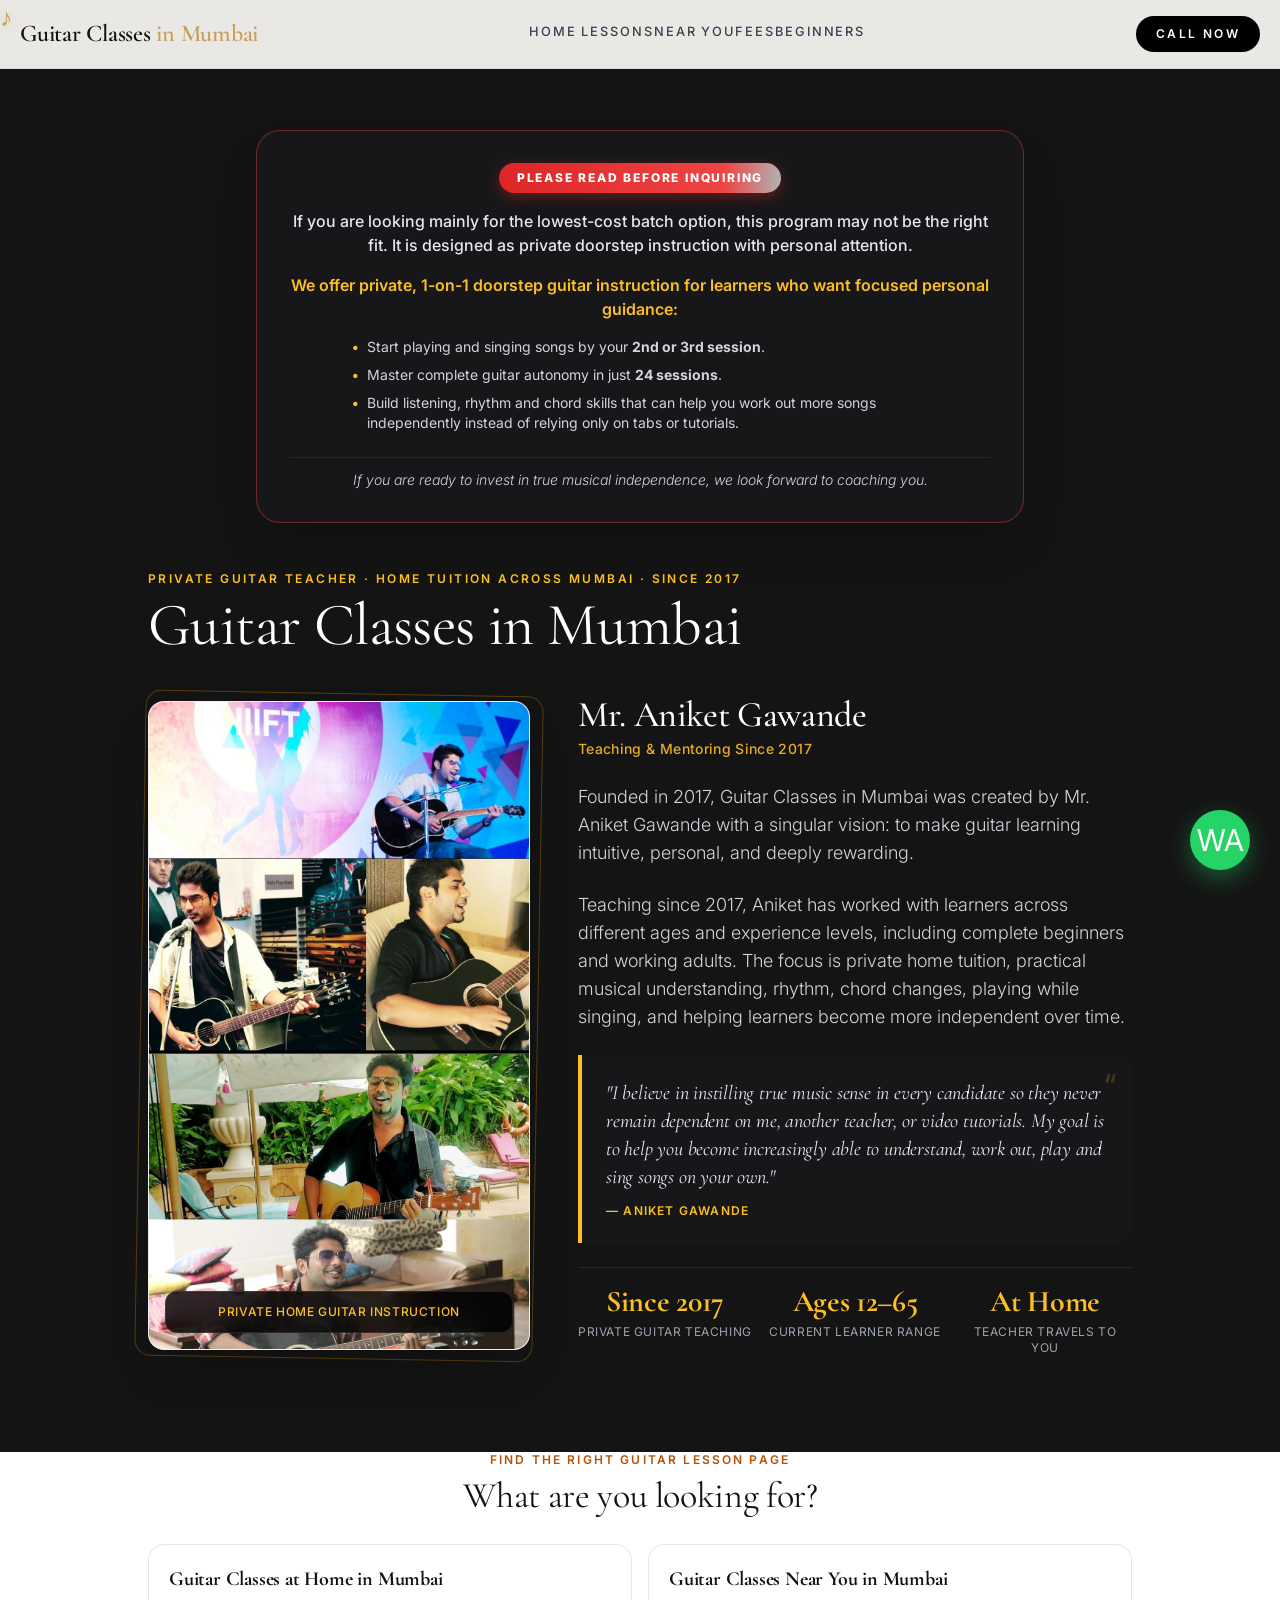
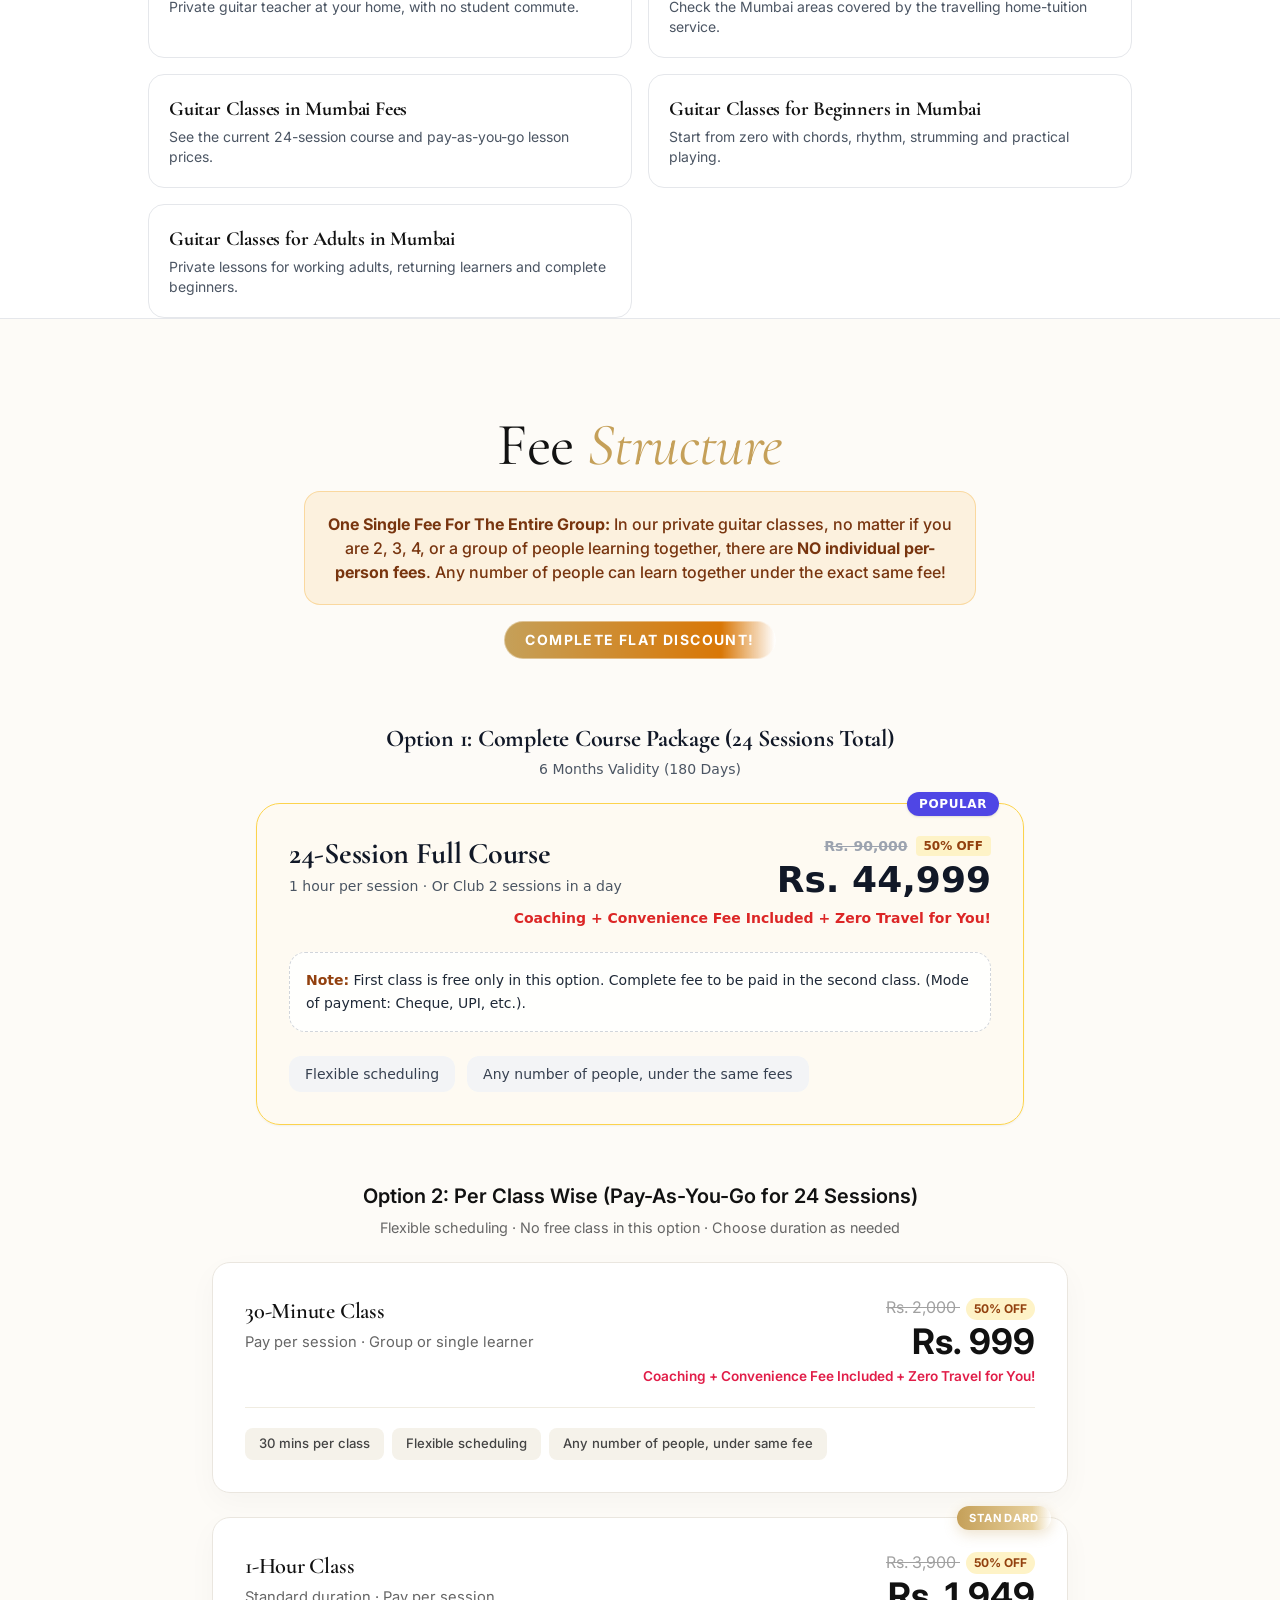
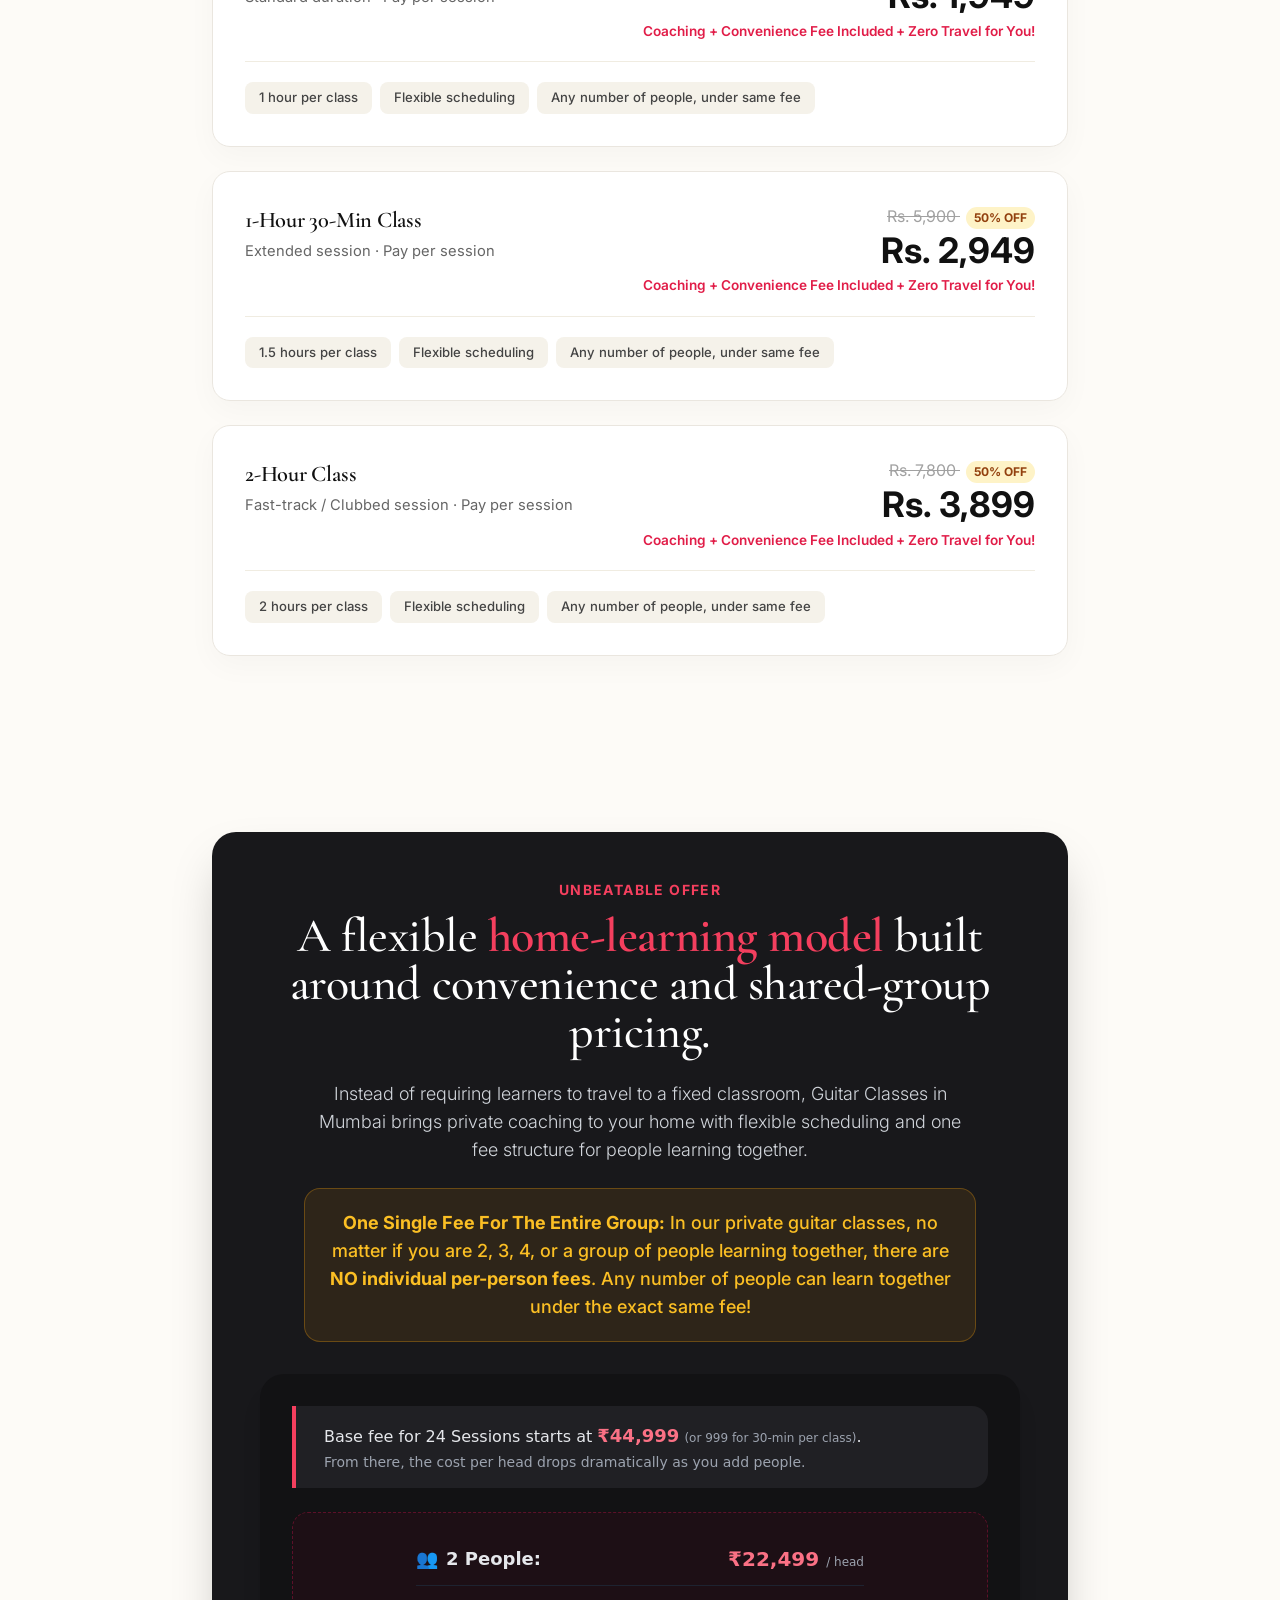
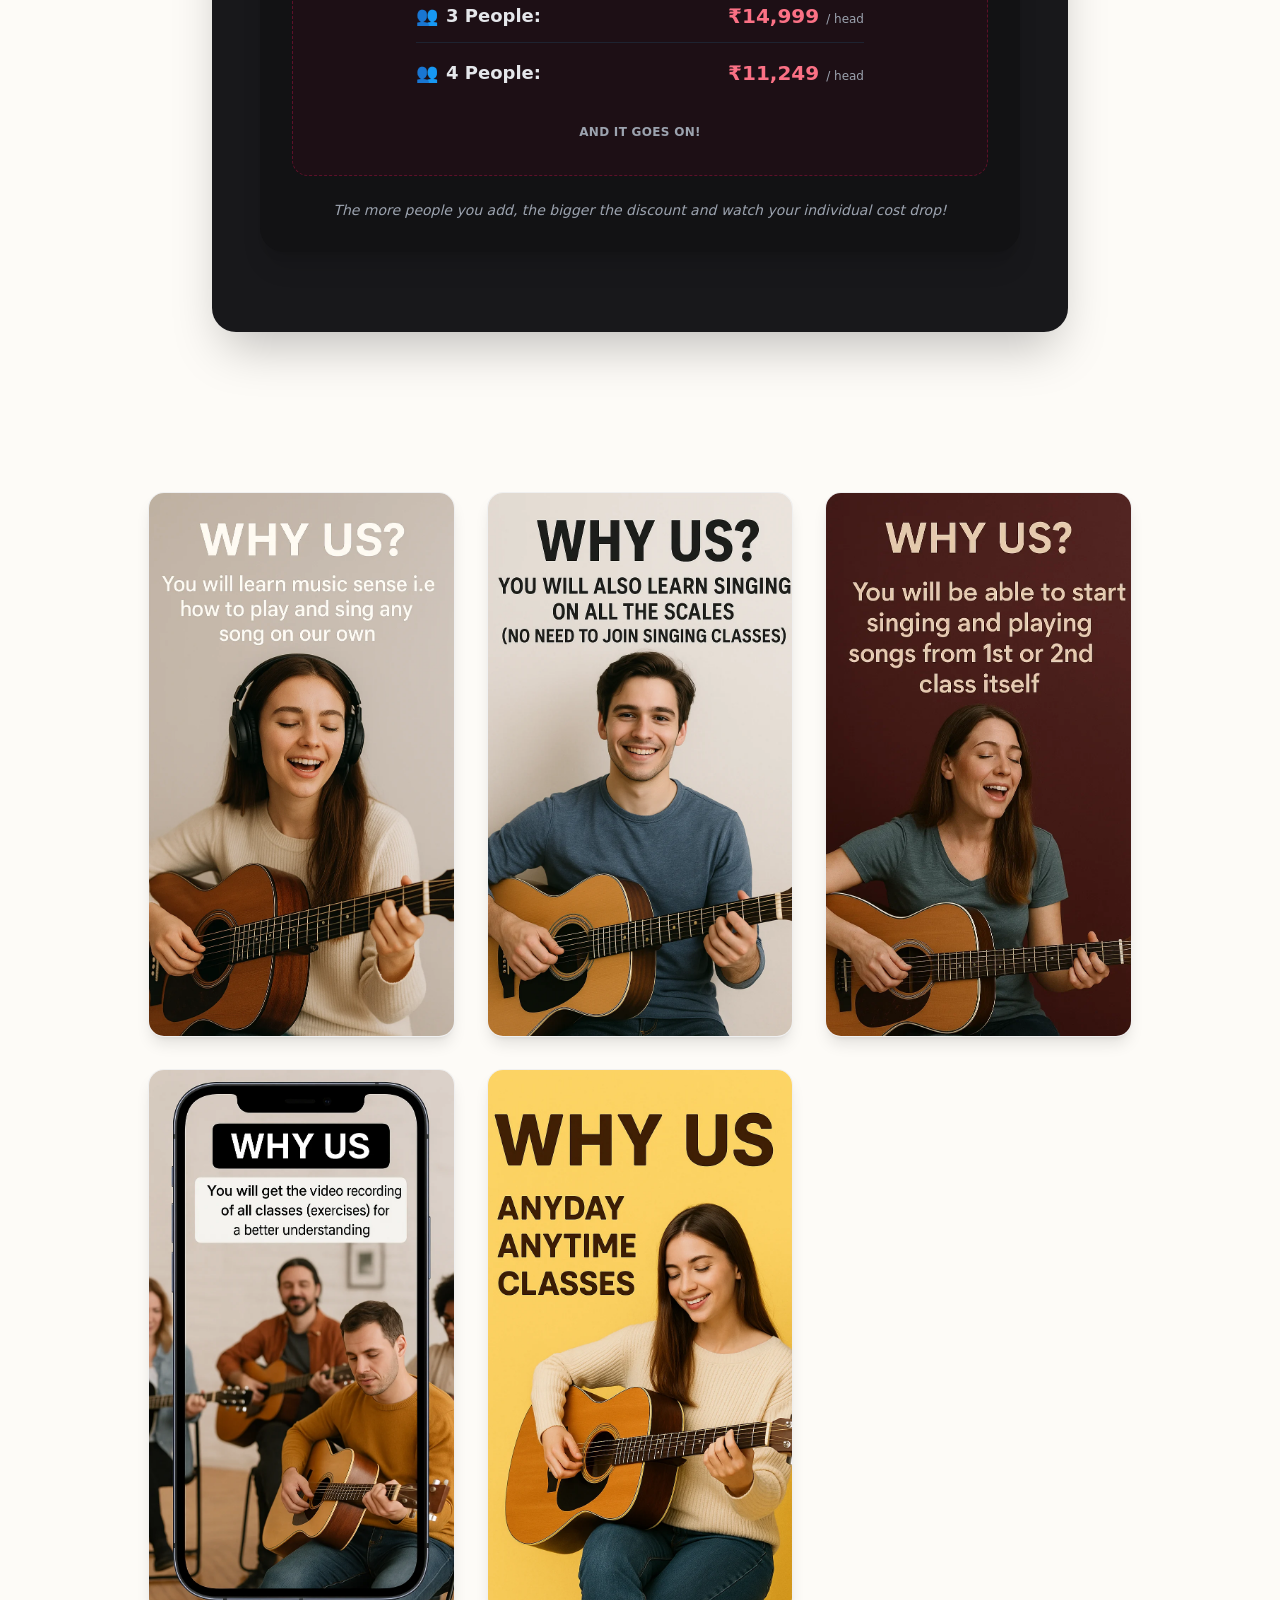
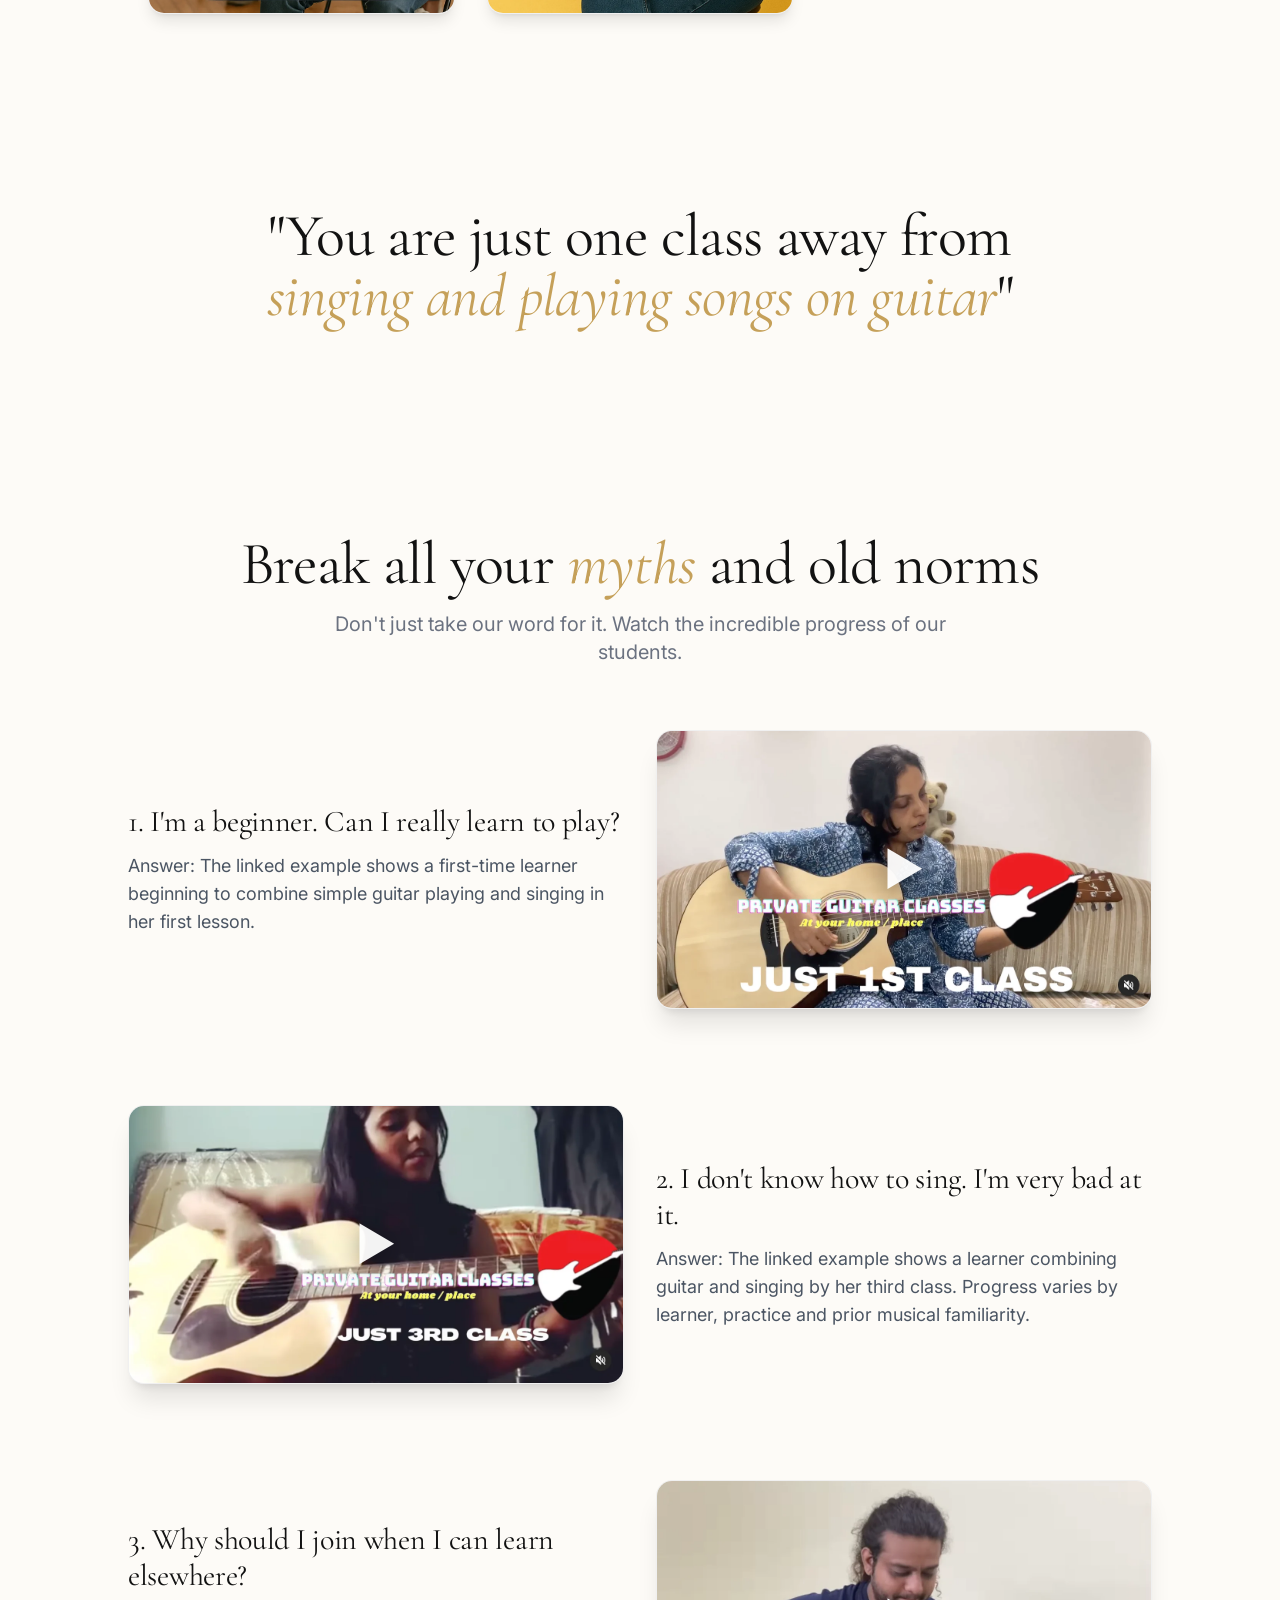
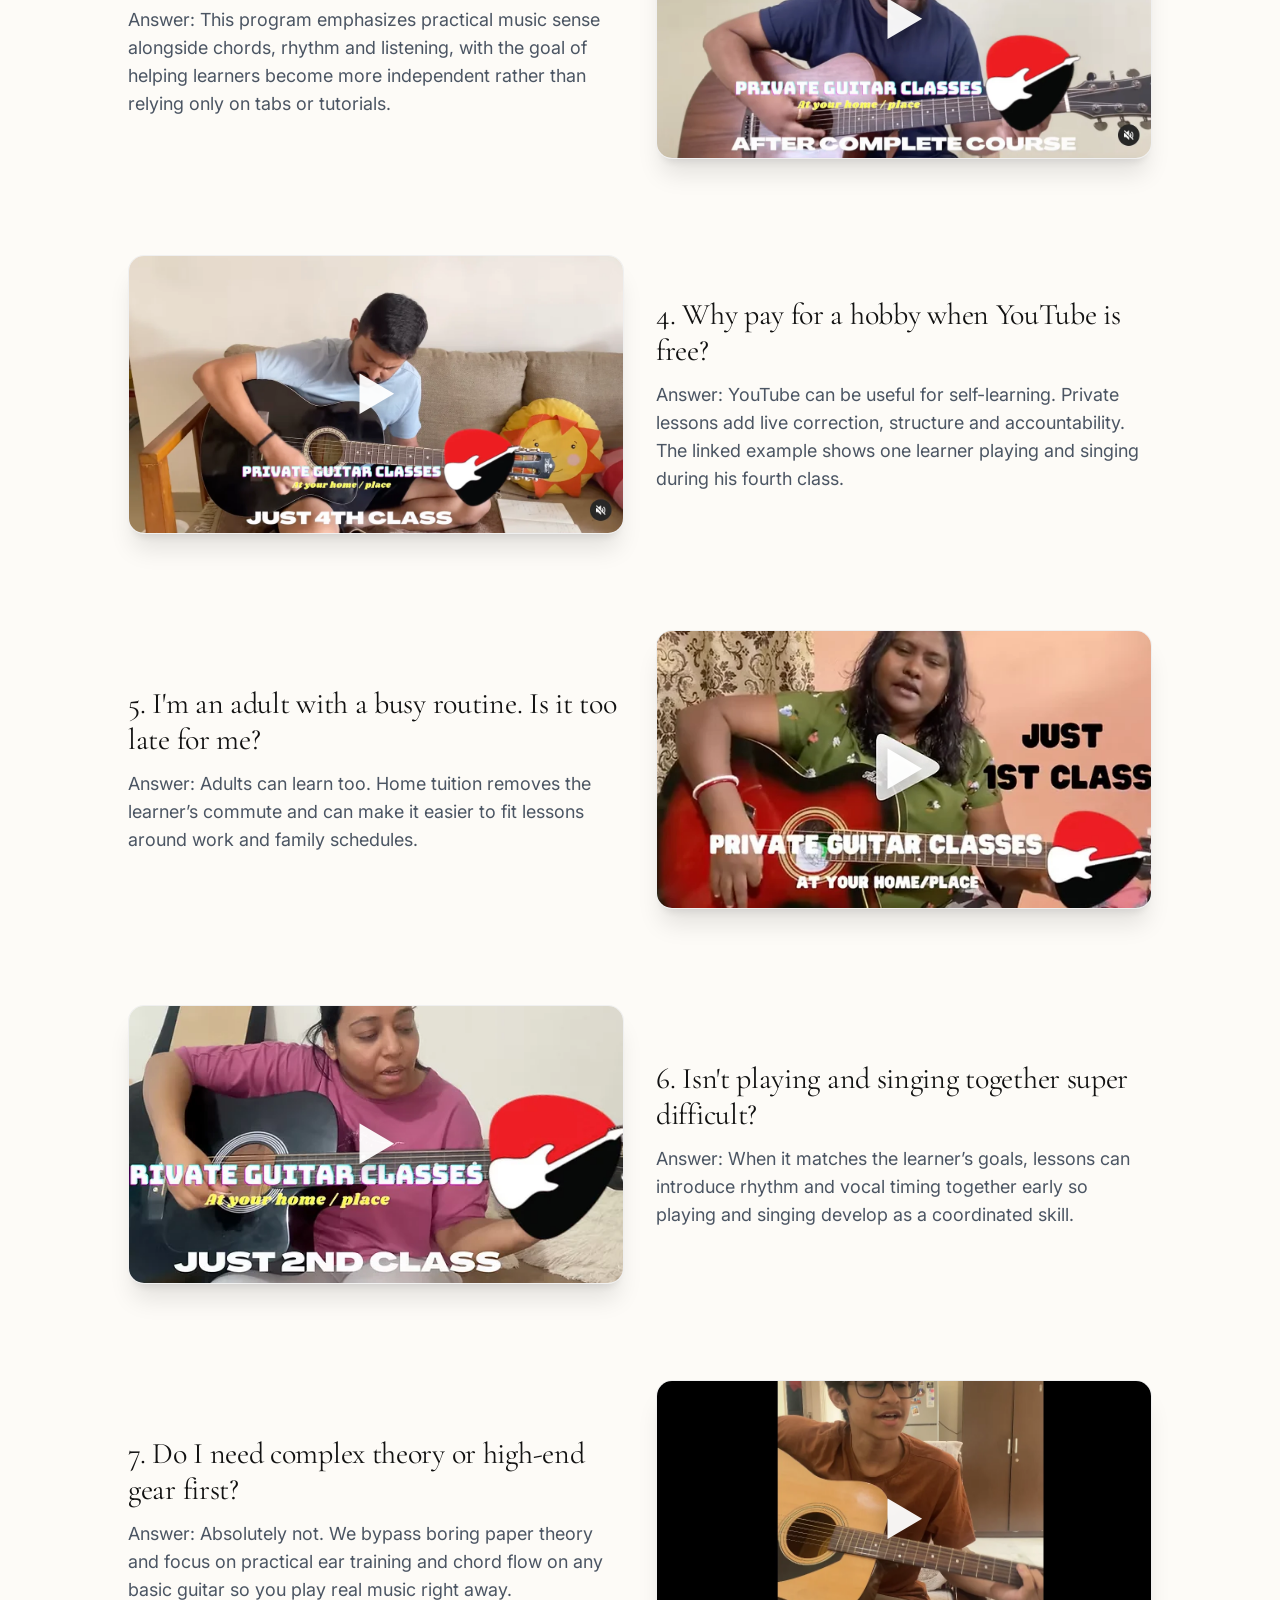
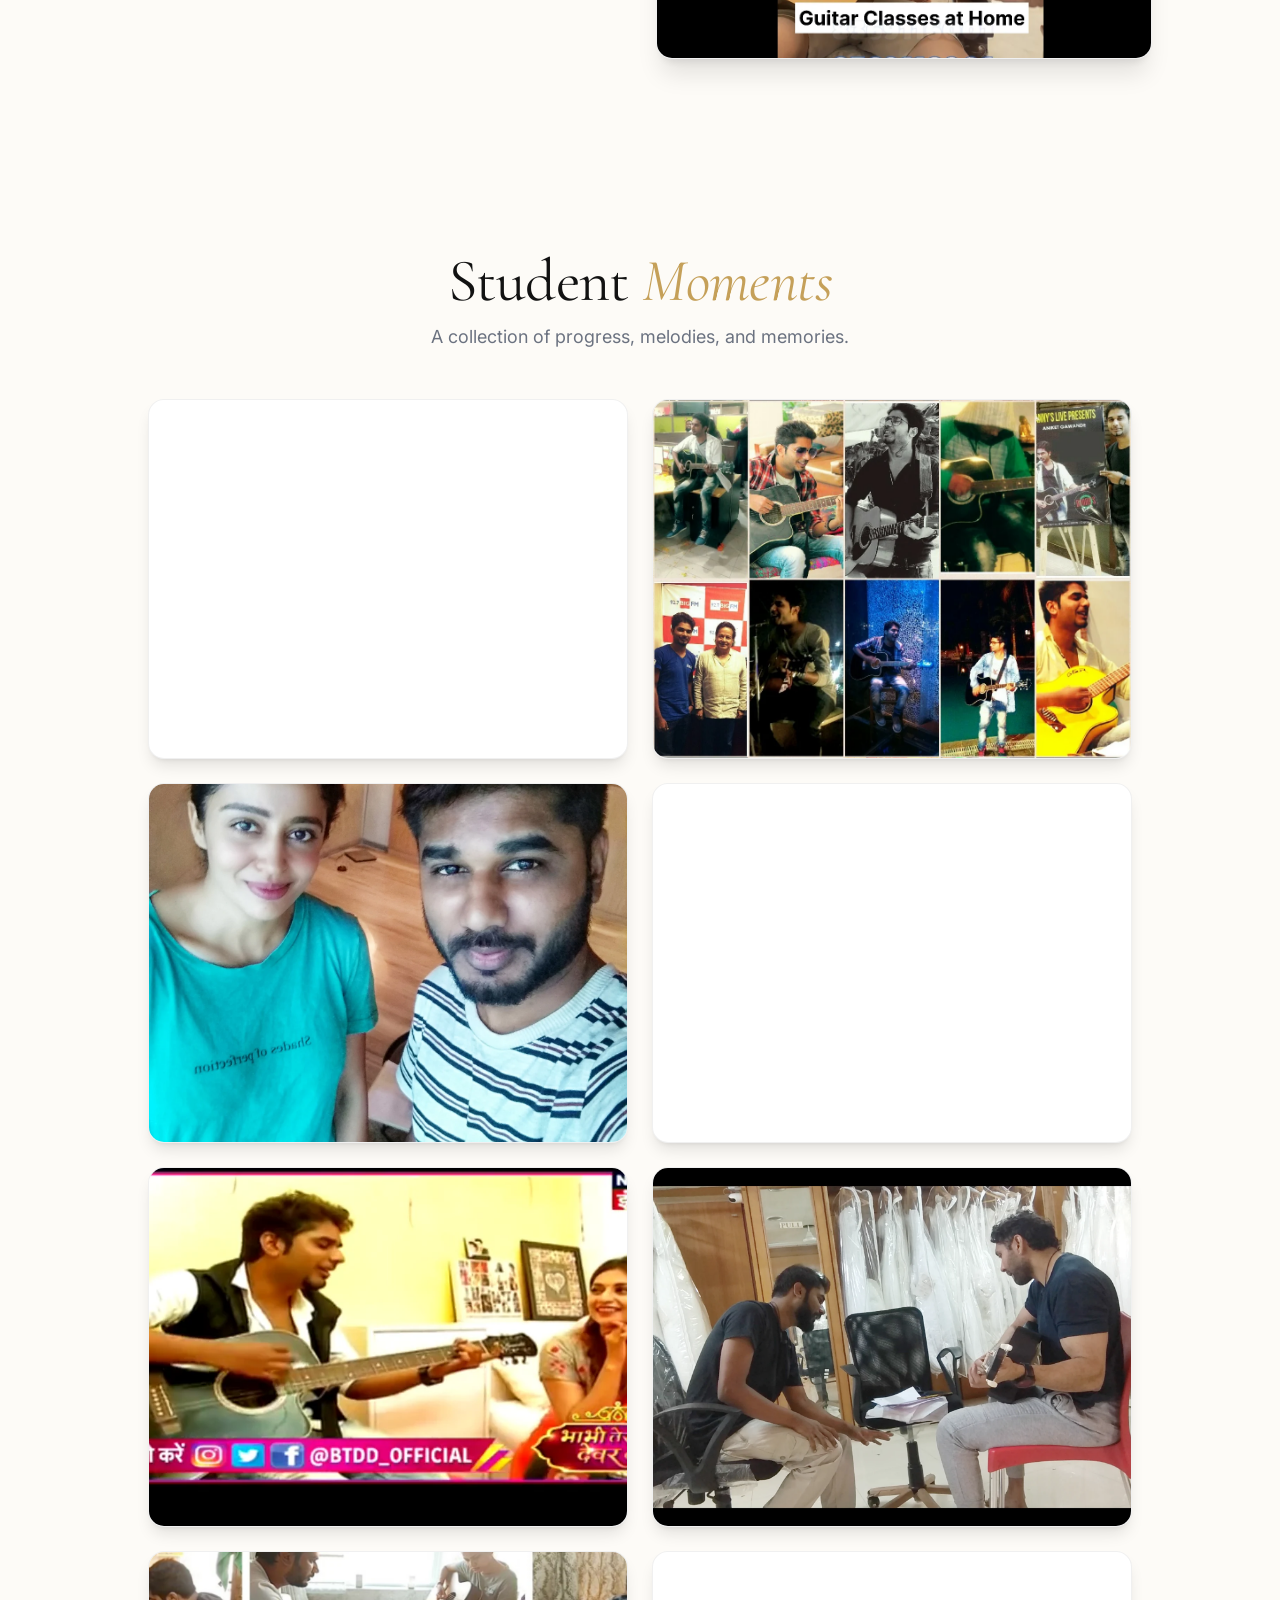
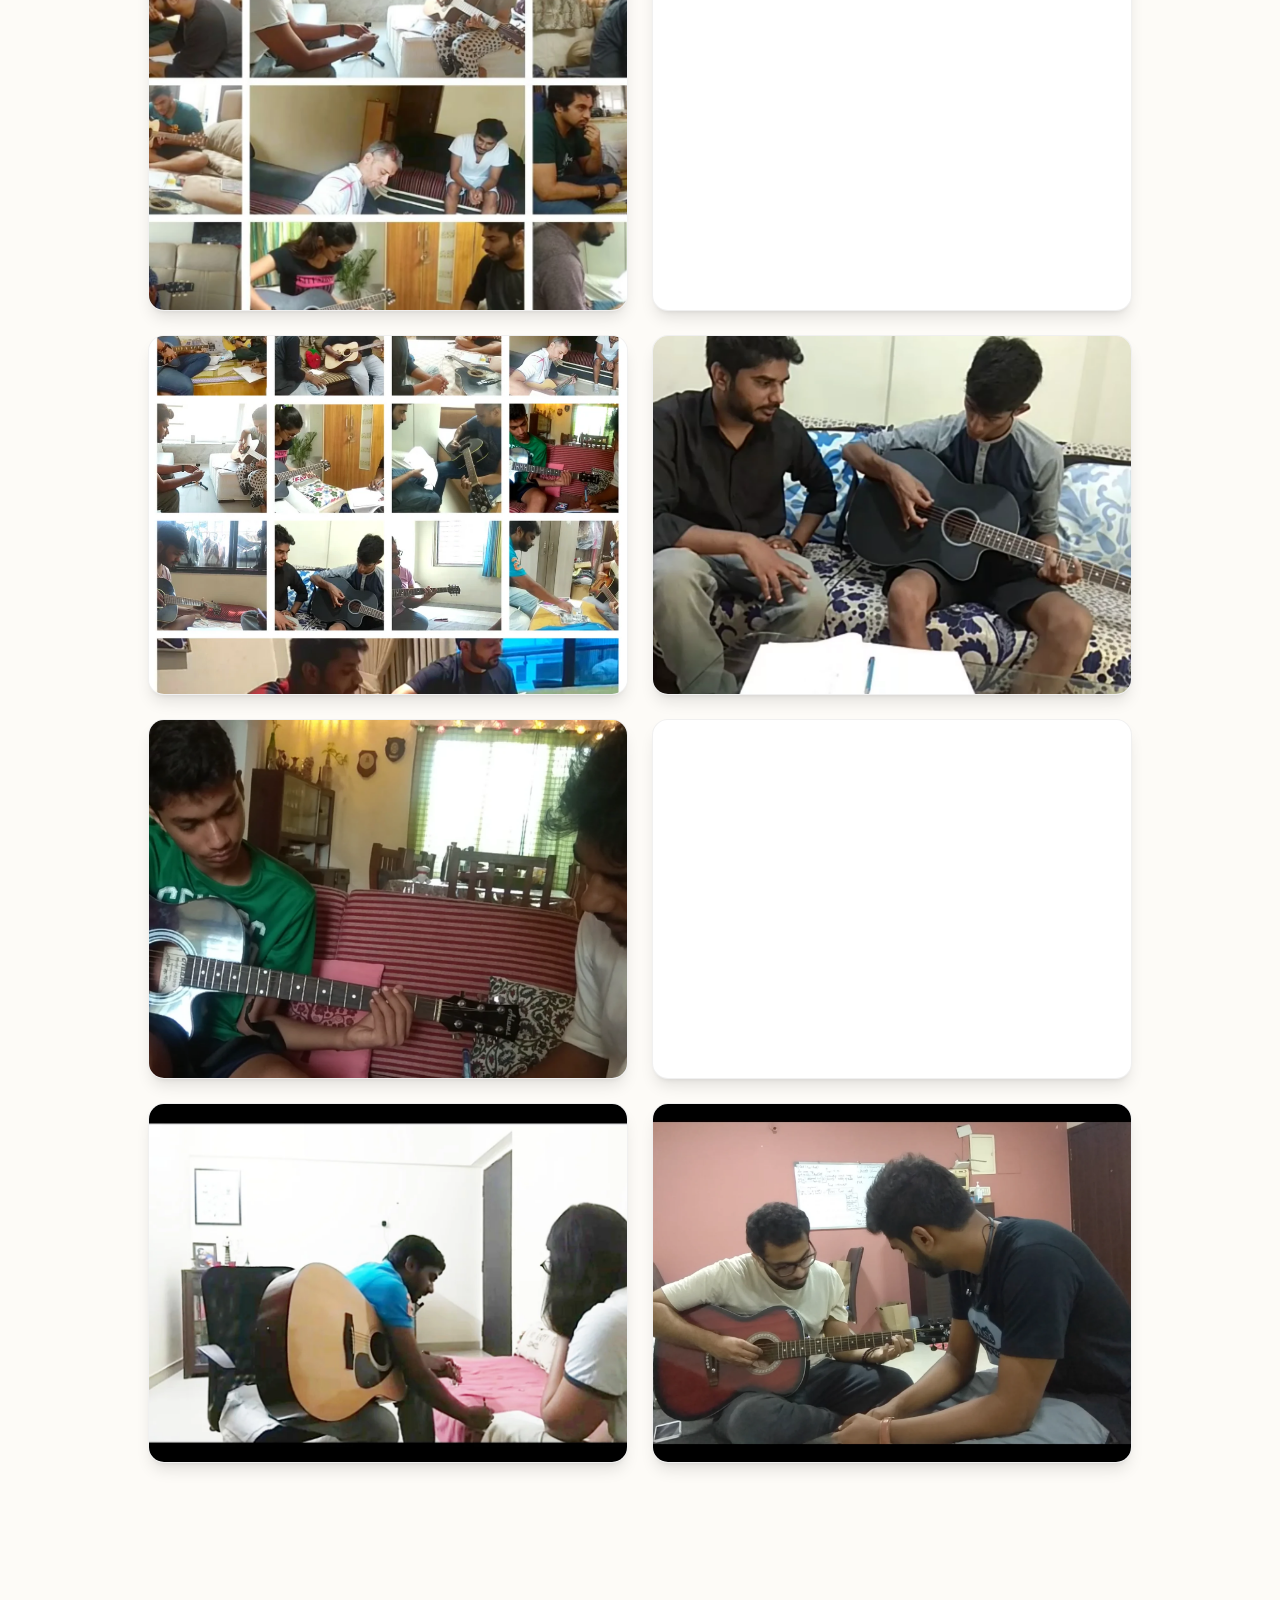
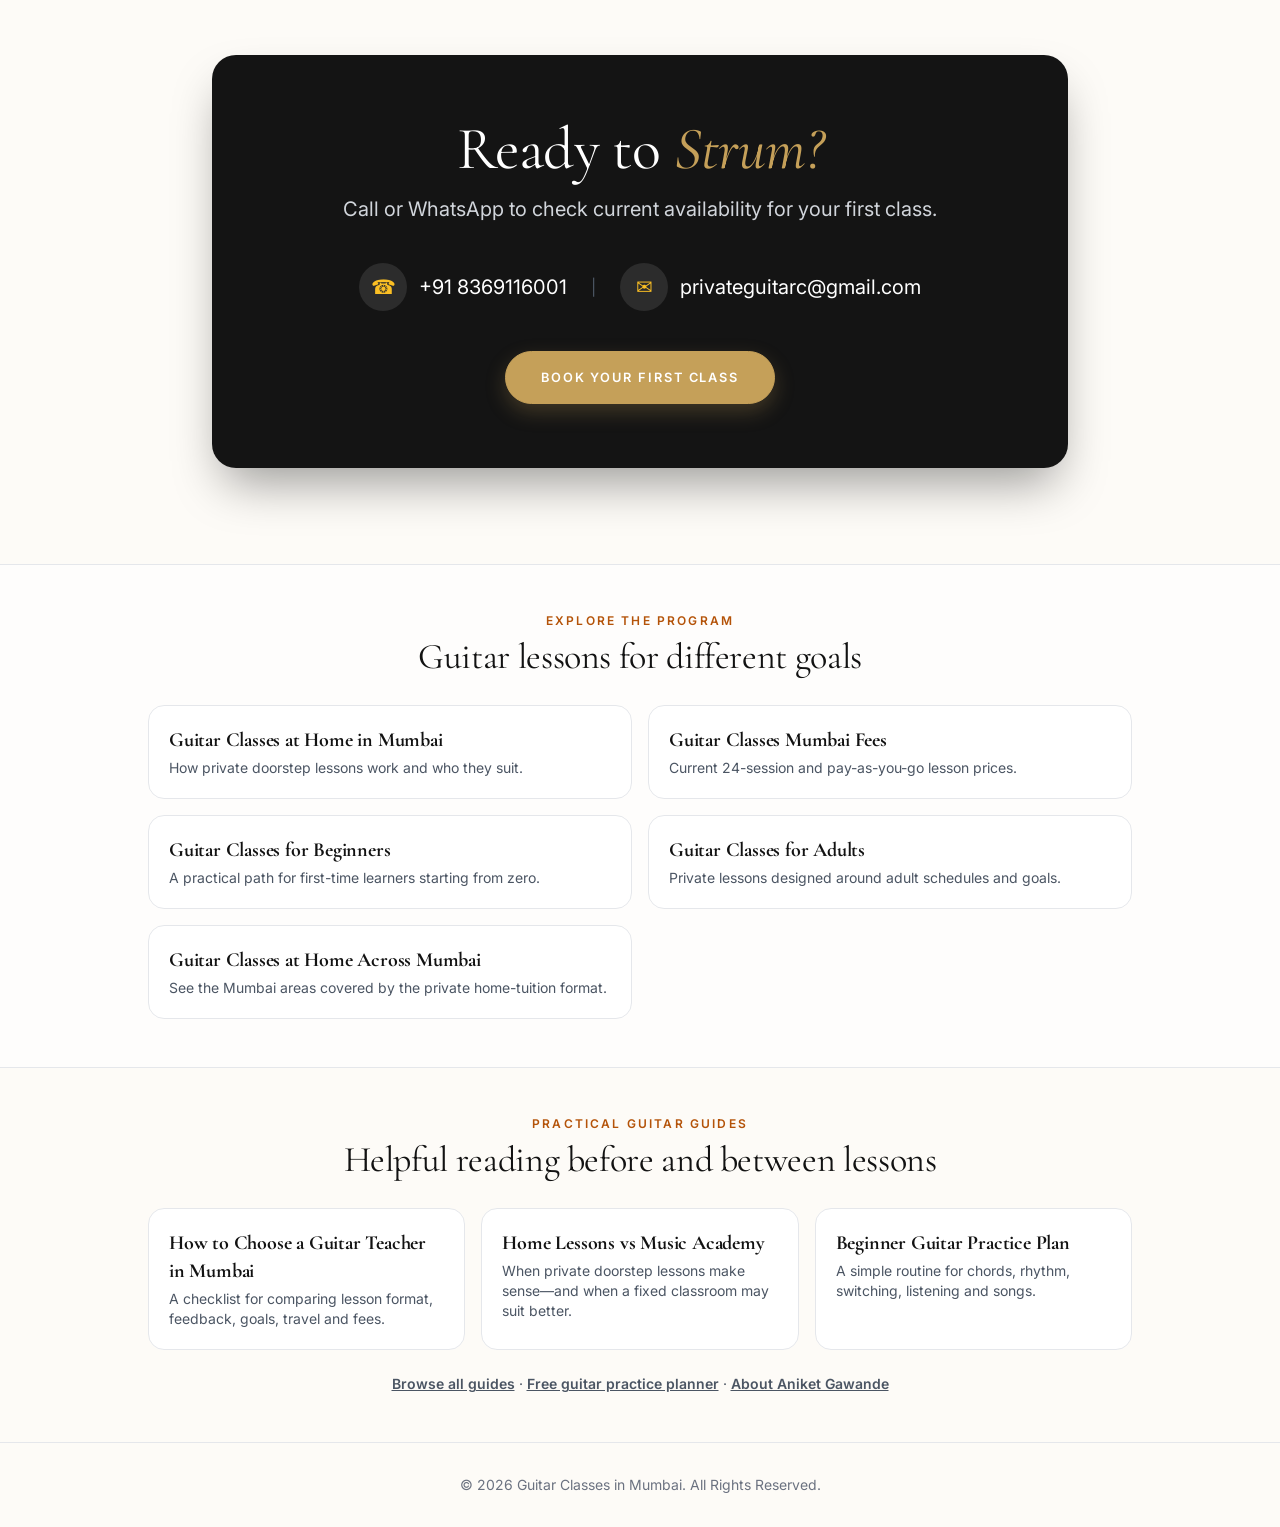
==== index.html @ 64201a8e "SEO: strengthen internal authority to dedicated intent pages" ====
<!DOCTYPE html>
<html lang="en-IN">
<head>
    <meta charset="UTF-8">
    <meta name="viewport" content="width=device-width, initial-scale=1.0">
    
    <!-- Google Search Console Verification Tag -->
    <meta name="google-site-verification" content="YiFyJRCt1GnRHowxXNoNgzXFm8po6mnhCAFvVwfO8pI" />
    <meta name="google-site-verification" content="HcNgmx8LwGrW89bLODOLmGR5g_bjlMl_B7AHooq0gmo" />

    <!-- SEO Meta Tags -->
    <title>Guitar Classes in Mumbai | Private Guitar Teacher Since 2017</title>
    <meta name="description" content="Guitar classes in Mumbai with Aniket Gawande, teaching since 2017. Private 1-on-1 or shared lessons at your home for beginners and adults.">
    <meta name="robots" content="index, follow, max-image-preview:large, max-snippet:-1, max-video-preview:-1">
    <meta name="author" content="Aniket Gawande">
    <link rel="canonical" href="https://guitar-classes-in-mumbai.vercel.app/">
    <link rel="alternate" hreflang="en-IN" href="https://guitar-classes-in-mumbai.vercel.app/">

    <!-- Open Graph / Social Media Preview Tags -->
    <meta property="og:title" content="Guitar Classes in Mumbai | Private Guitar Teacher Since 2017">
    <meta property="og:description" content="Private guitar classes across Mumbai with Aniket Gawande, teaching since 2017. Lessons take place at the learner’s home.">
    <meta property="og:type" content="website">
    <meta property="og:site_name" content="Guitar Classes in Mumbai">
    <meta property="og:url" content="https://guitar-classes-in-mumbai.vercel.app/">
    <meta property="og:image" content="https://guitar-classes-in-mumbai.vercel.app/AG.png">
    <meta property="og:image:alt" content="Aniket Gawande, guitar instructor in Mumbai">
    <meta name="twitter:card" content="summary_large_image">
    <meta name="twitter:title" content="Guitar Classes in Mumbai | Private Guitar Teacher Since 2017">
    <meta name="twitter:description" content="Private guitar classes across Mumbai with Aniket Gawande, teaching since 2017. Lessons take place at the learner’s home.">
    <meta name="twitter:image" content="https://guitar-classes-in-mumbai.vercel.app/AG.png">

    <!-- Structured Data -->
    <script type="application/ld+json">
    {
      "@context": "https://schema.org",
      "@graph": [
        {
          "@type": "EducationalOrganization",
          "@id": "https://guitar-classes-in-mumbai.vercel.app/#organization",
          "name": "Guitar Classes in Mumbai",
          "url": "https://guitar-classes-in-mumbai.vercel.app/",
          "foundingDate": "2017",
          "description": "Private guitar lessons and home tuition across Mumbai.",
          "image": "https://guitar-classes-in-mumbai.vercel.app/AG.png",
          "telephone": "+918369116001",
          "email": "privateguitarc@gmail.com",
          "founder": { "@id": "https://guitar-classes-in-mumbai.vercel.app/#aniket-gawande" },
          "areaServed": { "@type": "City", "name": "Mumbai" },
          "knowsAbout": ["Guitar lessons", "Acoustic guitar", "Electric guitar", "Music theory", "Home tuition"],
          "priceRange": "₹₹",
          "sameAs": [
            "https://www.exportersindia.com/guitar-classes-mumbai-mumbai/"
          ]
        },
        {
          "@type": "Person",
          "@id": "https://guitar-classes-in-mumbai.vercel.app/#aniket-gawande",
          "name": "Aniket Gawande",
          "url": "https://guitar-classes-in-mumbai.vercel.app/about-aniket-gawande-guitar-instructor-mumbai/",
          "jobTitle": "Guitar Instructor",
          "worksFor": { "@id": "https://guitar-classes-in-mumbai.vercel.app/#organization" }
        },
        {
          "@type": "Service",
          "@id": "https://guitar-classes-in-mumbai.vercel.app/#private-guitar-lessons",
          "name": "Private Guitar Classes in Mumbai",
          "serviceType": "Private guitar teacher and home guitar tuition",
          "provider": { "@id": "https://guitar-classes-in-mumbai.vercel.app/#organization" },
          "areaServed": { "@type": "City", "name": "Mumbai" },
          "url": "https://guitar-classes-in-mumbai.vercel.app/"
        }
      ]
    }
    </script>

    <!-- External Assets & Stylesheets -->
    <link rel="stylesheet" href="/tailwind.min.css">
    <link rel="preconnect" href="https://fonts.googleapis.com">
    <link rel="preconnect" href="https://fonts.gstatic.com" crossorigin>
    <link href="https://fonts.googleapis.com/css2?family=Cormorant+Garamond:ital,wght@0,400;0,500;0,600;0,700;1,400;1,600&family=Inter:wght@300;400;500;600;700&display=swap" rel="stylesheet">

    <style>
        :root {
            --bg-cream: #FDFBF7;
            --bg-card: #FFFFFF;
            --text-dark: #121212;
            --text-muted: #555555;
            --accent-gold: #C5A059;
            --accent-gold-light: #E6CF9B;
        }

        html {
            scroll-behavior: smooth;
        }

        @media (max-width: 767px) {
            main section, section[id] { content-visibility: auto; contain-intrinsic-size: 700px; }
        }

        body {
            font-family: 'Inter', sans-serif;
            background-color: var(--bg-cream);
            color: var(--text-dark);
            font-weight: 400;
            overflow-x: hidden;
            position: relative;
        }

        h1, h2, h3, h4, .font-serif {
            font-family: 'Cormorant Garamond', serif !important;
            letter-spacing: -0.01em;
        }

        /* Floating Background Symbols */
        .bg-symbols {
            position: fixed;
            top: 0;
            left: 0;
            width: 100%;
            height: 100%;
            z-index: 0;
            pointer-events: none;
            overflow: hidden;
        }
        .bg-symbol {
            position: absolute;
            color: var(--accent-gold);
            user-select: none;
        }

        @keyframes drift1 { 0% { transform: translate(0, 0) rotate(0deg); } 50% { transform: translate(40px, 30px) rotate(180deg); } 100% { transform: translate(0, 0) rotate(360deg); } }
        @keyframes drift2 { 0% { transform: translate(0, 0) rotate(0deg); } 50% { transform: translate(-30px, 50px) rotate(-180deg); } 100% { transform: translate(0, 0) rotate(-360deg); } }
        @keyframes drift3 { 0% { transform: translate(0, 0) rotate(0deg); } 50% { transform: translate(25px, -40px) rotate(90deg); } 100% { transform: translate(0, 0) rotate(180deg); } }
        @keyframes drift4 { 0% { transform: translate(0, 0) rotate(0deg); } 50% { transform: translate(-45px, -20px) rotate(-90deg); } 100% { transform: translate(0, 0) rotate(-180deg); } }

        .cursor-note {
            position: fixed;
            pointer-events: none;
            z-index: 9999;
            font-size: 24px;
            color: var(--accent-gold);
            text-shadow: 0 0 10px rgba(197, 160, 89, 0.5);
            transition: transform 0.1s ease-out;
            user-select: none;
        }

        .nav-glass {
            background: rgba(253, 251, 247, 0.92);
            backdrop-filter: blur(16px);
            -webkit-backdrop-filter: blur(16px);
            border-bottom: 1px solid rgba(0,0,0,0.06);
        }

        .nav-link {
            position: relative;
            padding-bottom: 4px;
            color: #374151;
            transition: color 0.3s ease;
            font-size: 0.8rem;
            letter-spacing: 0.15em;
        }
        .nav-link::after {
            content: '';
            position: absolute;
            width: 0;
            height: 1.5px;
            bottom: 0;
            left: 0;
            background-color: var(--accent-gold);
            transition: width 0.3s ease;
        }
        .nav-link:hover {
            color: var(--accent-gold);
        }
        .nav-link:hover::after {
            width: 100%;
        }

        .btn-gold {
            background-color: var(--accent-gold);
            color: #ffffff;
            font-size: 0.8rem;
            font-weight: 600;
            letter-spacing: 0.15em;
            text-transform: uppercase;
            padding: 1rem 2.2rem;
            border-radius: 9999px;
            transition: all 0.3s cubic-bezier(0.4, 0, 0.2, 1);
            border: 1px solid var(--accent-gold);
            display: inline-block;
            box-shadow: 0 8px 20px rgba(197, 160, 89, 0.25);
        }
        .btn-gold:hover {
            background-color: transparent;
            color: var(--accent-gold);
            box-shadow: 0 12px 28px rgba(197, 160, 89, 0.35);
        }

        /* Responsive Uniform Media Cards */
        .media-card {
            overflow: hidden;
            position: relative;
            background: #ffffff;
            border: 1px solid rgba(0,0,0,0.06);
        }
        .media-card img, .media-card video {
            width: 100%;
            height: 100%;
            object-fit: cover;
            transition: transform 0.7s cubic-bezier(0.22, 1, 0.36, 1);
        }
        .media-card:hover img, .media-card:hover video {
            transform: scale(1.03);
        }

        .play-icon {
            position: absolute;
            top: 50%;
            left: 50%;
            transform: translate(-50%, -50%);
            font-size: 2.8rem;
            color: rgba(255,255,255,0.95);
            filter: drop-shadow(0 4px 12px rgba(0,0,0,0.4));
            transition: all 0.3s ease;
            pointer-events: none;
        }
        .media-card:hover .play-icon {
            transform: translate(-50%, -50%) scale(1.1);
            color: var(--accent-gold);
        }

        /* Pricing Block */
        .plan-block { padding-top: 24px; margin-top: 24px; }
        .section-label { font-size: 1.25rem; font-weight: 600; color: #111; text-align: center; margin-bottom: 6px; }
        .validity-note { text-align: center; font-size: 0.9rem; color: #666; margin-bottom: 24px; }
        
        .big-plan-card { 
            background: #ffffff; 
            border: 1px solid #EAE6DF; 
            border-radius: 18px; 
            padding: 24px; 
            position: relative; 
            box-shadow: 0 10px 30px rgba(0,0,0,0.03); 
            transition: all 0.3s ease; 
        }
        @media (min-width: 640px) {
            .big-plan-card { padding: 32px; }
        }
        .big-plan-card:hover { 
            transform: translateY(-3px); 
            box-shadow: 0 20px 45px rgba(0,0,0,0.07); 
            border-color: var(--accent-gold); 
        }

        .bpc-top { display: flex; flex-direction: column; gap: 16px; }
        @media (min-width: 640px) {
            .bpc-top { flex-direction: row; justify-content: space-between; align-items: flex-start; }
        }
        .bpc-name { font-size: 1.4rem; font-weight: 600; color: #111; margin-bottom: 4px; }
        .bpc-classes { font-size: 0.92rem; color: #666; line-height: 1.5; }
        .bpc-right { text-align: left; }
        @media (min-width: 640px) {
            .bpc-right { text-align: right; }
        }
        .bpc-original { font-size: 1rem; color: #a1a1a1; text-decoration: line-through; margin-bottom: 2px; }
        .bpc-discount-badge { display: inline-block; background: #fef3c7; color: #92400e; font-size: 0.75rem; font-weight: 700; padding: 2px 8px; border-radius: 20px; margin-left: 6px; vertical-align: middle; }
        .bpc-price { font-size: 2.2rem; font-weight: 700; color: #111; line-height: 1.1; }
        .bpc-convenience-note { font-size: 0.85rem; color: #E11D48; font-weight: 600; margin-top: 6px; }
        .bpc-divider { border: none; border-top: 1px solid #f0ECE1; margin: 20px 0; }
        .bpc-bottom { display: flex; flex-wrap: wrap; gap: 8px; align-items: center; }
        .bpc-tag { font-size: 0.82rem; color: #444; background: #F5F2EA; border-radius: 8px; padding: 6px 14px; font-weight: 500; }

        @keyframes shine { 0% { background-position: -200% center; } 100% { background-position: 200% center; } }
        
        @keyframes pulse-glow {
            0%, 100% { 
                transform: scale(1); 
                box-shadow: 0 4px 14px rgba(197, 160, 89, 0.35); 
            }
            50% { 
                transform: scale(1.05); 
                box-shadow: 0 8px 22px rgba(197, 160, 89, 0.65); 
            }
        }

        .flat-discount-badge {
            display: inline-block;
            color: #ffffff;
            font-weight: 700;
            text-transform: uppercase;
            letter-spacing: 0.1em;
            padding: 8px 20px;
            border-radius: 9999px;
            background: linear-gradient(90deg, #C5A059 0%, #D97706 40%, #ffffffaa 50%, #D97706 60%, #C5A059 100%);
            background-size: 200% auto;
            animation: shine 2.5s linear infinite, pulse-glow 2s ease-in-out infinite;
            border: 1px solid rgba(255, 255, 255, 0.4);
        }

        .disclaimer-badge { 
            display: inline-block; 
            font-size: 0.75rem; 
            font-weight: 800; 
            letter-spacing: 0.15em; 
            padding: 6px 18px; 
            border-radius: 20px; 
            text-transform: uppercase; 
            color: #fff; 
            background: linear-gradient(90deg, #DC2626 0%, #EF4444 40%, #ffffffaa 50%, #EF4444 60%, #DC2626 100%); 
            background-size: 200% auto; 
            animation: shine 3s linear infinite; 
            box-shadow: 0 4px 14px rgba(220, 38, 38, 0.4);
        }

        .popular-badge { 
            position: absolute; 
            top: -12px; 
            right: 16px; 
            font-size: 0.7rem; 
            font-weight: 700; 
            letter-spacing: 0.1em; 
            padding: 4px 12px; 
            border-radius: 20px; 
            text-transform: uppercase; 
            color: #fff; 
            background: linear-gradient(90deg, #534AB7 0%, #8172F8 40%, #ffffffaa 50%, #8172F8 60%, #534AB7 100%); 
            background-size: 200% auto; 
            animation: shine 3s linear infinite; 
            box-shadow: 0 4px 12px rgba(83, 74, 183, 0.3);
        }
        .standard-badge { 
            position: absolute; 
            top: -12px; 
            right: 16px; 
            font-size: 0.7rem; 
            font-weight: 700; 
            letter-spacing: 0.1em; 
            padding: 4px 12px; 
            border-radius: 20px; 
            text-transform: uppercase; 
            color: #fff; 
            background: linear-gradient(90deg, #C5A059 0%, #E6CF9B 40%, #ffffffaa 50%, #E6CF9B 60%, #C5A059 100%); 
            background-size: 200% auto; 
            animation: shine 3s linear infinite; 
            box-shadow: 0 4px 14px rgba(197, 160, 89, 0.3);
        }

        .wa-float { 
            position: fixed; 
            bottom: 24px; 
            right: 20px; 
            background-color: #25D366; 
            color: white; 
            width: 52px; 
            height: 52px; 
            border-radius: 50%; 
            display: flex; 
            align-items: center; 
            justify-content: center; 
            font-size: 26px; 
            z-index: 999; 
            box-shadow: 0 8px 24px rgba(37, 211, 102, 0.4); 
            transition: transform 0.3s ease; 
        }
        @media (min-width: 768px) {
            .wa-float { width: 60px; height: 60px; font-size: 30px; bottom: 30px; right: 30px; }
        }
        .wa-float:hover { transform: scale(1.1); }
        
        section { scroll-margin-top: 80px; }
        .first-section { padding-top: 100px; }
        @media (min-width: 768px) {
            .first-section { padding-top: 130px; }
        }
        
        .cta-block { 
            background: #141414; 
            color: #FDFBF7; 
            border-radius: 24px; 
            box-shadow: 0 25px 50px -12px rgba(0,0,0,0.4); 
        }

        /* Mobile Drawer Menu */
        #mobile-menu {
            transition: all 0.3s ease-in-out;
            opacity: 0;
            pointer-events: none;
            transform: translateY(-10px);
        }
        #mobile-menu.active {
            opacity: 1;
            pointer-events: auto;
            transform: translateY(0);
        }
    </style>
</head>
<body>

    <div id="bg-symbols" class="bg-symbols"></div>
    <div id="cursor" class="cursor-note">♪</div>

    <a href="https://wa.me/918369116001" target="_blank" class="wa-float" aria-label="Chat on WhatsApp">
        <span aria-hidden="true">WA</span>
    </a>

    <!-- Header Navigation -->
    <nav class="fixed top-0 w-full z-50 nav-glass">
        <div class="container mx-auto px-5 py-4 flex justify-between items-center">
            <a href="#founder" class="text-xl md:text-2xl font-serif font-semibold text-dark tracking-wide">
                Guitar Classes <span style="color: var(--accent-gold);">in Mumbai</span>
            </a>
            
            <!-- Desktop Nav Links -->
            <div class="hidden md:flex items-center space-x-6 font-medium">
                <a href="/home-guitar-classes-mumbai/" class="nav-link">HOME LESSONS</a>
                <a href="/areas-we-serve-mumbai/" class="nav-link">NEAR YOU</a>
                <a href="/guitar-classes-mumbai-fees/" class="nav-link">FEES</a>
                <a href="/guitar-classes-for-beginners-mumbai/" class="nav-link">BEGINNERS</a>
            </div>

            <div class="hidden md:flex items-center">
                <a href="tel:+918369116001" class="text-xs uppercase tracking-[0.2em] font-semibold text-white bg-black px-5 py-2.5 rounded-full hover:bg-gray-800 transition-all">
                    Call Now
                </a>
            </div>

            <!-- Mobile Hamburger Button -->
            <button id="menu-btn" class="md:hidden text-2xl text-dark focus:outline-none p-1" aria-label="Toggle Menu">
                <span aria-hidden="true">☰</span>
            </button>
        </div>

        <!-- Mobile Menu Overlay -->
        <div id="mobile-menu" class="md:hidden absolute top-full left-0 w-full bg-white/95 backdrop-blur-md border-b border-gray-200 py-6 px-6 shadow-xl">
            <div class="flex flex-col space-y-4 text-center font-medium tracking-widest text-sm">
                <a href="/home-guitar-classes-mumbai/" class="py-2 hover:text-amber-600 mobile-nav-item">HOME LESSONS</a>
                <a href="/areas-we-serve-mumbai/" class="py-2 hover:text-amber-600 mobile-nav-item">GUITAR CLASSES NEAR YOU</a>
                <a href="/guitar-classes-mumbai-fees/" class="py-2 hover:text-amber-600 mobile-nav-item">FEES</a>
                <a href="/guitar-classes-for-beginners-mumbai/" class="py-2 hover:text-amber-600 mobile-nav-item">BEGINNERS</a>
                <a href="/guitar-classes-for-adults-mumbai/" class="py-2 hover:text-amber-600 mobile-nav-item">ADULTS</a>
                <a href="tel:+918369116001" class="btn-gold text-center py-3 mt-2">Call Now</a>
            </div>
        </div>
    </nav>

    <div class="content-layer relative z-10">
        
        <!-- 1. FOUNDER & TEACHER SECTION (HERO TOP SECTION) -->
        <section id="founder" class="first-section pb-16 md:pb-24 bg-[#141414] text-white relative overflow-hidden">
            <div class="container mx-auto px-5 max-w-5xl relative z-10">
                
                <!-- TOP DISCLAIMER BANNER -->
                <div class="mb-12 text-center" data-aos="fade-down">
                    <div class="bg-zinc-900/90 border border-red-500/40 p-6 md:p-8 rounded-3xl shadow-2xl max-w-3xl mx-auto">
                        <div class="mb-4">
                            <span class="disclaimer-badge">PLEASE READ BEFORE INQUIRING</span>
                        </div>
                        <p class="text-gray-200 text-sm md:text-base mb-4 font-medium leading-relaxed">
                            If you are looking mainly for the lowest-cost batch option, this program may not be the right fit. It is designed as private doorstep instruction with personal attention.
                        </p>
                        <p class="text-amber-400 text-sm md:text-base font-semibold mb-4">
                            We offer private, 1-on-1 doorstep guitar instruction for learners who want focused personal guidance:
                        </p>
                        <ul class="text-gray-300 text-xs md:text-sm text-left max-w-xl mx-auto space-y-2 mb-6 font-normal">
                            <li class="flex items-start gap-2">
                                <span class="text-amber-400 font-bold">•</span>
                                <span>Start playing and singing songs by your <strong>2nd or 3rd session</strong>.</span>
                            </li>
                            <li class="flex items-start gap-2">
                                <span class="text-amber-400 font-bold">•</span>
                                <span>Master complete guitar autonomy in just <strong>24 sessions</strong>.</span>
                            </li>
                            <li class="flex items-start gap-2">
                                <span class="text-amber-400 font-bold">•</span>
                                <span>Build listening, rhythm and chord skills that can help you work out more songs independently instead of relying only on tabs or tutorials.</span>
                            </li>
                        </ul>
                        <p class="text-gray-300 text-xs md:text-sm italic font-light border-t border-zinc-800 pt-3">
                            If you are ready to invest in true musical independence, we look forward to coaching you.
                        </p>
                    </div>
                </div>

                <div class="text-center md:text-left mb-10">
                    <p class="text-amber-400 uppercase tracking-[0.2em] text-xs font-semibold mb-2">Private Guitar Teacher · Home Tuition Across Mumbai · Since 2017</p>
                    <h1 class="text-4xl md:text-6xl font-serif text-white">Guitar Classes in Mumbai</h1>
                </div>

                <div class="grid grid-cols-1 md:grid-cols-12 gap-8 md:gap-12 items-center">
                    
                    <!-- Photo Container with Exact 1033x1757 Aspect Ratio -->
                    <div class="md:col-span-5" data-aos="fade-right">
                        <div class="relative mx-auto max-w-xs sm:max-w-sm md:max-w-none">
                            <div class="absolute -inset-2 rounded-2xl border border-amber-500/30 transform rotate-1 pointer-events-none"></div>
                            
                            <div class="media-card aspect-[1033/1757] rounded-2xl overflow-hidden bg-zinc-800 relative shadow-2xl">
                                <img src="AG.webp" width="1033" height="1757" alt="Aniket Gawande, private guitar instructor in Mumbai" fetchpriority="high" decoding="async" class="w-full h-full object-cover">
                                
                                <div class="absolute bottom-4 left-4 right-4 bg-black/80 backdrop-blur-md p-3 rounded-xl border border-white/10 text-center">
                                    <p class="text-xs text-amber-400 font-medium uppercase tracking-wider">Private Home Guitar Instruction</p>
                                </div>
                            </div>
                        </div>
                    </div>

                    <!-- Biography & Quote -->
                    <div class="md:col-span-7 space-y-6" data-aos="fade-left">
                        <div>
                            <h2 class="text-3xl md:text-4xl font-serif font-medium text-white mb-1">Mr. Aniket Gawande</h2>
                            <p class="text-amber-400/90 text-sm tracking-wide font-medium">Teaching & Mentoring Since 2017</p>
                        </div>

                        <p class="text-gray-300 text-base md:text-lg leading-relaxed font-light">
                            Founded in 2017, Guitar Classes in Mumbai was created by Mr. Aniket Gawande with a singular vision: to make guitar learning intuitive, personal, and deeply rewarding. 
                        </p>

                        <p class="text-gray-300 text-base md:text-lg leading-relaxed font-light">
                            Teaching since 2017, Aniket has worked with learners across different ages and experience levels, including complete beginners and working adults. The focus is private home tuition, practical musical understanding, rhythm, chord changes, playing while singing, and helping learners become more independent over time.
                        </p>

                        <!-- High-End Quote Box -->
                        <div class="relative bg-zinc-900/90 border-l-4 border-amber-400 p-5 md:p-6 rounded-r-2xl my-6">
                            <span aria-hidden="true" class="text-amber-400/20 text-4xl absolute top-3 right-4">“</span>
                            <p class="font-serif italic text-lg md:text-xl text-gray-200 leading-snug mb-3 relative z-10">
                                "I believe in instilling true music sense in every candidate so they never remain dependent on me, another teacher, or video tutorials. My goal is to help you become increasingly able to understand, work out, play and sing songs on your own."
                            </p>
                            <p class="text-xs uppercase tracking-widest text-amber-400 font-semibold">— Aniket Gawande</p>
                        </div>

                        <!-- Stats Grid -->
                        <div class="grid grid-cols-3 gap-4 pt-4 border-t border-zinc-800 text-center">
                            <div>
                                <p class="text-2xl md:text-3xl font-serif font-bold text-amber-400">Since 2017</p>
                                <p class="text-xs text-gray-400 mt-1 uppercase tracking-wider">Private Guitar Teaching</p>
                            </div>
                            <div>
                                <p class="text-2xl md:text-3xl font-serif font-bold text-amber-400">Ages 12–65</p>
                                <p class="text-xs text-gray-400 mt-1 uppercase tracking-wider">Current Learner Range</p>
                            </div>
                            <div>
                                <p class="text-2xl md:text-3xl font-serif font-bold text-amber-400">At Home</p>
                                <p class="text-xs text-gray-400 mt-1 uppercase tracking-wider">Teacher Travels To You</p>
                            </div>
                        </div>

                    </div>

                </div>
            </div>
        </section>


        <section class="py-10 md:py-14 bg-white border-b border-gray-200" aria-labelledby="find-lesson-heading">
            <div class="container mx-auto px-5 max-w-5xl">
                <div class="text-center mb-7">
                    <p class="text-amber-700 uppercase tracking-[0.18em] text-xs font-semibold mb-2">Find the right guitar lesson page</p>
                    <h2 id="find-lesson-heading" class="text-3xl md:text-4xl font-serif text-dark">What are you looking for?</h2>
                </div>
                <div class="grid grid-cols-1 md:grid-cols-2 gap-4">
                    <a href="/home-guitar-classes-mumbai/" class="bg-[#FDFBF7] border border-gray-200 rounded-2xl p-5 hover:border-amber-400 transition">
                        <h3 class="font-serif text-xl font-bold mb-1">Guitar Classes at Home in Mumbai</h3>
                        <p class="text-sm text-gray-600">Private guitar teacher at your home, with no student commute.</p>
                    </a>
                    <a href="/areas-we-serve-mumbai/" class="bg-[#FDFBF7] border border-gray-200 rounded-2xl p-5 hover:border-amber-400 transition">
                        <h3 class="font-serif text-xl font-bold mb-1">Guitar Classes Near You in Mumbai</h3>
                        <p class="text-sm text-gray-600">Check the Mumbai areas covered by the travelling home-tuition service.</p>
                    </a>
                    <a href="/guitar-classes-mumbai-fees/" class="bg-[#FDFBF7] border border-gray-200 rounded-2xl p-5 hover:border-amber-400 transition">
                        <h3 class="font-serif text-xl font-bold mb-1">Guitar Classes in Mumbai Fees</h3>
                        <p class="text-sm text-gray-600">See the current 24-session course and pay-as-you-go lesson prices.</p>
                    </a>
                    <a href="/guitar-classes-for-beginners-mumbai/" class="bg-[#FDFBF7] border border-gray-200 rounded-2xl p-5 hover:border-amber-400 transition">
                        <h3 class="font-serif text-xl font-bold mb-1">Guitar Classes for Beginners in Mumbai</h3>
                        <p class="text-sm text-gray-600">Start from zero with chords, rhythm, strumming and practical playing.</p>
                    </a>
                    <a href="/guitar-classes-for-adults-mumbai/" class="bg-[#FDFBF7] border border-gray-200 rounded-2xl p-5 hover:border-amber-400 transition md:col-span-2">
                        <h3 class="font-serif text-xl font-bold mb-1">Guitar Classes for Adults in Mumbai</h3>
                        <p class="text-sm text-gray-600">Private lessons for working adults, returning learners and complete beginners.</p>
                    </a>
                </div>
            </div>
        </section>

        <!-- 2. FEE STRUCTURE SECTION -->
        <section id="pricing" class="py-16 md:py-24">
            <div class="text-center mb-12 md:mb-16" data-aos="fade-up">
                <h2 class="text-4xl md:text-6xl font-serif mb-4 text-dark">Fee <span class="italic" style="color: var(--accent-gold);">Structure</span></h2>
                
                <!-- Clear Statement -->
                <div class="bg-amber-500/10 border border-amber-500/30 p-4 md:p-5 rounded-2xl max-w-2xl mx-auto my-4 text-center">
                    <p class="text-amber-900 text-sm md:text-base font-medium leading-relaxed">
                        <strong>One Single Fee For The Entire Group:</strong> In our private guitar classes, no matter if you are 2, 3, 4, or a group of people learning together, there are <strong>NO individual per-person fees</strong>. Any number of people can learn together under the exact same fee!
                    </p>
                </div>

                <!-- Animated Flat Discount Tag -->
                <div class="mt-4">
                    <span class="flat-discount-badge text-xs md:text-sm">
                        Complete Flat Discount!
                    </span>
                </div>
            </div>

            <div class="container mx-auto px-5 max-w-4xl">
              <!-- Option 1: Complete Course Package Component -->
              <div class="max-w-3xl mx-auto my-8 font-sans">
                
                <!-- Header Title & Subtitle -->
                <div class="text-center mb-6">
                  <h3 class="text-xl md:text-2xl font-bold text-gray-900">
                    Option 1: Complete Course Package (24 Sessions Total)
                  </h3>
                  <p class="text-sm text-gray-600 mt-1">
                    6 Months Validity (180 Days)
                  </p>
                </div>

                <!-- Pricing Card -->
                <div class="relative bg-amber-50/40 border border-amber-300 rounded-3xl p-6 md:p-8 shadow-sm">
                  
                  <!-- Popular Badge -->
                  <div class="absolute -top-3 right-6 bg-indigo-600 text-white text-xs font-bold uppercase tracking-wider px-3 py-1 rounded-full shadow">
                    POPULAR
                  </div>

                  <!-- Main Course Title & Price Row -->
                  <div class="flex flex-col md:flex-row md:items-start justify-between gap-4 mb-2">
                    <div>
                      <h4 class="text-2xl md:text-3xl font-serif font-bold text-gray-900">
                        24-Session Full Course
                      </h4>
                      <p class="text-sm text-gray-600 mt-1">
                        1 hour per session · Or Club 2 sessions in a day
                      </p>
                    </div>

                    <div class="text-left md:text-right">
                      <div class="flex items-center md:justify-end gap-2">
                        <span class="line-through text-gray-400 text-sm font-semibold">Rs. 90,000</span>
                        <span class="bg-amber-100 text-amber-800 text-xs font-bold px-2 py-0.5 rounded">50% OFF</span>
                      </div>
                      <div class="text-3xl md:text-4xl font-extrabold text-gray-900 mt-1">
                        Rs. 44,999
                      </div>
                    </div>
                  </div>

                  <!-- Tagline -->
                  <p class="text-xs md:text-sm font-semibold text-red-600 text-left md:text-right mb-6">
                    Coaching + Convenience Fee Included + Zero Travel for You!
                  </p>

                  <!-- Payment Note Section -->
                  <div class="bg-white/80 border border-dashed border-gray-300 rounded-2xl p-4 mb-6">
                    <p class="text-sm text-gray-800 leading-relaxed">
                      <strong class="font-bold text-amber-800">Note:</strong> First class is free only in this option. Complete fee to be paid in the second class. (Mode of payment: Cheque, UPI, etc.).
                    </p>
                  </div>

                  <!-- Feature Tags -->
                  <div class="flex flex-wrap items-center gap-3">
                    <span class="bg-gray-100 text-gray-700 text-xs md:text-sm font-medium px-4 py-2 rounded-xl">
                      Flexible scheduling
                    </span>
                    <span class="bg-gray-100 text-gray-700 text-xs md:text-sm font-medium px-4 py-2 rounded-xl">
                      Any number of people, under the same fees
                    </span>
                  </div>

                </div>
              </div>

                <!-- Option 2 Cards -->
                <div class="plan-block mt-12" data-aos="fade-up">
                    <p class="section-label">Option 2: Per Class Wise (Pay-As-You-Go for 24 Sessions)</p>
                    <p class="validity-note">Flexible scheduling · No free class in this option · Choose duration as needed </p>

                    <div class="flex flex-col gap-6">
                        <!-- Card 1 -->
                        <div class="big-plan-card">
                            <div class="bpc-top">
                                <div class="bpc-left">
                                    <div class="bpc-name font-serif text-2xl">30-Minute Class</div>
                                    <div class="bpc-classes">Pay per session · Group or single learner</div>
                                </div>
                                <div class="bpc-right">
                                    <div class="bpc-original">Rs. 2,000 <span class="bpc-discount-badge">50% OFF</span></div>
                                    <div class="bpc-price">Rs. 999</div>
                                    <div class="bpc-convenience-note">Coaching + Convenience Fee Included + Zero Travel for You!</div>
                                </div>
                            </div>
                            <hr class="bpc-divider">
                            <div class="bpc-bottom">
                                <div class="bpc-tag">30 mins per class</div>
                                <div class="bpc-tag">Flexible scheduling</div>
                                <div class="bpc-tag">Any number of people, under same fee</div>
                            </div>
                        </div>

                        <!-- Card 2 -->
                        <div class="big-plan-card">
                            <div class="standard-badge">Standard</div>
                            <div class="bpc-top">
                                <div class="bpc-left">
                                    <div class="bpc-name font-serif text-2xl">1-Hour Class</div>
                                    <div class="bpc-classes">Standard duration · Pay per session</div>
                                </div>
                                <div class="bpc-right">
                                    <div class="bpc-original">Rs. 3,900 <span class="bpc-discount-badge">50% OFF</span></div>
                                    <div class="bpc-price">Rs. 1,949</div>
                                    <div class="bpc-convenience-note">Coaching + Convenience Fee Included + Zero Travel for You!</div>
                                </div>
                            </div>
                            <hr class="bpc-divider">
                            <div class="bpc-bottom">
                                <div class="bpc-tag">1 hour per class</div>
                                <div class="bpc-tag">Flexible scheduling</div>
                                <div class="bpc-tag">Any number of people, under same fee</div>
                            </div>
                        </div>

                        <!-- Card 3 -->
                        <div class="big-plan-card">
                            <div class="bpc-top">
                                <div class="bpc-left">
                                    <div class="bpc-name font-serif text-2xl">1-Hour 30-Min Class</div>
                                    <div class="bpc-classes">Extended session · Pay per session</div>
                                </div>
                                <div class="bpc-right">
                                    <div class="bpc-original">Rs. 5,900 <span class="bpc-discount-badge">50% OFF</span></div>
                                    <div class="bpc-price">Rs. 2,949</div>
                                    <div class="bpc-convenience-note">Coaching + Convenience Fee Included + Zero Travel for You!</div>
                                </div>
                            </div>
                            <hr class="bpc-divider">
                            <div class="bpc-bottom">
                                <div class="bpc-tag">1.5 hours per class</div>
                                <div class="bpc-tag">Flexible scheduling</div>
                                <div class="bpc-tag">Any number of people, under same fee</div>
                            </div>
                        </div>

                        <!-- Card 4 -->
                        <div class="big-plan-card">
                            <div class="bpc-top">
                                <div class="bpc-left">
                                    <div class="bpc-name font-serif text-2xl">2-Hour Class</div>
                                    <div class="bpc-classes">Fast-track / Clubbed session · Pay per session</div>
                                </div>
                                <div class="bpc-right">
                                    <div class="bpc-original">Rs. 7,800 <span class="bpc-discount-badge">50% OFF</span></div>
                                    <div class="bpc-price">Rs. 3,899</div>
                                    <div class="bpc-convenience-note">Coaching + Convenience Fee Included + Zero Travel for You!</div>
                                </div>
                            </div>
                            <hr class="bpc-divider">
                            <div class="bpc-bottom">
                                <div class="bpc-tag">2 hours per class</div>
                                <div class="bpc-tag">Flexible scheduling</div>
                                <div class="bpc-tag">Any number of people, under same fee</div>
                            </div>
                        </div>
                    </div>
                </div>
            </div>
        </section>

        <!-- UNBEATABLE OFFER SECTION -->
        <section class="py-12 md:py-20">
            <div class="max-w-4xl mx-auto px-5" data-aos="zoom-in">
                <div class="bg-[#18181B] text-white p-6 md:p-12 rounded-3xl shadow-2xl relative overflow-hidden">
                    <p class="text-rose-500 uppercase tracking-widest text-xs md:text-sm font-bold mb-3 text-center">Unbeatable Offer</p>
                    <h2 class="font-serif text-3xl md:text-5xl font-medium leading-tight mb-6 text-center">
                        A flexible <span class="text-rose-500 font-semibold">home-learning model</span> built around convenience and shared-group pricing.
                    </h2>
                    
                    <p class="text-gray-300 text-sm md:text-lg mb-6 text-center max-w-2xl mx-auto font-light leading-relaxed">
                        Instead of requiring learners to travel to a fixed classroom, Guitar Classes in Mumbai brings private coaching to your home with flexible scheduling and one fee structure for people learning together.
                    </p>

                    <div class="bg-amber-500/10 border border-amber-500/30 p-4 md:p-5 rounded-2xl mb-8 text-center max-w-2xl mx-auto">
                        <p class="text-amber-400 font-medium text-base md:text-lg">
                            <strong>One Single Fee For The Entire Group:</strong> In our private guitar classes, no matter if you are 2, 3, 4, or a group of people learning together, there are <strong>NO individual per-person fees</strong>. Any number of people can learn together under the exact same fee!
                        </p>
                    </div>
                    
                    <!-- Group Pricing Breakdown Section -->
                    <div class="max-w-3xl mx-auto my-8 p-6 md:p-8 bg-[#121214] text-white rounded-3xl font-sans shadow-xl">
                      
                      <!-- Top Banner Note -->
                      <div class="flex items-start gap-3 bg-[#202024] border-l-4 border-rose-500 p-4 rounded-r-2xl mb-6">
                        <span class="text-amber-400 text-lg"></span>
                        <div class="text-sm md:text-base leading-snug">
                          <p class="font-normal text-gray-200">
                            Base fee for 24 Sessions starts at <strong class="text-rose-400 font-bold text-lg">₹44,999</strong> <span class="text-xs text-gray-400">(or 999 for 30-min per class)</span>.
                          </p>
                          <p class="text-xs md:text-sm text-gray-400 mt-0.5">
                            From there, the cost per head drops dramatically as you add people.
                          </p>
                        </div>
                      </div>

                      <!-- Pricing Breakdown Box -->
                      <div class="border border-dashed border-rose-900/60 bg-rose-950/20 rounded-2xl p-6 md:p-8 mb-6">
                        <div class="max-w-md mx-auto space-y-4">
                          
                          <!-- 2 People -->
                          <div class="flex items-center justify-between pb-3 border-b border-gray-800/80">
                            <div class="flex items-center gap-2 text-base md:text-lg font-semibold text-gray-200">
                              <span>👥</span>
                              <span>2 People:</span>
                            </div>
                            <div class="text-lg md:text-xl font-bold text-rose-400">
                              ₹22,499 <span class="text-xs font-normal text-gray-400">/ head</span>
                            </div>
                          </div>

                          <!-- 3 People -->
                          <div class="flex items-center justify-between pb-3 border-b border-gray-800/80">
                            <div class="flex items-center gap-2 text-base md:text-lg font-semibold text-gray-200">
                              <span>👥</span>
                              <span>3 People:</span>
                            </div>
                            <div class="text-lg md:text-xl font-bold text-rose-400">
                              ₹14,999 <span class="text-xs font-normal text-gray-400">/ head</span>
                            </div>
                          </div>

                          <!-- 4 People -->
                          <div class="flex items-center justify-between pb-2">
                            <div class="flex items-center gap-2 text-base md:text-lg font-semibold text-gray-200">
                              <span>👥</span>
                              <span>4 People:</span>
                            </div>
                            <div class="text-lg md:text-xl font-bold text-rose-400">
                              ₹11,249 <span class="text-xs font-normal text-gray-400">/ head</span>
                            </div>
                          </div>

                          <!-- Footer note inside box -->
                          <div class="text-center pt-2">
                            <span class="text-xs font-semibold text-gray-400 tracking-wide uppercase">
                              and it goes on!
                            </span>
                          </div>

                        </div>
                      </div>

                      <!-- Bottom Tagline -->
                      <p class="text-center text-xs md:text-sm italic text-gray-400">
                        The more people you add, the bigger the discount and watch your individual cost drop!
                      </p>

                    </div>
                </div>
            </div>
        </section>

        <!-- 4. LARGE MOBILE-FRIENDLY UNIFORM IMAGE SHOWCASE -->
        <section class="py-12 md:py-20">
            <div class="container mx-auto px-5 max-w-5xl">
                <div class="grid grid-cols-1 sm:grid-cols-2 md:grid-cols-3 gap-6 md:gap-8 justify-center">
                    <div class="media-card aspect-[9/16] rounded-2xl shadow-lg overflow-hidden bg-white" data-aos="zoom-in">
                        <img loading="lazy" decoding="async" src="1.webp" width="1024" height="1536" alt="Guitar Student 1" class="w-full h-full object-cover">
                    </div>
                    <div class="media-card aspect-[9/16] rounded-2xl shadow-lg overflow-hidden bg-white" data-aos="zoom-in" data-aos-delay="100">
                        <img loading="lazy" decoding="async" src="2.webp" width="1024" height="1536" alt="Guitar Student 2" class="w-full h-full object-cover">
                    </div>
                    <div class="media-card aspect-[9/16] rounded-2xl shadow-lg overflow-hidden bg-white" data-aos="zoom-in" data-aos-delay="200">
                        <img loading="lazy" decoding="async" src="3.webp" width="1024" height="1536" alt="Guitar Lesson 3" class="w-full h-full object-cover">
                    </div>
                    <div class="media-card aspect-[9/16] rounded-2xl shadow-lg overflow-hidden bg-white" data-aos="zoom-in" data-aos-delay="300">
                        <img loading="lazy" decoding="async" src="4.webp" width="1024" height="1536" alt="Acoustic Guitar 4" class="w-full h-full object-cover">
                    </div>
                    <div class="media-card aspect-[9/16] rounded-2xl shadow-lg overflow-hidden bg-white" data-aos="zoom-in" data-aos-delay="400">
                        <img loading="lazy" decoding="async" src="5.webp" width="1024" height="1536" alt="Playing Guitar 5" class="w-full h-full object-cover">
                    </div>
                </div>
            </div>
        </section>

        <!-- 5. QUOTE SECTION -->
        <section class="py-16 md:py-28 text-center">
            <div class="container mx-auto px-5 max-w-4xl" data-aos="fade-up">
                <h2 class="font-serif text-3xl md:text-6xl leading-tight text-dark">
                    "You are just one class away from <span class="italic" style="color: var(--accent-gold);">singing and playing songs on guitar</span>"
                </h2>
            </div>
        </section>

        <!-- 6. MYTHS & VIDEO SECTION -->
        <section id="myths" class="py-16 md:py-24">
            <div class="container mx-auto px-5">
                <div class="text-center mb-16" data-aos="fade-up">
                    <h2 class="text-3xl md:text-6xl font-serif mb-4 text-dark">Break all your <span class="italic" style="color: var(--accent-gold);">myths</span> and old norms</h2>
                    <p class="text-gray-500 text-base md:text-xl max-w-2xl mx-auto">Don't just take our word for it. Watch the incredible progress of our students.</p>
                </div>

                <div class="space-y-16 md:space-y-24 max-w-5xl mx-auto">
                    <!-- Q1 -->
                    <div class="grid grid-cols-1 md:grid-cols-2 gap-8 items-center">
                        <div data-aos="fade-right">
                            <h3 class="text-2xl md:text-3xl font-serif text-dark mb-3">1. I'm a beginner. Can I really learn to play?</h3>
                            <p class="text-gray-600 text-base md:text-lg leading-relaxed">Answer: The linked example shows a first-time learner beginning to combine simple guitar playing and singing in her first lesson.</p>
                        </div>
                        <div data-aos="fade-left" data-aos-delay="100">
                            <a href="https://www.instagram.com/reel/CnMroKwrSoSymzuk9fL_7yMZ7W_0fahBBDQJUo0/?igsh=eHhhN3NmMXp3ZjNk" target="_blank" class="media-card aspect-video rounded-2xl shadow-xl block relative overflow-hidden group">
                                <img loading="lazy" decoding="async" src="SS1.webp" width="1283" height="724" alt="Watch Video on Instagram" class="w-full h-full object-cover">
                                <div class="play-icon"><span aria-hidden="true">▶</span></div>
                            </a>
                        </div>
                    </div>

                    <!-- Q2 -->
                    <div class="grid grid-cols-1 md:grid-cols-2 gap-8 items-center">
                        <div class="md:order-2" data-aos="fade-left">
                            <h3 class="text-2xl md:text-3xl font-serif text-dark mb-3">2. I don't know how to sing. I'm very bad at it.</h3>
                            <p class="text-gray-600 text-base md:text-lg leading-relaxed">Answer: The linked example shows a learner combining guitar and singing by her third class. Progress varies by learner, practice and prior musical familiarity.</p>
                        </div>
                        <div class="md:order-1" data-aos="fade-right" data-aos-delay="100">
                            <a href="https://www.instagram.com/reel/CmyQTs2NHU3iS-Dx2YMiKGBdgKgvQbSaxLcdi80/?igsh=MXZybzNlaW1icTBxZw==" target="_blank" class="media-card aspect-video rounded-2xl shadow-xl block relative overflow-hidden group">
                                <img loading="lazy" decoding="async" src="SS2.webp" width="1283" height="724" alt="Watch Video on Instagram" class="w-full h-full object-cover">
                                <div class="play-icon"><span aria-hidden="true">▶</span></div>
                            </a>
                        </div>
                    </div>

                    <!-- Q3 -->
                    <div class="grid grid-cols-1 md:grid-cols-2 gap-8 items-center">
                        <div data-aos="fade-right">
                            <h3 class="text-2xl md:text-3xl font-serif text-dark mb-3">3. Why should I join when I can learn elsewhere?</h3>
                            <p class="text-gray-600 text-base md:text-lg leading-relaxed">Answer: This program emphasizes practical music sense alongside chords, rhythm and listening, with the goal of helping learners become more independent rather than relying only on tabs or tutorials.</p>
                        </div>
                        <div data-aos="fade-left" data-aos-delay="100">
                            <a href="https://www.instagram.com/reel/CmyQ2_DPtD9SxKogJpWwbhr6Y9pSsz2efK9vOE0/?igsh=MWF1OHZpdHlpMzRuag==" target="_blank" class="media-card aspect-video rounded-2xl shadow-xl block relative overflow-hidden group">
                                <img loading="lazy" decoding="async" src="SS3.webp" width="1286" height="730" alt="Watch Video on Instagram" class="w-full h-full object-cover">
                                <div class="play-icon"><span aria-hidden="true">▶</span></div>
                            </a>
                        </div>
                    </div>

                    <!-- Q4 -->
                    <div class="grid grid-cols-1 md:grid-cols-2 gap-8 items-center">
                        <div class="md:order-2" data-aos="fade-left">
                            <h3 class="text-2xl md:text-3xl font-serif text-dark mb-3">4. Why pay for a hobby when YouTube is free?</h3>
                            <p class="text-gray-600 text-base md:text-lg leading-relaxed">Answer: YouTube can be useful for self-learning. Private lessons add live correction, structure and accountability. The linked example shows one learner playing and singing during his fourth class.</p>
                        </div>
                        <div class="md:order-1" data-aos="fade-right" data-aos-delay="100">
                            <a href="https://www.instagram.com/reel/CmyNxkxM1tnvJ7oNGHbbW-r6I03Em1Sjjw6fnI0/?igsh=ZG9uMnZtanptYmZv" target="_blank" class="media-card aspect-video rounded-2xl shadow-xl block relative overflow-hidden group">
                                <img loading="lazy" decoding="async" src="SS4.webp" width="1286" height="730" alt="Watch Video on Instagram" class="w-full h-full object-cover">
                                <div class="play-icon"><span aria-hidden="true">▶</span></div>
                            </a>
                        </div>
                    </div>

                    <!-- Q5 -->
                    <div class="grid grid-cols-1 md:grid-cols-2 gap-8 items-center">
                        <div data-aos="fade-right">
                            <h3 class="text-2xl md:text-3xl font-serif text-dark mb-3">5. I'm an adult with a busy routine. Is it too late for me?</h3>
                            <p class="text-gray-600 text-base md:text-lg leading-relaxed">Answer: Adults can learn too. Home tuition removes the learner’s commute and can make it easier to fit lessons around work and family schedules.</p>
                        </div>
                        <div data-aos="fade-left" data-aos-delay="100">
                            <a href="https://www.instagram.com/reel/CpAfMc6On1uBVFr4j0qnJBru3zfcWFCSWaOv040/?igsh=MXBjYjdodWIybTA1YQ==" target="_blank" class="media-card aspect-video rounded-2xl shadow-xl block relative overflow-hidden group">
                                <img loading="lazy" decoding="async" src="SS5.webp" width="600" height="400" alt="Watch Video on Instagram" class="w-full h-full object-cover">
                                <div class="play-icon"><span aria-hidden="true">▶</span></div>
                            </a>
                        </div>
                    </div>

                    <!-- Q6 -->
                    <div class="grid grid-cols-1 md:grid-cols-2 gap-8 items-center">
                        <div class="md:order-2" data-aos="fade-left">
                            <h3 class="text-2xl md:text-3xl font-serif text-dark mb-3">6. Isn't playing and singing together super difficult?</h3>
                            <p class="text-gray-600 text-base md:text-lg leading-relaxed">Answer: When it matches the learner’s goals, lessons can introduce rhythm and vocal timing together early so playing and singing develop as a coordinated skill.</p>
                        </div>
                        <div class="md:order-1" data-aos="fade-right" data-aos-delay="100">
                            <a href="https://www.instagram.com/reel/C8BcmwtIS1Yx9FJ5mSdlS378sbzCAmaeCyoe280/?igsh=MTFzbXF5N3MzajMzZA==" target="_blank" class="media-card aspect-video rounded-2xl shadow-xl block relative overflow-hidden group">
                                <img loading="lazy" decoding="async" src="SS6.webp" width="600" height="400" alt="Watch Video on Instagram" class="w-full h-full object-cover">
                                <div class="play-icon"><span aria-hidden="true">▶</span></div>
                            </a>
                        </div>
                    </div>

                    <!-- Q7 -->
                    <div class="grid grid-cols-1 md:grid-cols-2 gap-8 items-center">
                        <div data-aos="fade-right">
                            <h3 class="text-2xl md:text-3xl font-serif text-dark mb-3">7. Do I need complex theory or high-end gear first?</h3>
                            <p class="text-gray-600 text-base md:text-lg leading-relaxed">Answer: Absolutely not. We bypass boring paper theory and focus on practical ear training and chord flow on any basic guitar so you play real music right away.</p>
                        </div>
                        <div data-aos="fade-left" data-aos-delay="100">
                            <a href="https://www.instagram.com/reel/DWvRN0djDi3M3LlnWhPQ3P6_uEM87kjiQWrbY00/?igsh=MWp5dWVubHhrdXZ4" target="_blank" class="media-card aspect-video rounded-2xl shadow-xl block relative overflow-hidden group">
                                <img loading="lazy" decoding="async" src="SS7.webp" width="1130" height="1079" alt="Watch Video on Instagram" class="w-full h-full object-cover">
                                <div class="play-icon"><span aria-hidden="true">▶</span></div>
                            </a>
                        </div>
                    </div>

                </div>
            </div>
        </section>

        <!-- 7. GALLERY SECTION WITH MOBILE AUTOPLAY VIDEOS -->
        <section id="gallery" class="py-16 md:py-24">
            <div class="container mx-auto px-5 max-w-5xl">
                <div class="text-center mb-12" data-aos="fade-up">
                    <h2 class="text-3xl md:text-6xl font-serif mb-3 text-dark">Student <span class="italic" style="color: var(--accent-gold);">Moments</span></h2>
                    <p class="text-gray-500 text-base md:text-lg">A collection of progress, melodies, and memories.</p>
                </div>
                <div class="grid grid-cols-1 md:grid-cols-2 gap-6">
                    <div class="media-card aspect-[4/3] rounded-2xl shadow-lg overflow-hidden" data-aos="zoom-in">
                        <video muted loop playsinline webkit-playsinline preload="none" class="w-full h-full object-cover">
                            <source src="V1.mp4" type="video/mp4">
                        </video>
                    </div>
                    <div class="media-card aspect-[4/3] rounded-2xl shadow-lg overflow-hidden" data-aos="zoom-in" data-aos-delay="100">
                        <img loading="lazy" decoding="async" src="e.webp" width="1080" height="1608" alt="Gallery Image" class="w-full h-full object-cover">
                    </div>
                    <div class="media-card aspect-[4/3] rounded-2xl shadow-lg overflow-hidden" data-aos="zoom-in" data-aos-delay="200">
                        <img loading="lazy" decoding="async" src="g.webp" width="1944" height="2592" alt="Gallery Image" class="w-full h-full object-cover">
                    </div>
                    <div class="media-card aspect-[4/3] rounded-2xl shadow-lg overflow-hidden" data-aos="zoom-in" data-aos-delay="300">
                        <video muted loop playsinline webkit-playsinline preload="none" class="w-full h-full object-cover">
                            <source src="V2.mp4" type="video/mp4">
                        </video>
                    </div>
                    
                    <div class="media-card aspect-[4/3] rounded-2xl shadow-lg overflow-hidden" data-aos="zoom-in" data-aos-delay="100">
                        <img loading="lazy" decoding="async" src="a.webp" width="1024" height="512" alt="Student Performance 1" class="w-full h-full object-cover">
                    </div>
                    <div class="media-card aspect-[4/3] rounded-2xl shadow-lg overflow-hidden" data-aos="zoom-in" data-aos-delay="200">
                        <img loading="lazy" decoding="async" src="b.webp" width="2880" height="1800" alt="Student Performance 2" class="w-full h-full object-cover">
                    </div>
                    <div class="media-card aspect-[4/3] rounded-2xl shadow-lg overflow-hidden" data-aos="zoom-in" data-aos-delay="300">
                        <img loading="lazy" decoding="async" src="c.webp" width="1920" height="814" alt="Student Performance 3" class="w-full h-full object-cover">
                    </div>
                    <div class="media-card aspect-[4/3] rounded-2xl shadow-lg overflow-hidden" data-aos="zoom-in" data-aos-delay="100">
                        <img loading="lazy" decoding="async" src="f.webp" width="2880" height="1800" alt="Student Performance 4" class="w-full h-full object-cover">
                    </div>
                    <div class="media-card aspect-[4/3] rounded-2xl shadow-lg overflow-hidden" data-aos="zoom-in" data-aos-delay="200">
                        <img loading="lazy" decoding="async" src="h.webp" width="940" height="788" alt="Student Performance 5" class="w-full h-full object-cover">
                    </div>
                    <div class="media-card aspect-[4/3] rounded-2xl shadow-lg overflow-hidden" data-aos="zoom-in" data-aos-delay="300">
                        <img loading="lazy" decoding="async" src="i.webp" width="1920" height="1080" alt="Student Performance 6" class="w-full h-full object-cover">
                    </div>
                    <div class="media-card aspect-[4/3] rounded-2xl shadow-lg overflow-hidden" data-aos="zoom-in" data-aos-delay="100">
                        <img loading="lazy" decoding="async" src="j.webp" width="1920" height="1080" alt="Student Performance 7" class="w-full h-full object-cover">
                    </div>
                    <div class="media-card aspect-[4/3] rounded-2xl shadow-lg overflow-hidden" data-aos="zoom-in" data-aos-delay="300">
                        <img loading="lazy" decoding="async" src="k.webp" width="2880" height="1800" alt="Student Performance 9" class="w-full h-full object-cover">
                    </div>
                    <div class="media-card aspect-[4/3] rounded-2xl shadow-lg overflow-hidden" data-aos="zoom-in" data-aos-delay="100">
                        <img loading="lazy" decoding="async" src="l.webp" width="1080" height="1920" alt="Student Performance 10" class="w-full h-full object-cover">
                    </div>
                    <div class="media-card aspect-[4/3] rounded-2xl shadow-lg overflow-hidden" data-aos="zoom-in" data-aos-delay="200">
                        <img loading="lazy" decoding="async" src="m.webp" width="2880" height="1800" alt="Student Performance 11" class="w-full h-full object-cover">
                    </div>
                </div>
            </div>
        </section>

        <!-- 8. CTA SECTION -->
        <section id="contact" class="py-16 md:py-24">
            <div class="container mx-auto px-5 max-w-4xl">
                <div class="cta-block p-8 md:p-16 text-center" data-aos="zoom-in">
                    <h2 class="text-3xl md:text-6xl font-serif mb-4 text-white">Ready to <span class="italic" style="color: var(--accent-gold);">Strum?</span></h2>
                    <p class="mb-10 text-gray-300 text-base md:text-xl">Call or WhatsApp to check current availability for your first class.</p>
                    
                    <div class="flex flex-col sm:flex-row justify-center items-center gap-6 mb-10">
                        <a href="tel:+918369116001" class="flex items-center gap-3 text-lg md:text-xl hover:text-amber-400 transition-colors text-white">
                            <span class="w-12 h-12 rounded-full flex items-center justify-center bg-white/10">
                                <span aria-hidden="true" class="text-amber-400">☎</span>
                            </span>
                            +91 8369116001
                        </a>
                        <span class="hidden sm:block text-gray-600">|</span>
                        <a href="mailto:privateguitarc@gmail.com" class="flex items-center gap-3 text-lg md:text-xl hover:text-amber-400 transition-colors text-white">
                            <span class="w-12 h-12 rounded-full flex items-center justify-center bg-white/10">
                                <span aria-hidden="true" class="text-amber-400">✉</span>
                            </span>
                            privateguitarc@gmail.com
                        </a>
                    </div>

                    <a href="https://wa.me/918369116001" target="_blank" class="btn-gold inline-block">
                        Book Your First Class
                    </a>
                </div>
            </div>
        </section>

        <section class="py-12 border-t border-gray-200 bg-white/60">
            <div class="container mx-auto px-5 max-w-5xl">
                <div class="text-center mb-7">
                    <p class="text-amber-700 uppercase tracking-[0.18em] text-xs font-semibold mb-2">Explore The Program</p>
                    <h2 class="text-3xl md:text-4xl font-serif text-dark">Guitar lessons for different goals</h2>
                </div>
                <div class="grid grid-cols-1 md:grid-cols-2 gap-4">
                    <a href="/home-guitar-classes-mumbai/" class="bg-white border border-gray-200 rounded-2xl p-5 hover:border-amber-400 transition">
                        <h3 class="font-serif text-xl font-bold mb-1">Guitar Classes at Home in Mumbai</h3>
                        <p class="text-sm text-gray-600">How private doorstep lessons work and who they suit.</p>
                    </a>
                    <a href="/guitar-classes-mumbai-fees/" class="bg-white border border-gray-200 rounded-2xl p-5 hover:border-amber-400 transition">
                        <h3 class="font-serif text-xl font-bold mb-1">Guitar Classes Mumbai Fees</h3>
                        <p class="text-sm text-gray-600">Current 24-session and pay-as-you-go lesson prices.</p>
                    </a>
                    <a href="/guitar-classes-for-beginners-mumbai/" class="bg-white border border-gray-200 rounded-2xl p-5 hover:border-amber-400 transition">
                        <h3 class="font-serif text-xl font-bold mb-1">Guitar Classes for Beginners</h3>
                        <p class="text-sm text-gray-600">A practical path for first-time learners starting from zero.</p>
                    </a>
                    <a href="/guitar-classes-for-adults-mumbai/" class="bg-white border border-gray-200 rounded-2xl p-5 hover:border-amber-400 transition">
                        <h3 class="font-serif text-xl font-bold mb-1">Guitar Classes for Adults</h3>
                        <p class="text-sm text-gray-600">Private lessons designed around adult schedules and goals.</p>
                    </a>
                    <a href="/areas-we-serve-mumbai/" class="bg-white border border-gray-200 rounded-2xl p-5 hover:border-amber-400 transition">
                        <h3 class="font-serif text-xl font-bold mb-1">Guitar Classes at Home Across Mumbai</h3>
                        <p class="text-sm text-gray-600">See the Mumbai areas covered by the private home-tuition format.</p>
                    </a>
                </div>
            </div>
        </section>

        <section class="py-12 border-t border-gray-200">
            <div class="container mx-auto px-5 max-w-5xl">
                <div class="text-center mb-7">
                    <p class="text-amber-700 uppercase tracking-[0.18em] text-xs font-semibold mb-2">Practical Guitar Guides</p>
                    <h2 class="text-3xl md:text-4xl font-serif text-dark">Helpful reading before and between lessons</h2>
                </div>
                <div class="grid grid-cols-1 md:grid-cols-3 gap-4">
                    <a href="/guides/how-to-choose-guitar-teacher-mumbai/" class="bg-white border border-gray-200 rounded-2xl p-5 hover:border-amber-400 transition">
                        <h3 class="font-serif text-xl font-bold mb-1">How to Choose a Guitar Teacher in Mumbai</h3>
                        <p class="text-sm text-gray-600">A checklist for comparing lesson format, feedback, goals, travel and fees.</p>
                    </a>
                    <a href="/guides/home-guitar-lessons-vs-music-academy-mumbai/" class="bg-white border border-gray-200 rounded-2xl p-5 hover:border-amber-400 transition">
                        <h3 class="font-serif text-xl font-bold mb-1">Home Lessons vs Music Academy</h3>
                        <p class="text-sm text-gray-600">When private doorstep lessons make sense—and when a fixed classroom may suit better.</p>
                    </a>
                    <a href="/guides/beginner-guitar-practice-plan/" class="bg-white border border-gray-200 rounded-2xl p-5 hover:border-amber-400 transition">
                        <h3 class="font-serif text-xl font-bold mb-1">Beginner Guitar Practice Plan</h3>
                        <p class="text-sm text-gray-600">A simple routine for chords, rhythm, switching, listening and songs.</p>
                    </a>
                </div>
                <p class="text-center mt-6 text-sm text-gray-600"><a href="/guides/" class="font-semibold underline">Browse all guides</a> · <a href="/tools/guitar-practice-planner/" class="font-semibold underline">Free guitar practice planner</a> · <a href="/about-aniket-gawande-guitar-instructor-mumbai/" class="font-semibold underline">About Aniket Gawande</a></p>
            </div>
        </section>

        <footer class="py-8 border-t border-gray-200">
            <div class="container mx-auto px-5 text-center text-gray-500 text-sm">
                <p>&copy; 2026 Guitar Classes in Mumbai. All Rights Reserved.</p>
            </div>
        </footer>
    </div>

    <script>
        // Mobile Menu Toggle
        const menuBtn = document.getElementById('menu-btn');
        const mobileMenu = document.getElementById('mobile-menu');
        const mobileNavItems = document.querySelectorAll('.mobile-nav-item');

        menuBtn.addEventListener('click', () => {
            mobileMenu.classList.toggle('active');
        });

        mobileNavItems.forEach(item => {
            item.addEventListener('click', () => {
                mobileMenu.classList.remove('active');
            });
        });

        // Load and play gallery videos only when they are close to the viewport.
        document.addEventListener('DOMContentLoaded', () => {
            const videos = document.querySelectorAll('video');
            const videoObserver = new IntersectionObserver((entries) => {
                entries.forEach(({ isIntersecting, target }) => {
                    const video = target;
                    if (isIntersecting) {
                        video.preload = 'metadata';
                        video.muted = true;
                        video.play().catch(() => {});
                    } else {
                        video.pause();
                    }
                });
            }, { rootMargin: '250px 0px' });

            videos.forEach(video => videoObserver.observe(video));
        });

        // Floating Background Symbols
        const bgSymbols = document.getElementById('bg-symbols');
        const symbols = ['♪', '♫', '♩', '♬', '♭', '♮'];
        const symbolCount = window.innerWidth < 768 ? 10 : 24;
        const animations = ['drift1 25s ease-in-out infinite', 'drift2 30s ease-in-out infinite', 'drift3 20s ease-in-out infinite', 'drift4 35s ease-in-out infinite'];

        for(let i = 0; i < symbolCount; i++) {
            const s = document.createElement('div');
            s.classList.add('bg-symbol');
            s.style.left = Math.random() * 100 + 'vw';
            s.style.top = Math.random() * 100 + 'vh';
            s.style.fontSize = (Math.random() * 40 + 20) + 'px';
            s.style.opacity = Math.random() * 0.08 + 0.05; 
            s.style.animation = animations[Math.floor(Math.random() * animations.length)];
            s.innerText = symbols[Math.floor(Math.random() * symbols.length)];
            bgSymbols.appendChild(s);
        }

        // Keep desktop cursor effects, but skip them on touch/coarse-pointer devices.
        if (window.matchMedia('(pointer: fine)').matches) {
            const cursor = document.getElementById('cursor');
            let mouseX = 0, mouseY = 0;
            let cursorX = 0, cursorY = 0;

            document.addEventListener('mousemove', (e) => {
                mouseX = e.clientX;
                mouseY = e.clientY;
            });

            function animateCursor() {
                cursorX += (mouseX - cursorX) * 0.2;
                cursorY += (mouseY - cursorY) * 0.2;
                cursor.style.left = cursorX + 'px';
                cursor.style.top = cursorY + 'px';
                requestAnimationFrame(animateCursor);
            }
            animateCursor();

            const notes = ['♪', '♫', '♩', '♬'];
            document.addEventListener('click', (e) => {
                for(let i = 0; i < 3; i++) {
                    const burst = document.createElement('div');
                    burst.classList.add('cursor-note');
                    burst.style.left = e.clientX + 'px';
                    burst.style.top = e.clientY + 'px';
                    burst.style.opacity = '1';
                    burst.innerText = notes[Math.floor(Math.random() * notes.length)];
                    document.body.appendChild(burst);

                    const angle = Math.random() * Math.PI * 2;
                    const distance = 40 + Math.random() * 30;
                    const tx = Math.cos(angle) * distance;
                    const ty = Math.sin(angle) * distance;

                    burst.animate([
                        { transform: 'translate(0, 0) scale(1)', opacity: 1 },
                        { transform: `translate(${tx}px, ${ty}px) scale(0)`, opacity: 0 }
                    ], {
                        duration: 600,
                        easing: 'ease-out'
                    }).onfinish = () => burst.remove();
                }
            });
        }
    </script>
</body>
</html>
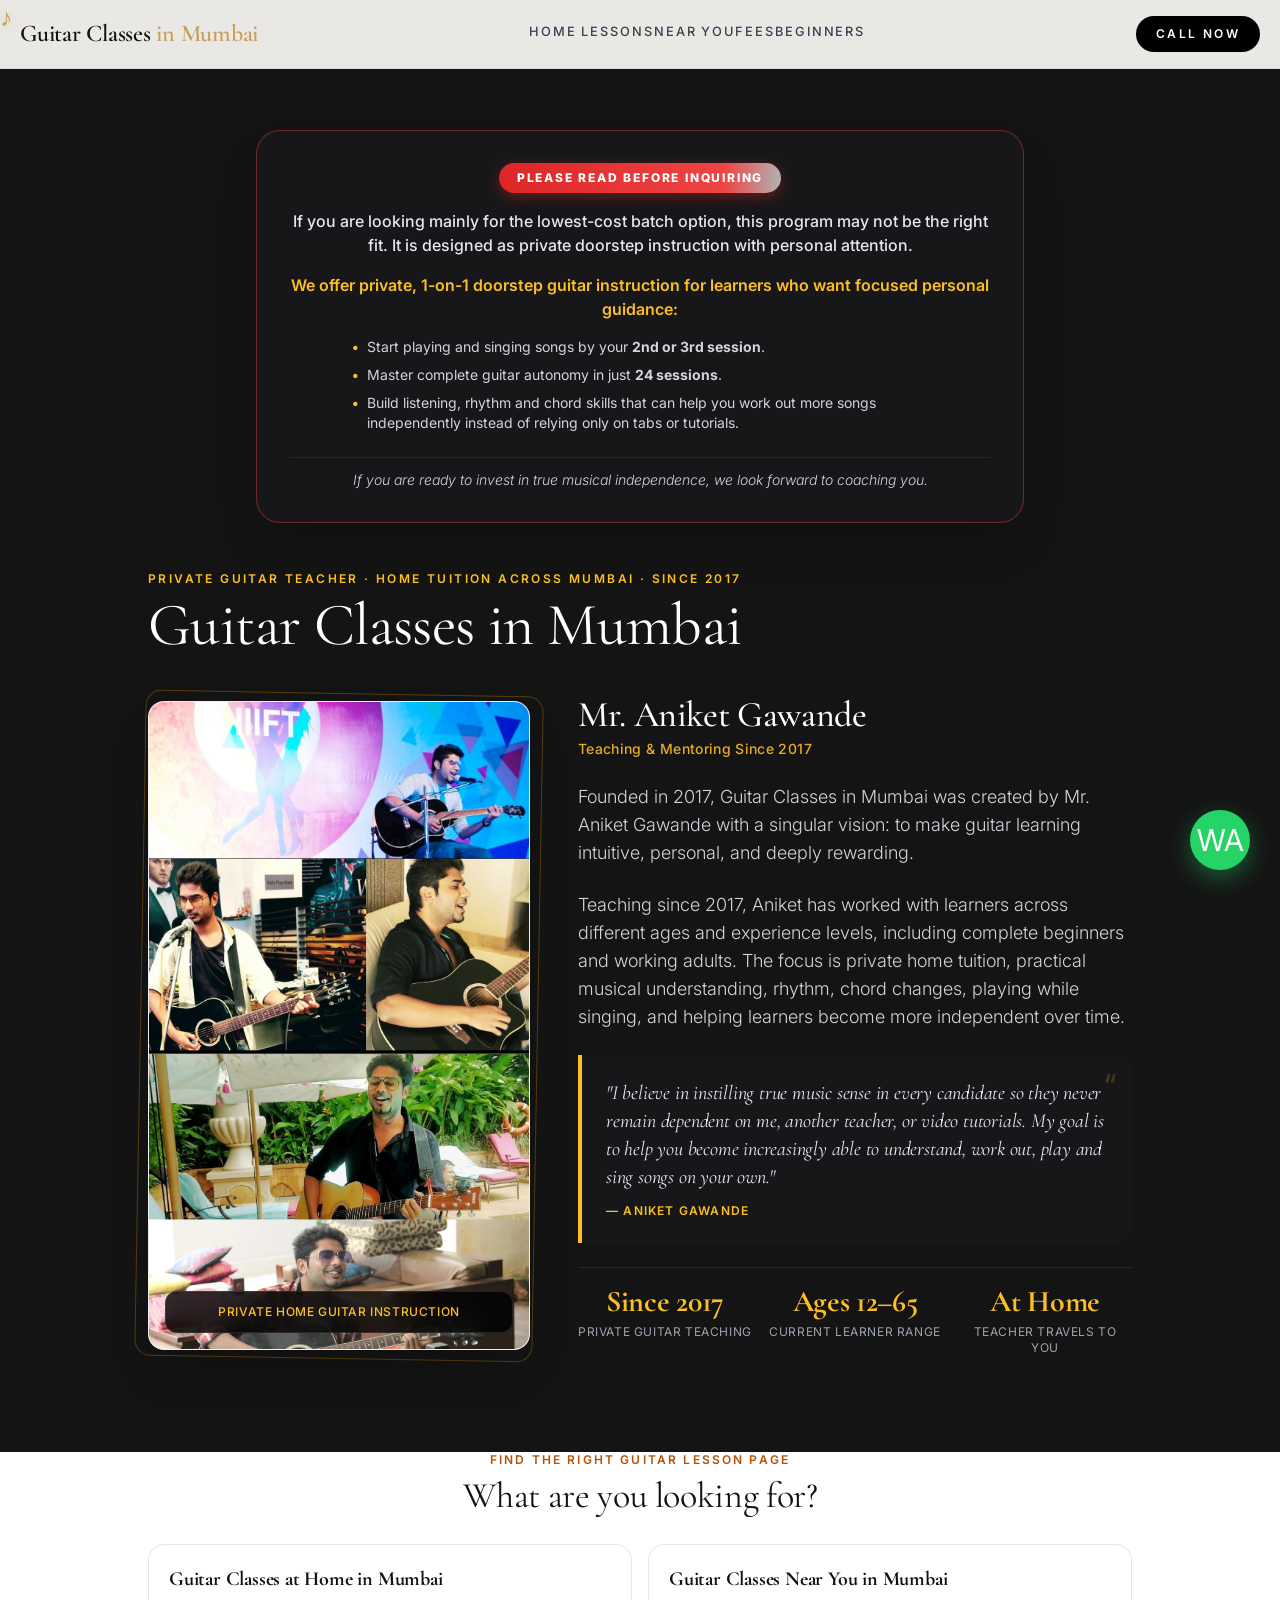
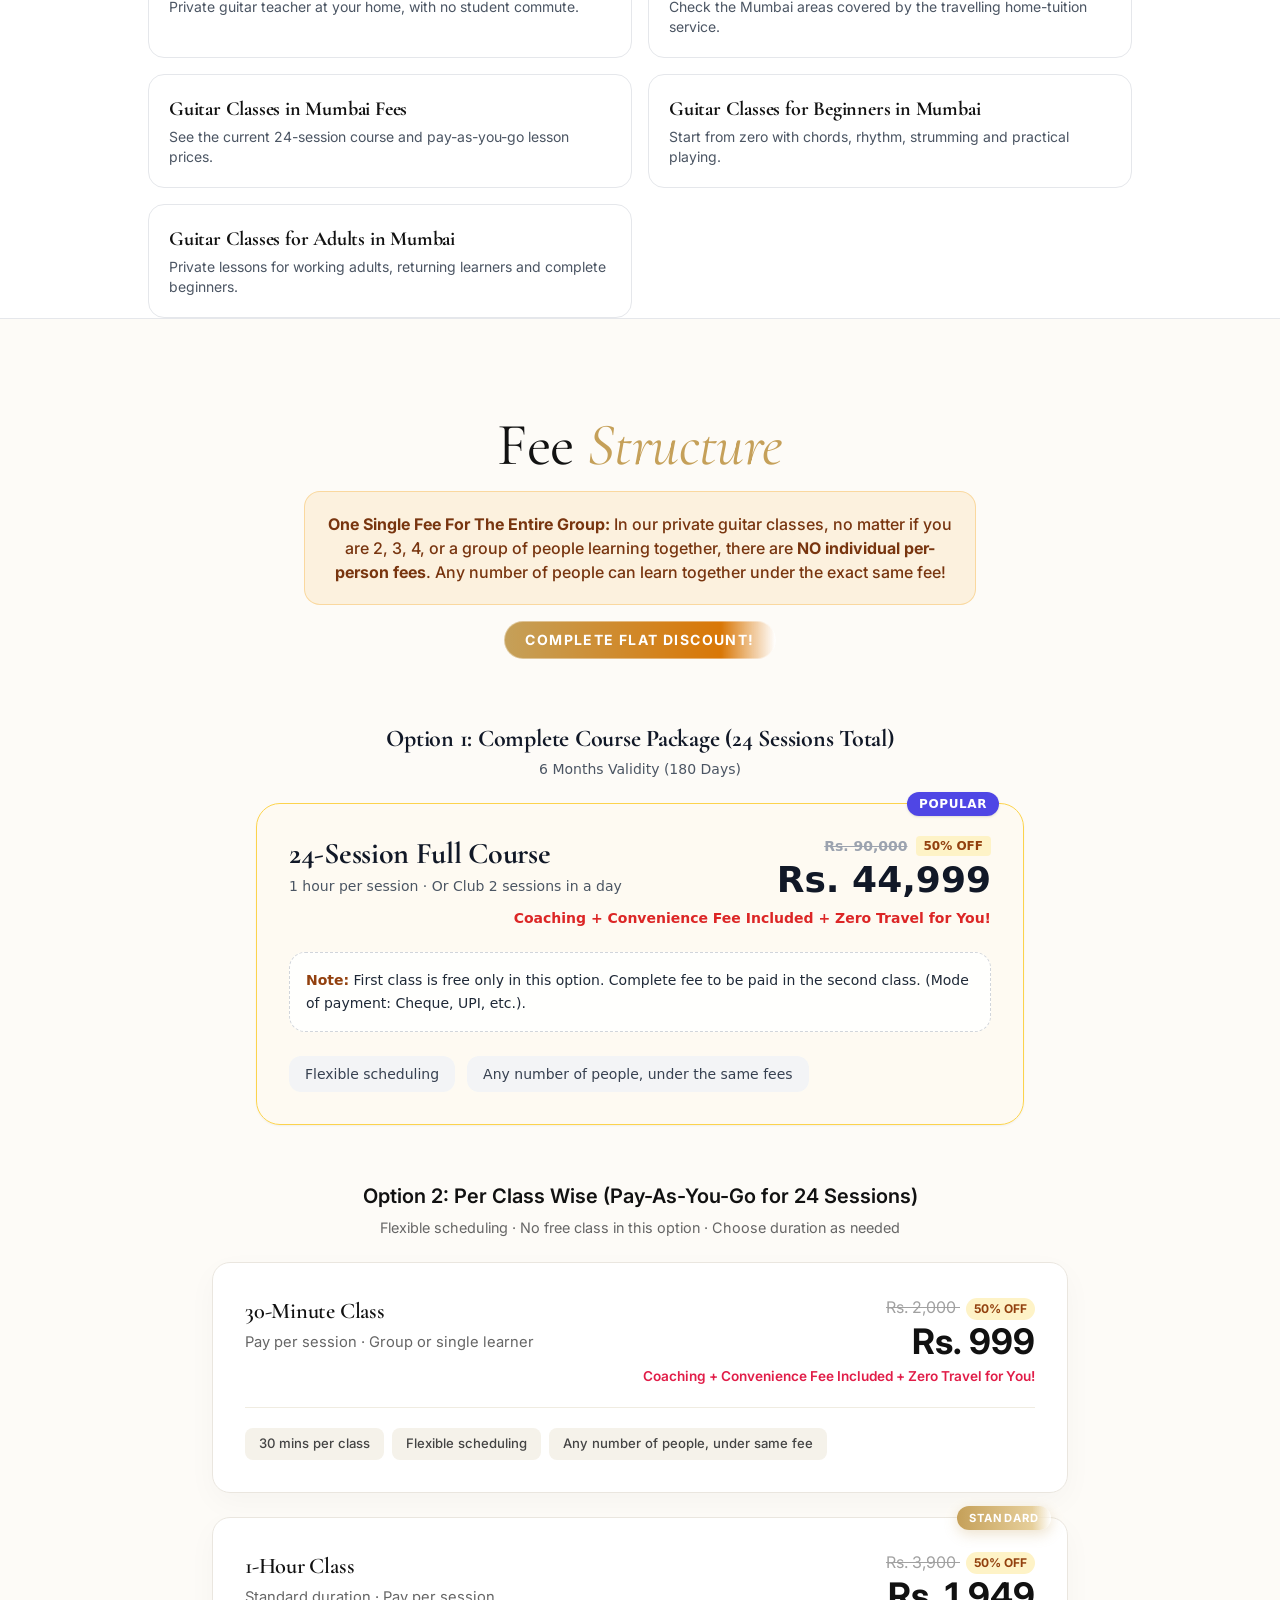
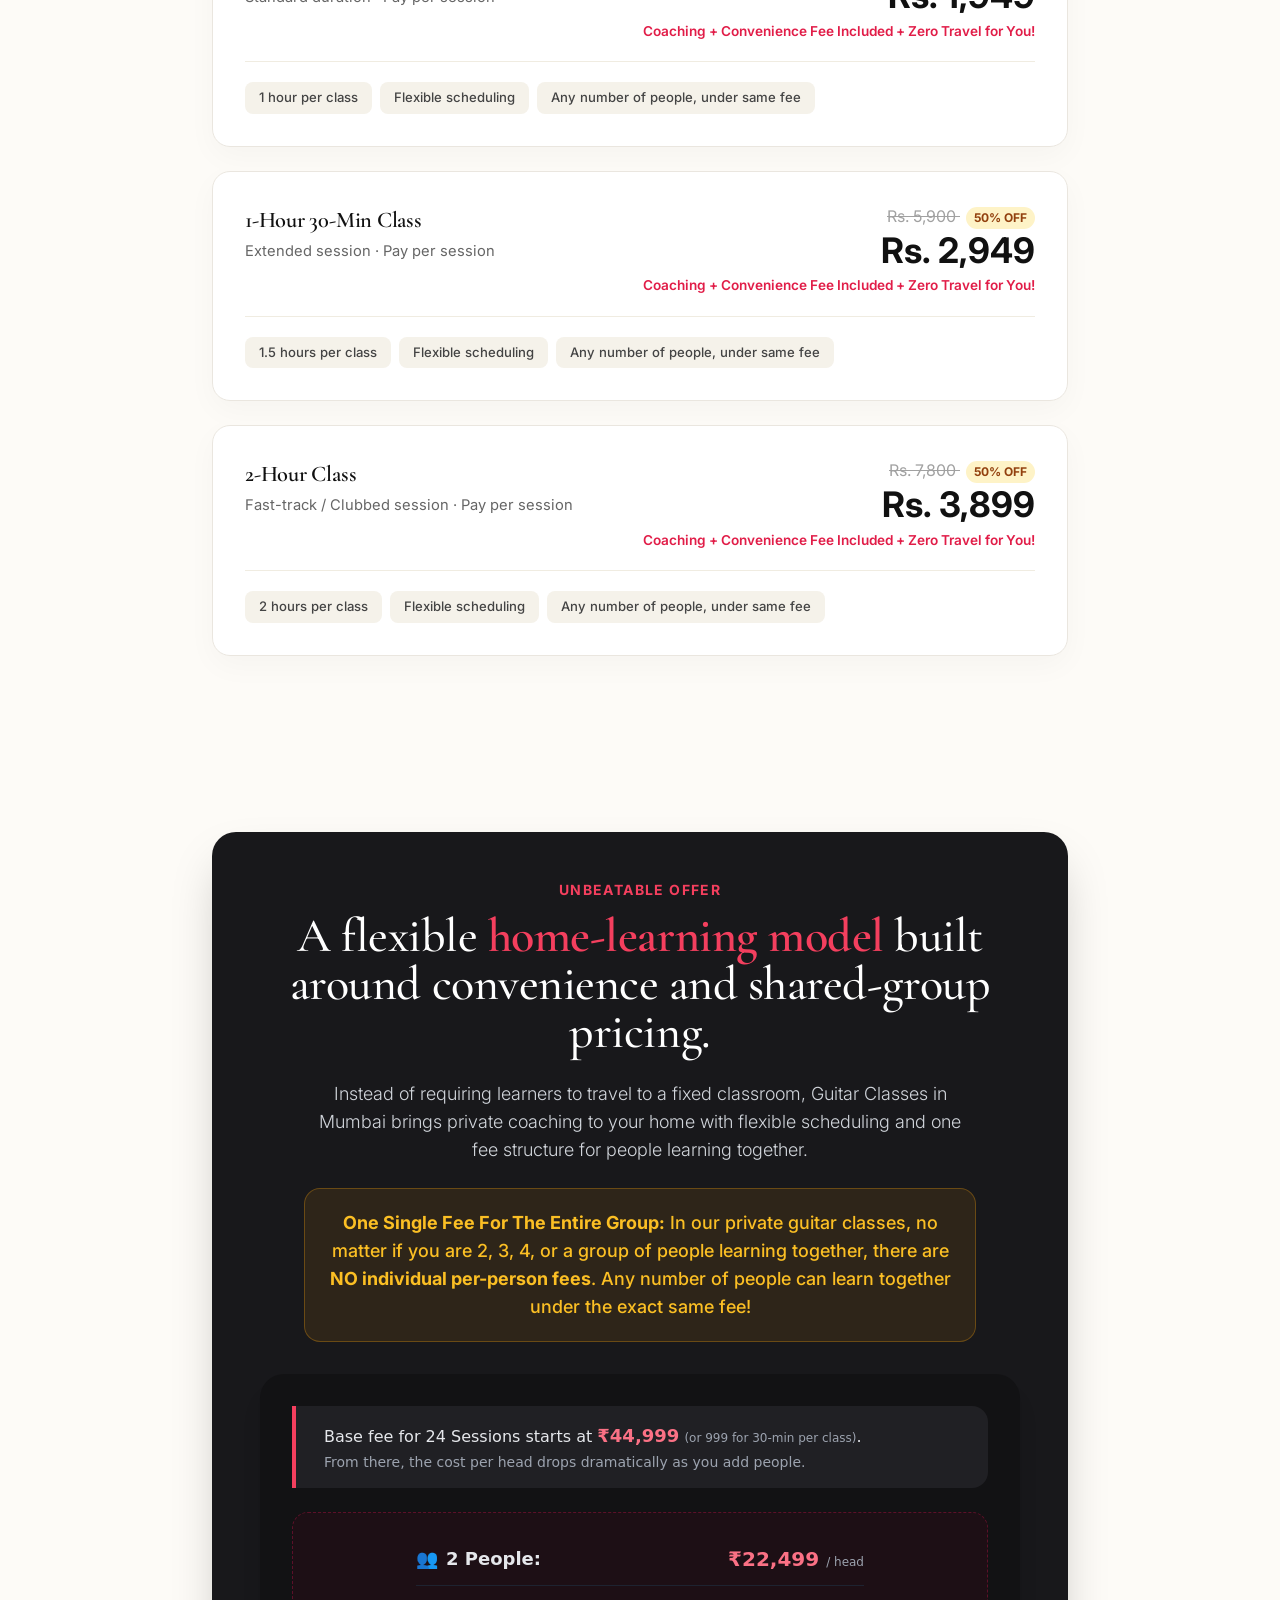
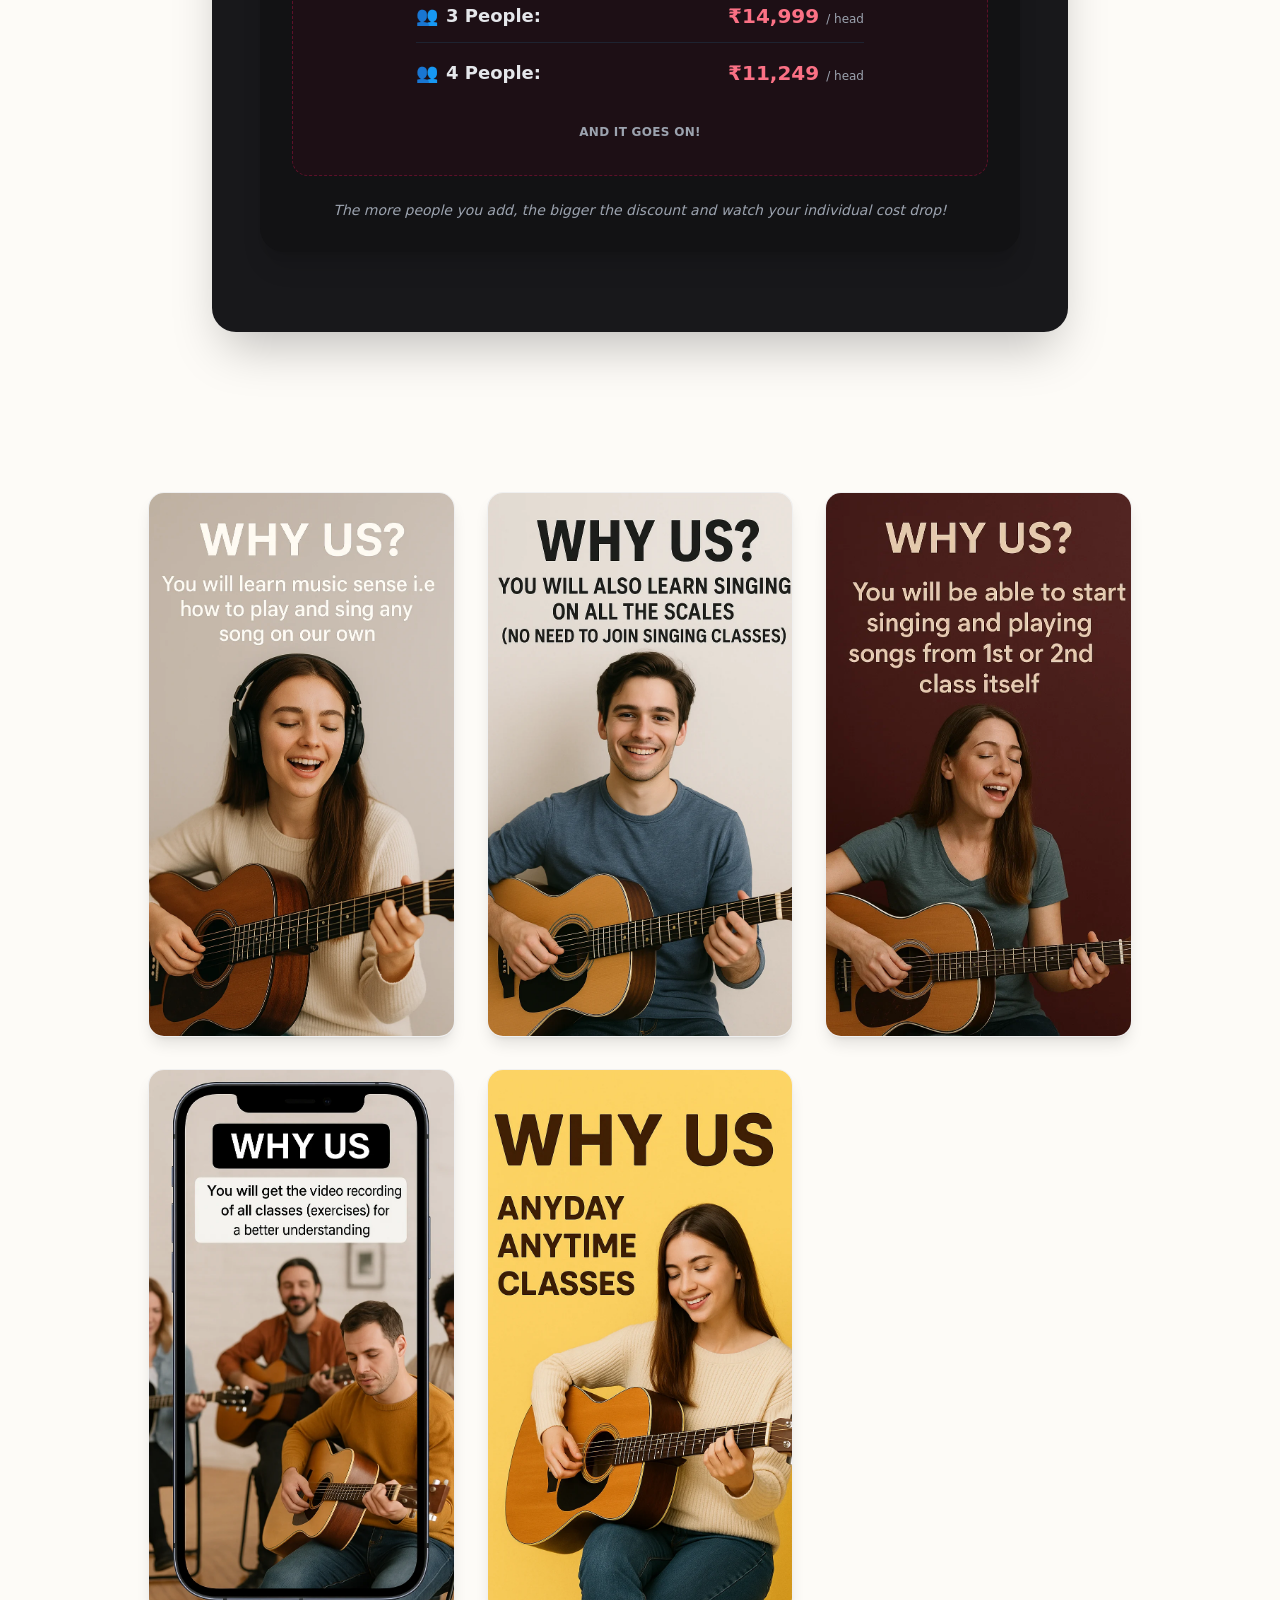
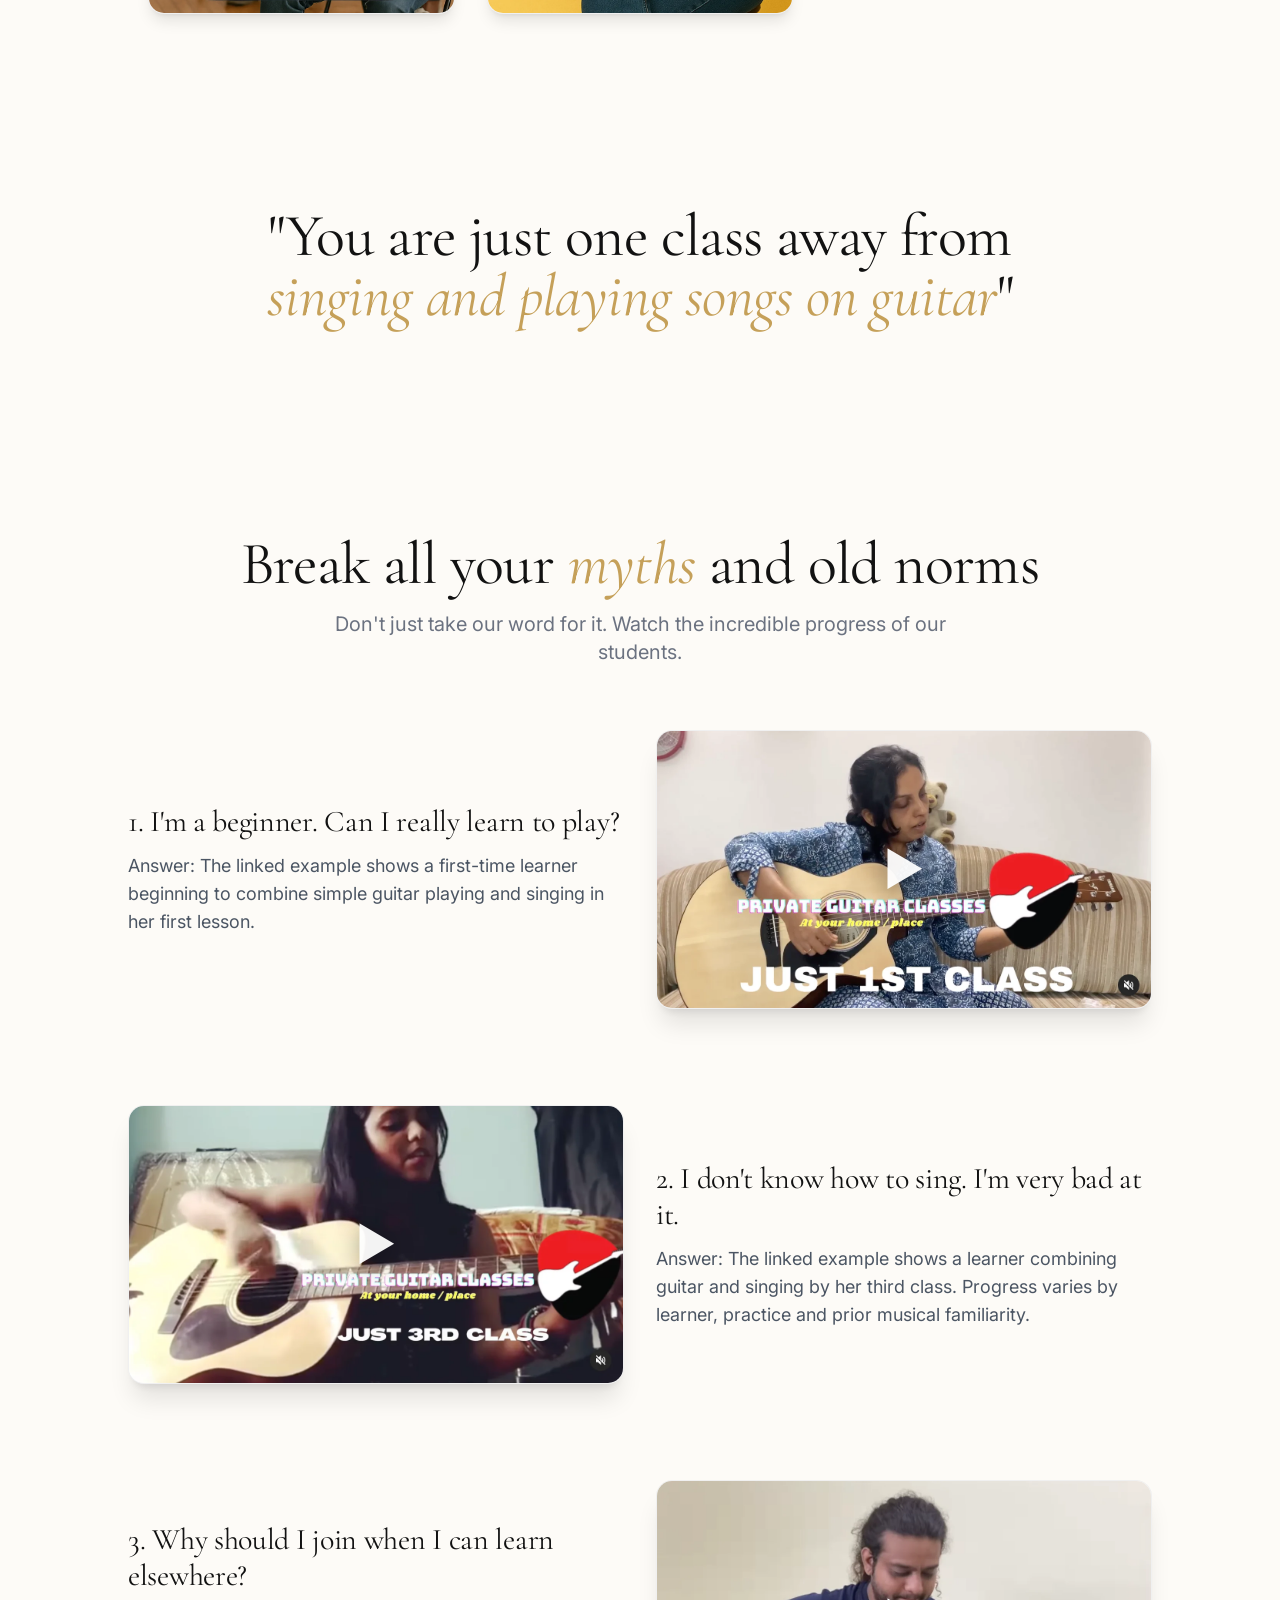
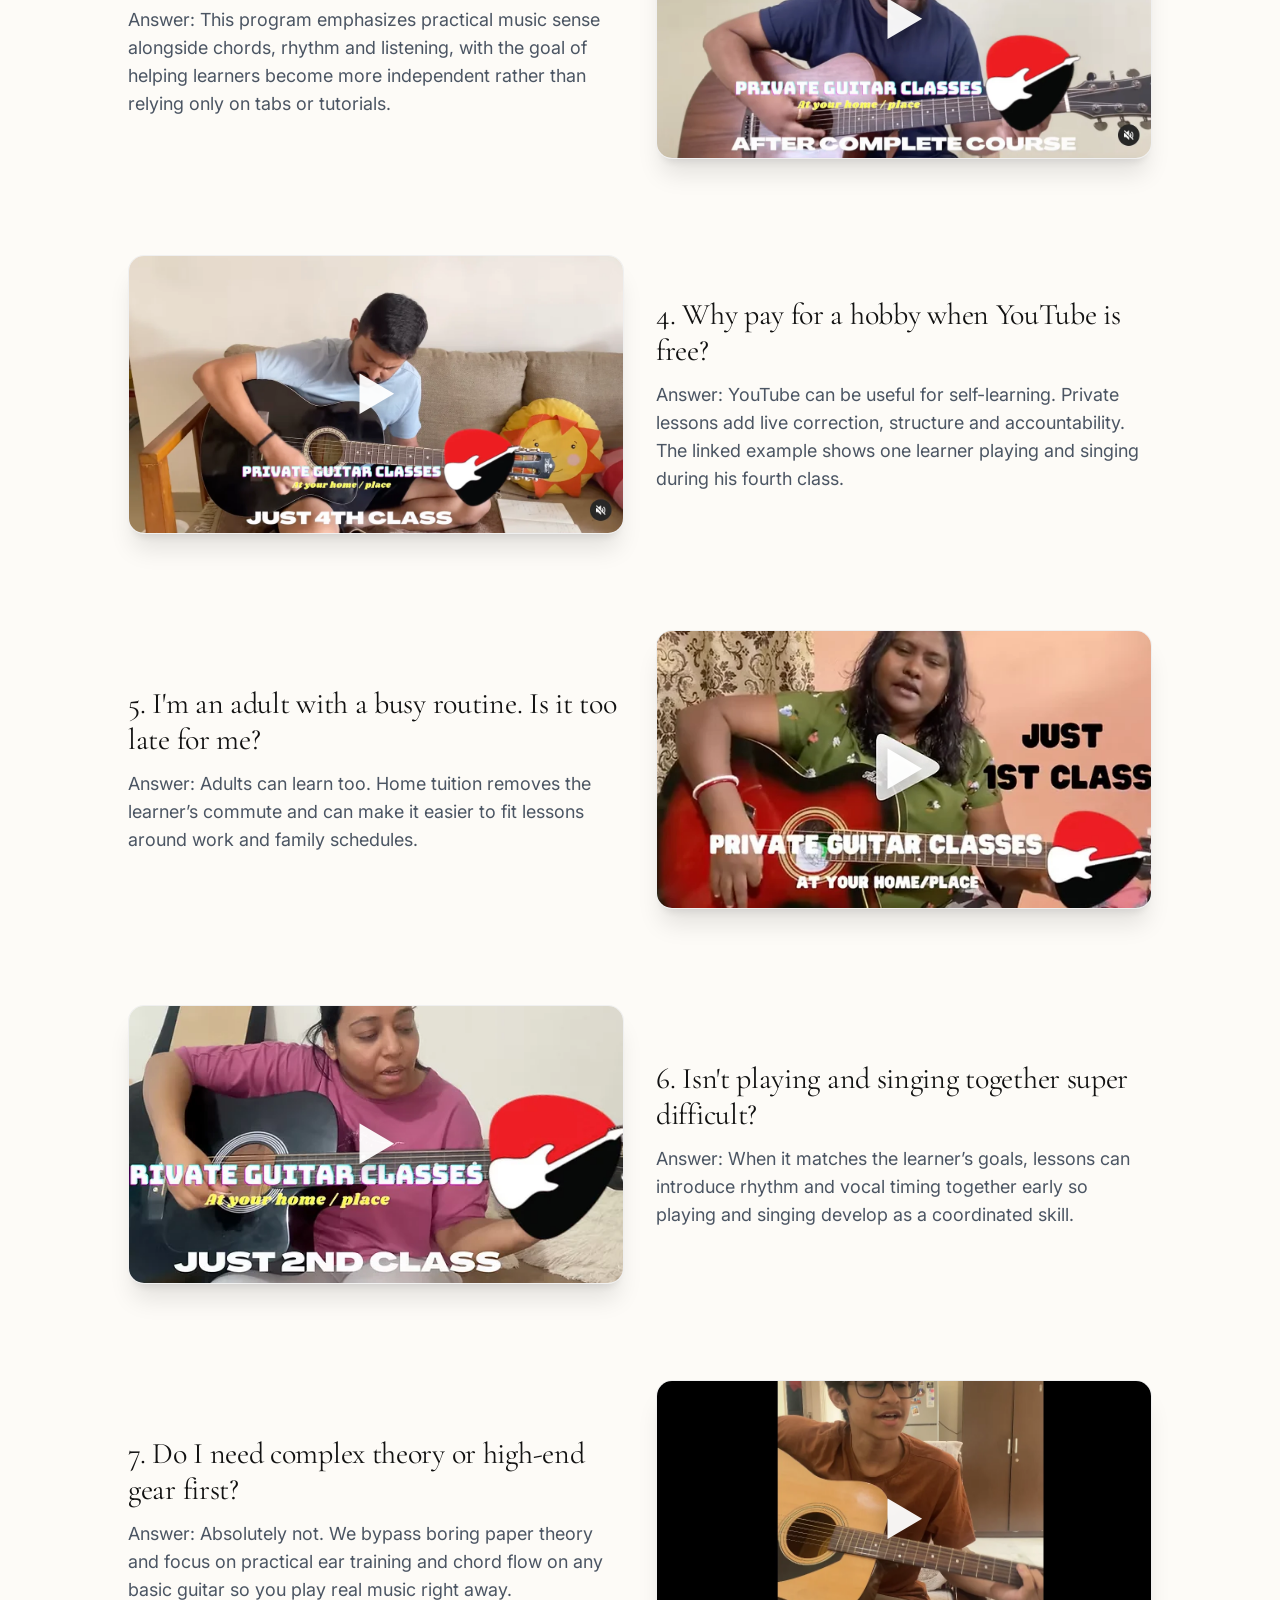
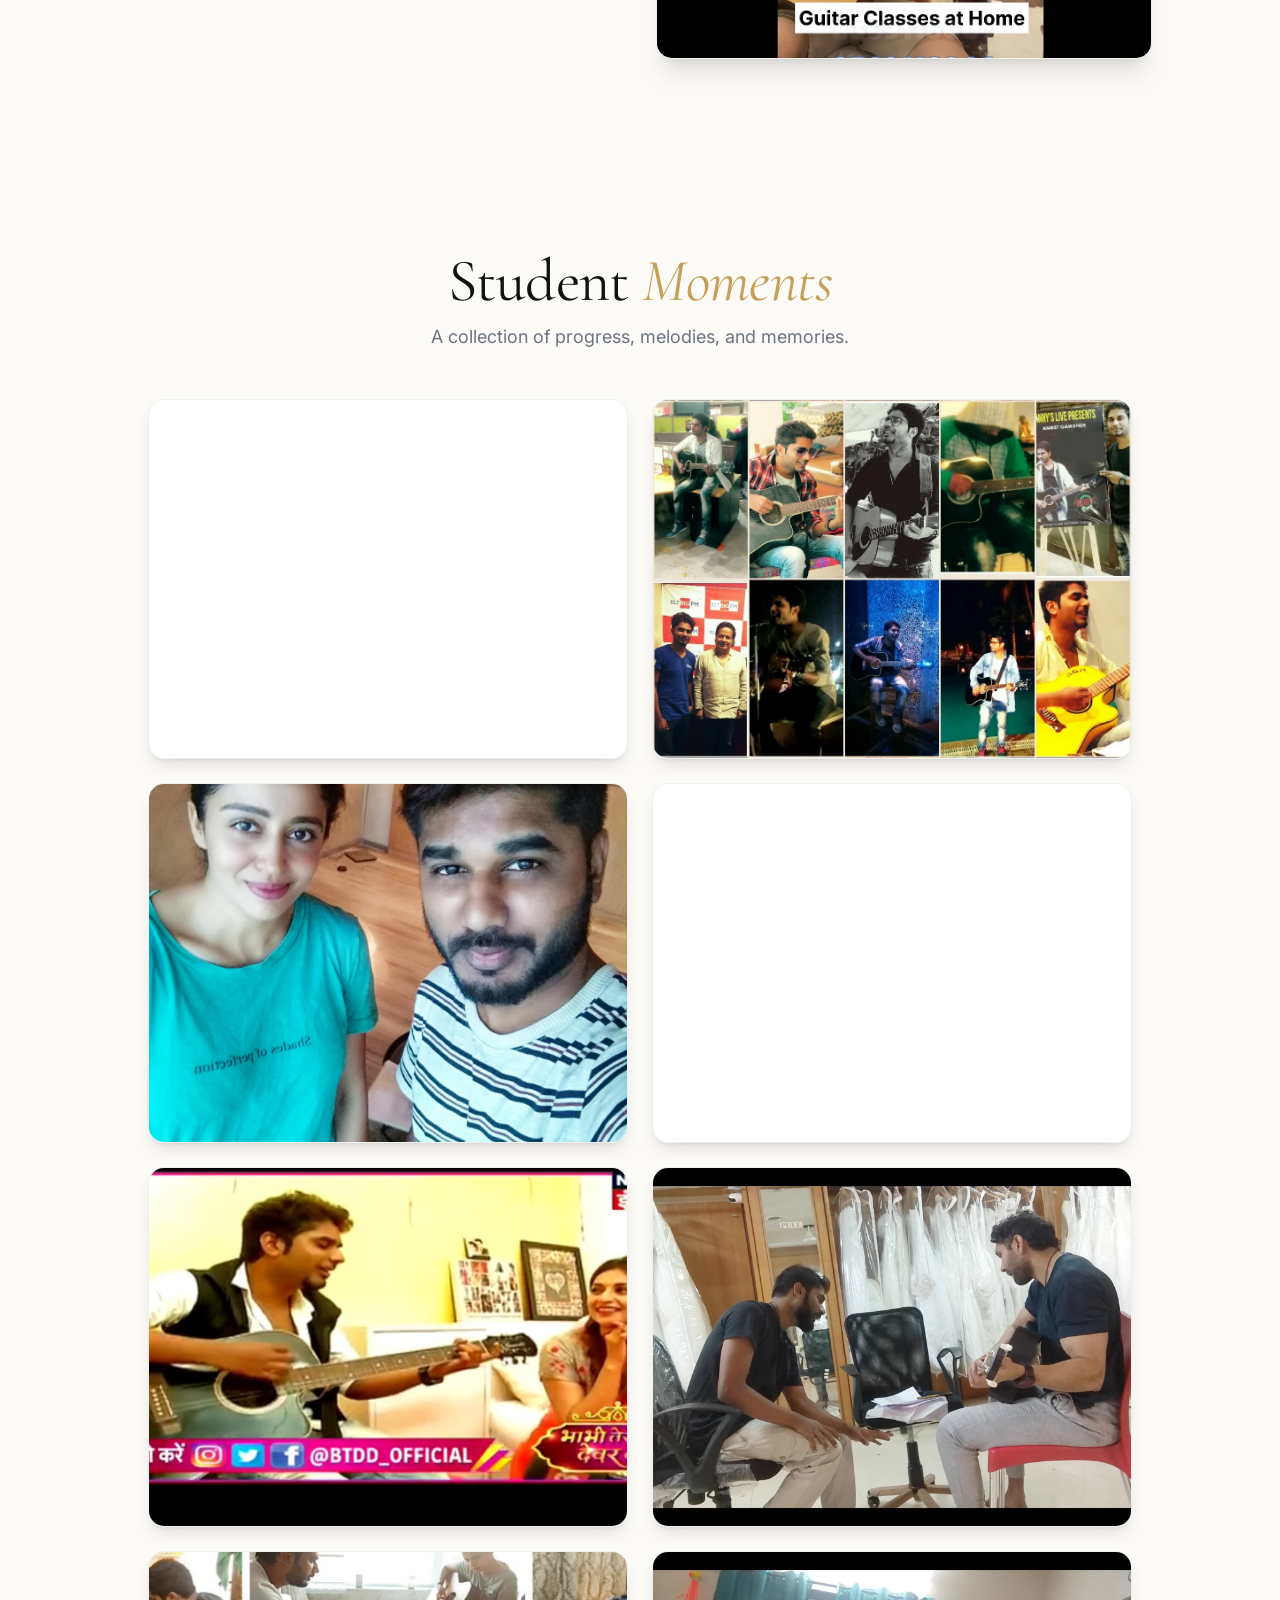
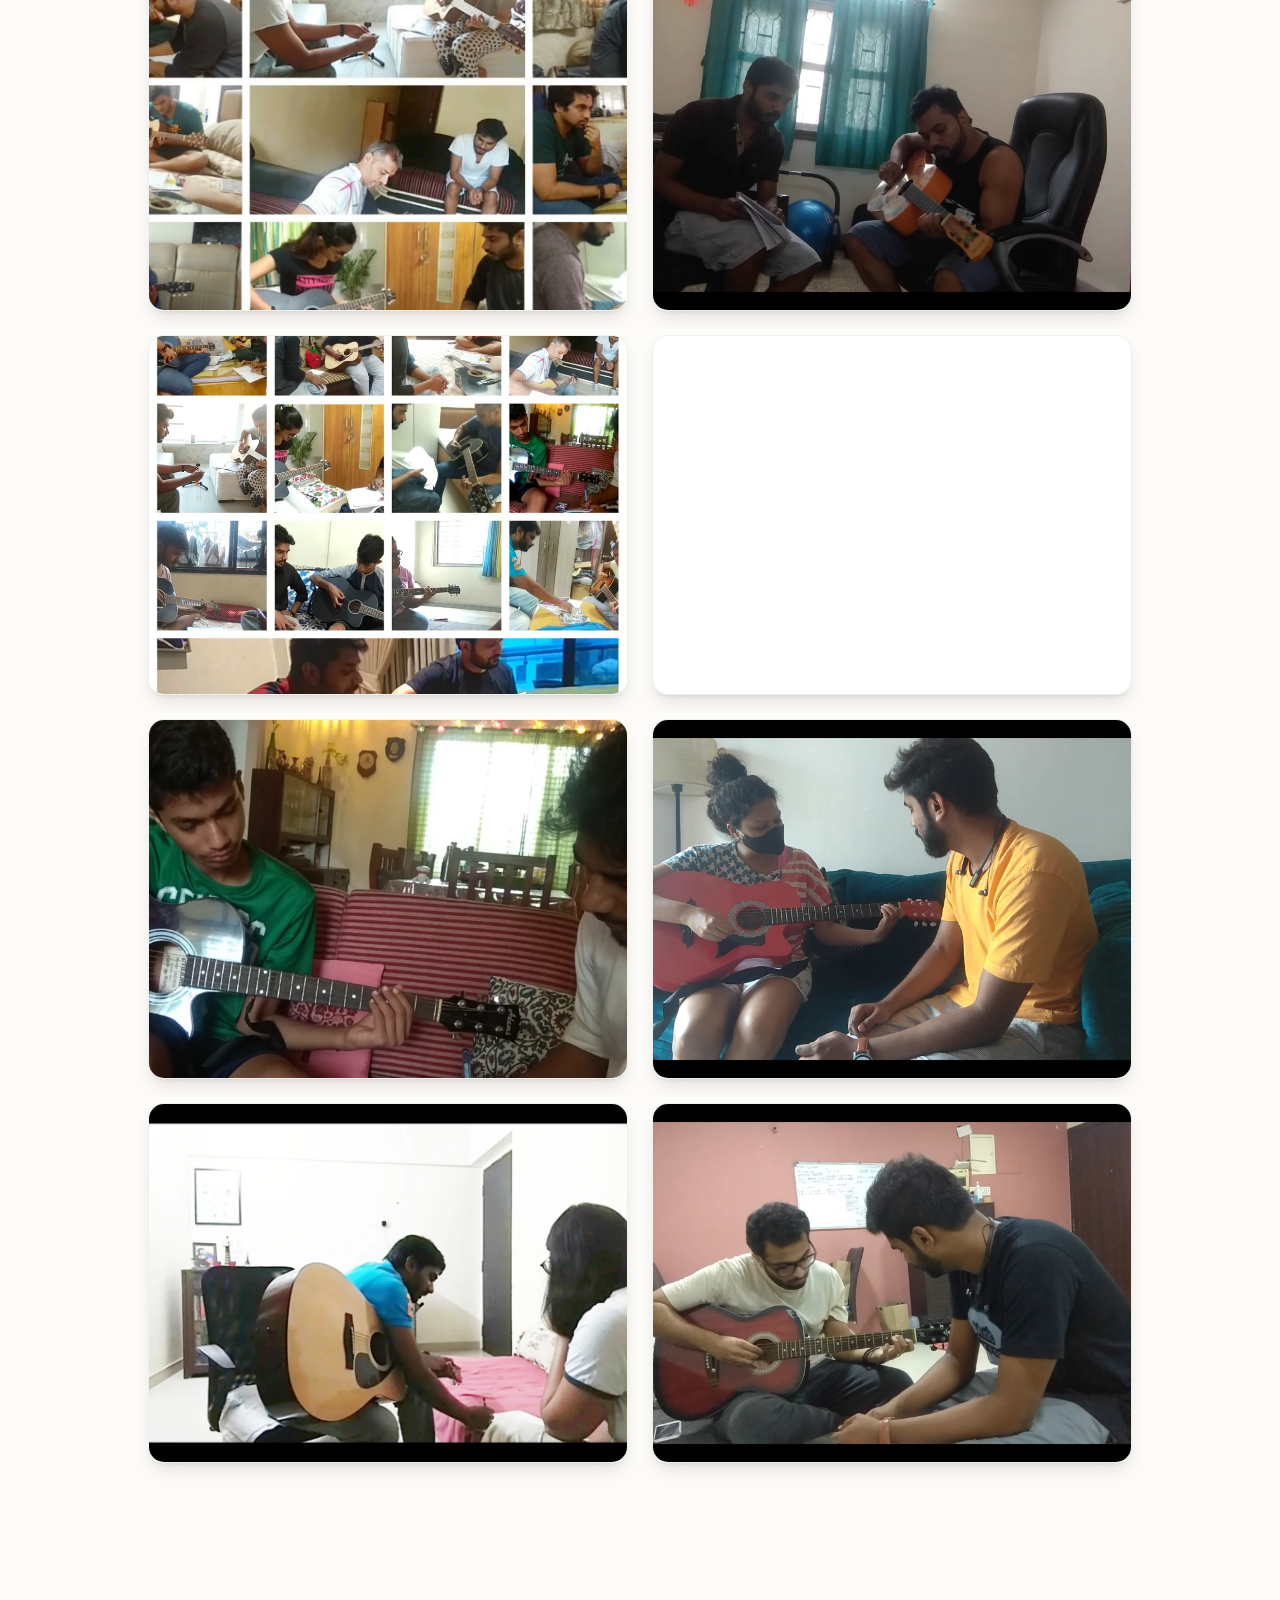
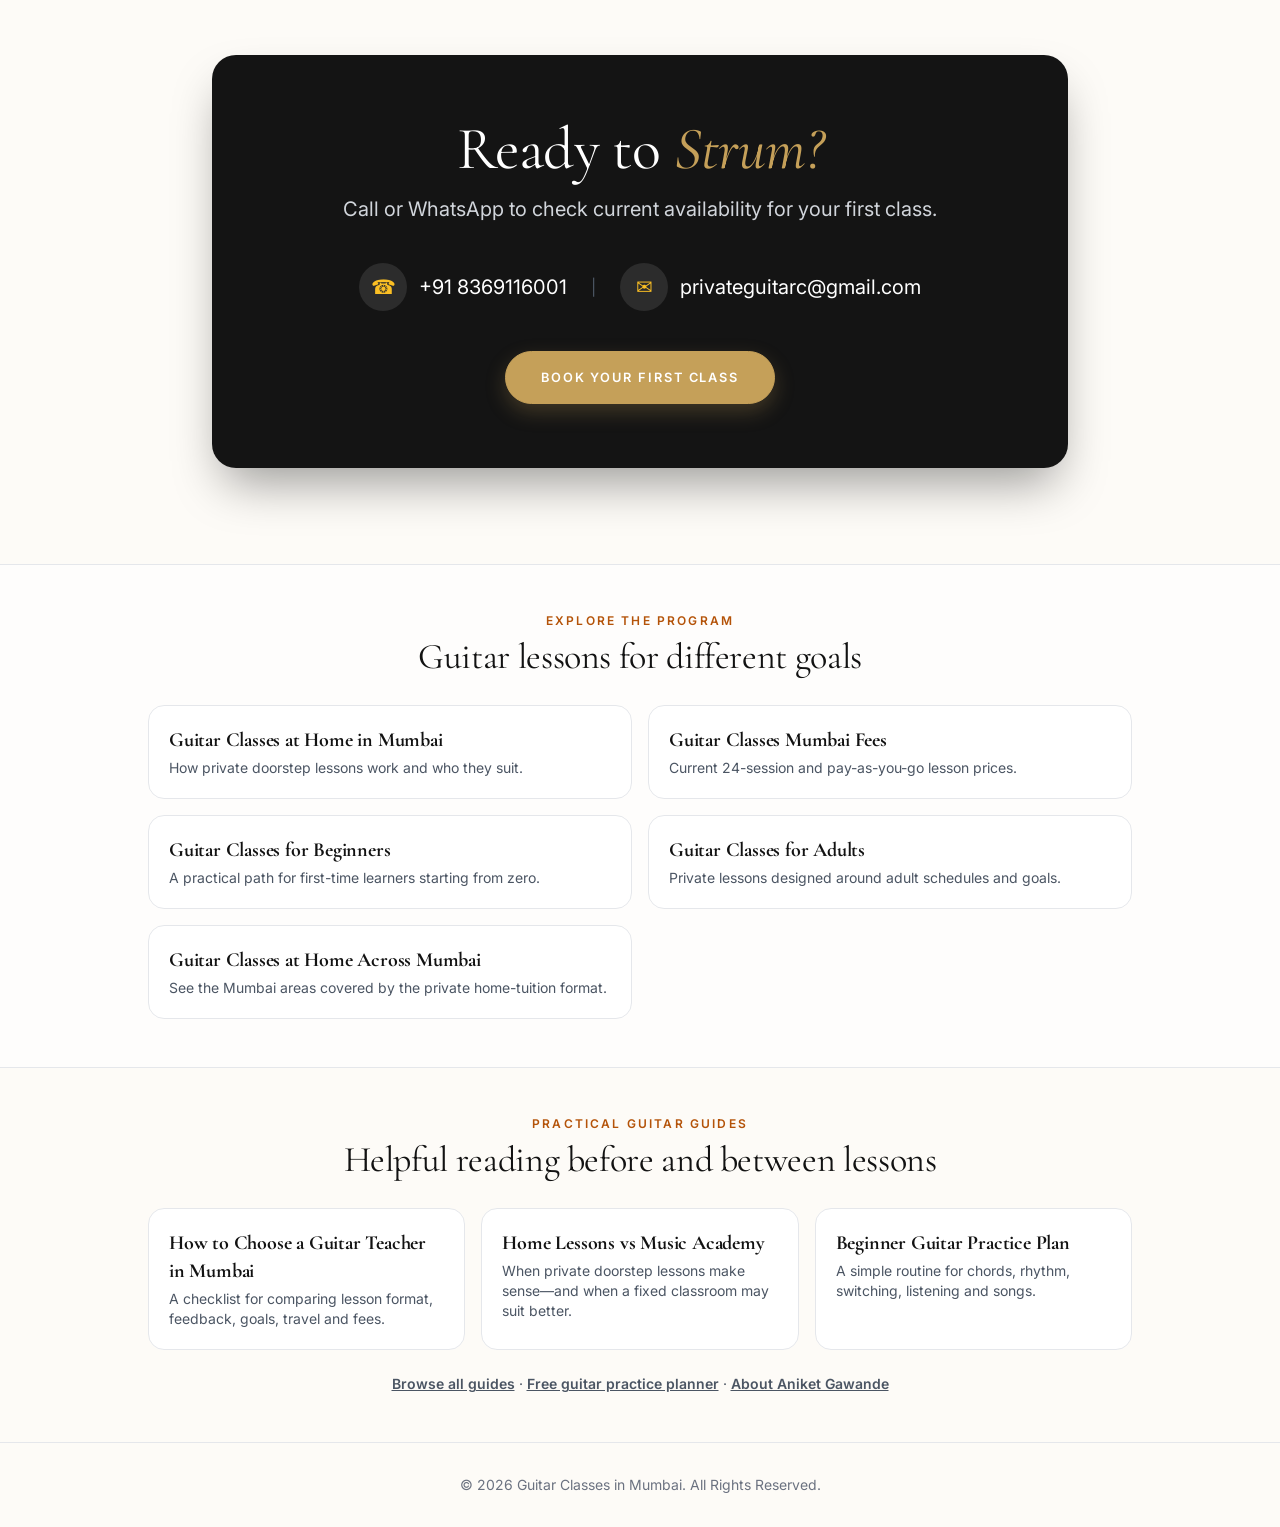
==== commit 397f2c9c: "SEO: add WebSite naming signals and favicon" ====
--- a/index.html
+++ b/index.html
@@ -15,6 +15,8 @@
     <meta name="author" content="Aniket Gawande">
     <link rel="canonical" href="https://guitar-classes-in-mumbai.vercel.app/">
     <link rel="alternate" hreflang="en-IN" href="https://guitar-classes-in-mumbai.vercel.app/">
+    <link rel="icon" href="/favicon.svg" type="image/svg+xml" sizes="any">
+    <meta name="theme-color" content="#111114">
 
     <!-- Open Graph / Social Media Preview Tags -->
     <meta property="og:title" content="Guitar Classes in Mumbai | Private Guitar Teacher Since 2017">
@@ -34,6 +36,14 @@
     {
       "@context": "https://schema.org",
       "@graph": [
+        {
+          "@type": "WebSite",
+          "@id": "https://guitar-classes-in-mumbai.vercel.app/#website",
+          "url": "https://guitar-classes-in-mumbai.vercel.app/",
+          "name": "Guitar Classes in Mumbai",
+          "alternateName": "Private Guitar Classes",
+          "inLanguage": "en-IN"
+        },
         {
           "@type": "EducationalOrganization",
           "@id": "https://guitar-classes-in-mumbai.vercel.app/#organization",
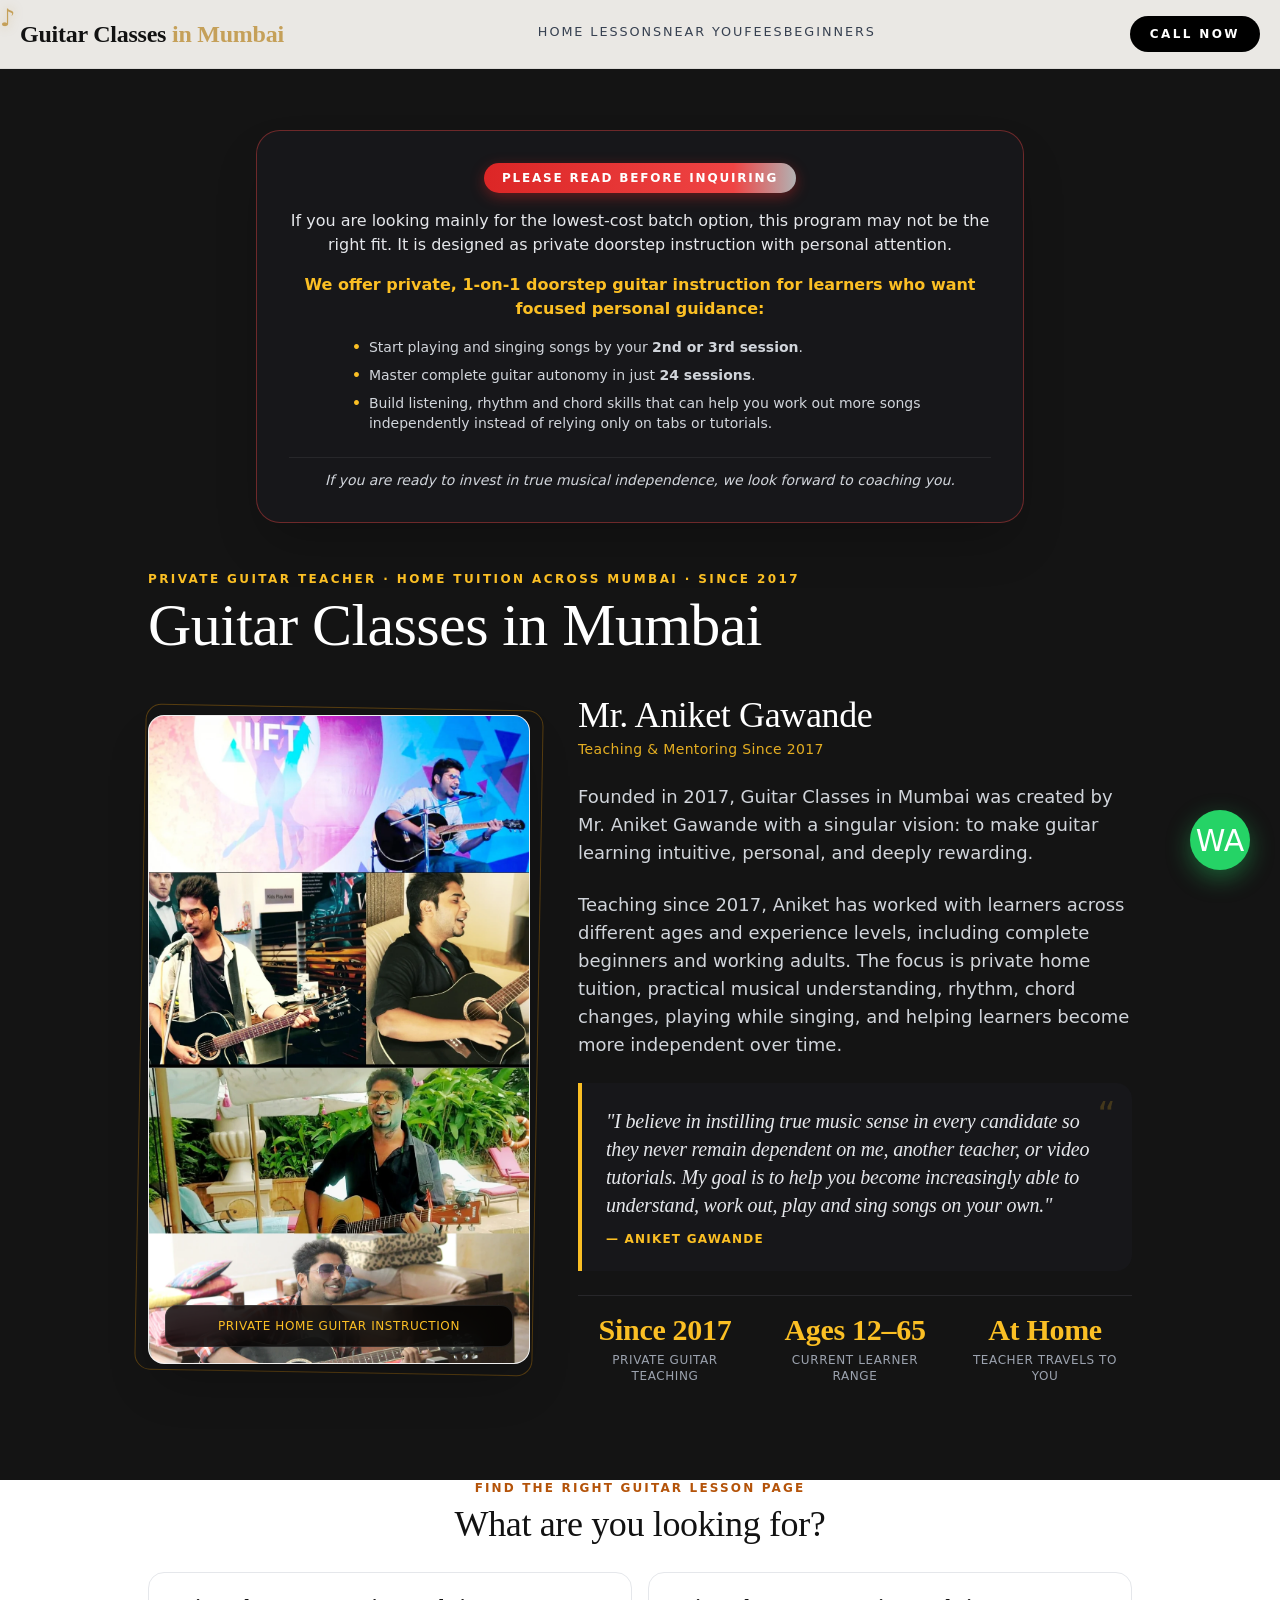
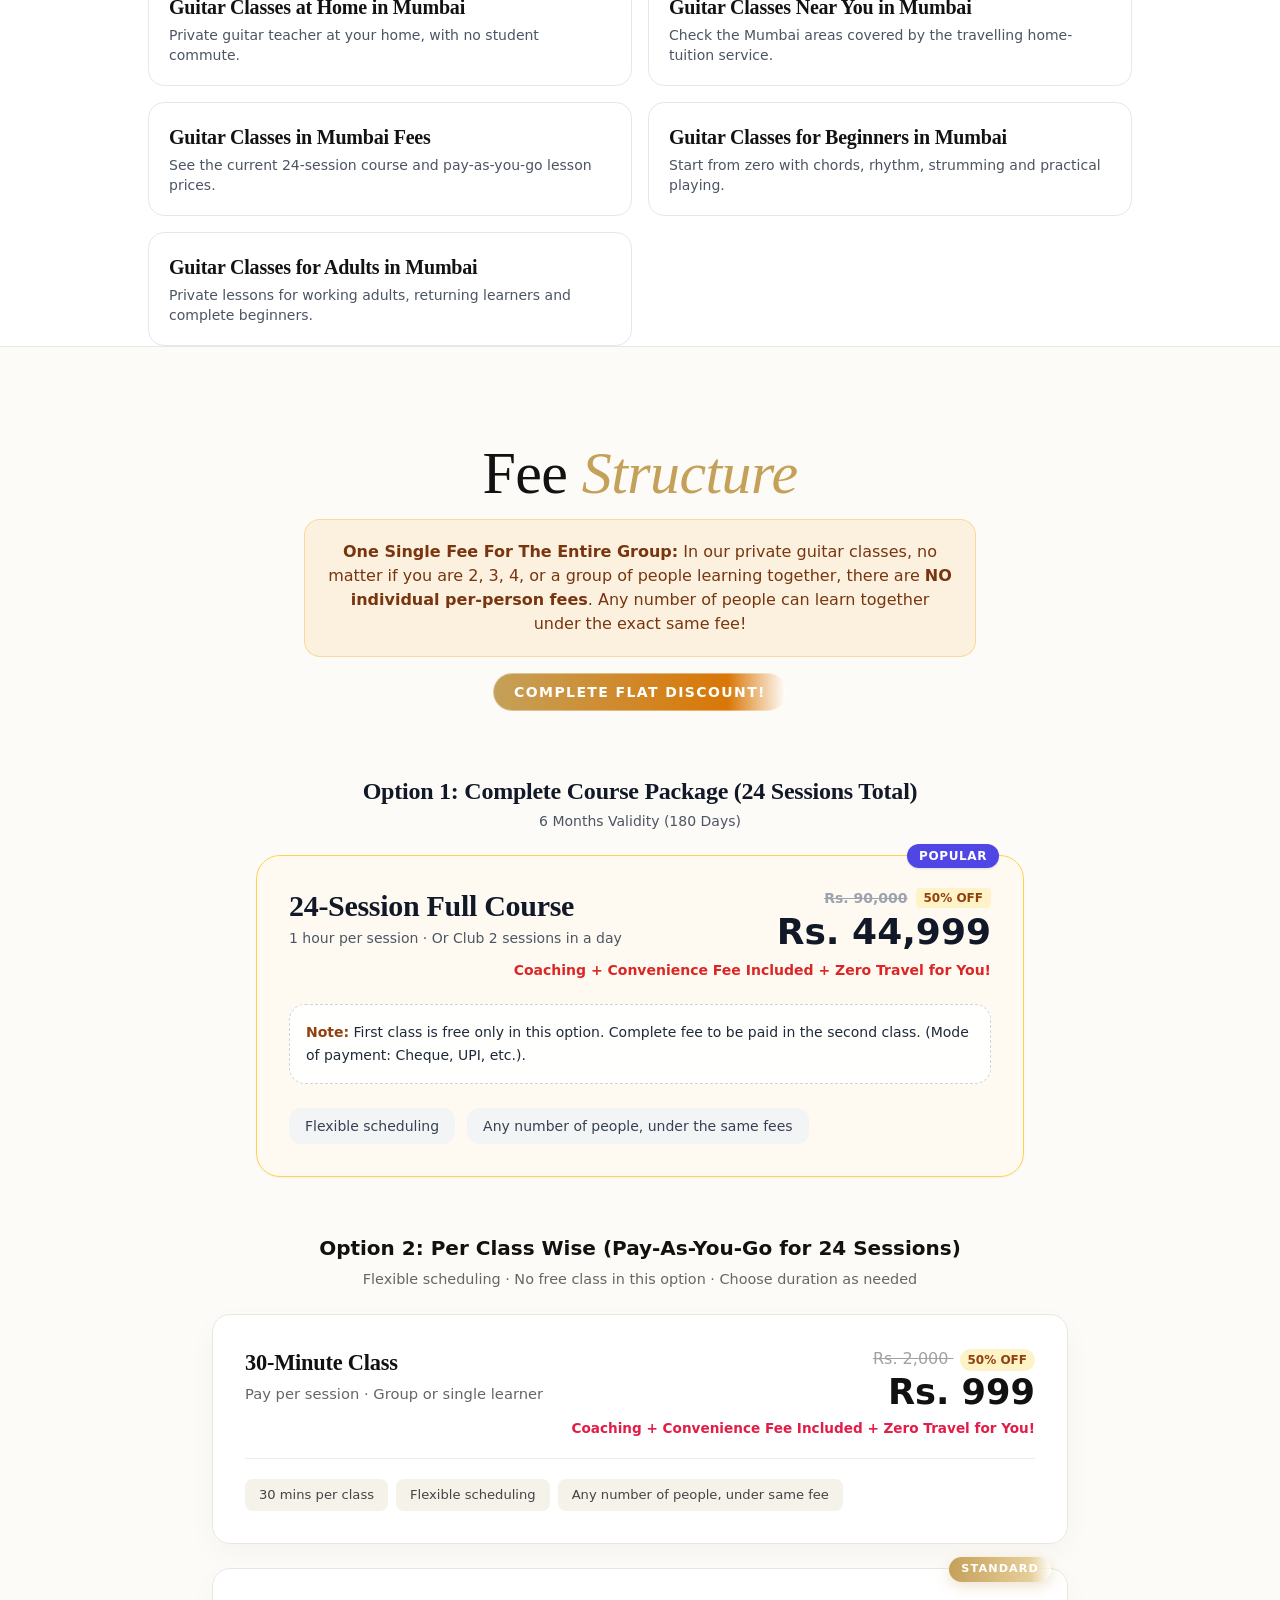
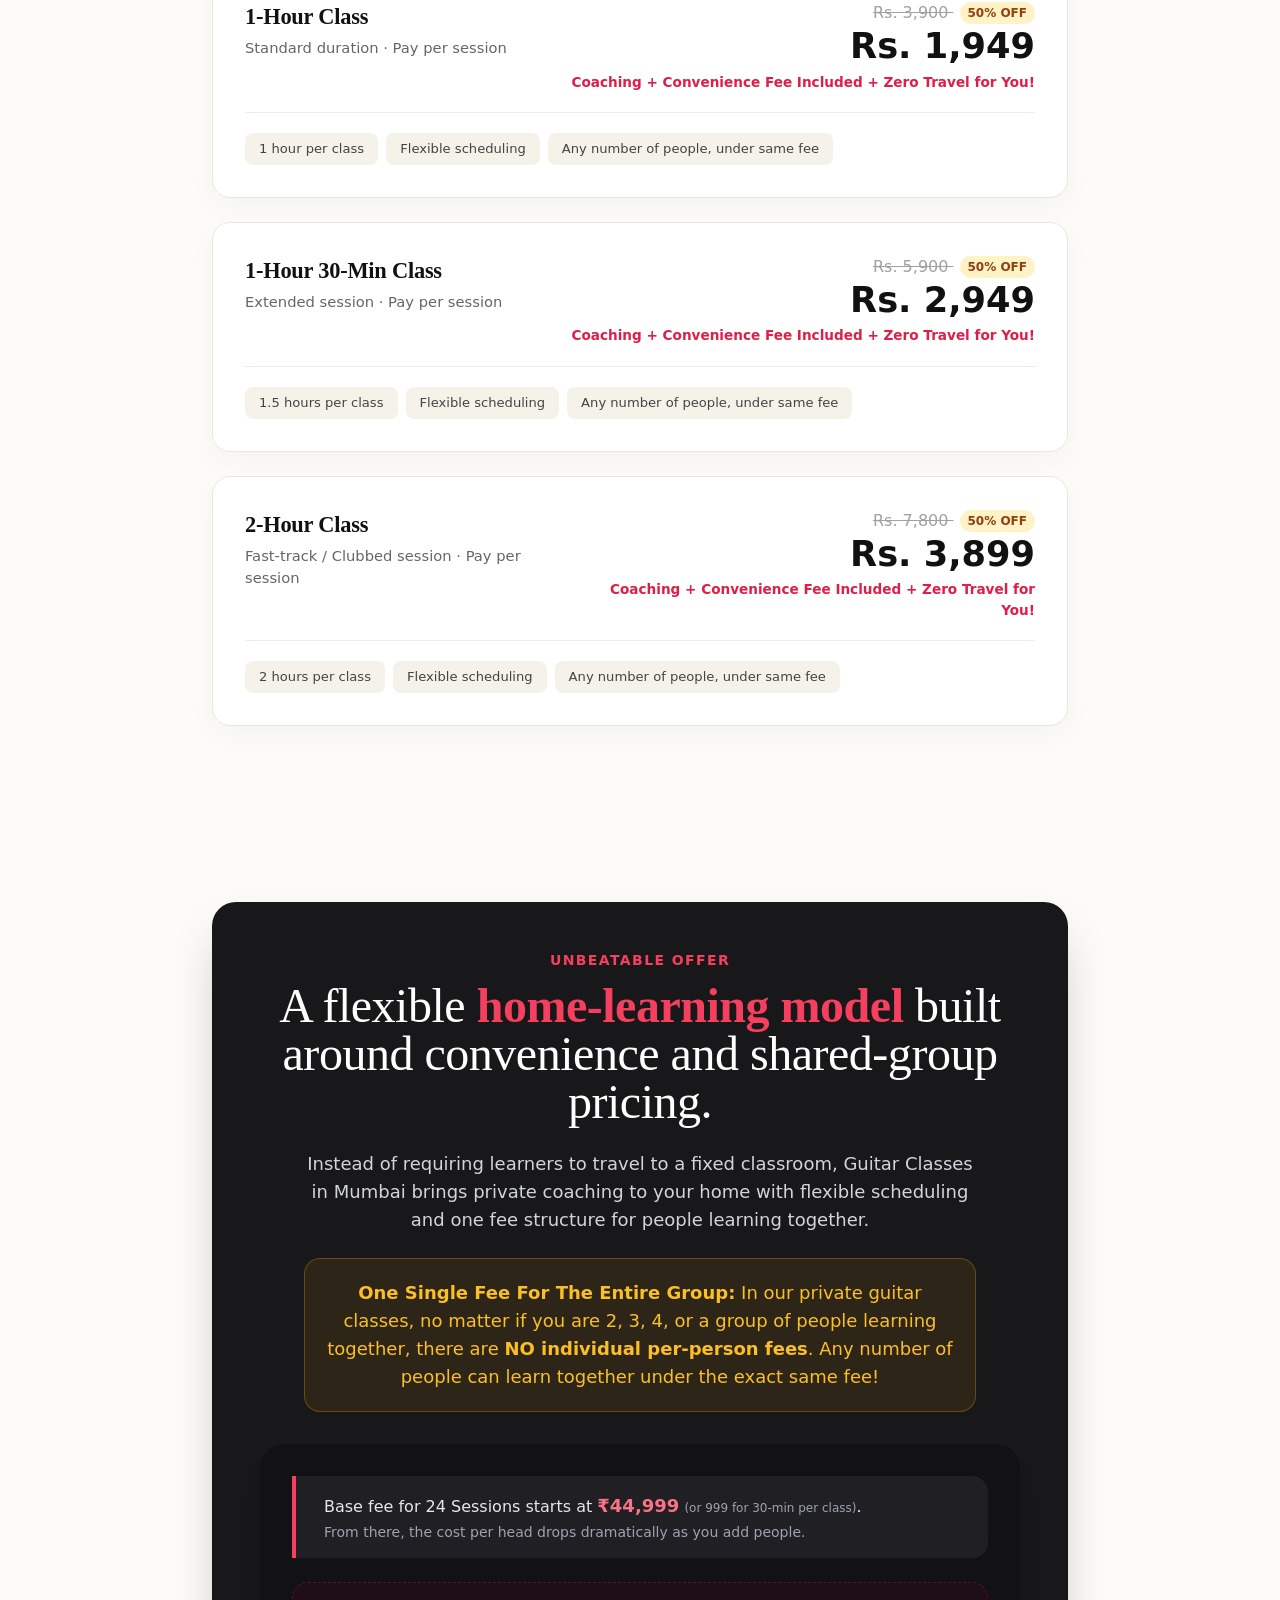
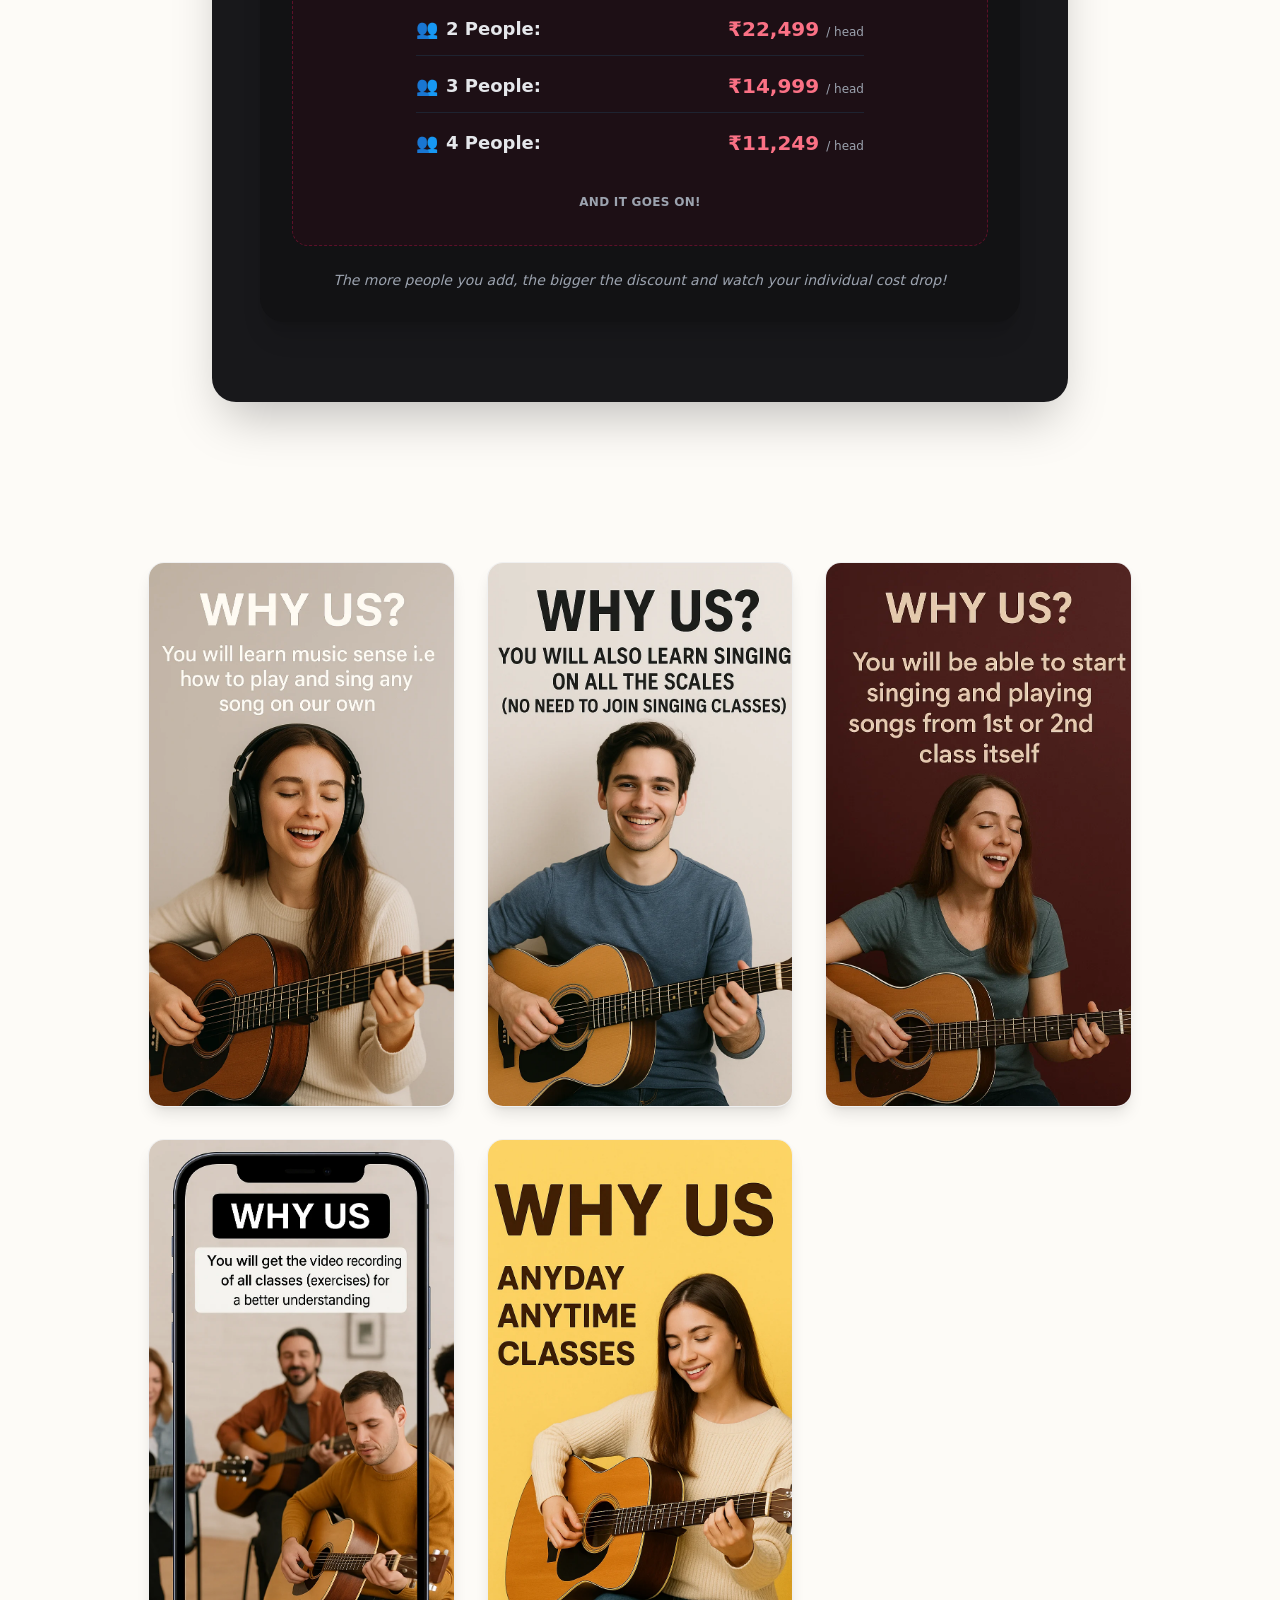
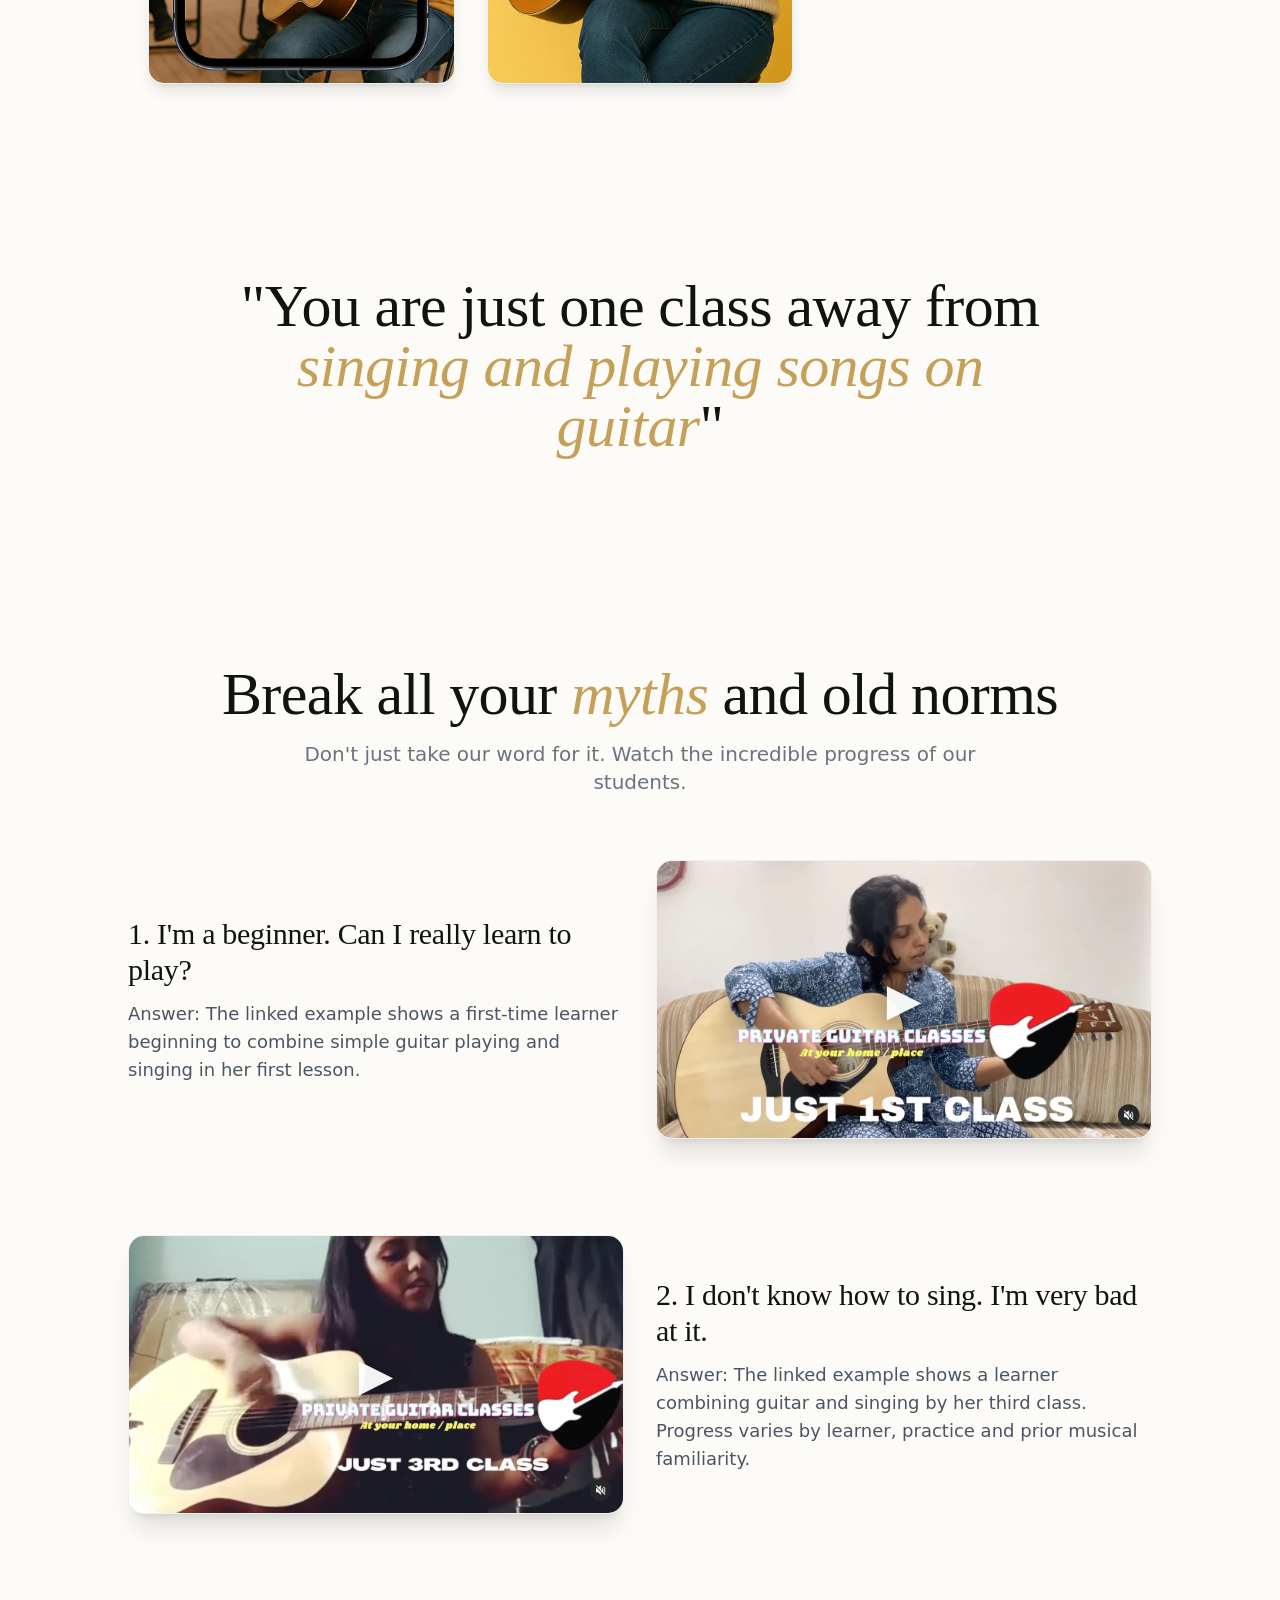
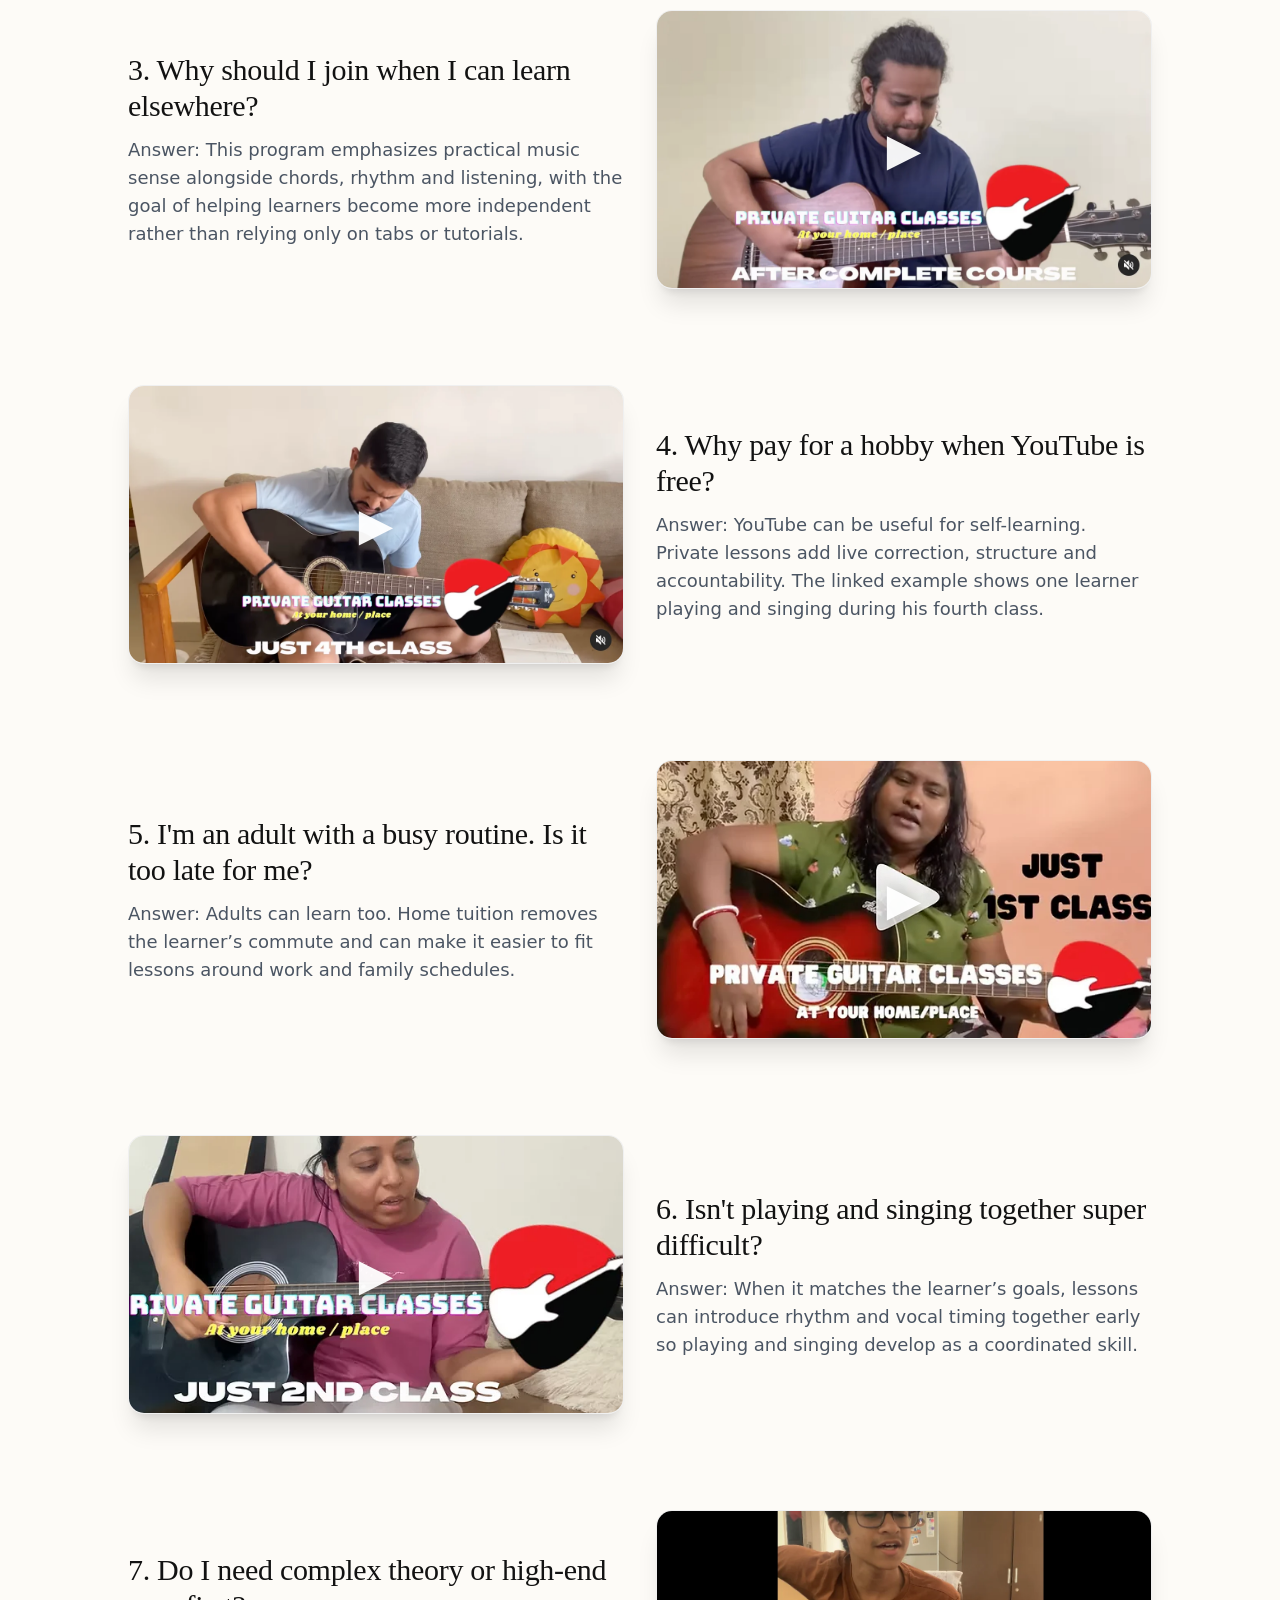
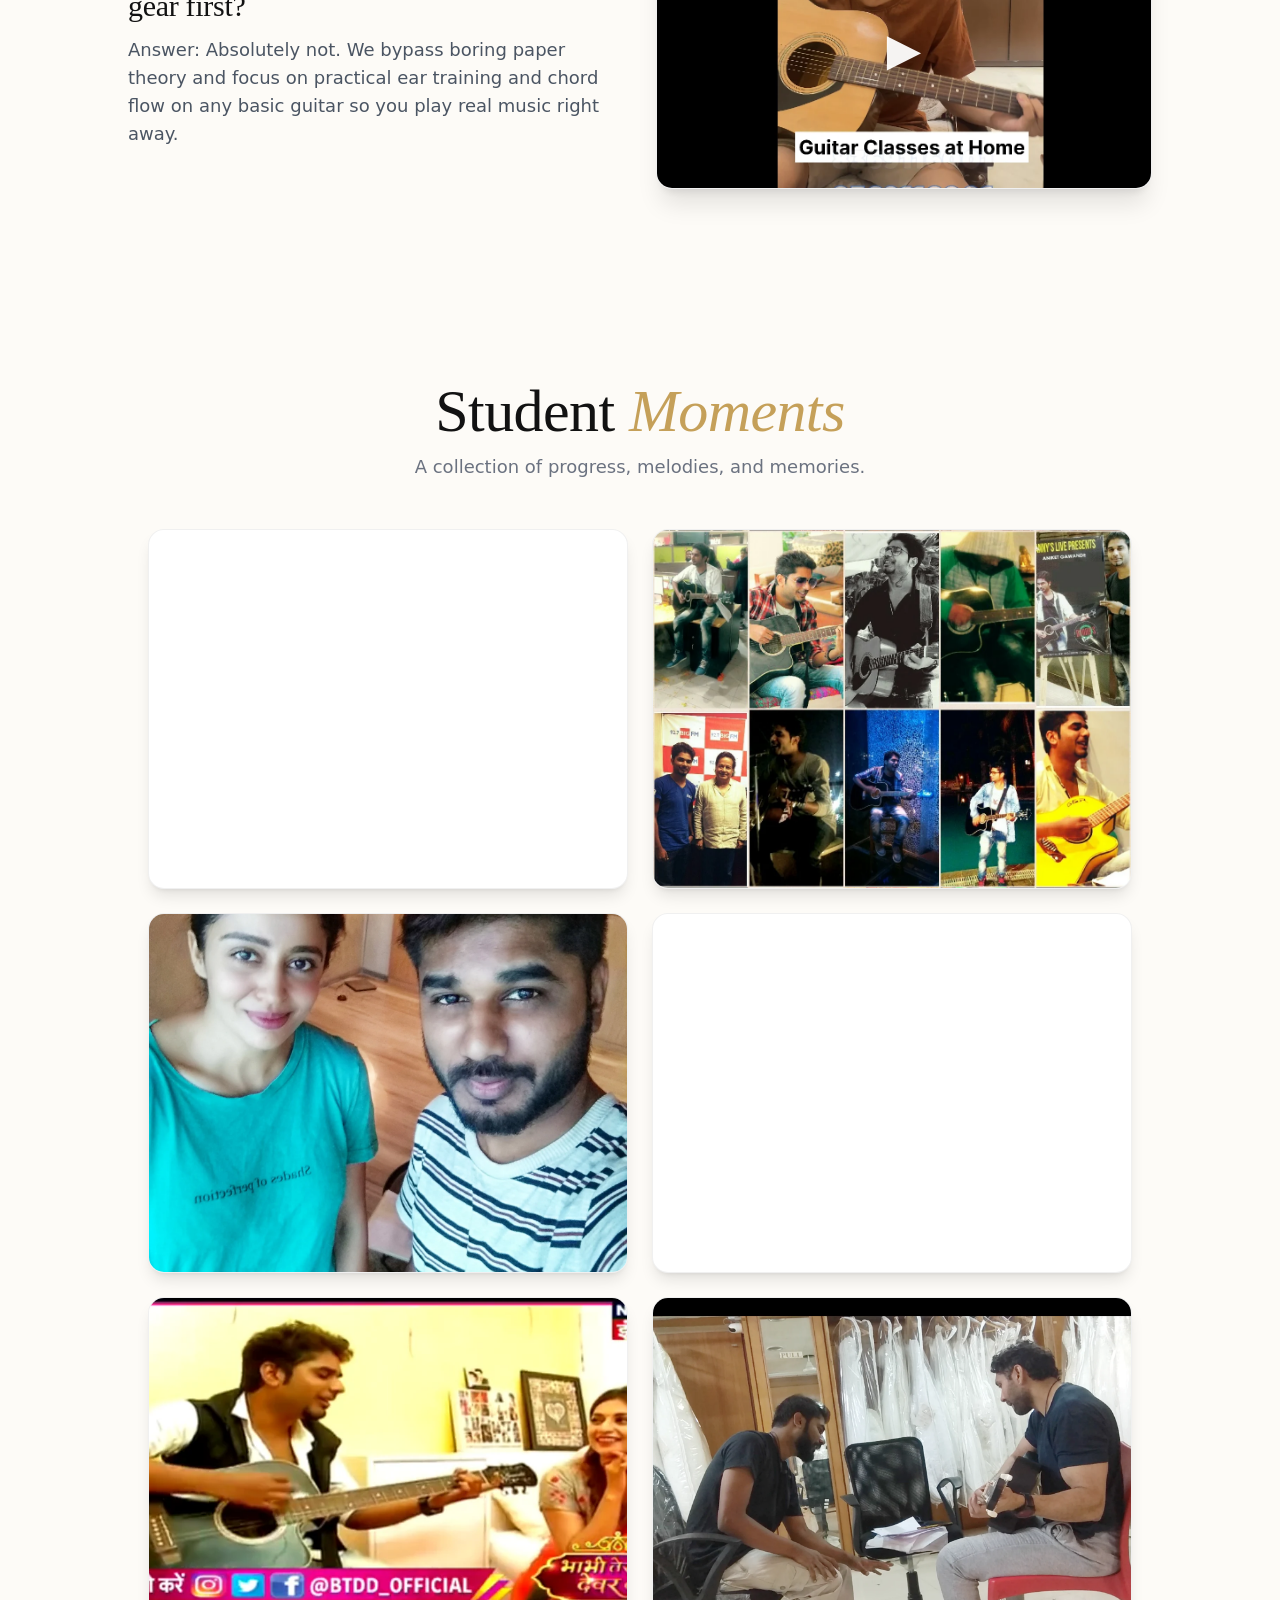
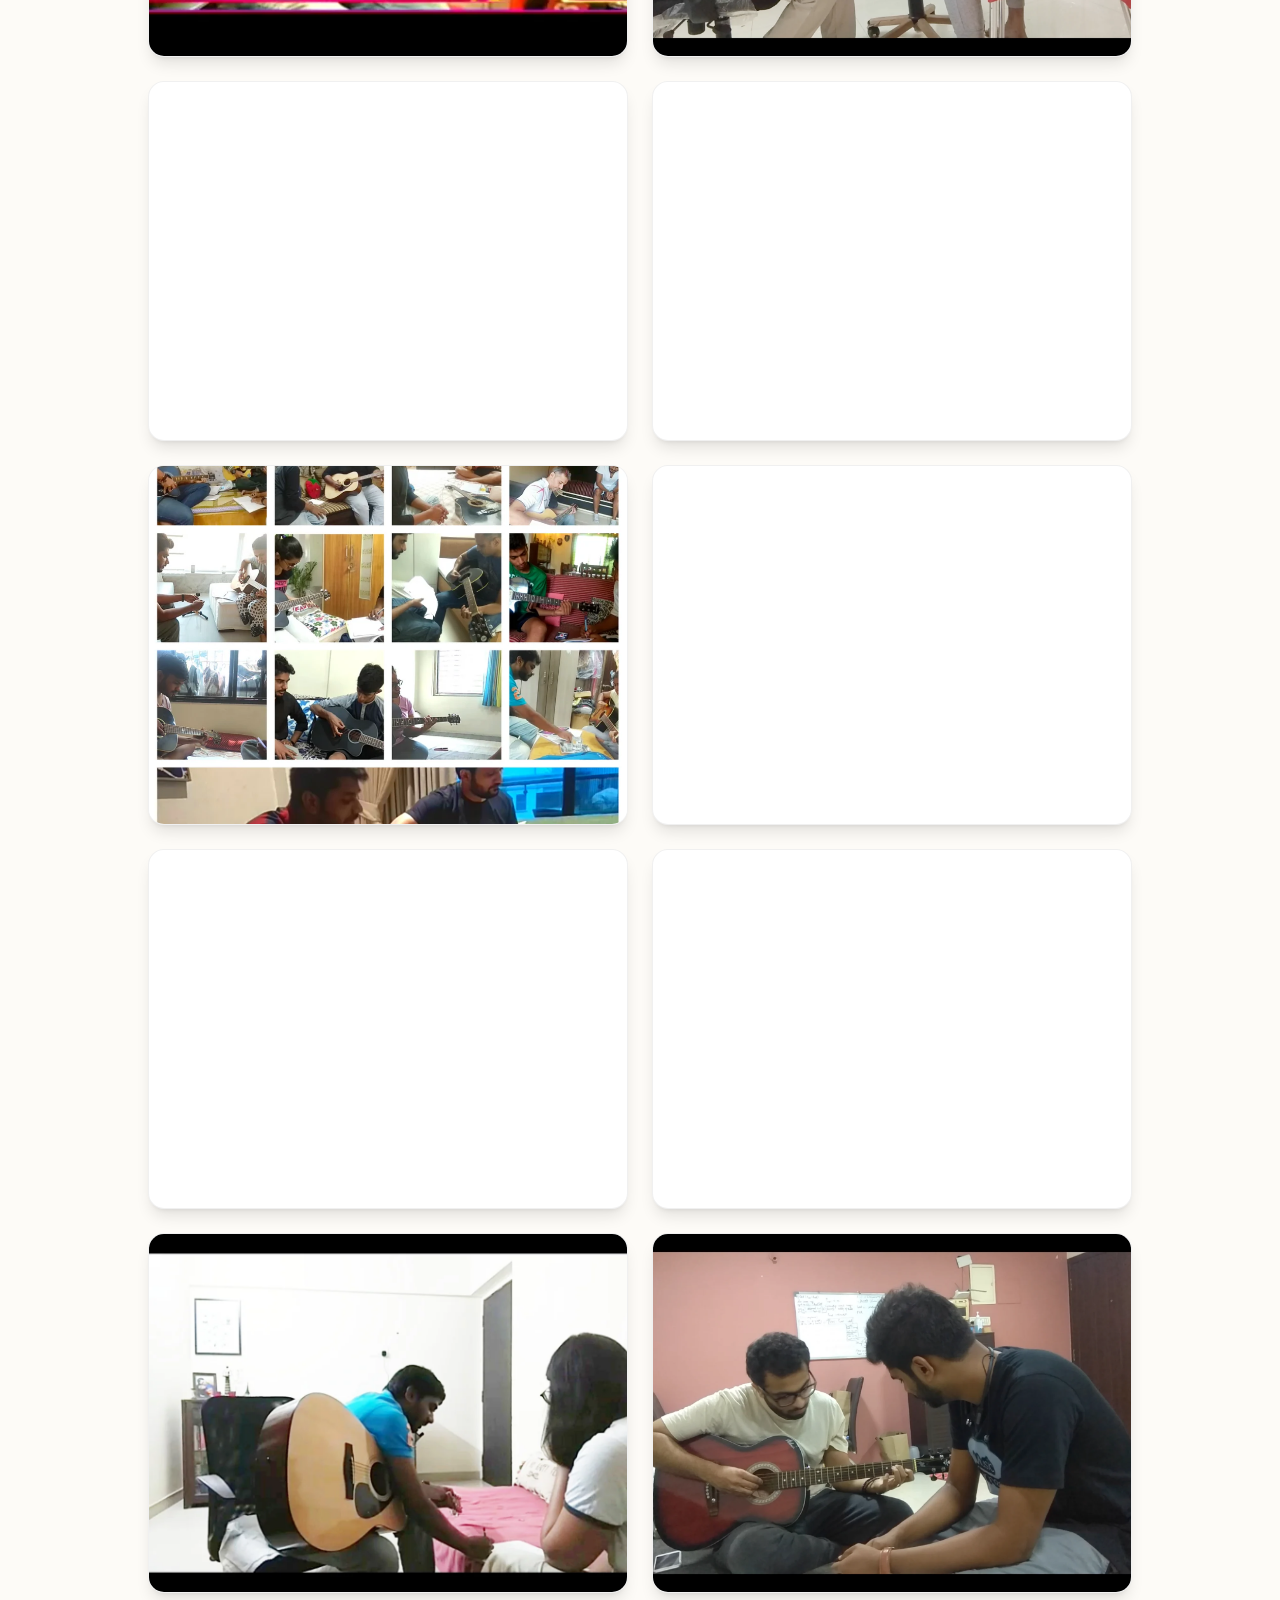
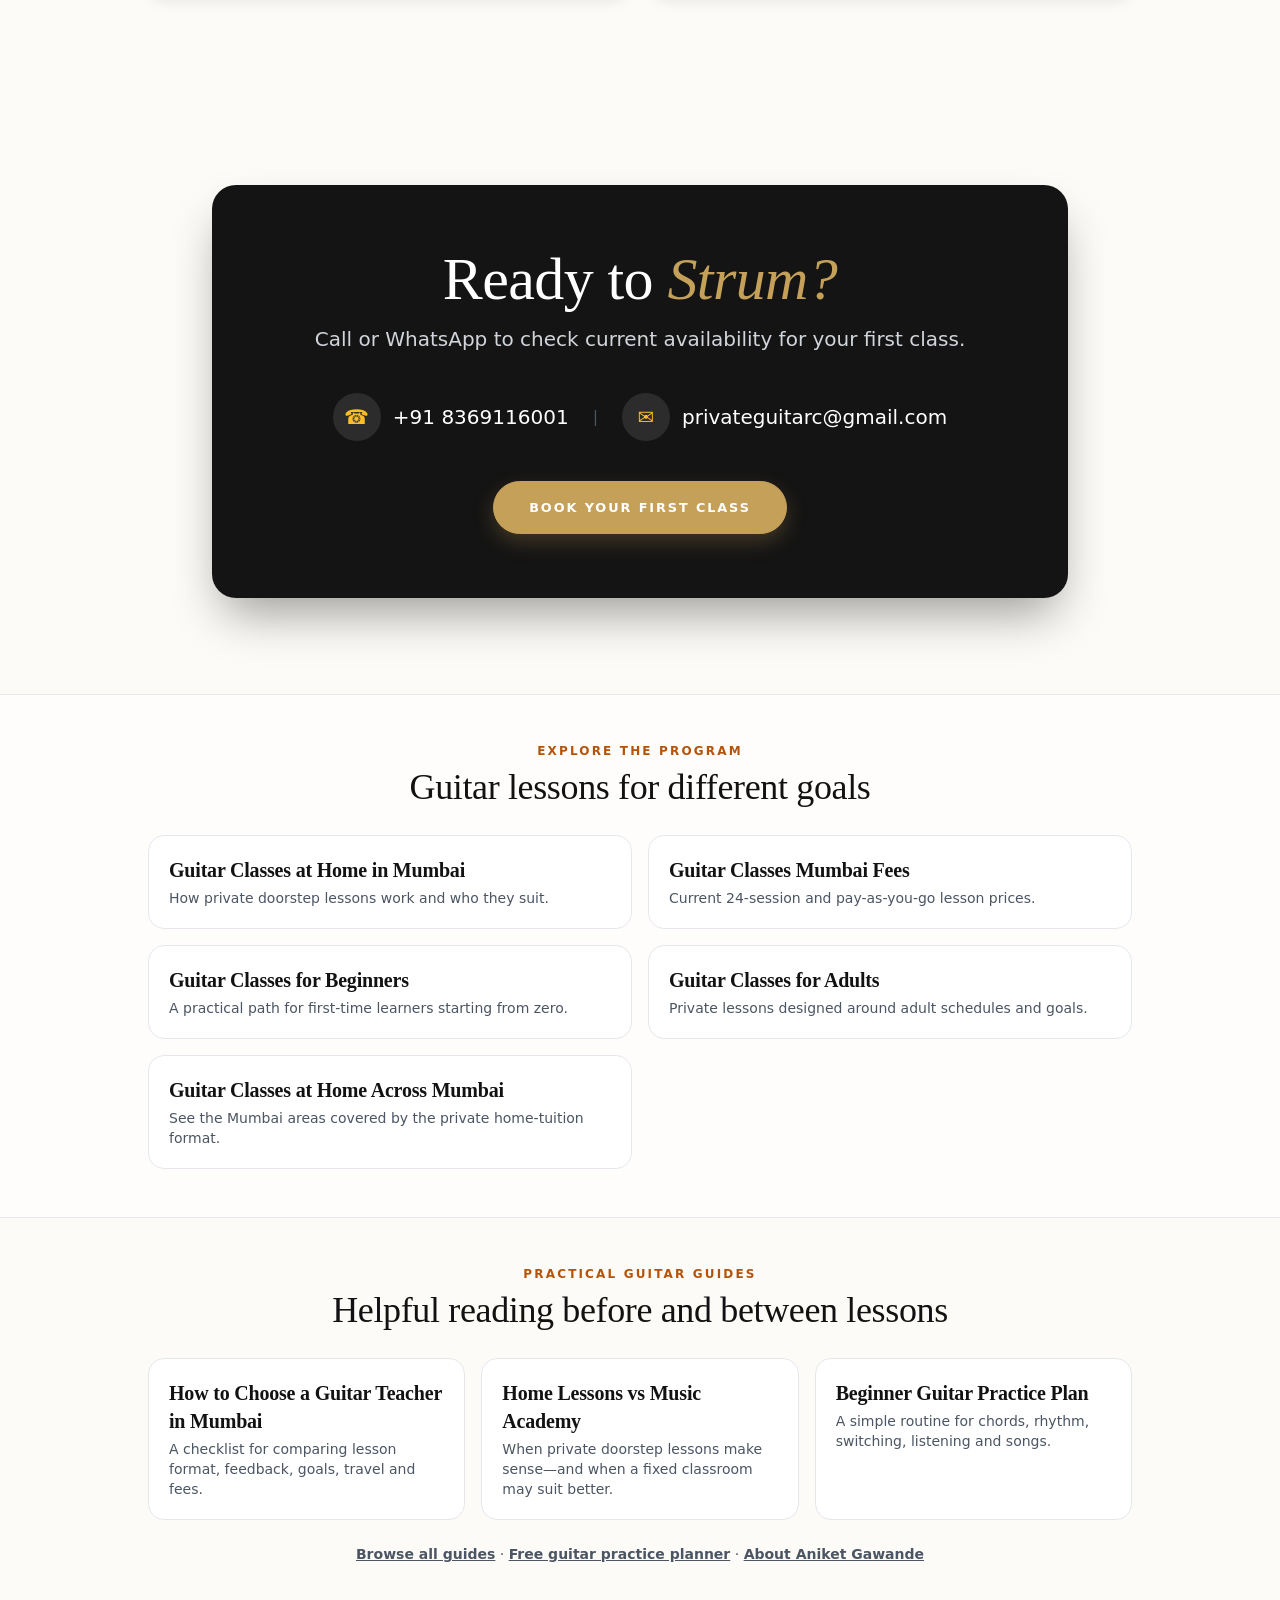
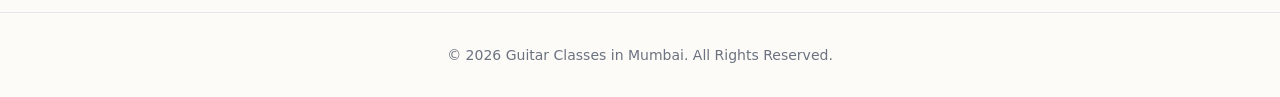
==== commit 34ab6b1a: "SEO: reduce homepage mobile network and animation cost" ====
--- a/index.html
+++ b/index.html
@@ -85,9 +85,7 @@
 
     <!-- External Assets & Stylesheets -->
     <link rel="stylesheet" href="/tailwind.min.css">
-    <link rel="preconnect" href="https://fonts.googleapis.com">
-    <link rel="preconnect" href="https://fonts.gstatic.com" crossorigin>
-    <link href="https://fonts.googleapis.com/css2?family=Cormorant+Garamond:ital,wght@0,400;0,500;0,600;0,700;1,400;1,600&family=Inter:wght@300;400;500;600;700&display=swap" rel="stylesheet">
+    <link rel="preload" as="image" href="/AG.webp" type="image/webp" fetchpriority="high">
 
     <style>
         :root {
@@ -105,10 +103,11 @@
 
         @media (max-width: 767px) {
             main section, section[id] { content-visibility: auto; contain-intrinsic-size: 700px; }
+            .cursor-note { display: none; }
         }
 
         body {
-            font-family: 'Inter', sans-serif;
+            font-family: system-ui,-apple-system,BlinkMacSystemFont,'Segoe UI',sans-serif;
             background-color: var(--bg-cream);
             color: var(--text-dark);
             font-weight: 400;
@@ -117,7 +116,7 @@
         }
 
         h1, h2, h3, h4, .font-serif {
-            font-family: 'Cormorant Garamond', serif !important;
+            font-family: Georgia,'Times New Roman',serif !important;
             letter-spacing: -0.01em;
         }
 
@@ -1180,6 +1179,18 @@
         // Load and play gallery videos only when they are close to the viewport.
         document.addEventListener('DOMContentLoaded', () => {
             const videos = document.querySelectorAll('video');
+            const isMobile = window.matchMedia('(max-width: 767px)').matches;
+            const reduceMotion = window.matchMedia('(prefers-reduced-motion: reduce)').matches;
+
+            if (isMobile || reduceMotion) {
+                videos.forEach(video => {
+                    video.preload = 'none';
+                    video.controls = true;
+                    video.pause();
+                });
+                return;
+            }
+
             const videoObserver = new IntersectionObserver((entries) => {
                 entries.forEach(({ isIntersecting, target }) => {
                     const video = target;
@@ -1199,7 +1210,7 @@
         // Floating Background Symbols
         const bgSymbols = document.getElementById('bg-symbols');
         const symbols = ['♪', '♫', '♩', '♬', '♭', '♮'];
-        const symbolCount = window.innerWidth < 768 ? 10 : 24;
+        const symbolCount = window.innerWidth < 768 ? 0 : 18;
         const animations = ['drift1 25s ease-in-out infinite', 'drift2 30s ease-in-out infinite', 'drift3 20s ease-in-out infinite', 'drift4 35s ease-in-out infinite'];
 
         for(let i = 0; i < symbolCount; i++) {
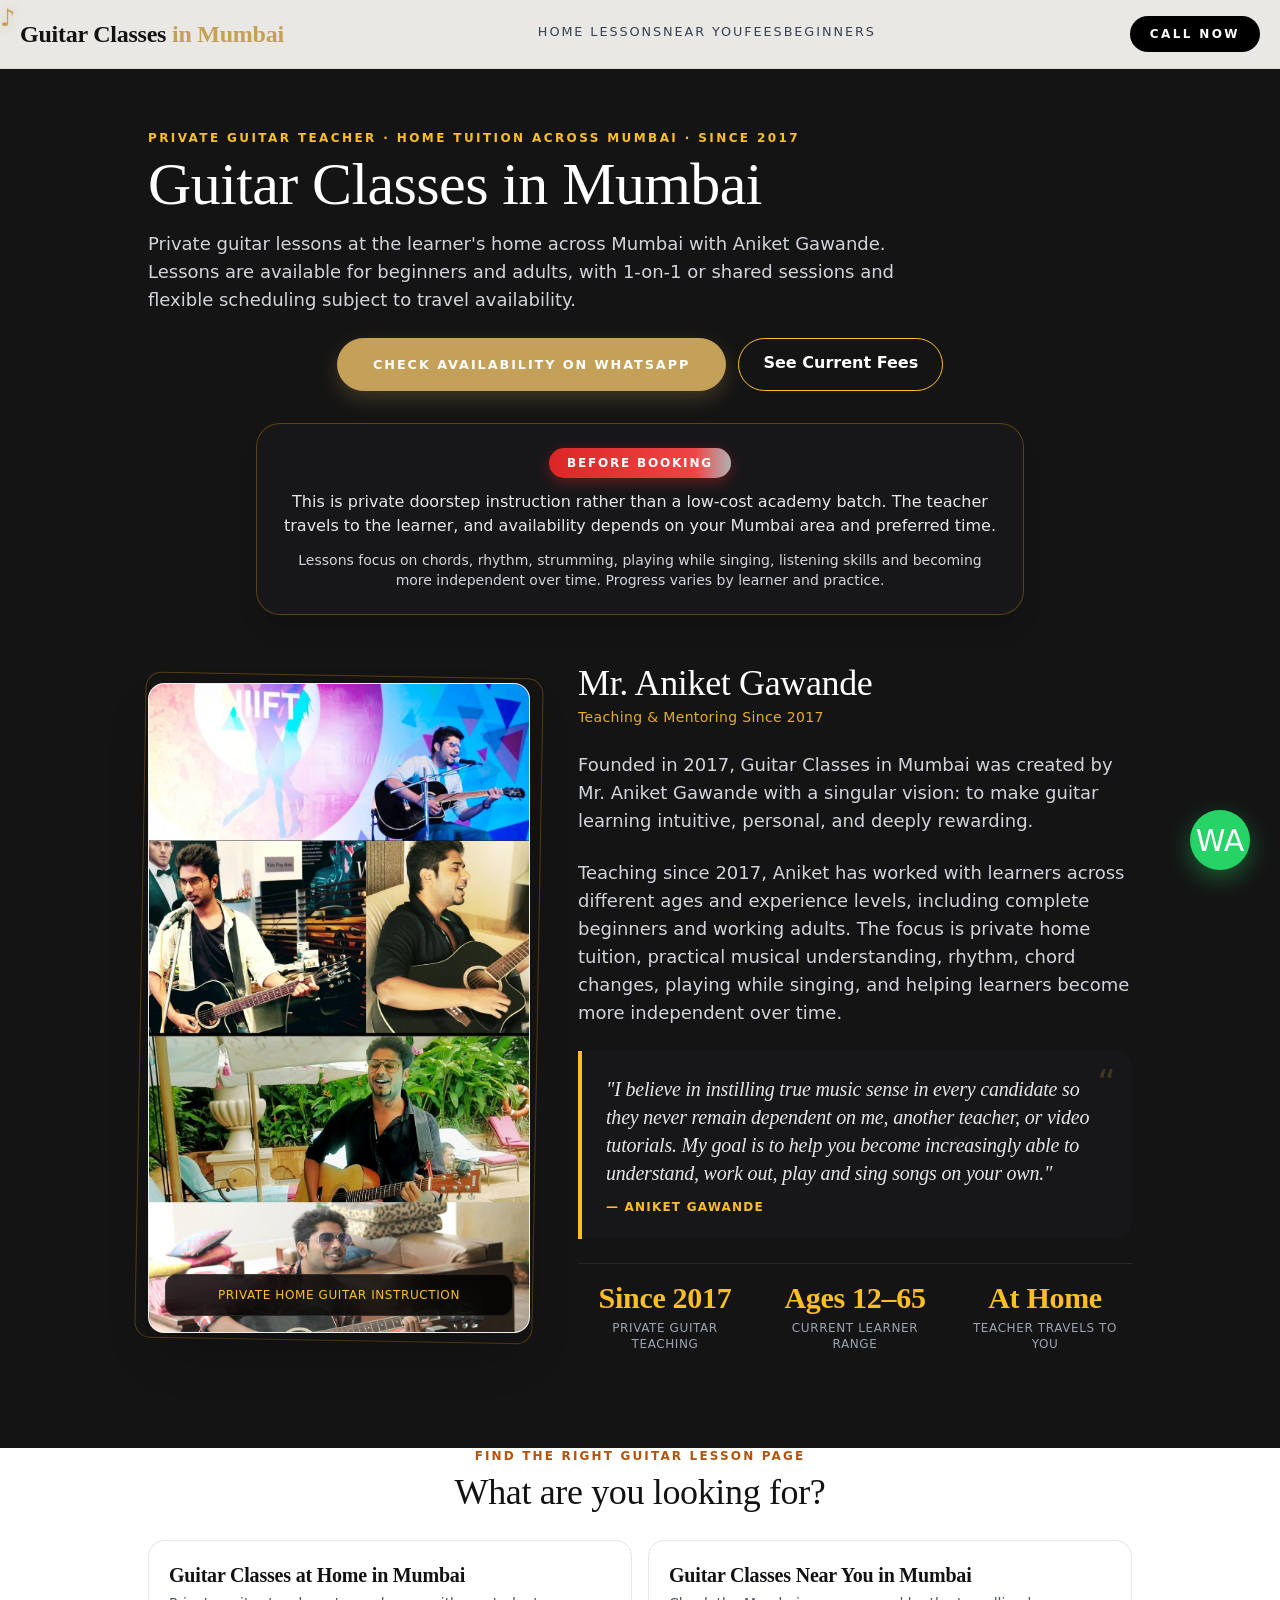
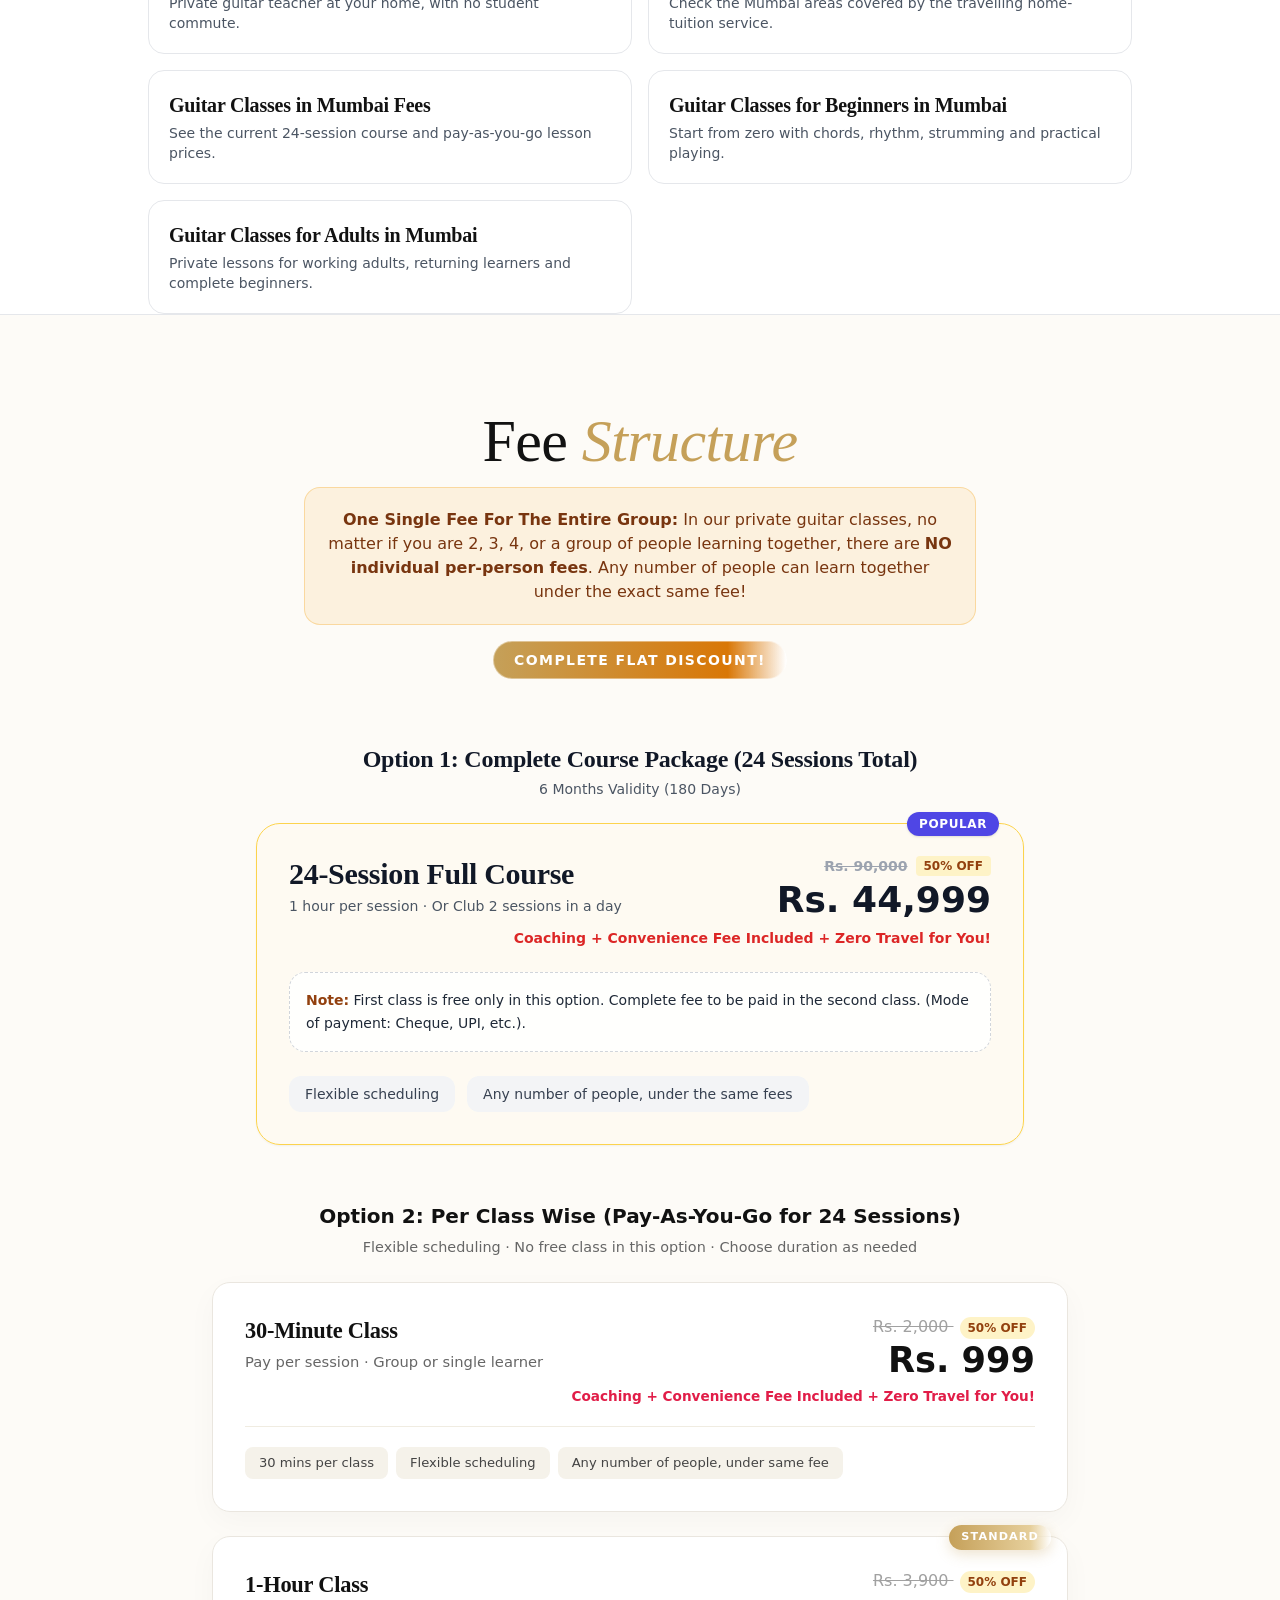
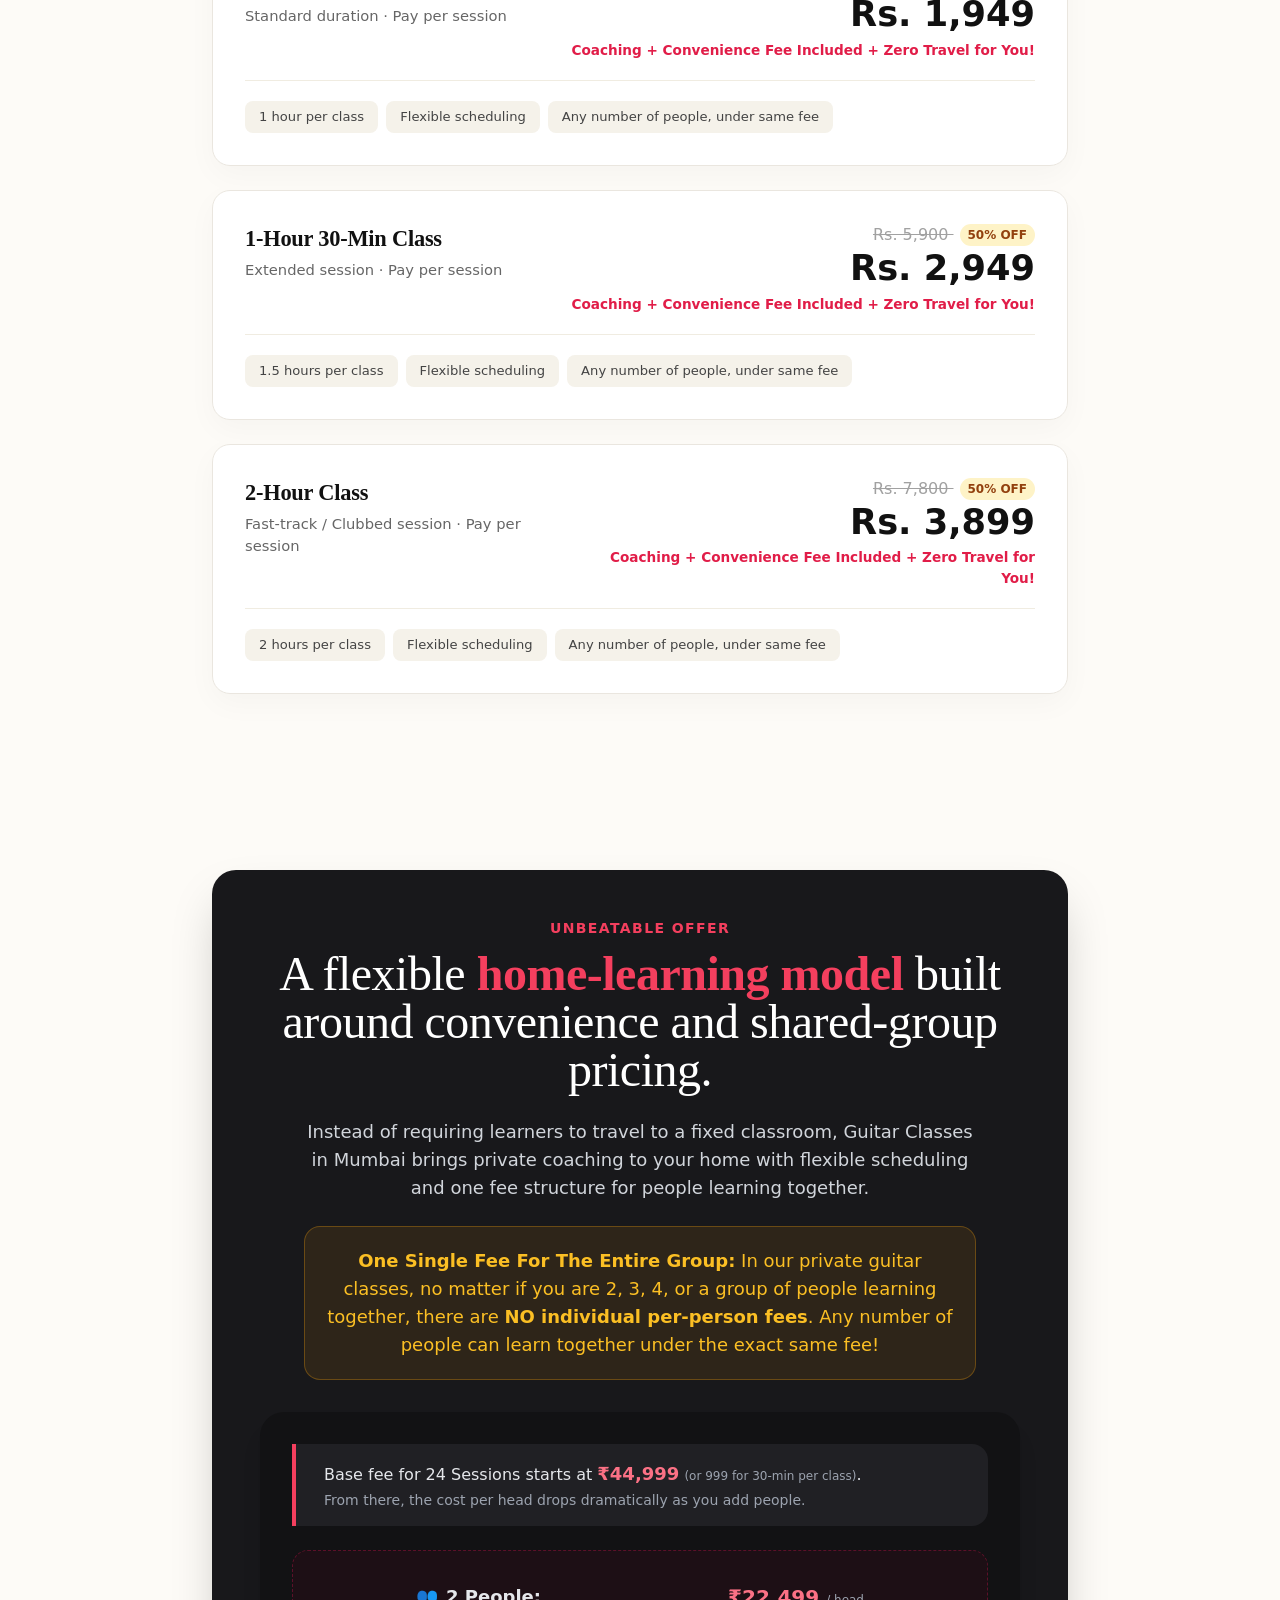
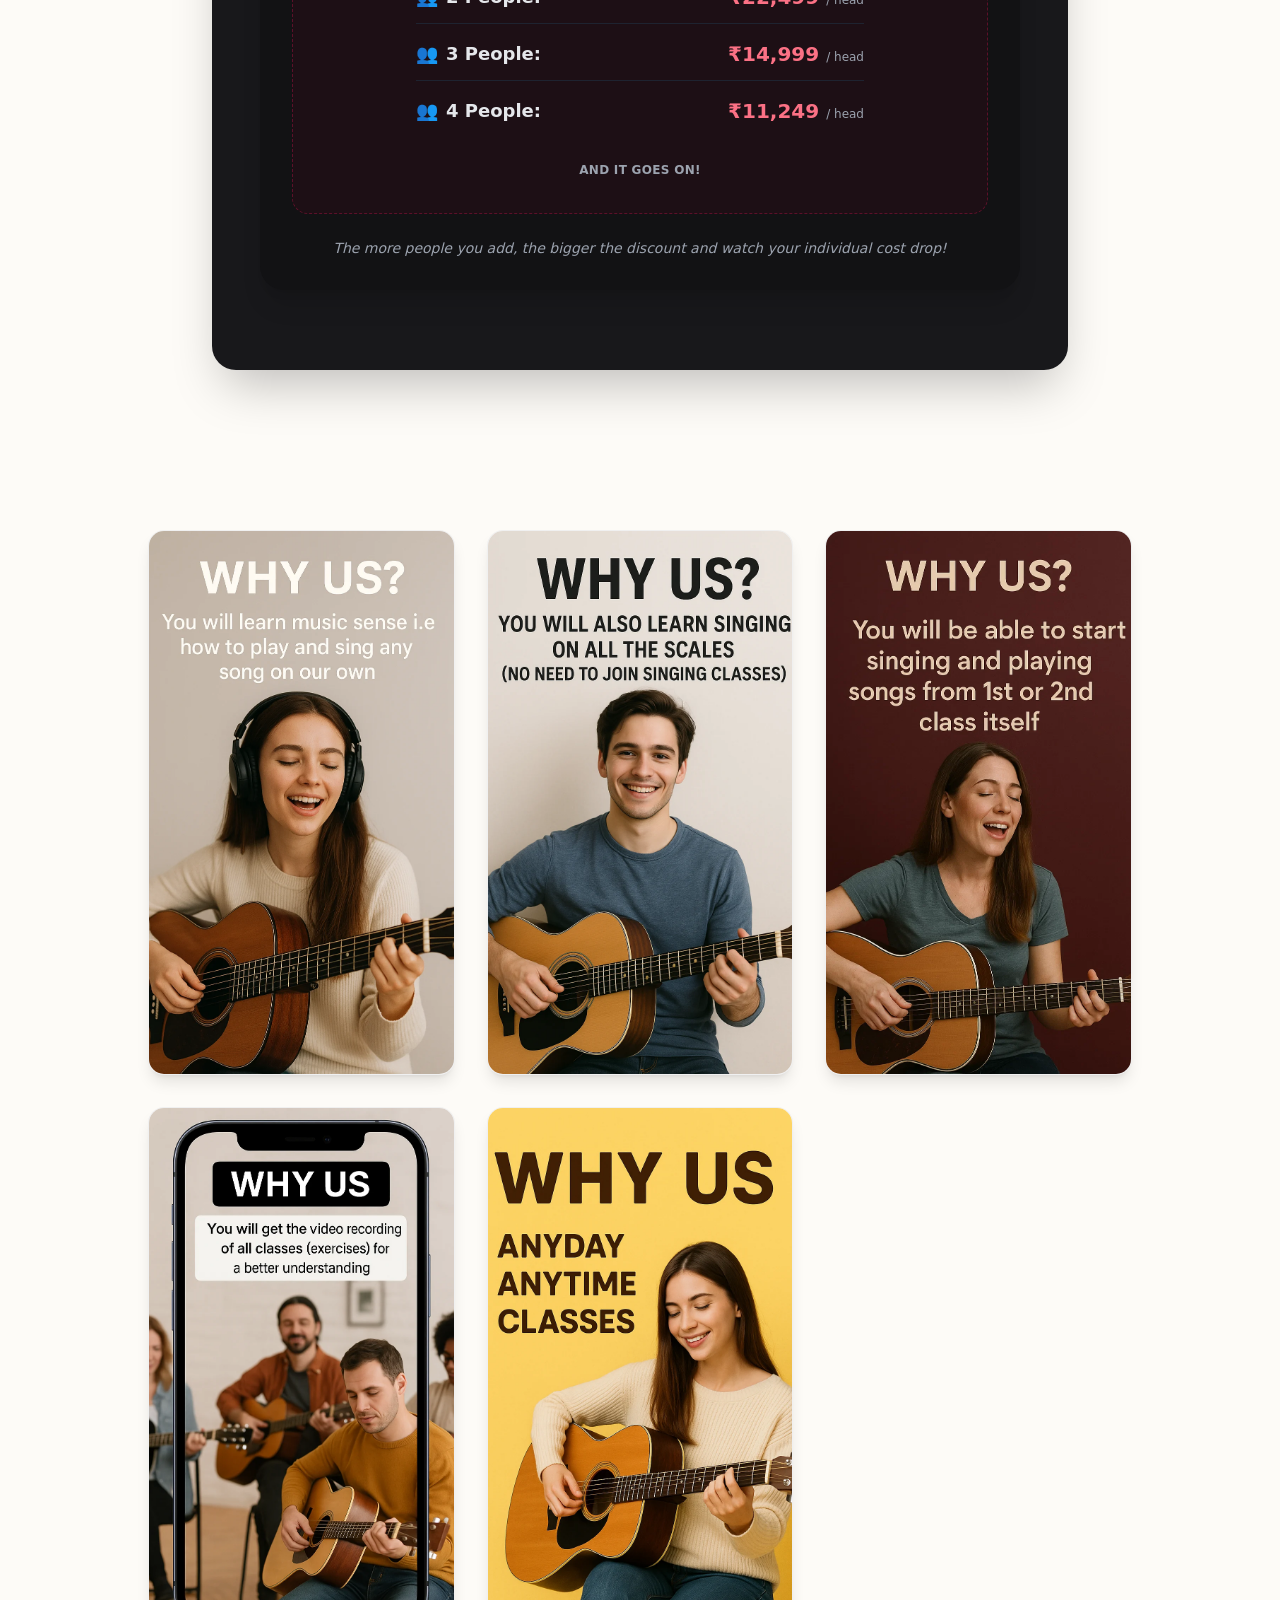
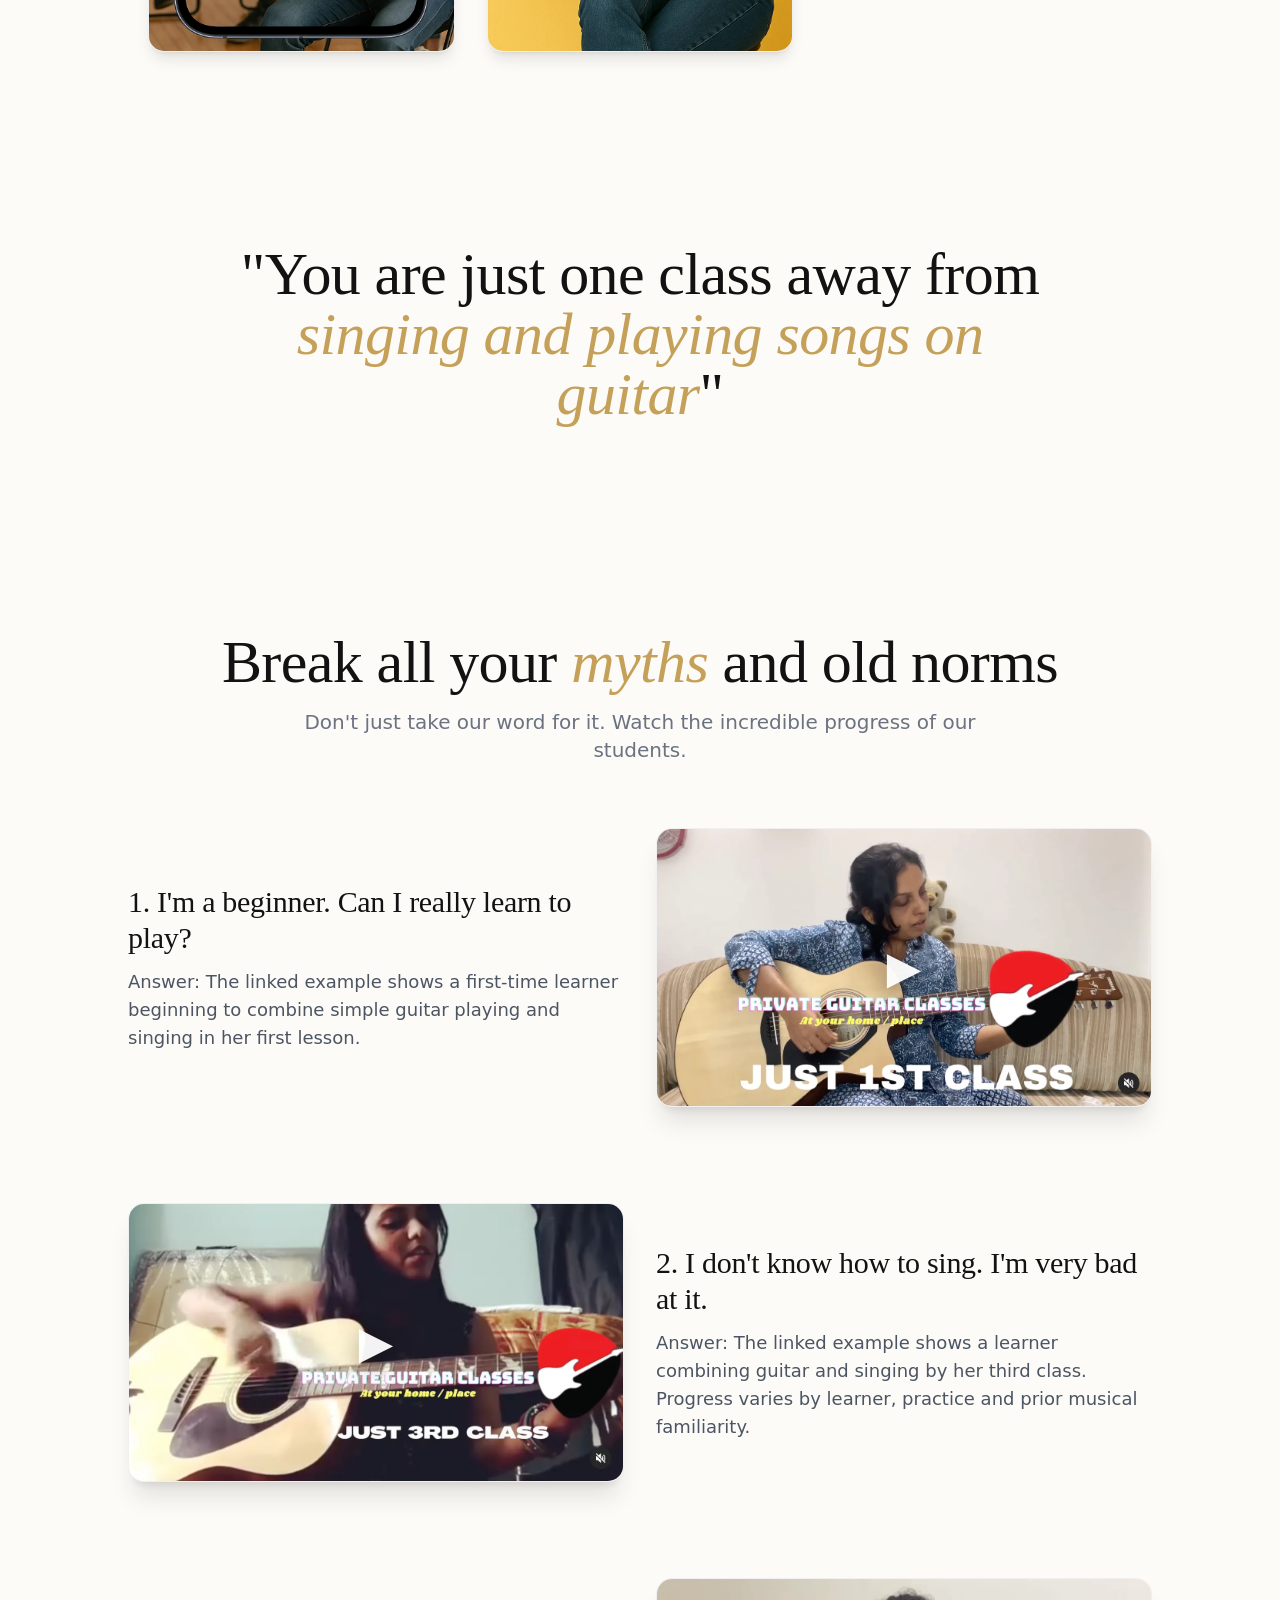
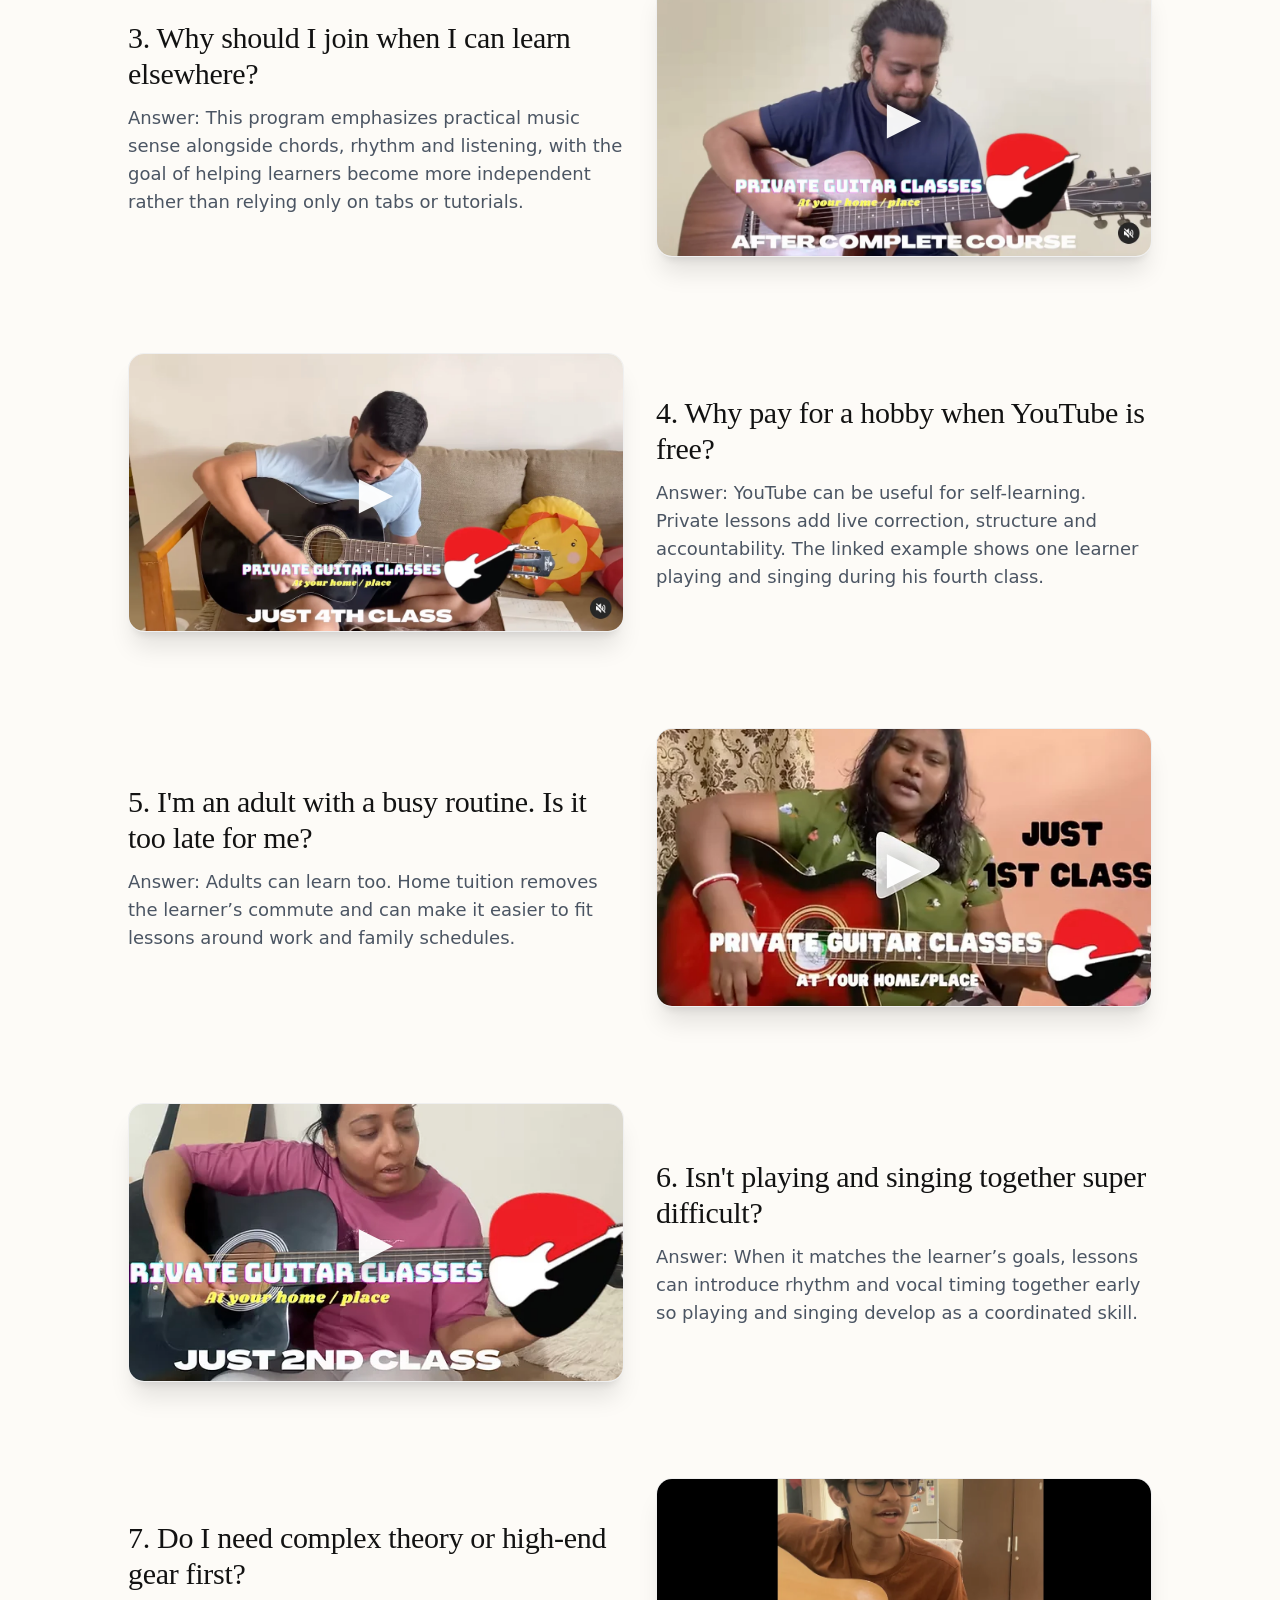
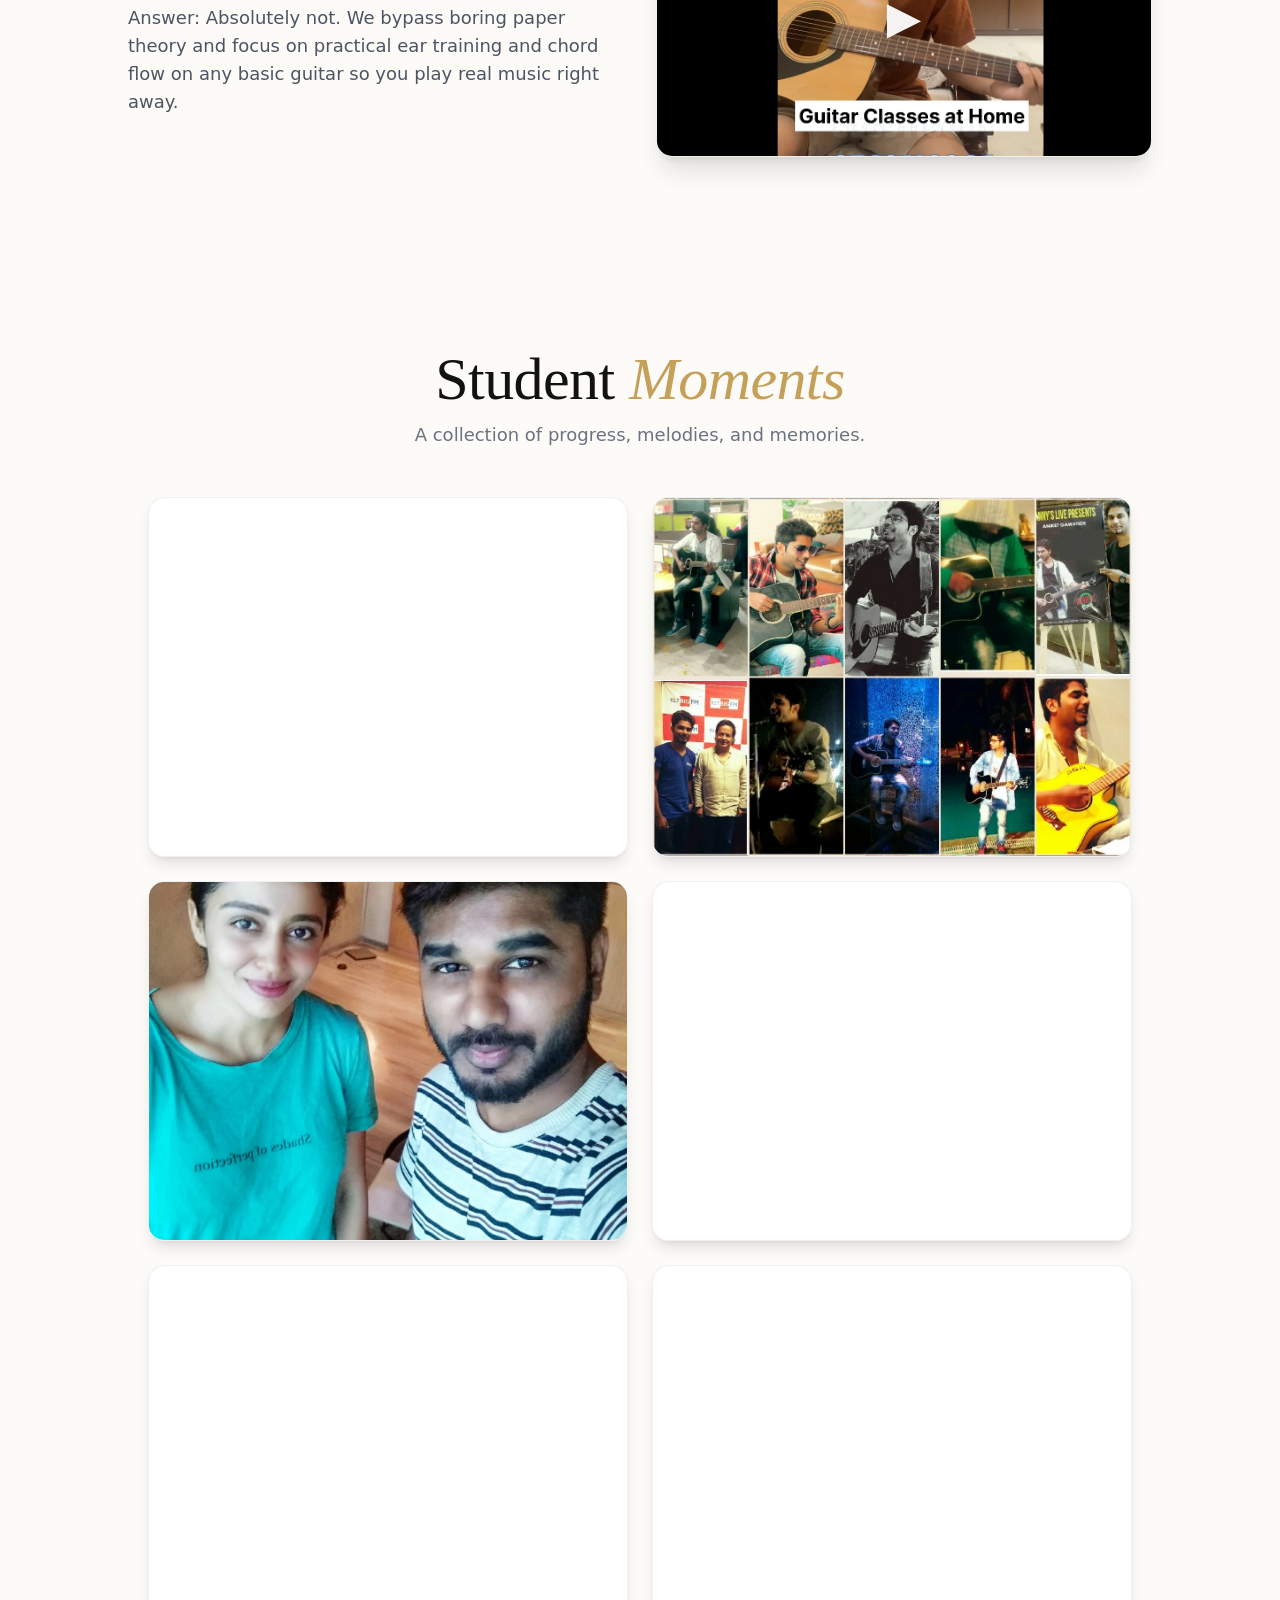
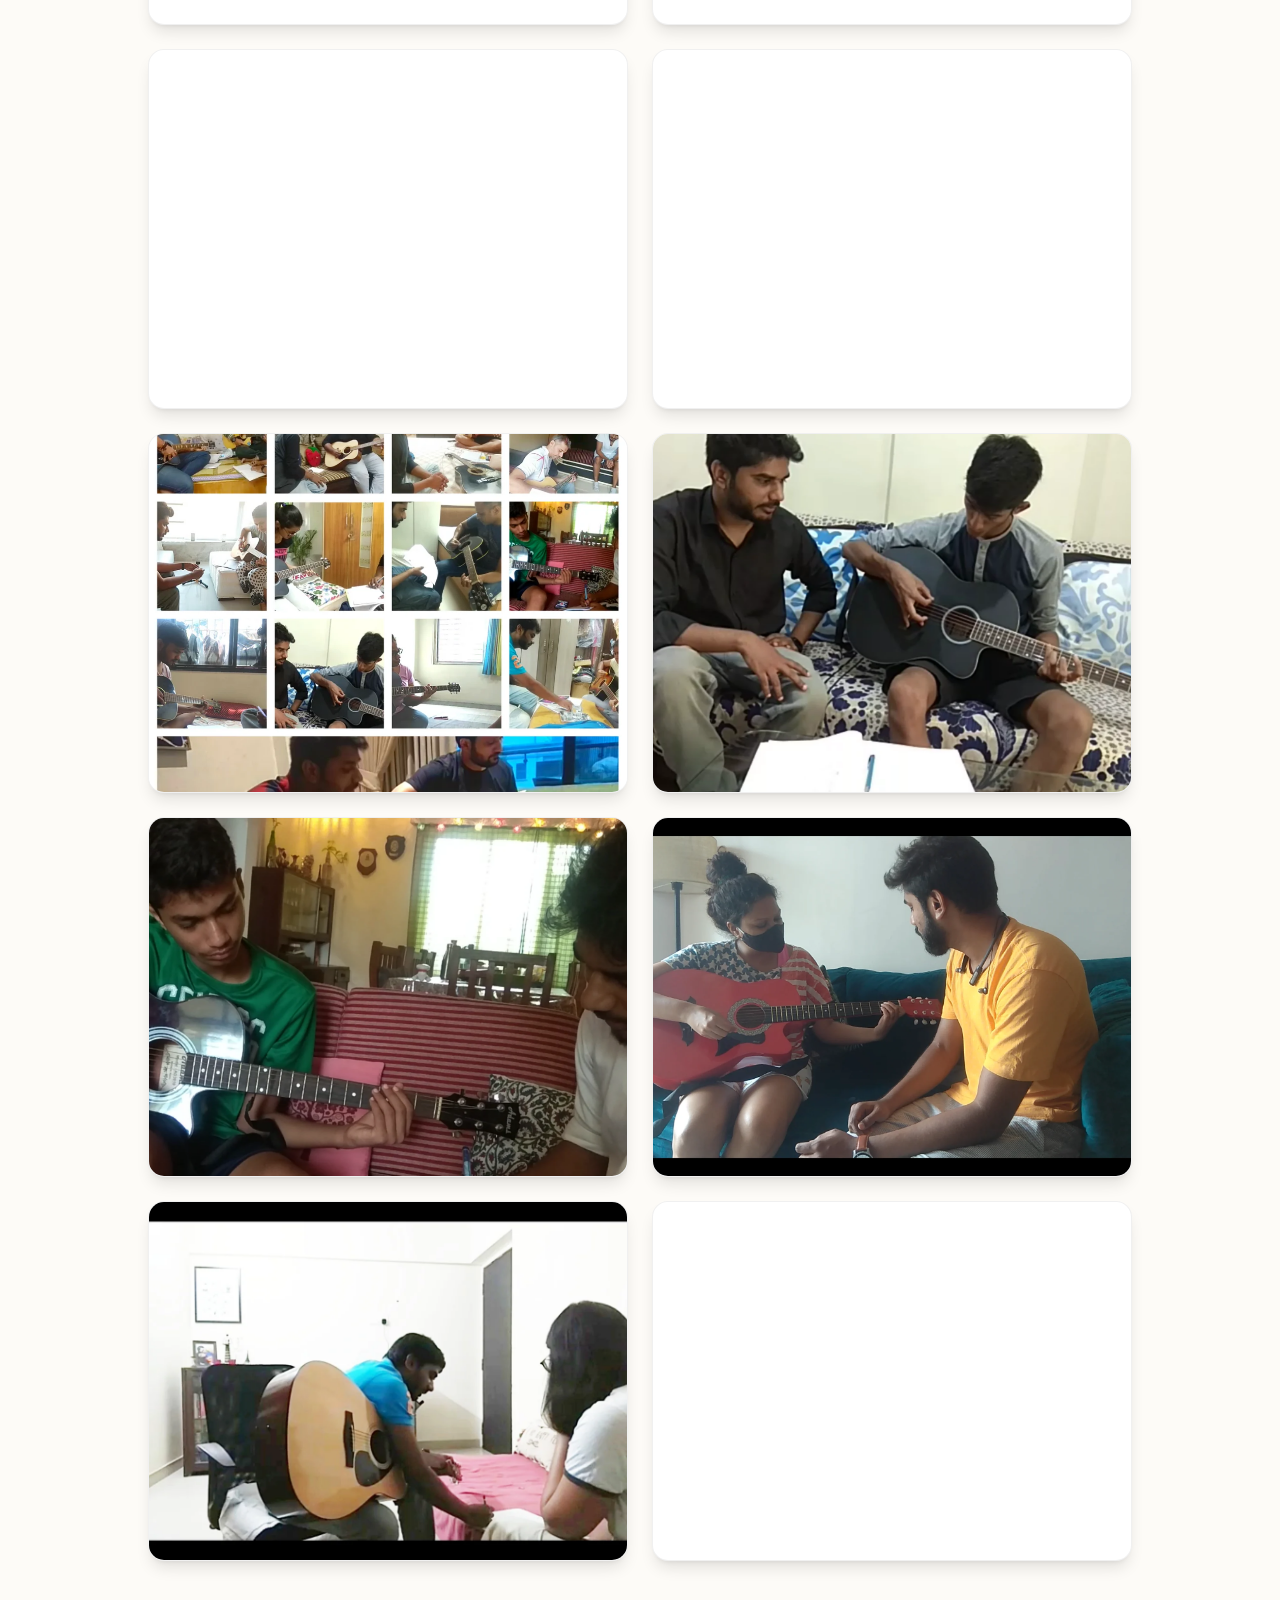
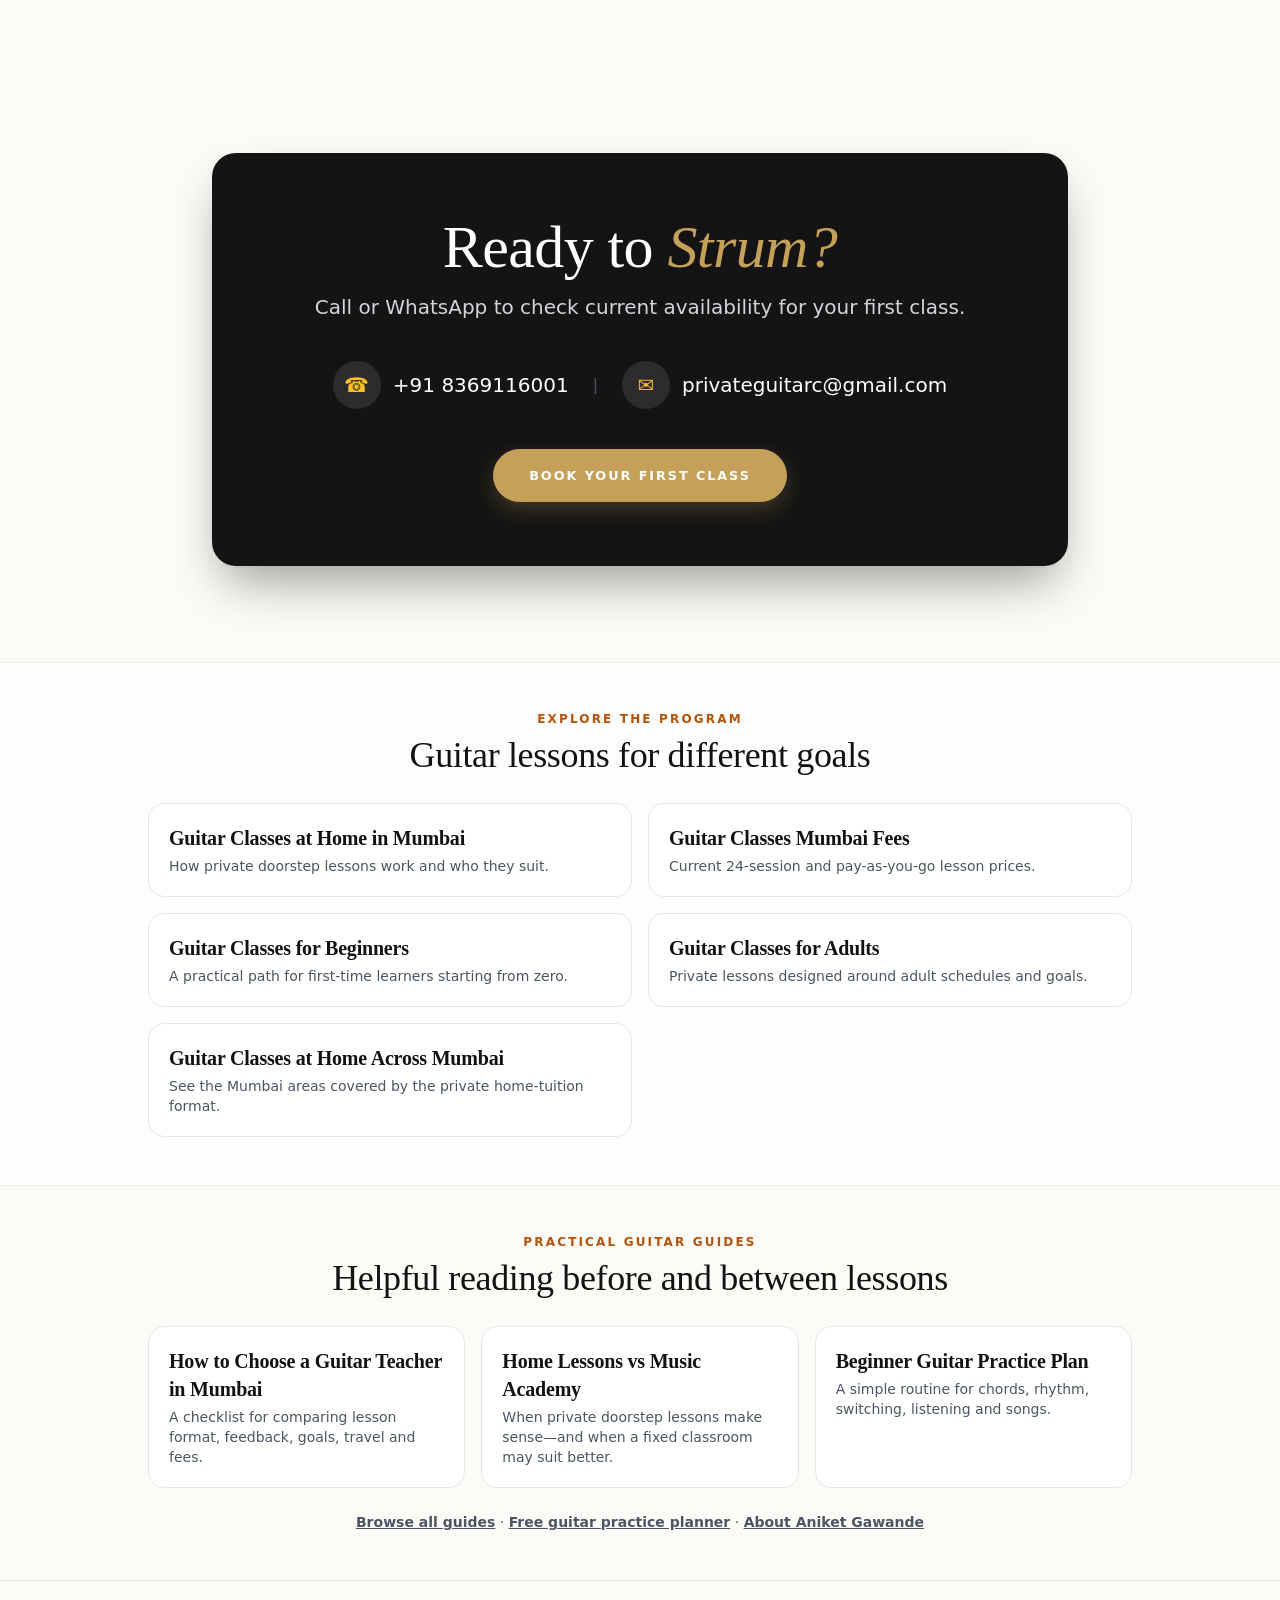
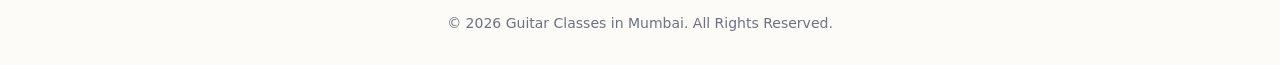
==== commit 9d7d5274: "SEO: put service intent and contact action above booking note" ====
--- a/index.html
+++ b/index.html
@@ -458,41 +458,30 @@
         <section id="founder" class="first-section pb-16 md:pb-24 bg-[#141414] text-white relative overflow-hidden">
             <div class="container mx-auto px-5 max-w-5xl relative z-10">
                 
-                <!-- TOP DISCLAIMER BANNER -->
-                <div class="mb-12 text-center" data-aos="fade-down">
-                    <div class="bg-zinc-900/90 border border-red-500/40 p-6 md:p-8 rounded-3xl shadow-2xl max-w-3xl mx-auto">
-                        <div class="mb-4">
-                            <span class="disclaimer-badge">PLEASE READ BEFORE INQUIRING</span>
-                        </div>
-                        <p class="text-gray-200 text-sm md:text-base mb-4 font-medium leading-relaxed">
-                            If you are looking mainly for the lowest-cost batch option, this program may not be the right fit. It is designed as private doorstep instruction with personal attention.
-                        </p>
-                        <p class="text-amber-400 text-sm md:text-base font-semibold mb-4">
-                            We offer private, 1-on-1 doorstep guitar instruction for learners who want focused personal guidance:
-                        </p>
-                        <ul class="text-gray-300 text-xs md:text-sm text-left max-w-xl mx-auto space-y-2 mb-6 font-normal">
-                            <li class="flex items-start gap-2">
-                                <span class="text-amber-400 font-bold">•</span>
-                                <span>Start playing and singing songs by your <strong>2nd or 3rd session</strong>.</span>
-                            </li>
-                            <li class="flex items-start gap-2">
-                                <span class="text-amber-400 font-bold">•</span>
-                                <span>Master complete guitar autonomy in just <strong>24 sessions</strong>.</span>
-                            </li>
-                            <li class="flex items-start gap-2">
-                                <span class="text-amber-400 font-bold">•</span>
-                                <span>Build listening, rhythm and chord skills that can help you work out more songs independently instead of relying only on tabs or tutorials.</span>
-                            </li>
-                        </ul>
-                        <p class="text-gray-300 text-xs md:text-sm italic font-light border-t border-zinc-800 pt-3">
-                            If you are ready to invest in true musical independence, we look forward to coaching you.
-                        </p>
-                    </div>
-                </div>
-
-                <div class="text-center md:text-left mb-10">
+                <div class="text-center md:text-left mb-8">
                     <p class="text-amber-400 uppercase tracking-[0.2em] text-xs font-semibold mb-2">Private Guitar Teacher · Home Tuition Across Mumbai · Since 2017</p>
                     <h1 class="text-4xl md:text-6xl font-serif text-white">Guitar Classes in Mumbai</h1>
+                    <p class="text-gray-300 text-base md:text-lg leading-relaxed mt-4 max-w-3xl">
+                        Private guitar lessons at the learner's home across Mumbai with Aniket Gawande. Lessons are available for beginners and adults, with 1-on-1 or shared sessions and flexible scheduling subject to travel availability.
+                    </p>
+                    <div class="flex flex-col sm:flex-row gap-3 mt-6 justify-center md:justify-start">
+                        <a href="https://wa.me/918369116001" class="btn-gold text-center px-6 py-3 rounded-full font-semibold">Check Availability on WhatsApp</a>
+                        <a href="/guitar-classes-mumbai-fees/" class="border border-amber-400 text-amber-300 text-center px-6 py-3 rounded-full font-semibold hover:bg-amber-400/10 transition">See Current Fees</a>
+                    </div>
+                </div>
+
+                <div class="mb-12 text-center">
+                    <div class="bg-zinc-900/90 border border-amber-500/30 p-5 md:p-6 rounded-3xl shadow-xl max-w-3xl mx-auto">
+                        <div class="mb-3">
+                            <span class="disclaimer-badge">BEFORE BOOKING</span>
+                        </div>
+                        <p class="text-gray-200 text-sm md:text-base mb-3 font-medium leading-relaxed">
+                            This is private doorstep instruction rather than a low-cost academy batch. The teacher travels to the learner, and availability depends on your Mumbai area and preferred time.
+                        </p>
+                        <p class="text-gray-300 text-xs md:text-sm leading-relaxed">
+                            Lessons focus on chords, rhythm, strumming, playing while singing, listening skills and becoming more independent over time. Progress varies by learner and practice.
+                        </p>
+                    </div>
                 </div>
 
                 <div class="grid grid-cols-1 md:grid-cols-12 gap-8 md:gap-12 items-center">
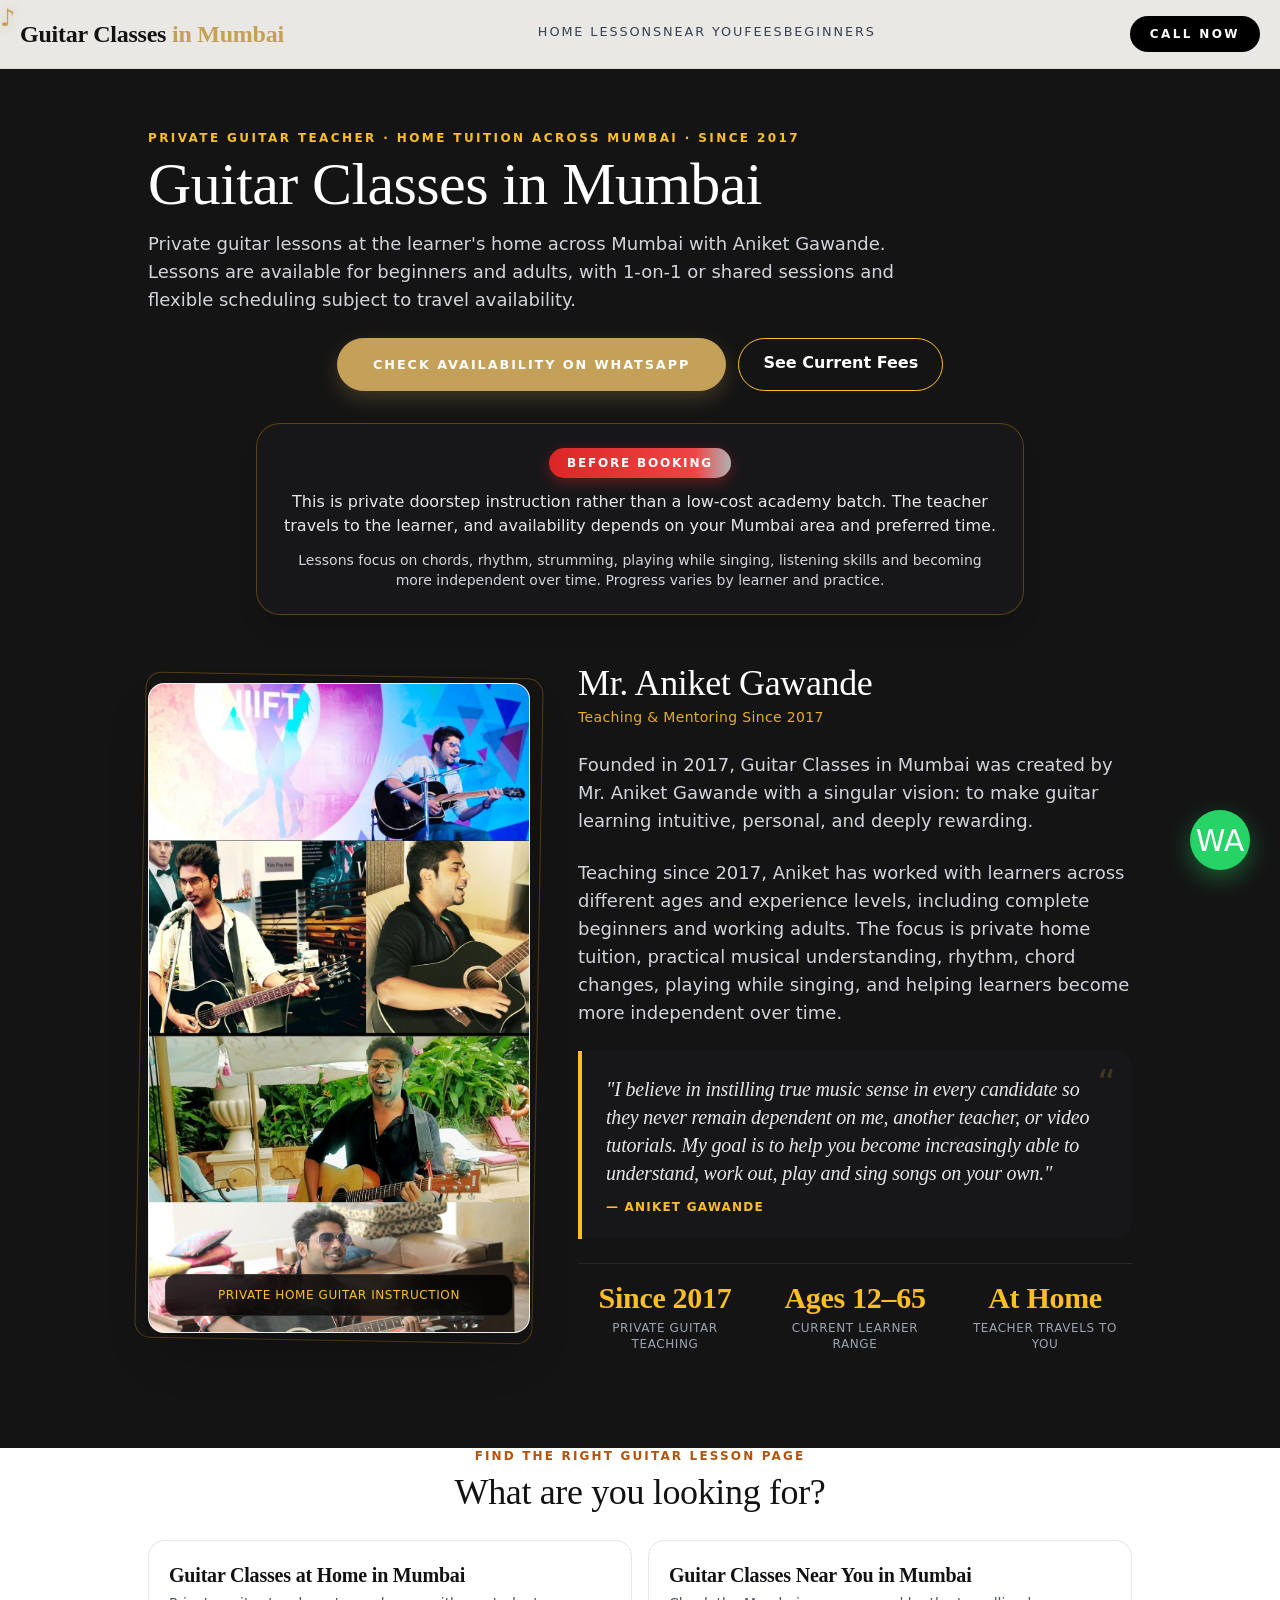
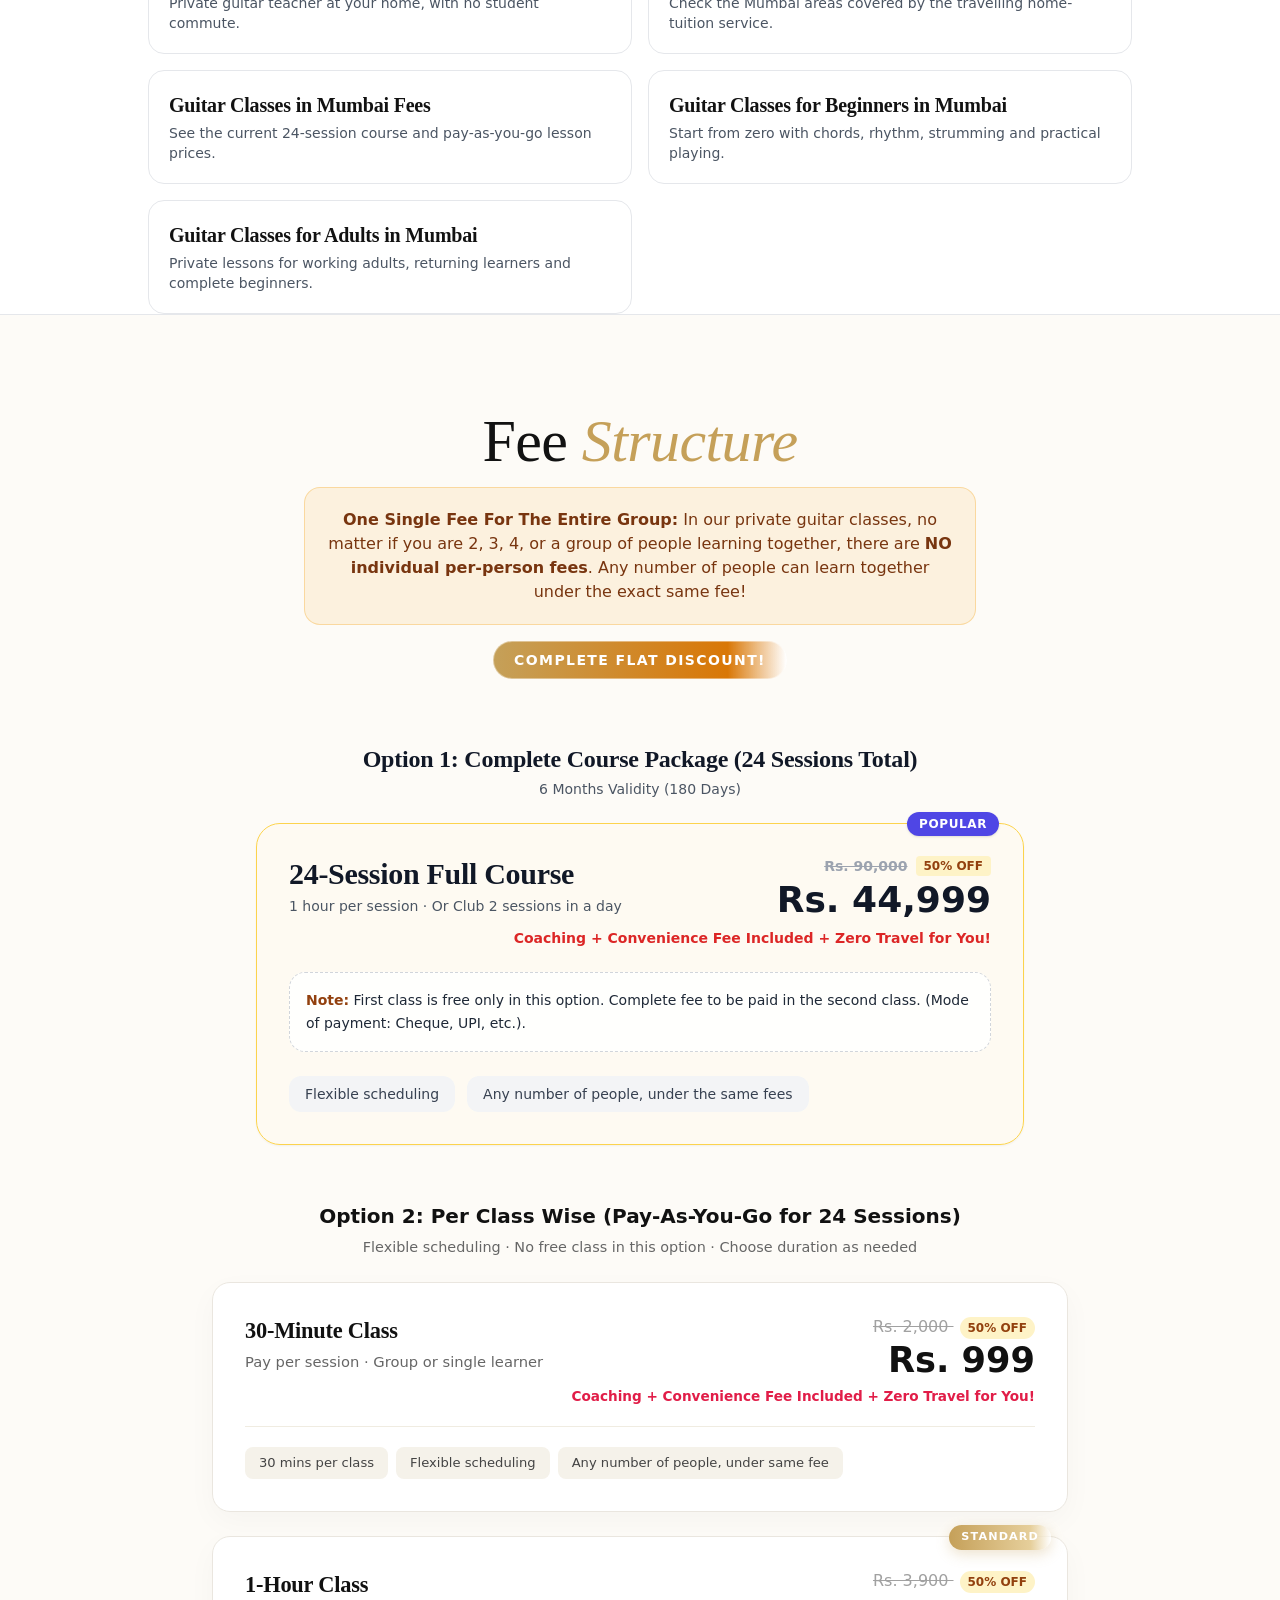
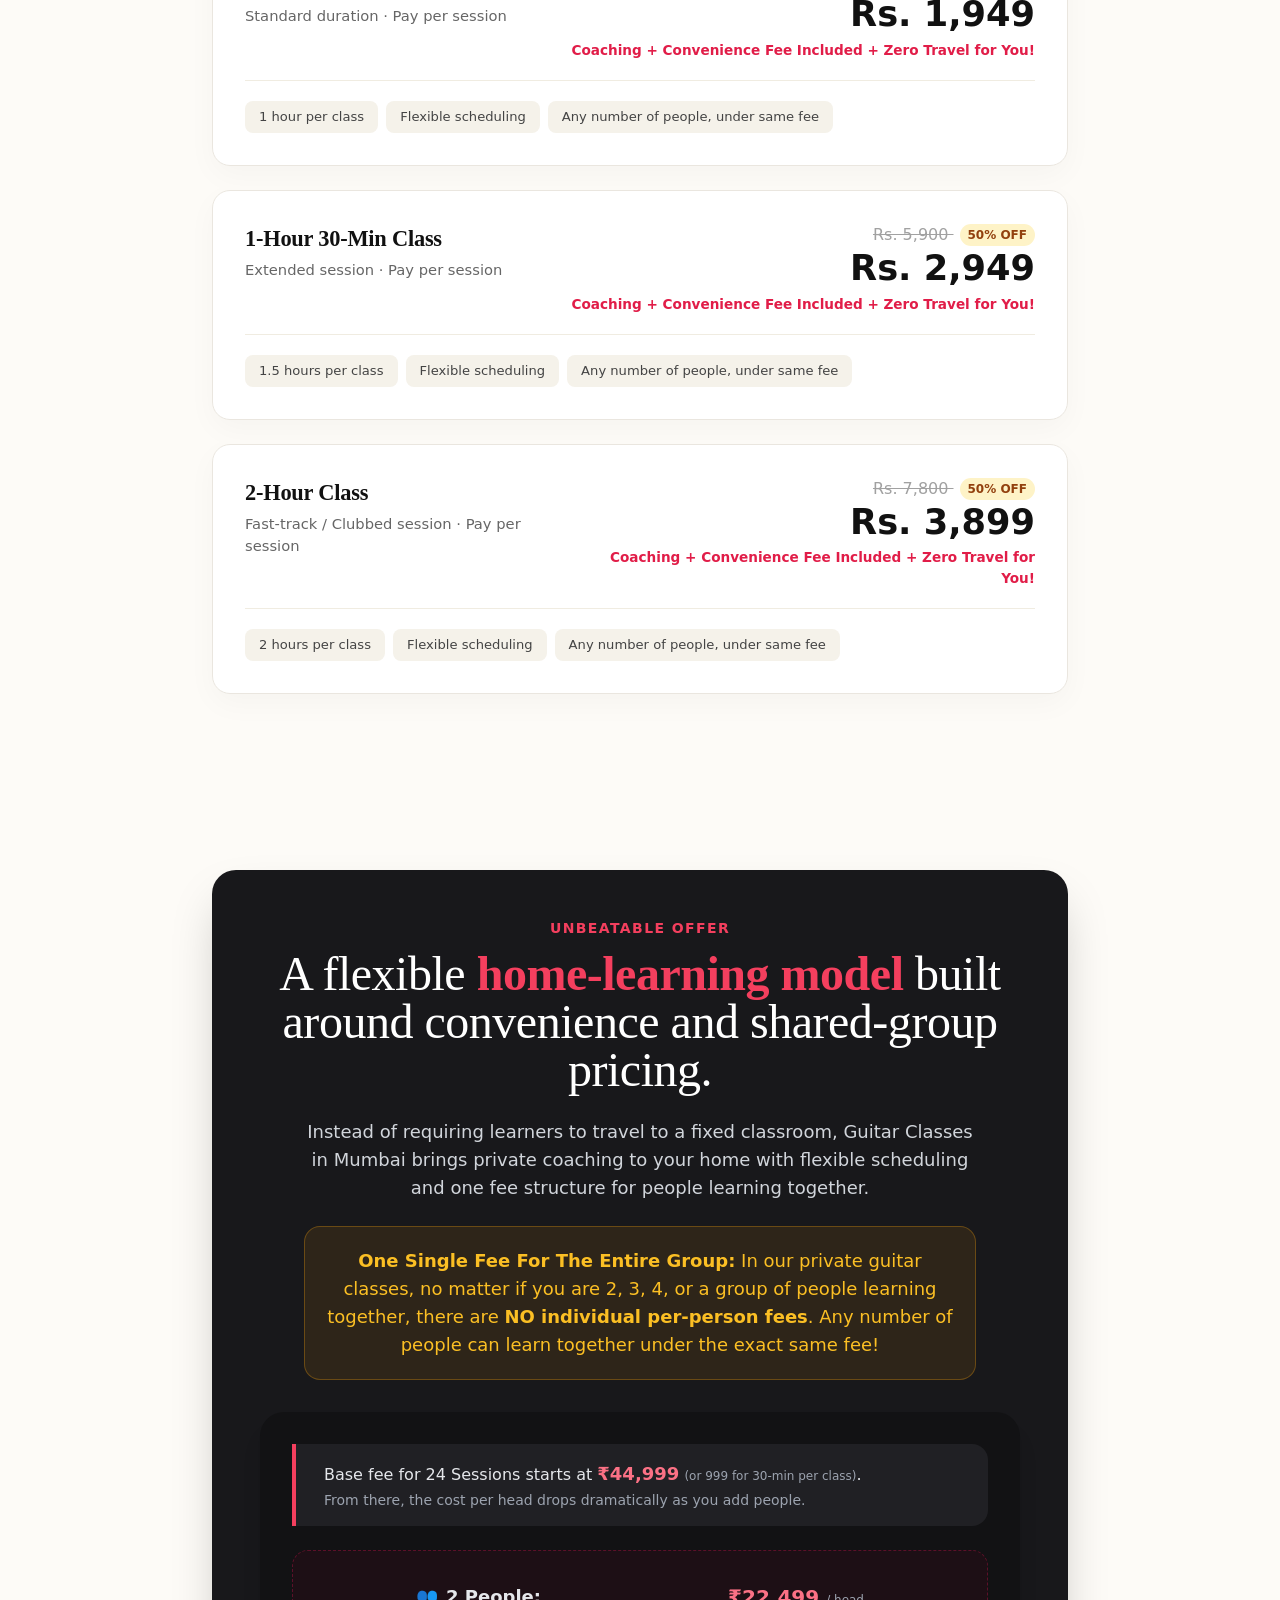
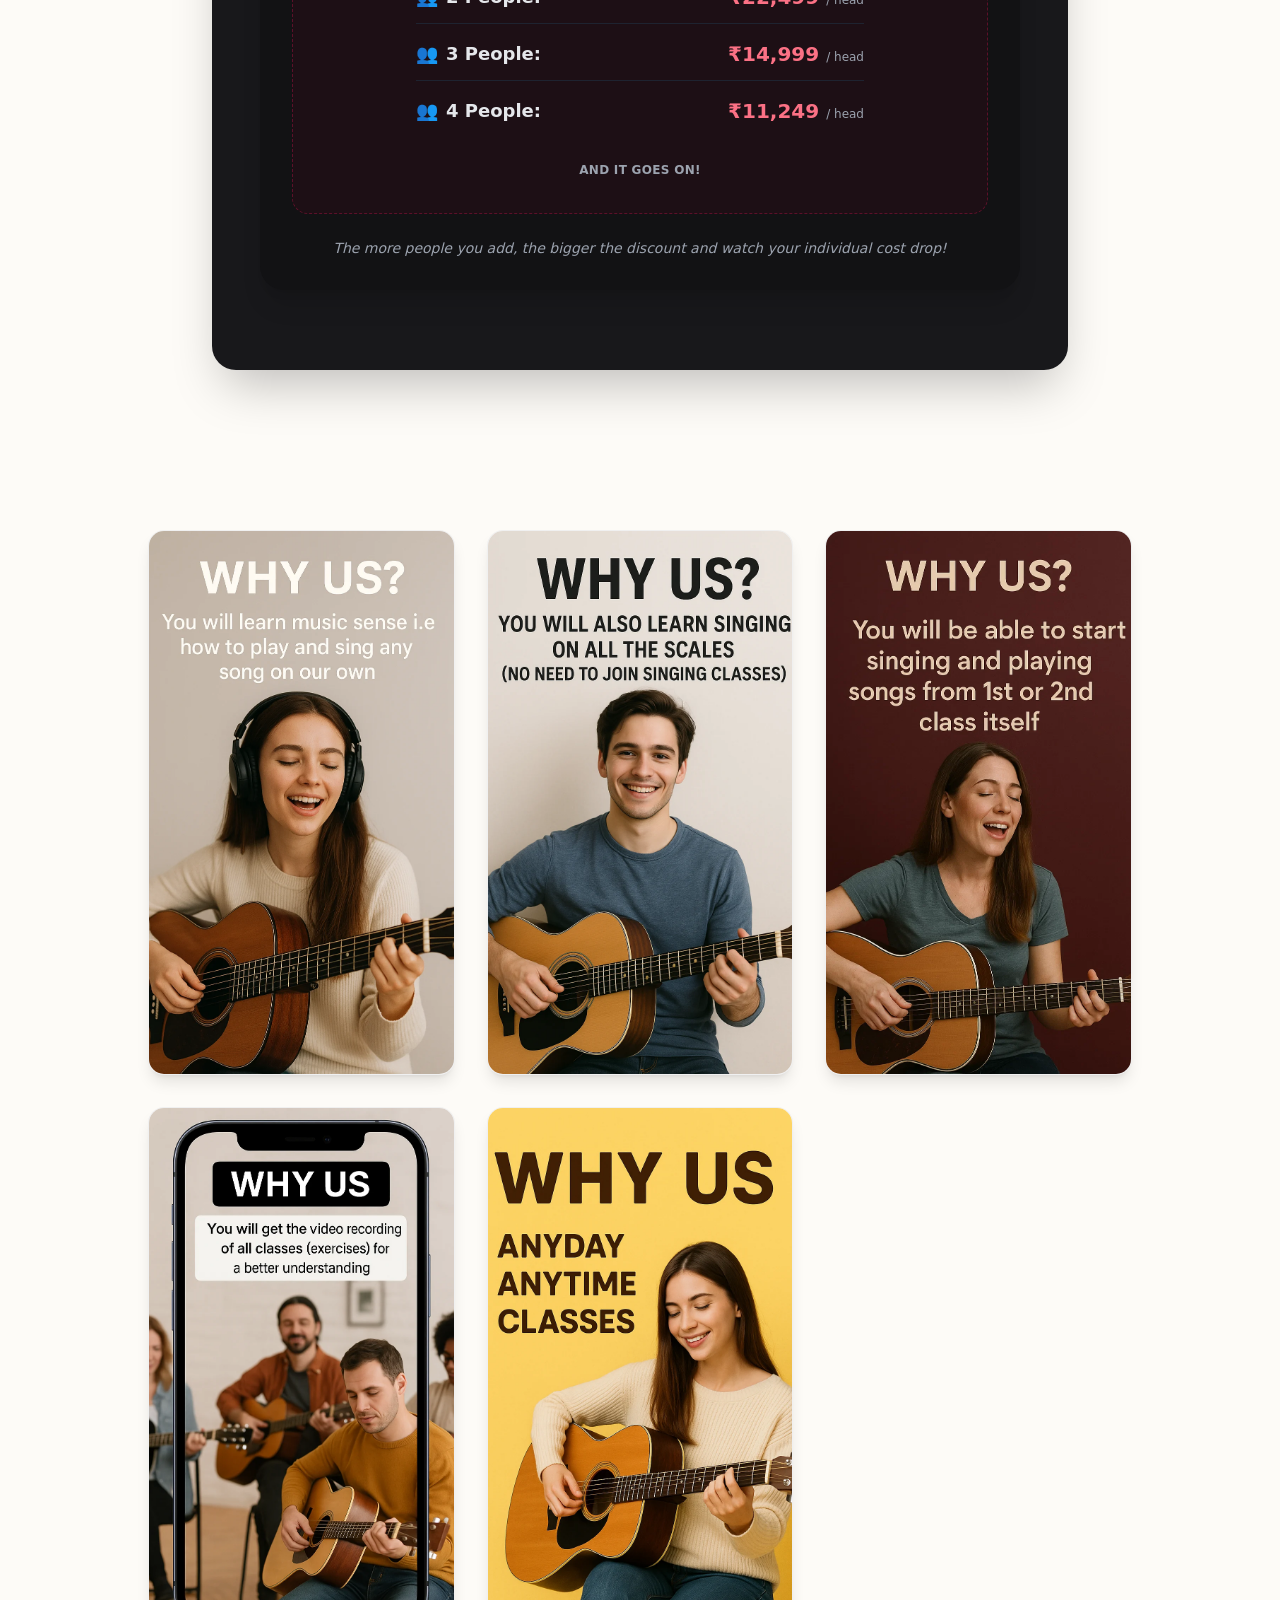
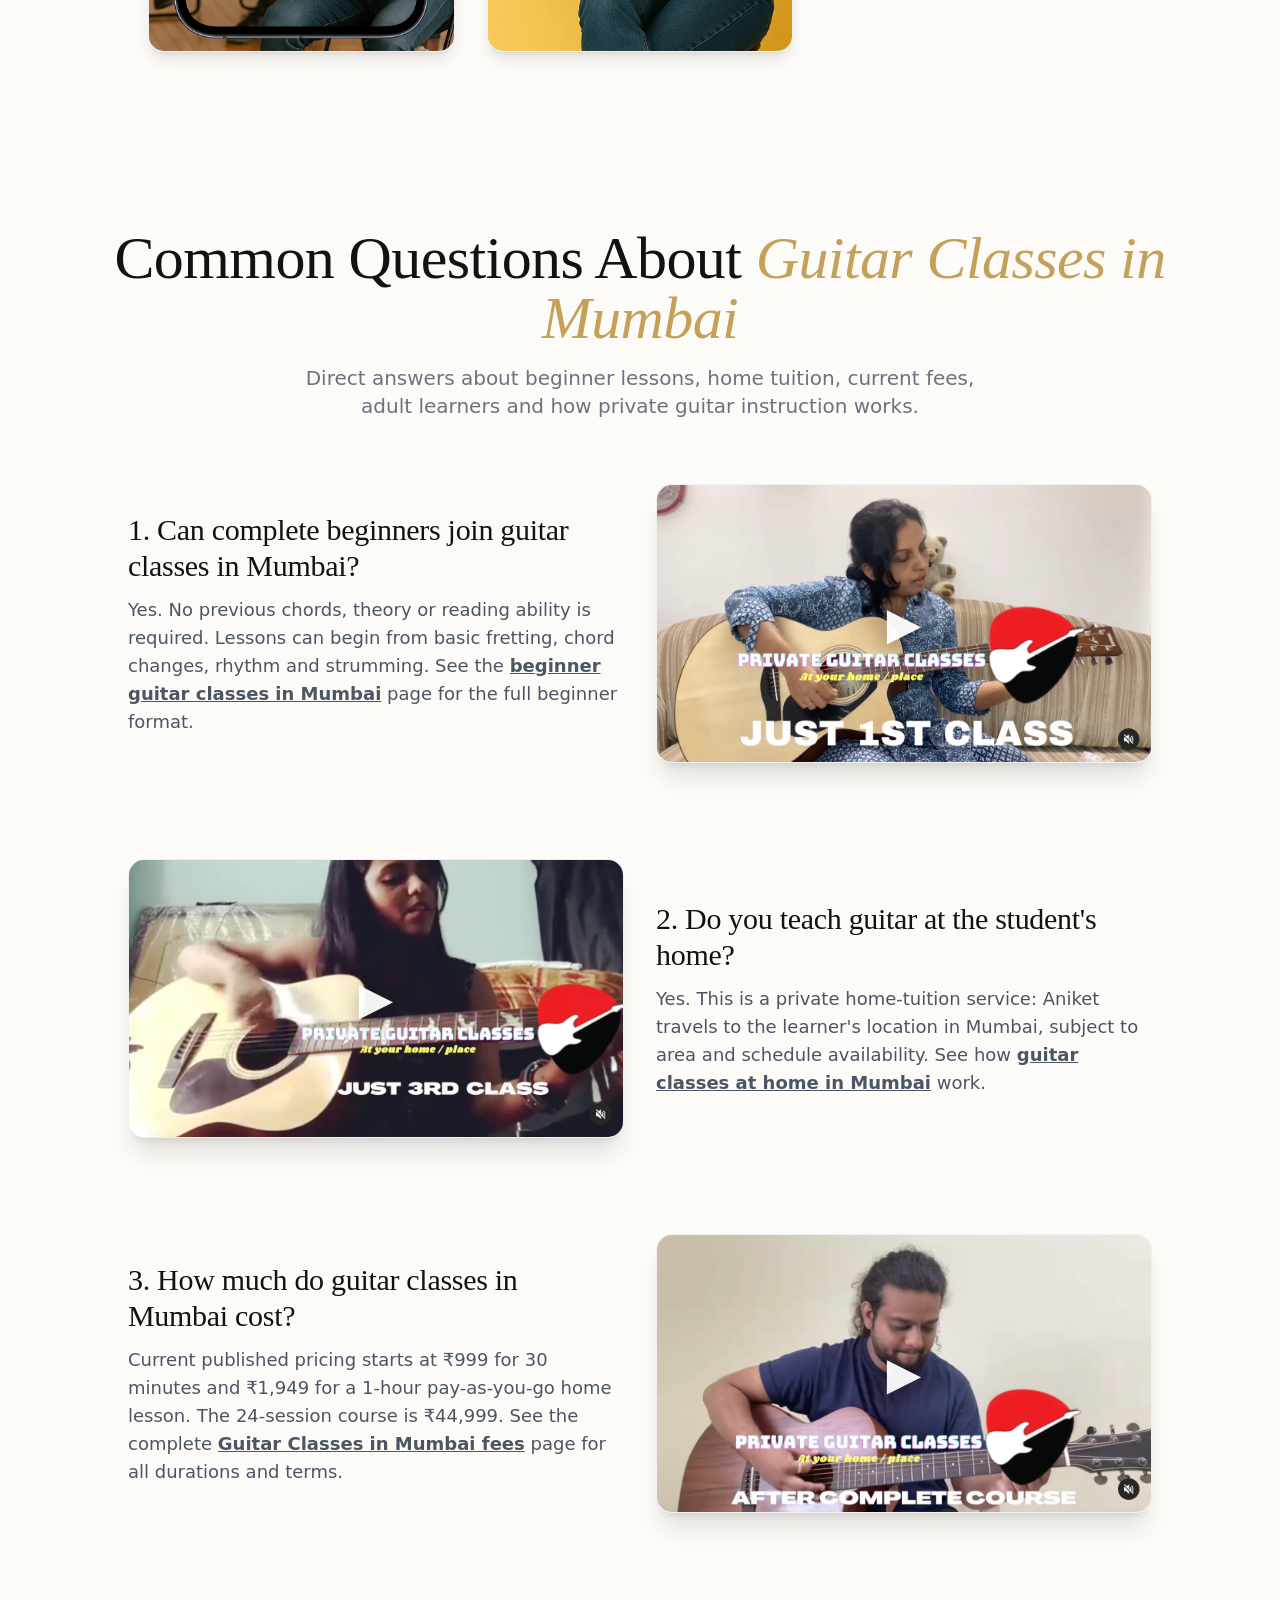
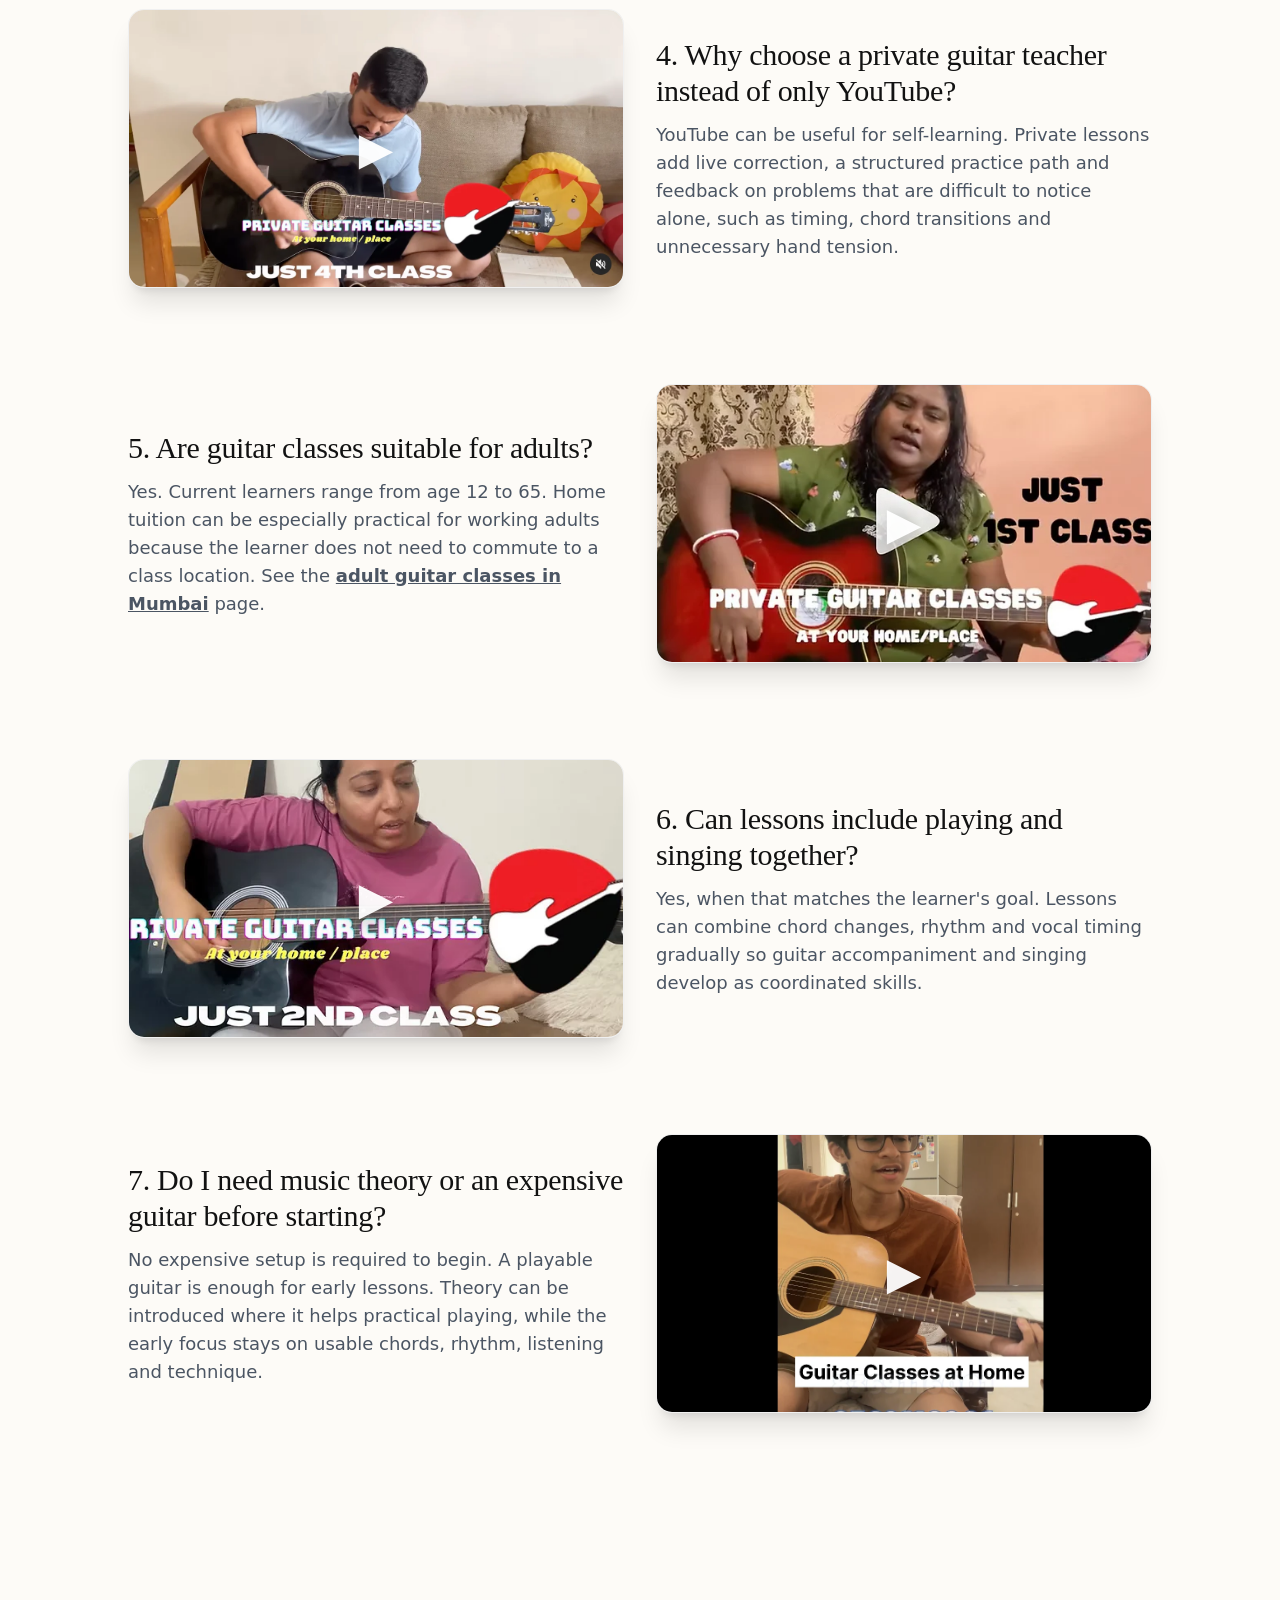
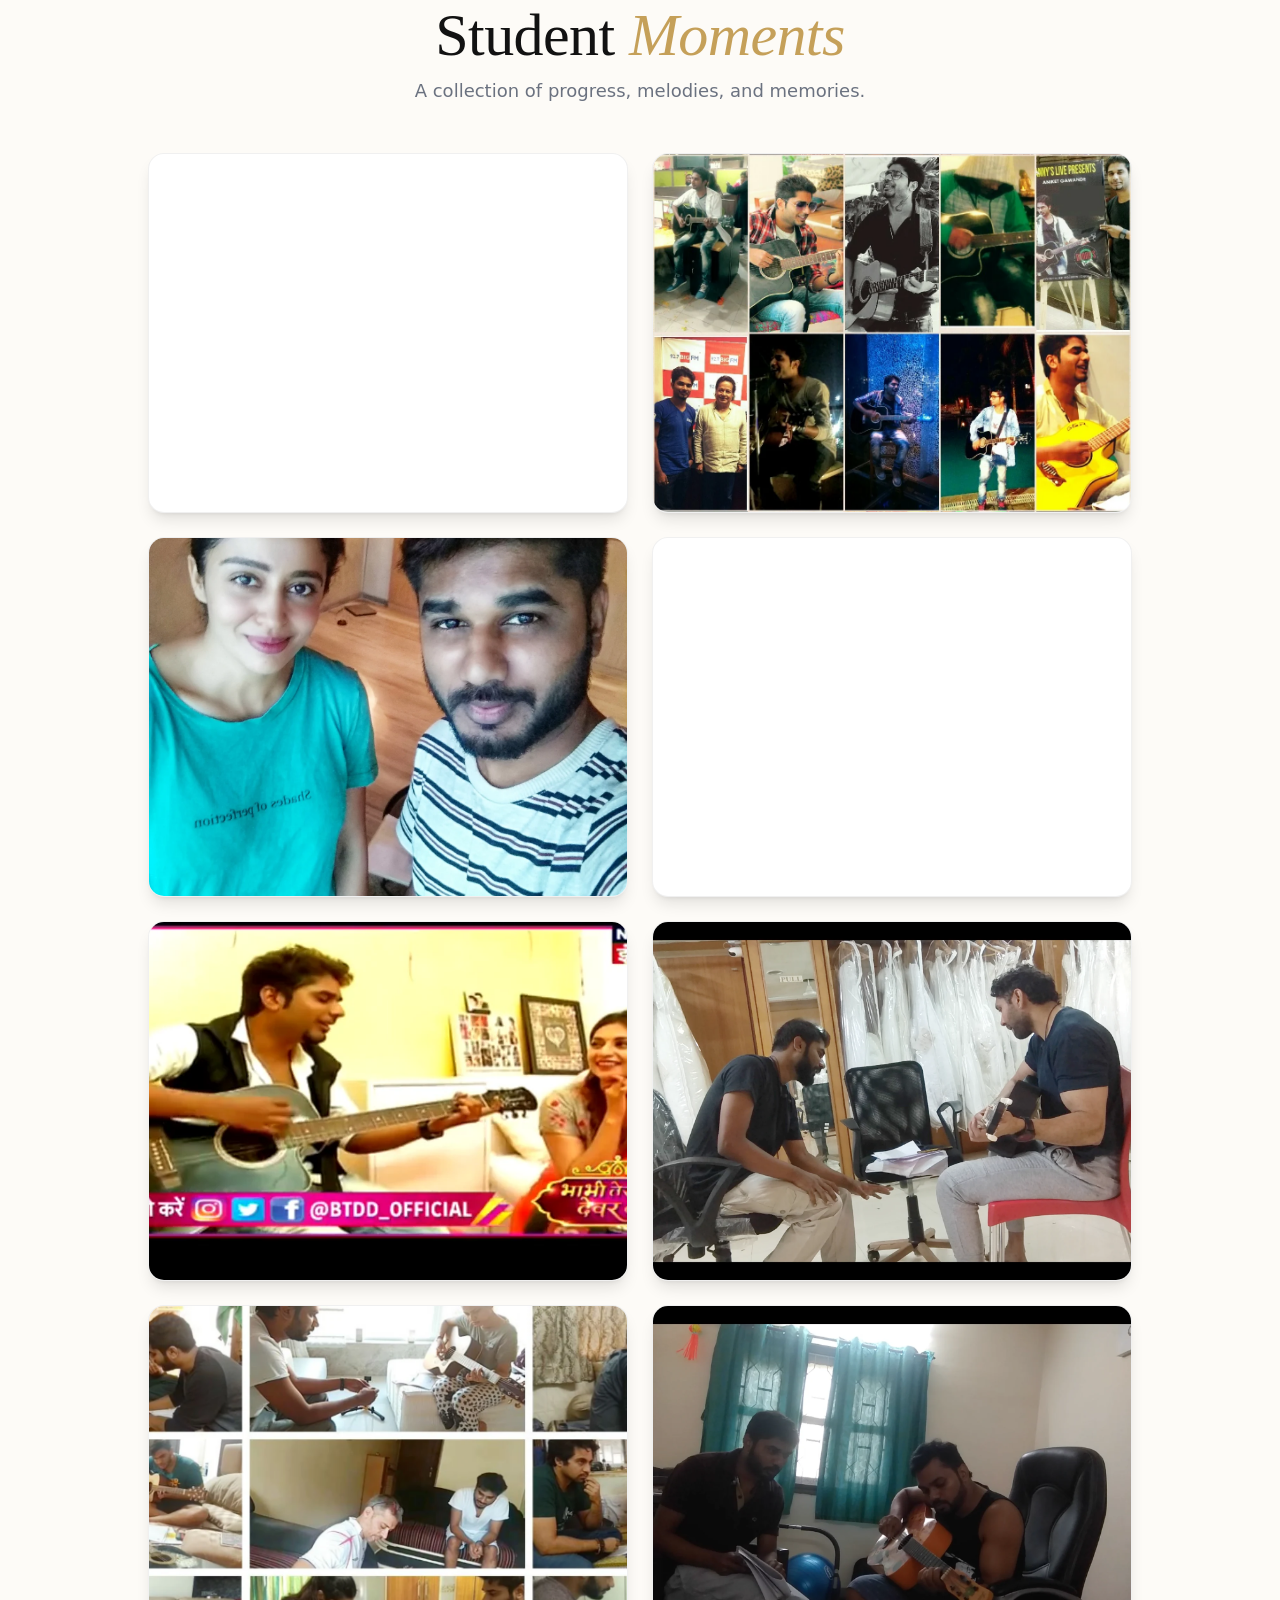
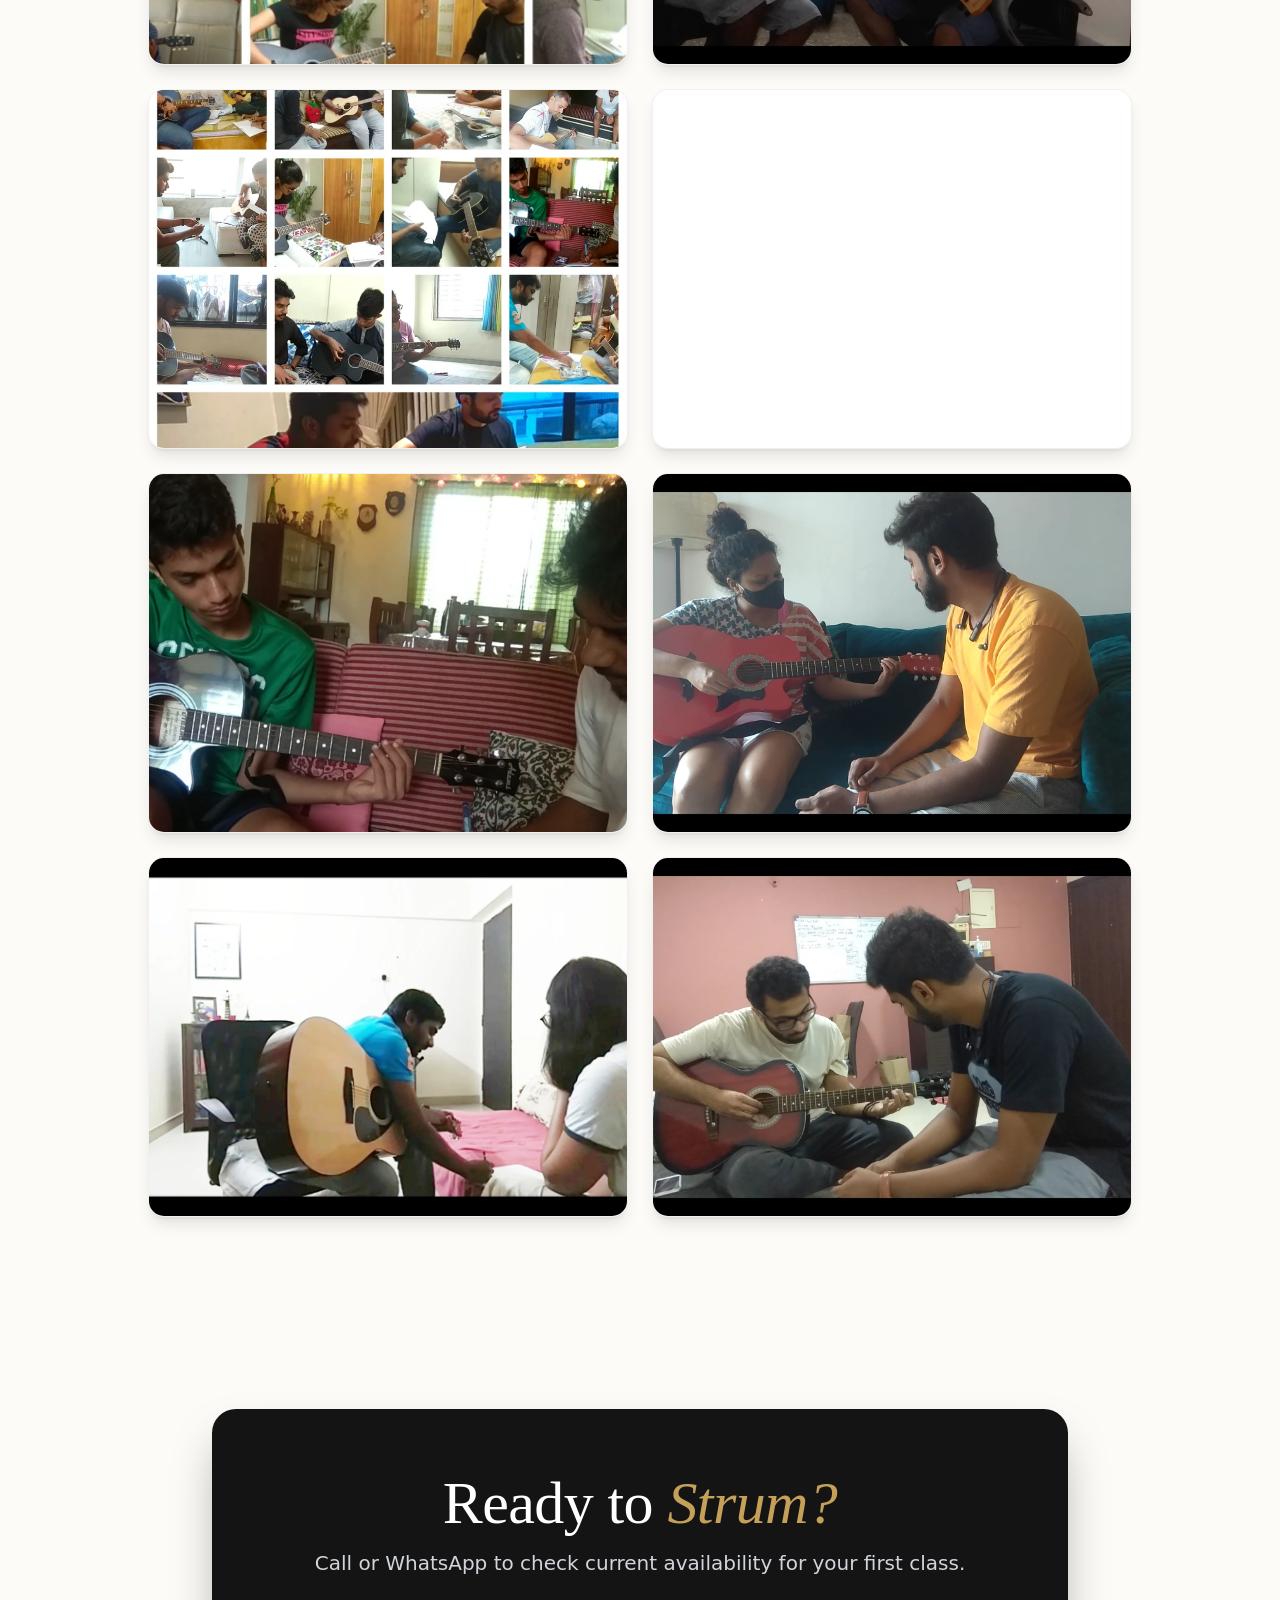
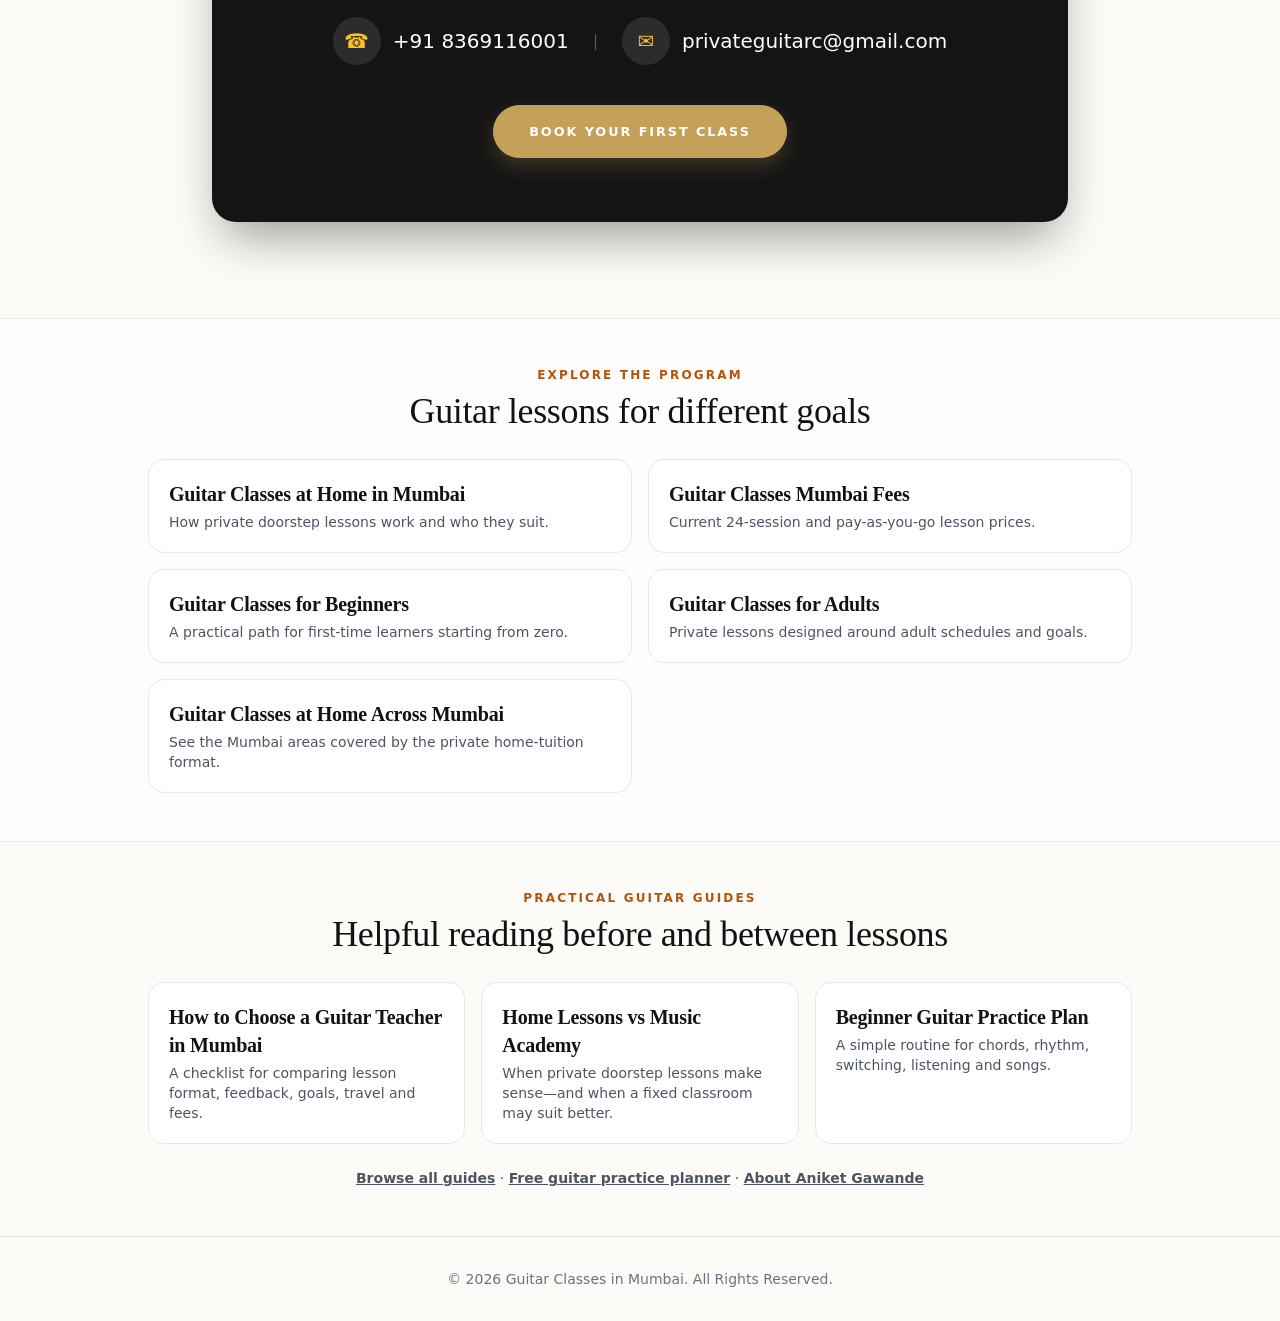
==== commit 4a3cf2dd: "SEO: replace promotional myths with buyer-focused query answers" ====
--- a/index.html
+++ b/index.html
@@ -878,29 +878,20 @@
             </div>
         </section>
 
-        <!-- 5. QUOTE SECTION -->
-        <section class="py-16 md:py-28 text-center">
-            <div class="container mx-auto px-5 max-w-4xl" data-aos="fade-up">
-                <h2 class="font-serif text-3xl md:text-6xl leading-tight text-dark">
-                    "You are just one class away from <span class="italic" style="color: var(--accent-gold);">singing and playing songs on guitar</span>"
-                </h2>
-            </div>
-        </section>
-
-        <!-- 6. MYTHS & VIDEO SECTION -->
+        <!-- 5. COMMON QUESTIONS & STUDENT EXAMPLES -->
         <section id="myths" class="py-16 md:py-24">
             <div class="container mx-auto px-5">
                 <div class="text-center mb-16" data-aos="fade-up">
-                    <h2 class="text-3xl md:text-6xl font-serif mb-4 text-dark">Break all your <span class="italic" style="color: var(--accent-gold);">myths</span> and old norms</h2>
-                    <p class="text-gray-500 text-base md:text-xl max-w-2xl mx-auto">Don't just take our word for it. Watch the incredible progress of our students.</p>
+                    <h2 class="text-3xl md:text-6xl font-serif mb-4 text-dark">Common Questions About <span class="italic" style="color: var(--accent-gold);">Guitar Classes in Mumbai</span></h2>
+                    <p class="text-gray-500 text-base md:text-xl max-w-2xl mx-auto">Direct answers about beginner lessons, home tuition, current fees, adult learners and how private guitar instruction works.</p>
                 </div>
 
                 <div class="space-y-16 md:space-y-24 max-w-5xl mx-auto">
                     <!-- Q1 -->
                     <div class="grid grid-cols-1 md:grid-cols-2 gap-8 items-center">
                         <div data-aos="fade-right">
-                            <h3 class="text-2xl md:text-3xl font-serif text-dark mb-3">1. I'm a beginner. Can I really learn to play?</h3>
-                            <p class="text-gray-600 text-base md:text-lg leading-relaxed">Answer: The linked example shows a first-time learner beginning to combine simple guitar playing and singing in her first lesson.</p>
+                            <h3 class="text-2xl md:text-3xl font-serif text-dark mb-3">1. Can complete beginners join guitar classes in Mumbai?</h3>
+                            <p class="text-gray-600 text-base md:text-lg leading-relaxed">Yes. No previous chords, theory or reading ability is required. Lessons can begin from basic fretting, chord changes, rhythm and strumming. See the <a href="/guitar-classes-for-beginners-mumbai/" class="font-semibold underline">beginner guitar classes in Mumbai</a> page for the full beginner format.</p>
                         </div>
                         <div data-aos="fade-left" data-aos-delay="100">
                             <a href="https://www.instagram.com/reel/CnMroKwrSoSymzuk9fL_7yMZ7W_0fahBBDQJUo0/?igsh=eHhhN3NmMXp3ZjNk" target="_blank" class="media-card aspect-video rounded-2xl shadow-xl block relative overflow-hidden group">
@@ -913,8 +904,8 @@
                     <!-- Q2 -->
                     <div class="grid grid-cols-1 md:grid-cols-2 gap-8 items-center">
                         <div class="md:order-2" data-aos="fade-left">
-                            <h3 class="text-2xl md:text-3xl font-serif text-dark mb-3">2. I don't know how to sing. I'm very bad at it.</h3>
-                            <p class="text-gray-600 text-base md:text-lg leading-relaxed">Answer: The linked example shows a learner combining guitar and singing by her third class. Progress varies by learner, practice and prior musical familiarity.</p>
+                            <h3 class="text-2xl md:text-3xl font-serif text-dark mb-3">2. Do you teach guitar at the student's home?</h3>
+                            <p class="text-gray-600 text-base md:text-lg leading-relaxed">Yes. This is a private home-tuition service: Aniket travels to the learner's location in Mumbai, subject to area and schedule availability. See how <a href="/home-guitar-classes-mumbai/" class="font-semibold underline">guitar classes at home in Mumbai</a> work.</p>
                         </div>
                         <div class="md:order-1" data-aos="fade-right" data-aos-delay="100">
                             <a href="https://www.instagram.com/reel/CmyQTs2NHU3iS-Dx2YMiKGBdgKgvQbSaxLcdi80/?igsh=MXZybzNlaW1icTBxZw==" target="_blank" class="media-card aspect-video rounded-2xl shadow-xl block relative overflow-hidden group">
@@ -927,8 +918,8 @@
                     <!-- Q3 -->
                     <div class="grid grid-cols-1 md:grid-cols-2 gap-8 items-center">
                         <div data-aos="fade-right">
-                            <h3 class="text-2xl md:text-3xl font-serif text-dark mb-3">3. Why should I join when I can learn elsewhere?</h3>
-                            <p class="text-gray-600 text-base md:text-lg leading-relaxed">Answer: This program emphasizes practical music sense alongside chords, rhythm and listening, with the goal of helping learners become more independent rather than relying only on tabs or tutorials.</p>
+                            <h3 class="text-2xl md:text-3xl font-serif text-dark mb-3">3. How much do guitar classes in Mumbai cost?</h3>
+                            <p class="text-gray-600 text-base md:text-lg leading-relaxed">Current published pricing starts at ₹999 for 30 minutes and ₹1,949 for a 1-hour pay-as-you-go home lesson. The 24-session course is ₹44,999. See the complete <a href="/guitar-classes-mumbai-fees/" class="font-semibold underline">Guitar Classes in Mumbai fees</a> page for all durations and terms.</p>
                         </div>
                         <div data-aos="fade-left" data-aos-delay="100">
                             <a href="https://www.instagram.com/reel/CmyQ2_DPtD9SxKogJpWwbhr6Y9pSsz2efK9vOE0/?igsh=MWF1OHZpdHlpMzRuag==" target="_blank" class="media-card aspect-video rounded-2xl shadow-xl block relative overflow-hidden group">
@@ -941,8 +932,8 @@
                     <!-- Q4 -->
                     <div class="grid grid-cols-1 md:grid-cols-2 gap-8 items-center">
                         <div class="md:order-2" data-aos="fade-left">
-                            <h3 class="text-2xl md:text-3xl font-serif text-dark mb-3">4. Why pay for a hobby when YouTube is free?</h3>
-                            <p class="text-gray-600 text-base md:text-lg leading-relaxed">Answer: YouTube can be useful for self-learning. Private lessons add live correction, structure and accountability. The linked example shows one learner playing and singing during his fourth class.</p>
+                            <h3 class="text-2xl md:text-3xl font-serif text-dark mb-3">4. Why choose a private guitar teacher instead of only YouTube?</h3>
+                            <p class="text-gray-600 text-base md:text-lg leading-relaxed">YouTube can be useful for self-learning. Private lessons add live correction, a structured practice path and feedback on problems that are difficult to notice alone, such as timing, chord transitions and unnecessary hand tension.</p>
                         </div>
                         <div class="md:order-1" data-aos="fade-right" data-aos-delay="100">
                             <a href="https://www.instagram.com/reel/CmyNxkxM1tnvJ7oNGHbbW-r6I03Em1Sjjw6fnI0/?igsh=ZG9uMnZtanptYmZv" target="_blank" class="media-card aspect-video rounded-2xl shadow-xl block relative overflow-hidden group">
@@ -955,8 +946,8 @@
                     <!-- Q5 -->
                     <div class="grid grid-cols-1 md:grid-cols-2 gap-8 items-center">
                         <div data-aos="fade-right">
-                            <h3 class="text-2xl md:text-3xl font-serif text-dark mb-3">5. I'm an adult with a busy routine. Is it too late for me?</h3>
-                            <p class="text-gray-600 text-base md:text-lg leading-relaxed">Answer: Adults can learn too. Home tuition removes the learner’s commute and can make it easier to fit lessons around work and family schedules.</p>
+                            <h3 class="text-2xl md:text-3xl font-serif text-dark mb-3">5. Are guitar classes suitable for adults?</h3>
+                            <p class="text-gray-600 text-base md:text-lg leading-relaxed">Yes. Current learners range from age 12 to 65. Home tuition can be especially practical for working adults because the learner does not need to commute to a class location. See the <a href="/guitar-classes-for-adults-mumbai/" class="font-semibold underline">adult guitar classes in Mumbai</a> page.</p>
                         </div>
                         <div data-aos="fade-left" data-aos-delay="100">
                             <a href="https://www.instagram.com/reel/CpAfMc6On1uBVFr4j0qnJBru3zfcWFCSWaOv040/?igsh=MXBjYjdodWIybTA1YQ==" target="_blank" class="media-card aspect-video rounded-2xl shadow-xl block relative overflow-hidden group">
@@ -969,8 +960,8 @@
                     <!-- Q6 -->
                     <div class="grid grid-cols-1 md:grid-cols-2 gap-8 items-center">
                         <div class="md:order-2" data-aos="fade-left">
-                            <h3 class="text-2xl md:text-3xl font-serif text-dark mb-3">6. Isn't playing and singing together super difficult?</h3>
-                            <p class="text-gray-600 text-base md:text-lg leading-relaxed">Answer: When it matches the learner’s goals, lessons can introduce rhythm and vocal timing together early so playing and singing develop as a coordinated skill.</p>
+                            <h3 class="text-2xl md:text-3xl font-serif text-dark mb-3">6. Can lessons include playing and singing together?</h3>
+                            <p class="text-gray-600 text-base md:text-lg leading-relaxed">Yes, when that matches the learner's goal. Lessons can combine chord changes, rhythm and vocal timing gradually so guitar accompaniment and singing develop as coordinated skills.</p>
                         </div>
                         <div class="md:order-1" data-aos="fade-right" data-aos-delay="100">
                             <a href="https://www.instagram.com/reel/C8BcmwtIS1Yx9FJ5mSdlS378sbzCAmaeCyoe280/?igsh=MTFzbXF5N3MzajMzZA==" target="_blank" class="media-card aspect-video rounded-2xl shadow-xl block relative overflow-hidden group">
@@ -983,8 +974,8 @@
                     <!-- Q7 -->
                     <div class="grid grid-cols-1 md:grid-cols-2 gap-8 items-center">
                         <div data-aos="fade-right">
-                            <h3 class="text-2xl md:text-3xl font-serif text-dark mb-3">7. Do I need complex theory or high-end gear first?</h3>
-                            <p class="text-gray-600 text-base md:text-lg leading-relaxed">Answer: Absolutely not. We bypass boring paper theory and focus on practical ear training and chord flow on any basic guitar so you play real music right away.</p>
+                            <h3 class="text-2xl md:text-3xl font-serif text-dark mb-3">7. Do I need music theory or an expensive guitar before starting?</h3>
+                            <p class="text-gray-600 text-base md:text-lg leading-relaxed">No expensive setup is required to begin. A playable guitar is enough for early lessons. Theory can be introduced where it helps practical playing, while the early focus stays on usable chords, rhythm, listening and technique.</p>
                         </div>
                         <div data-aos="fade-left" data-aos-delay="100">
                             <a href="https://www.instagram.com/reel/DWvRN0djDi3M3LlnWhPQ3P6_uEM87kjiQWrbY00/?igsh=MWp5dWVubHhrdXZ4" target="_blank" class="media-card aspect-video rounded-2xl shadow-xl block relative overflow-hidden group">
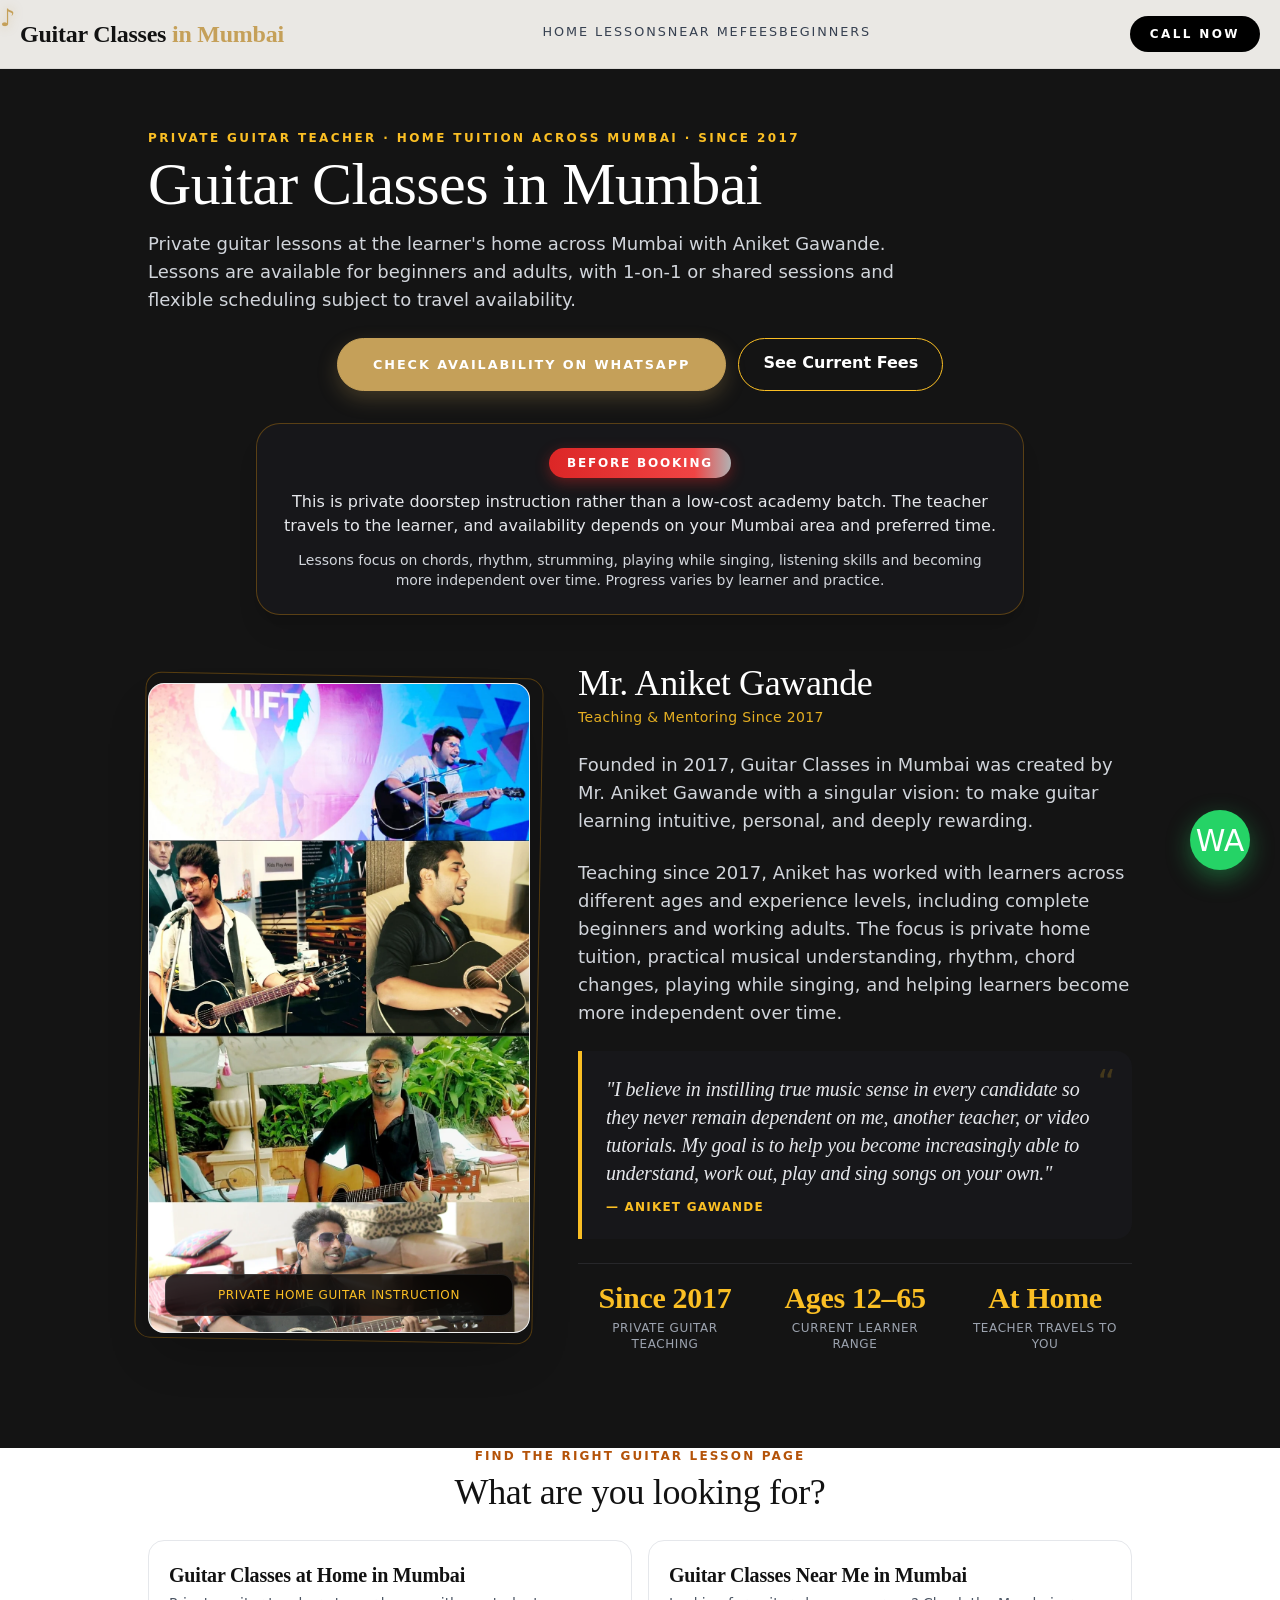
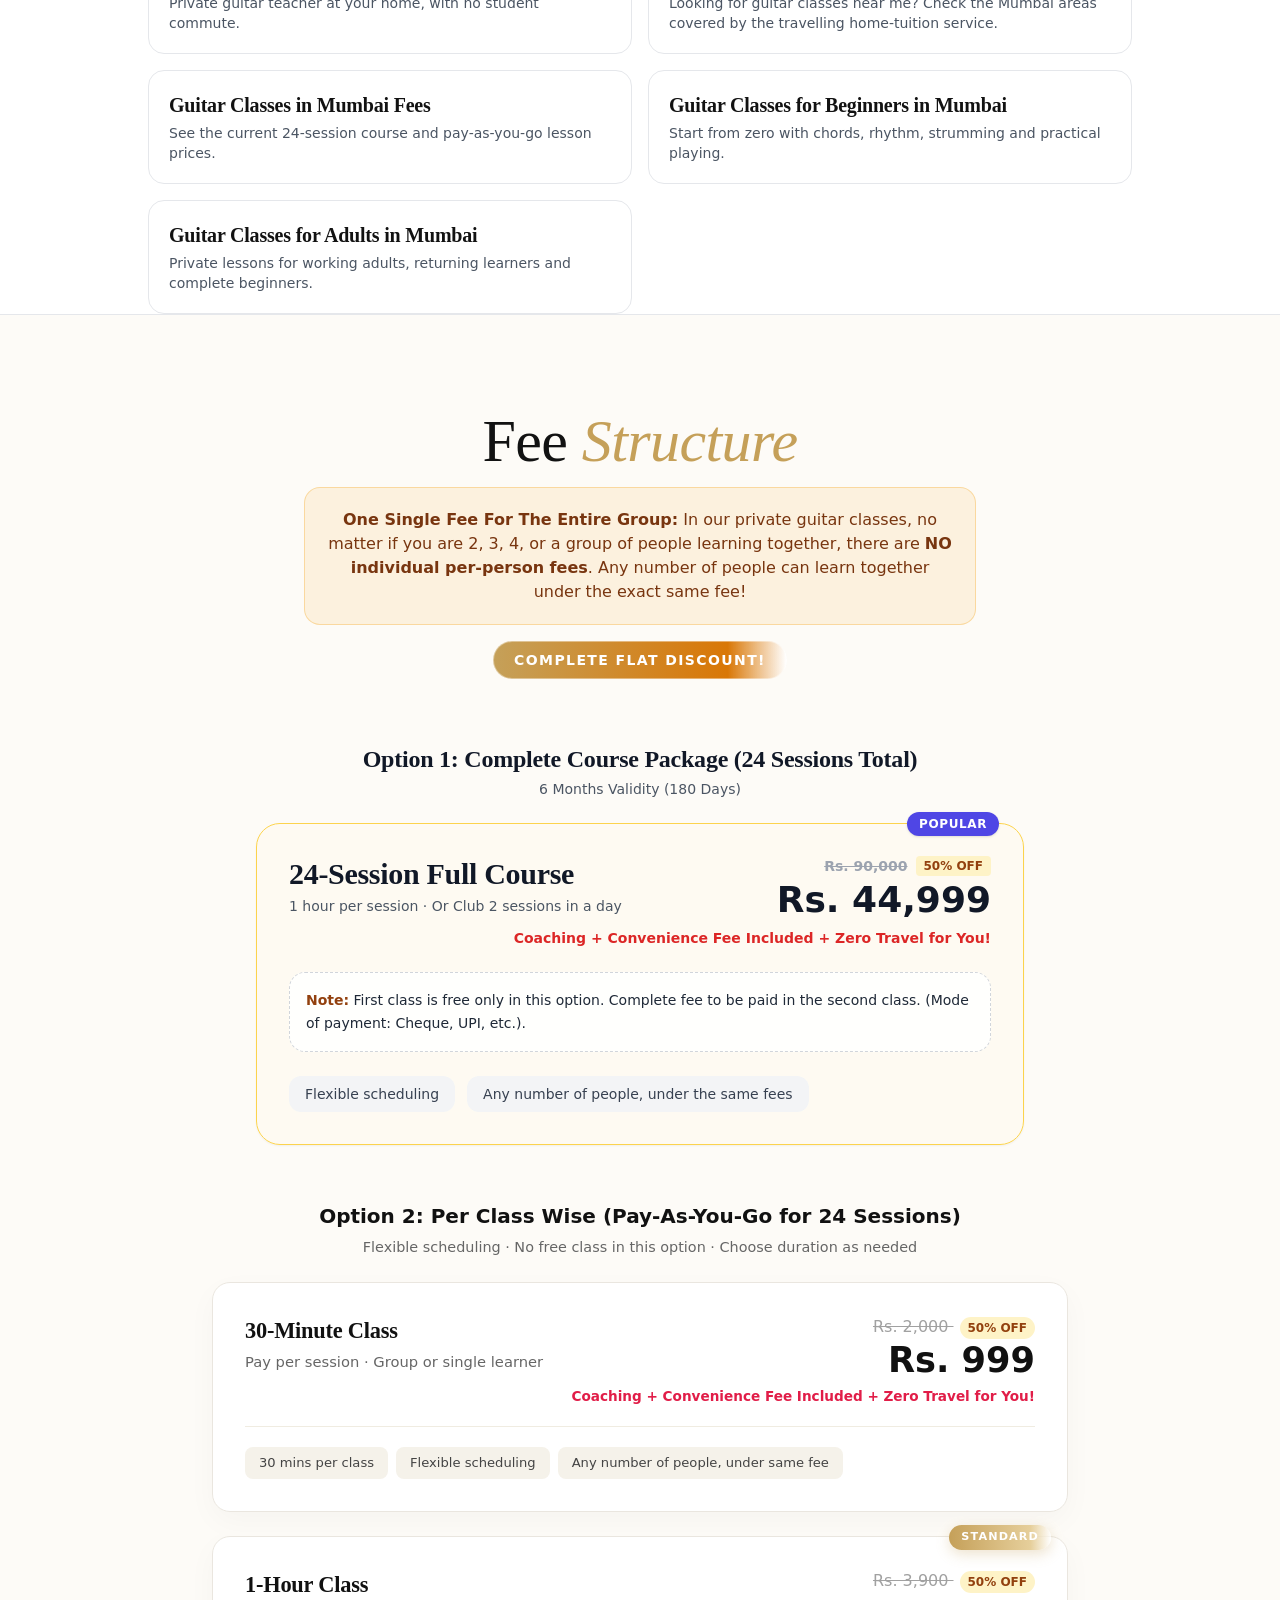
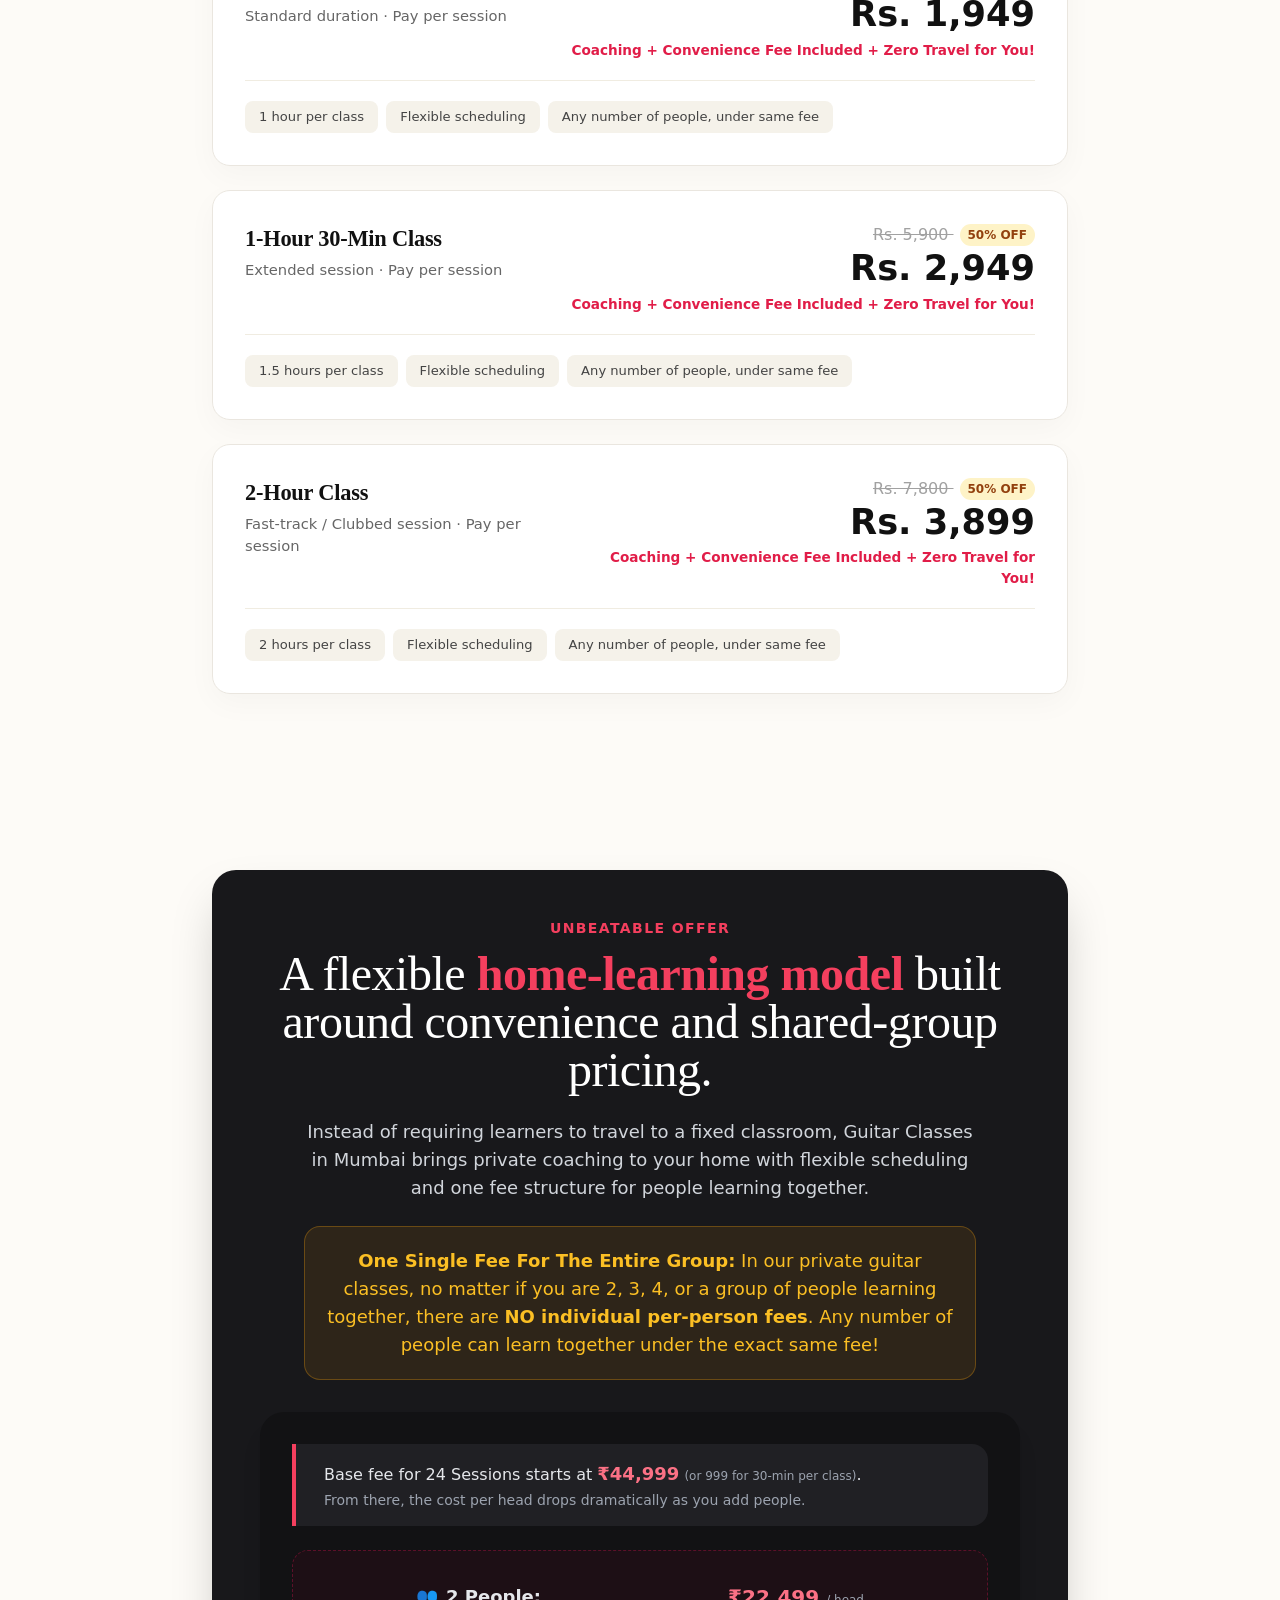
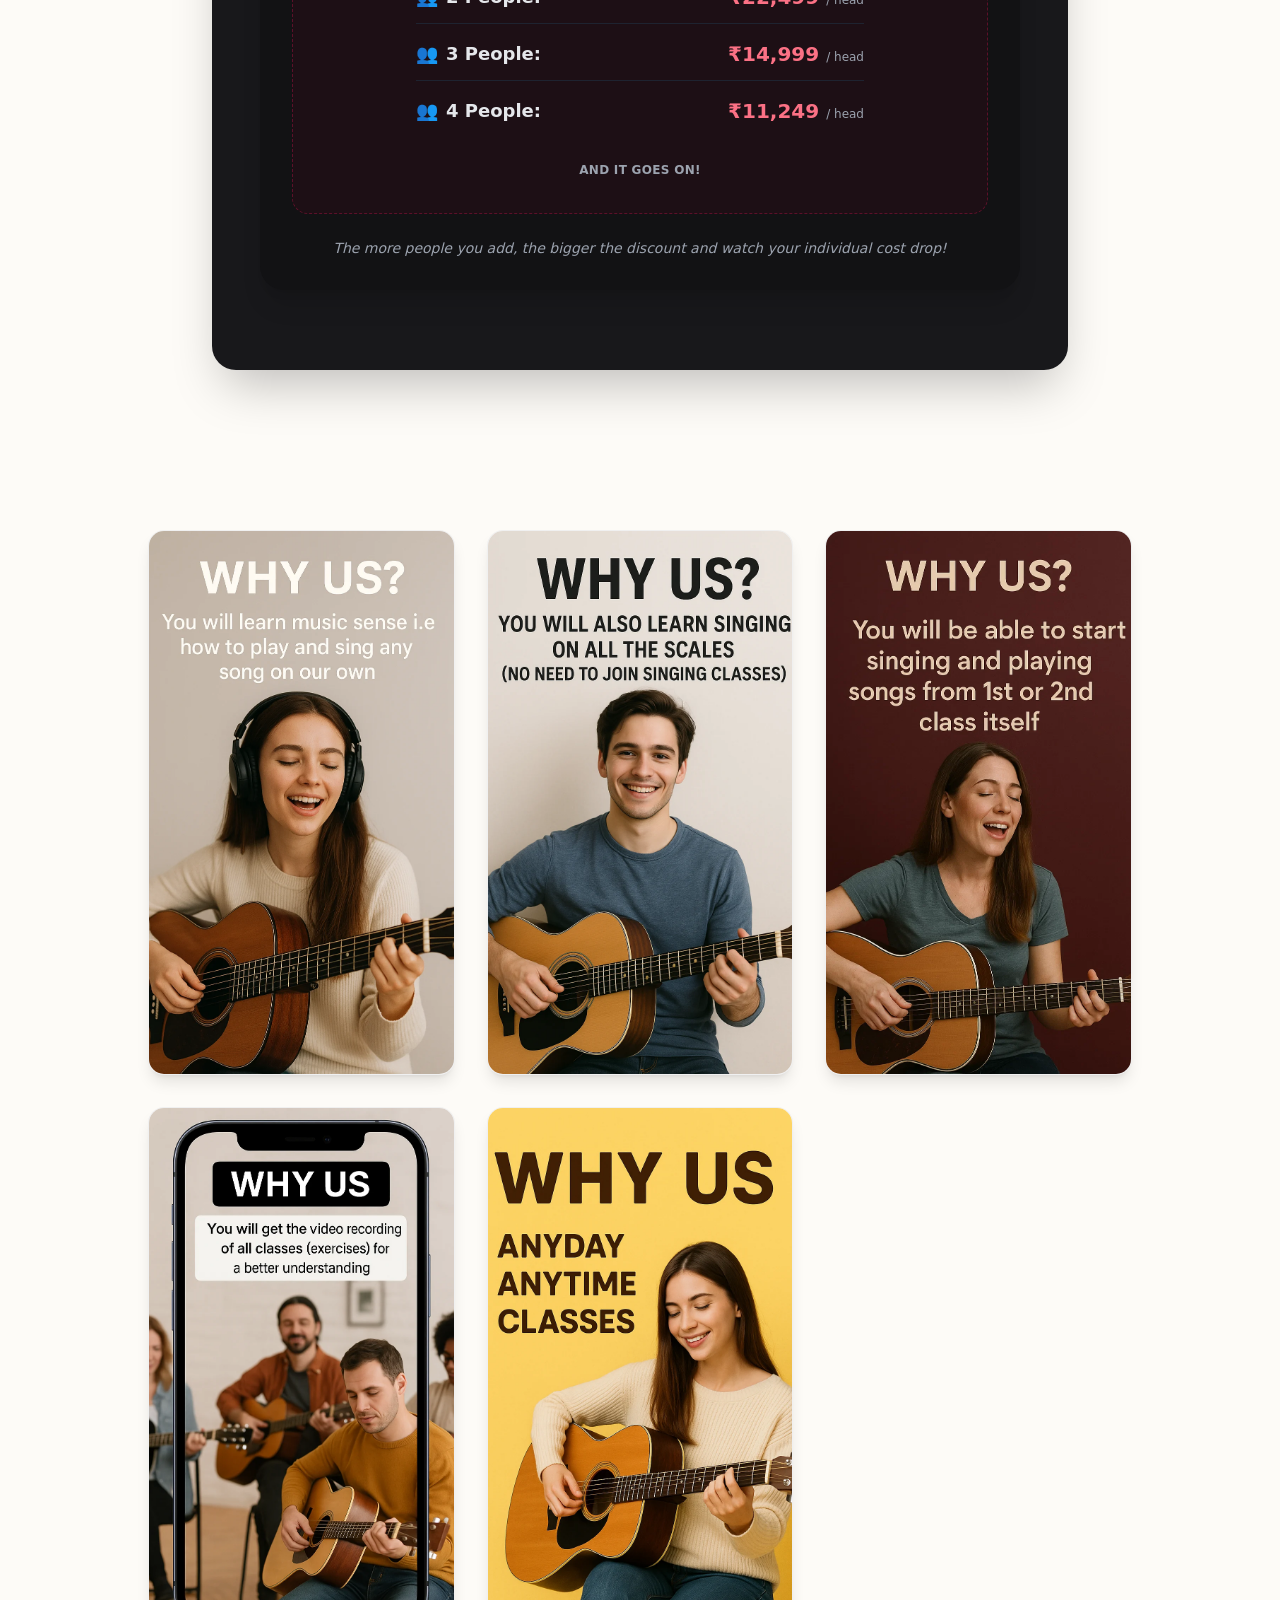
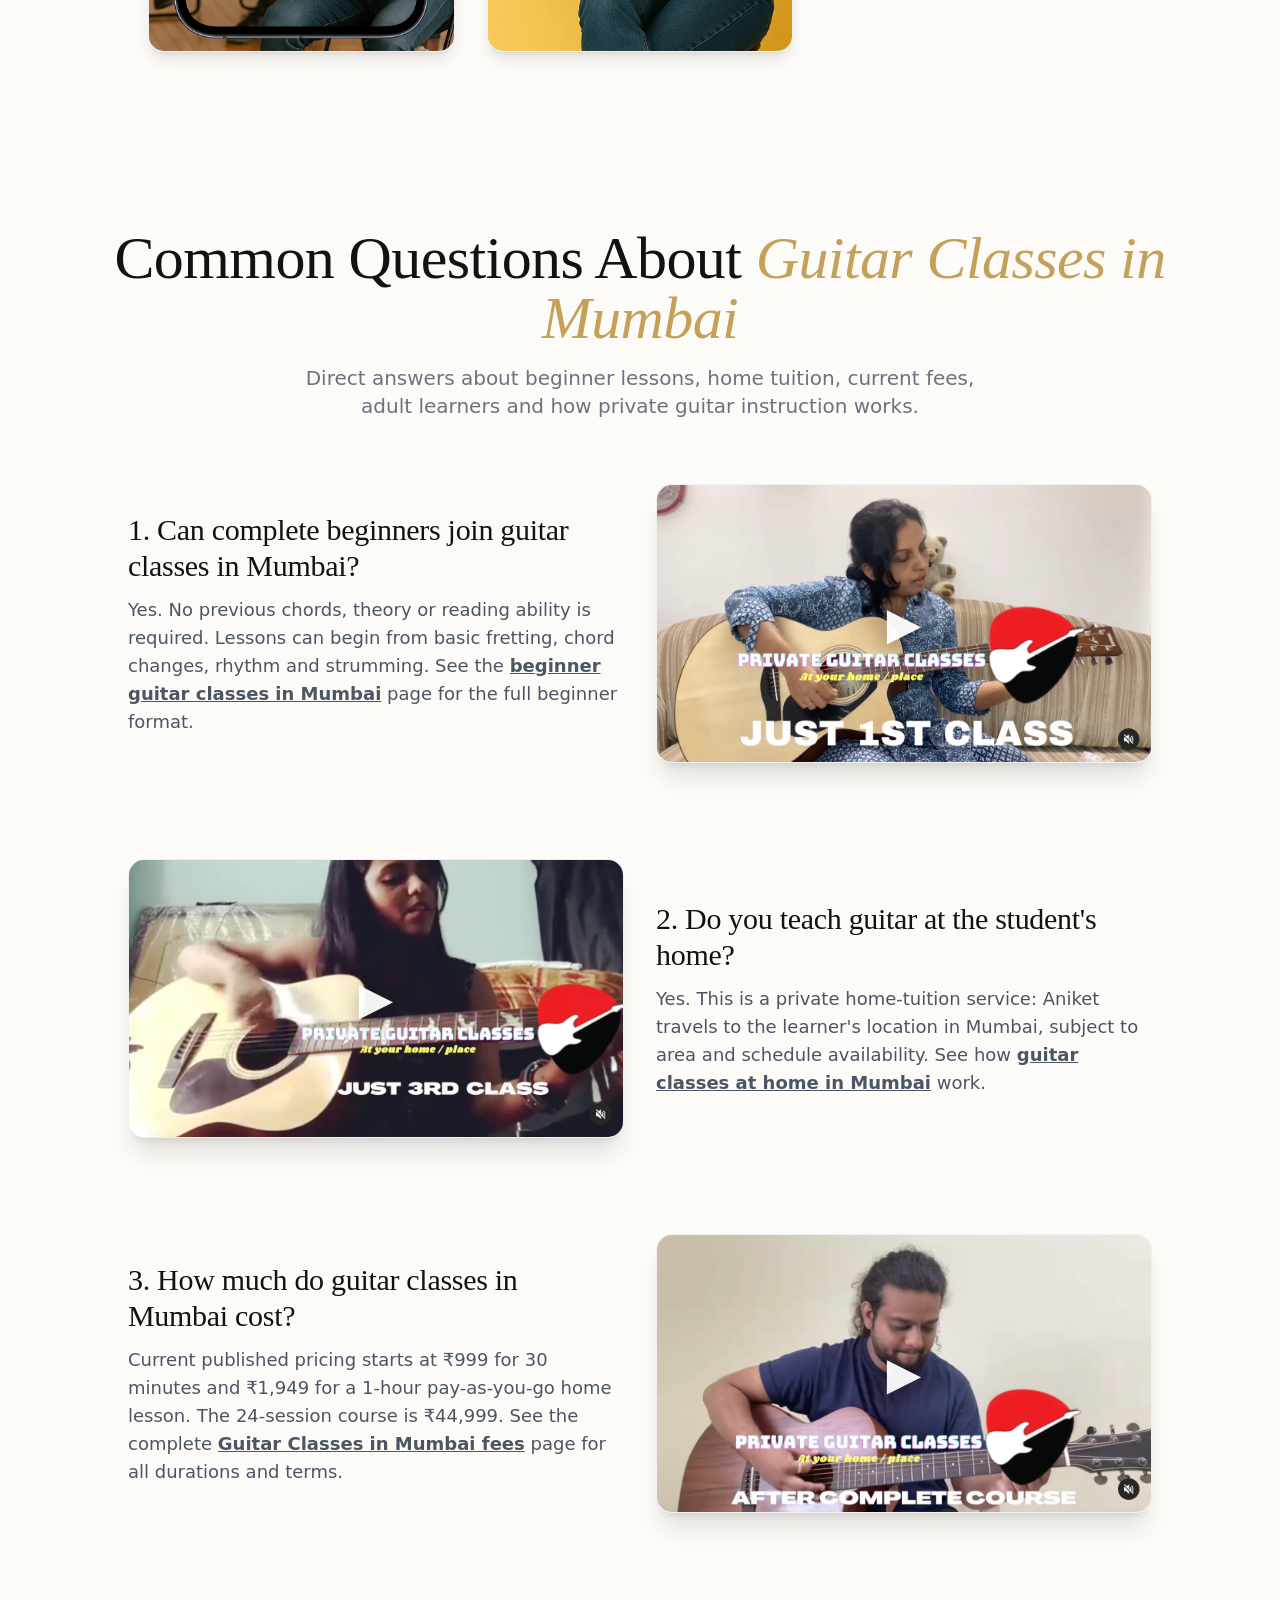
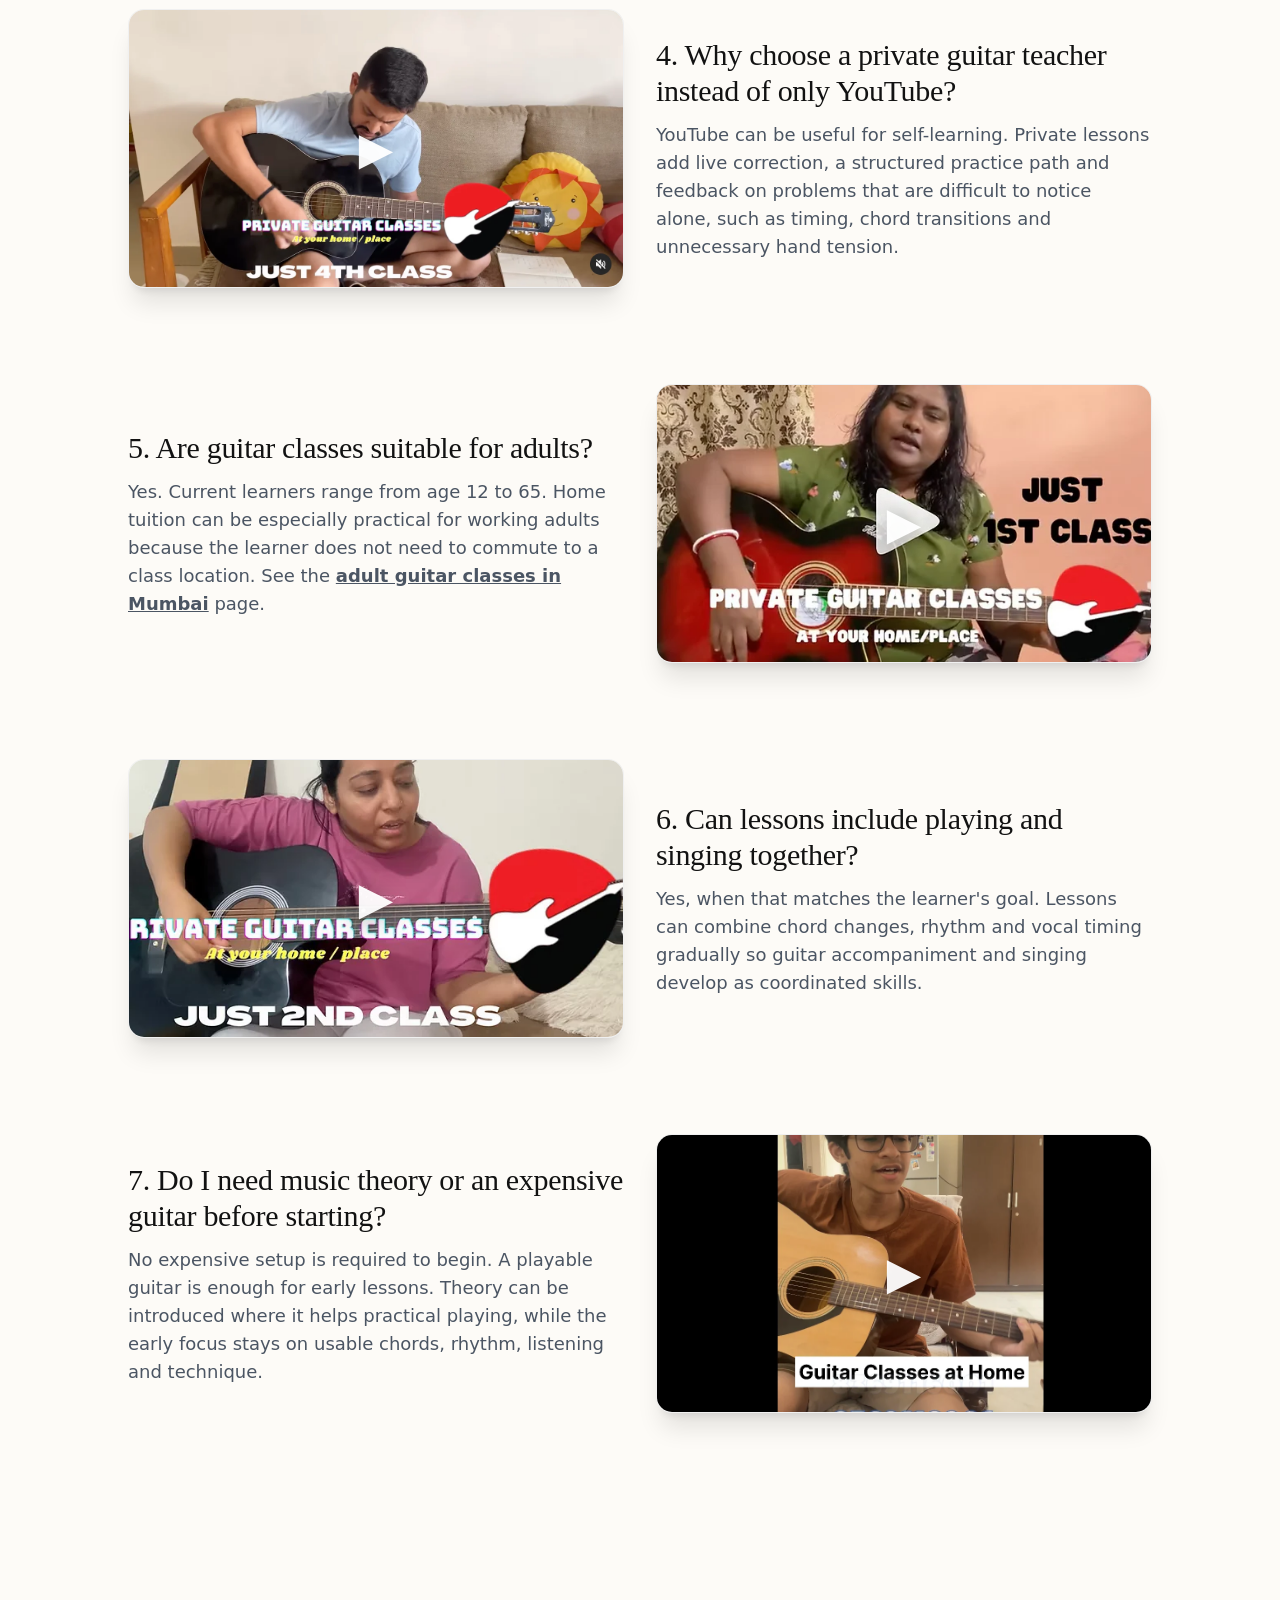
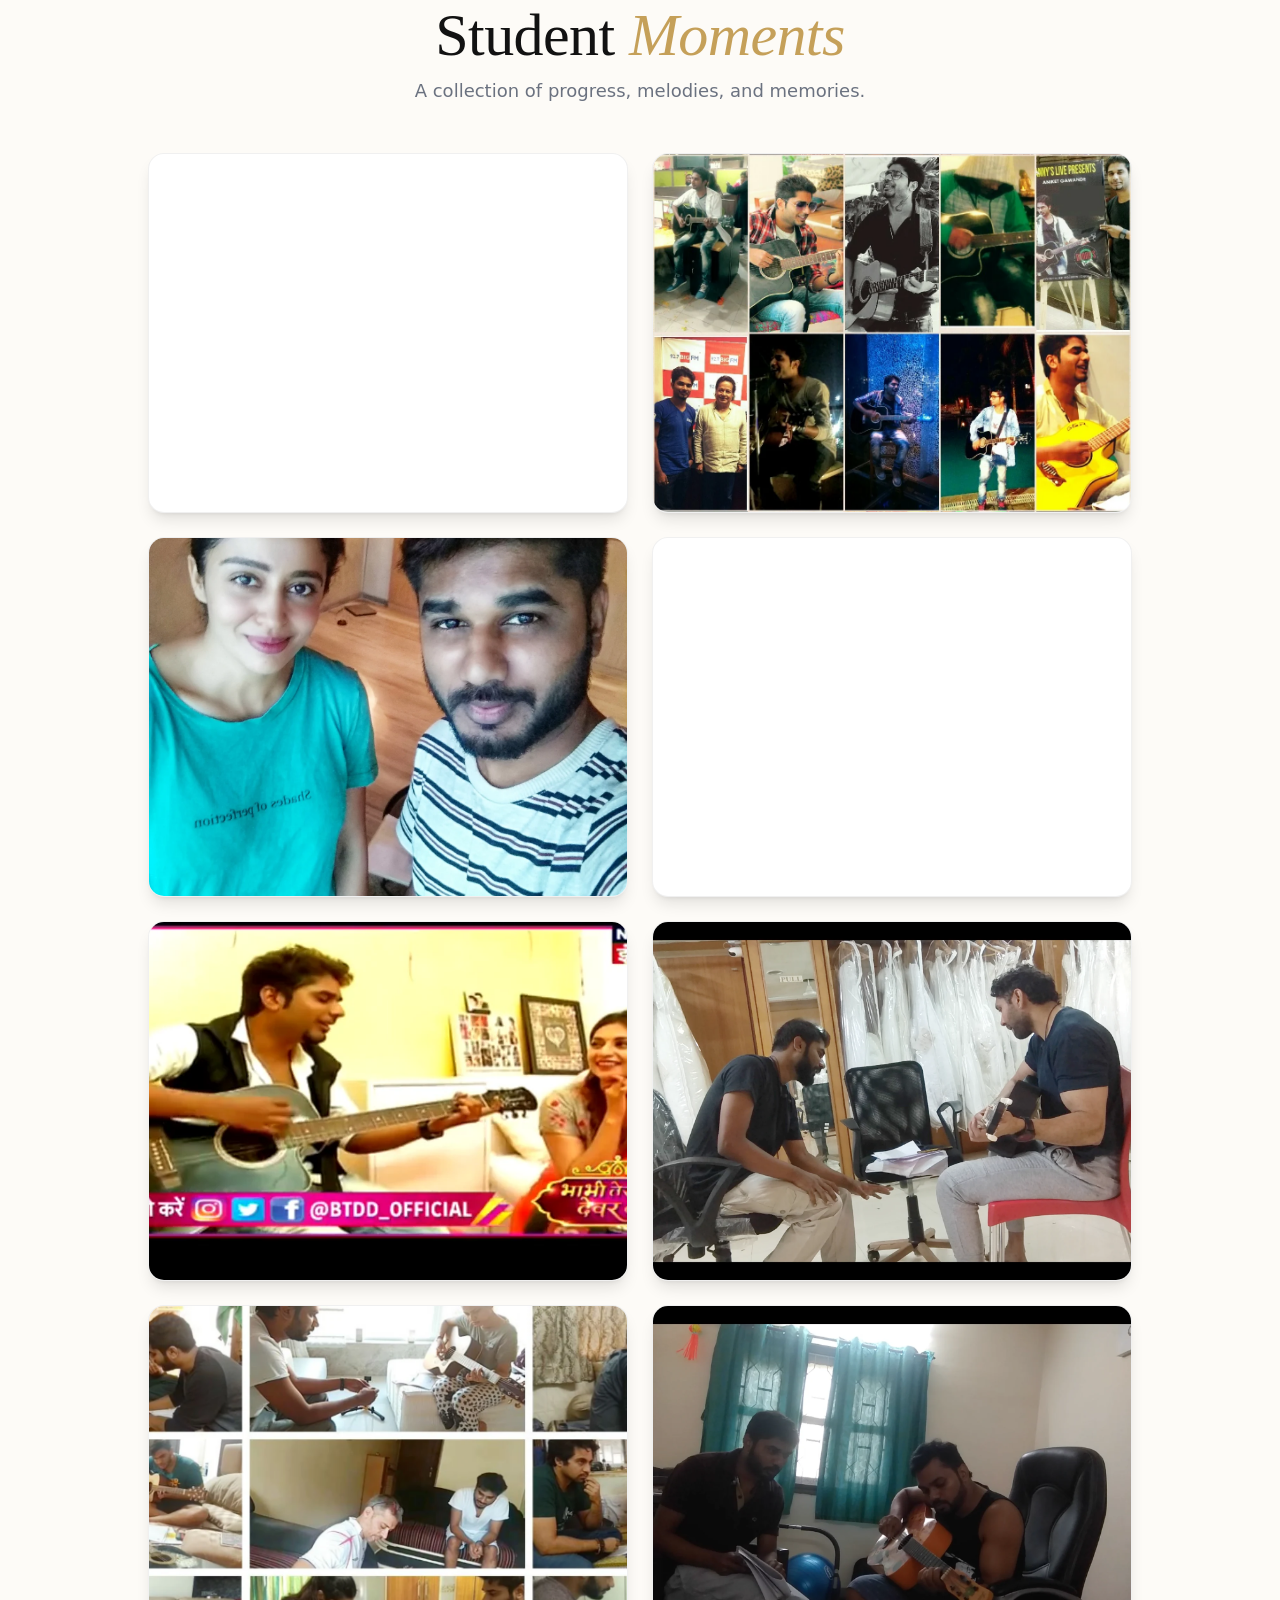
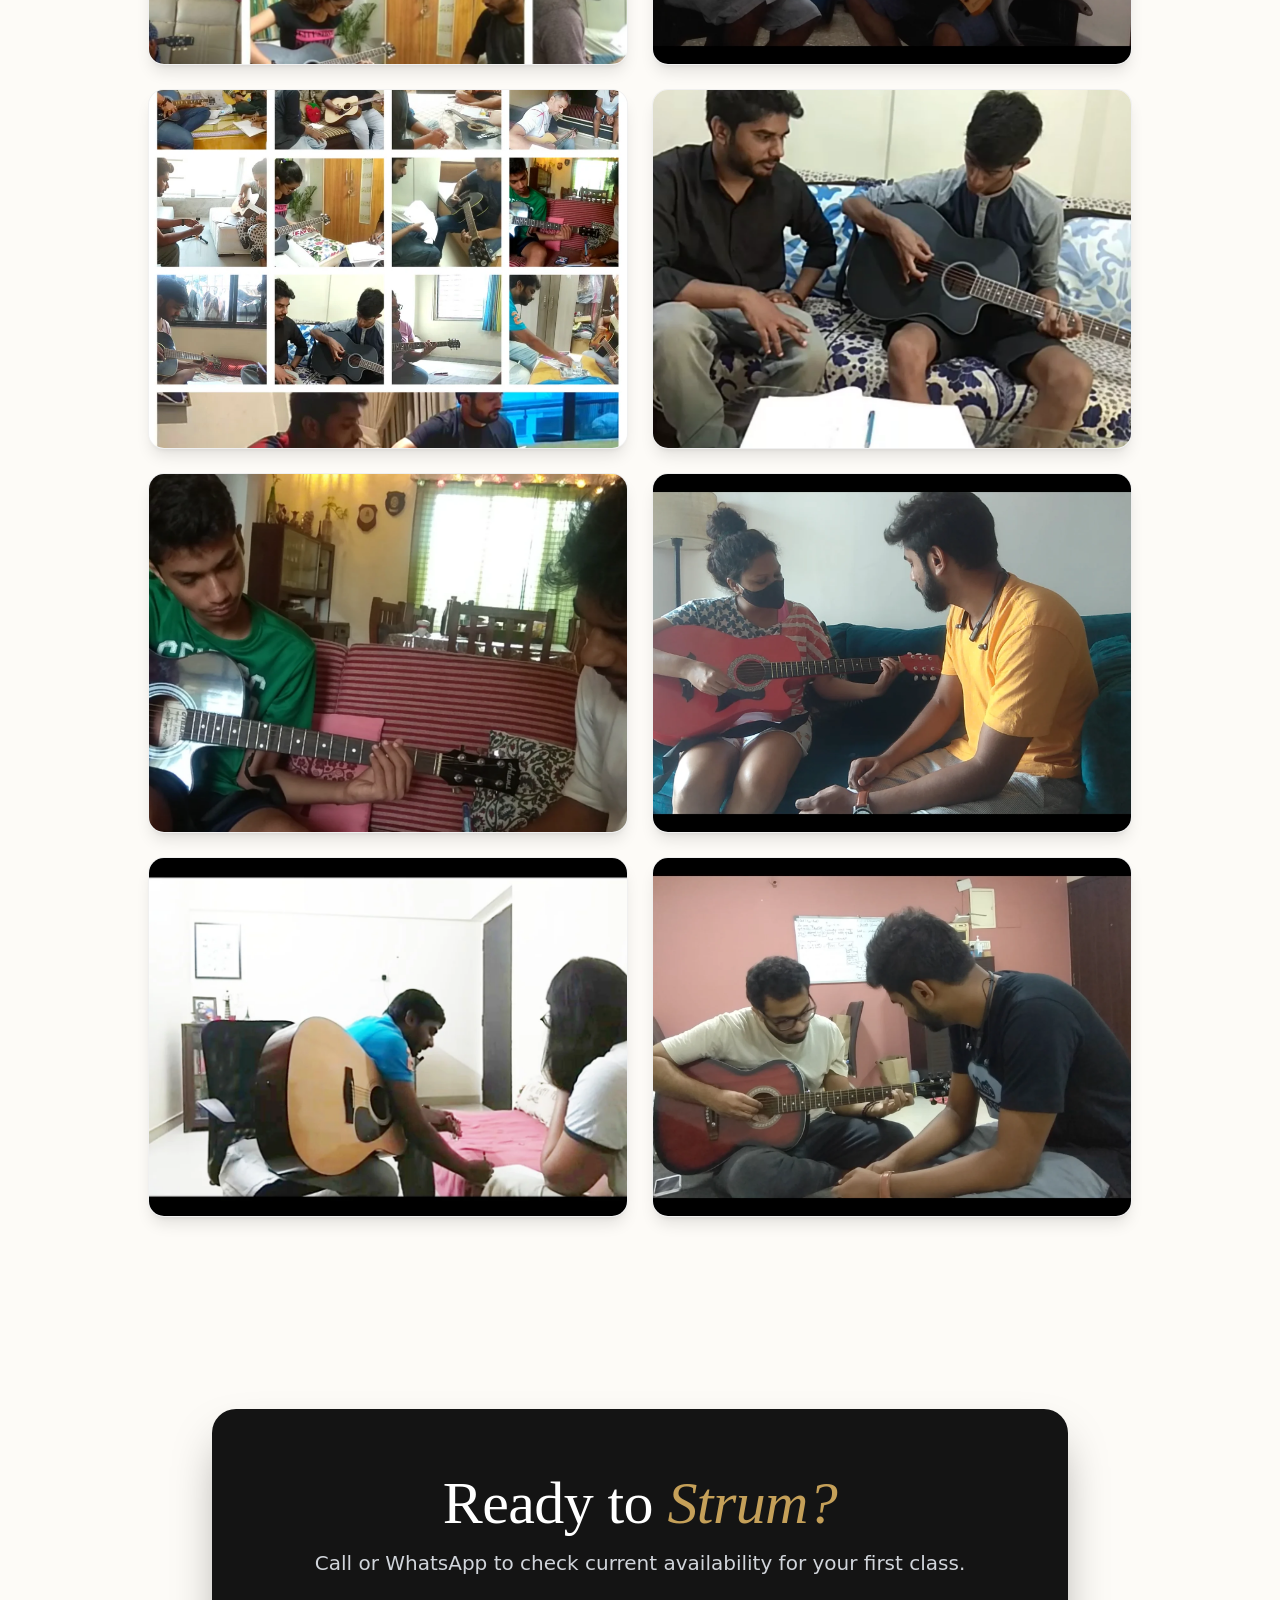
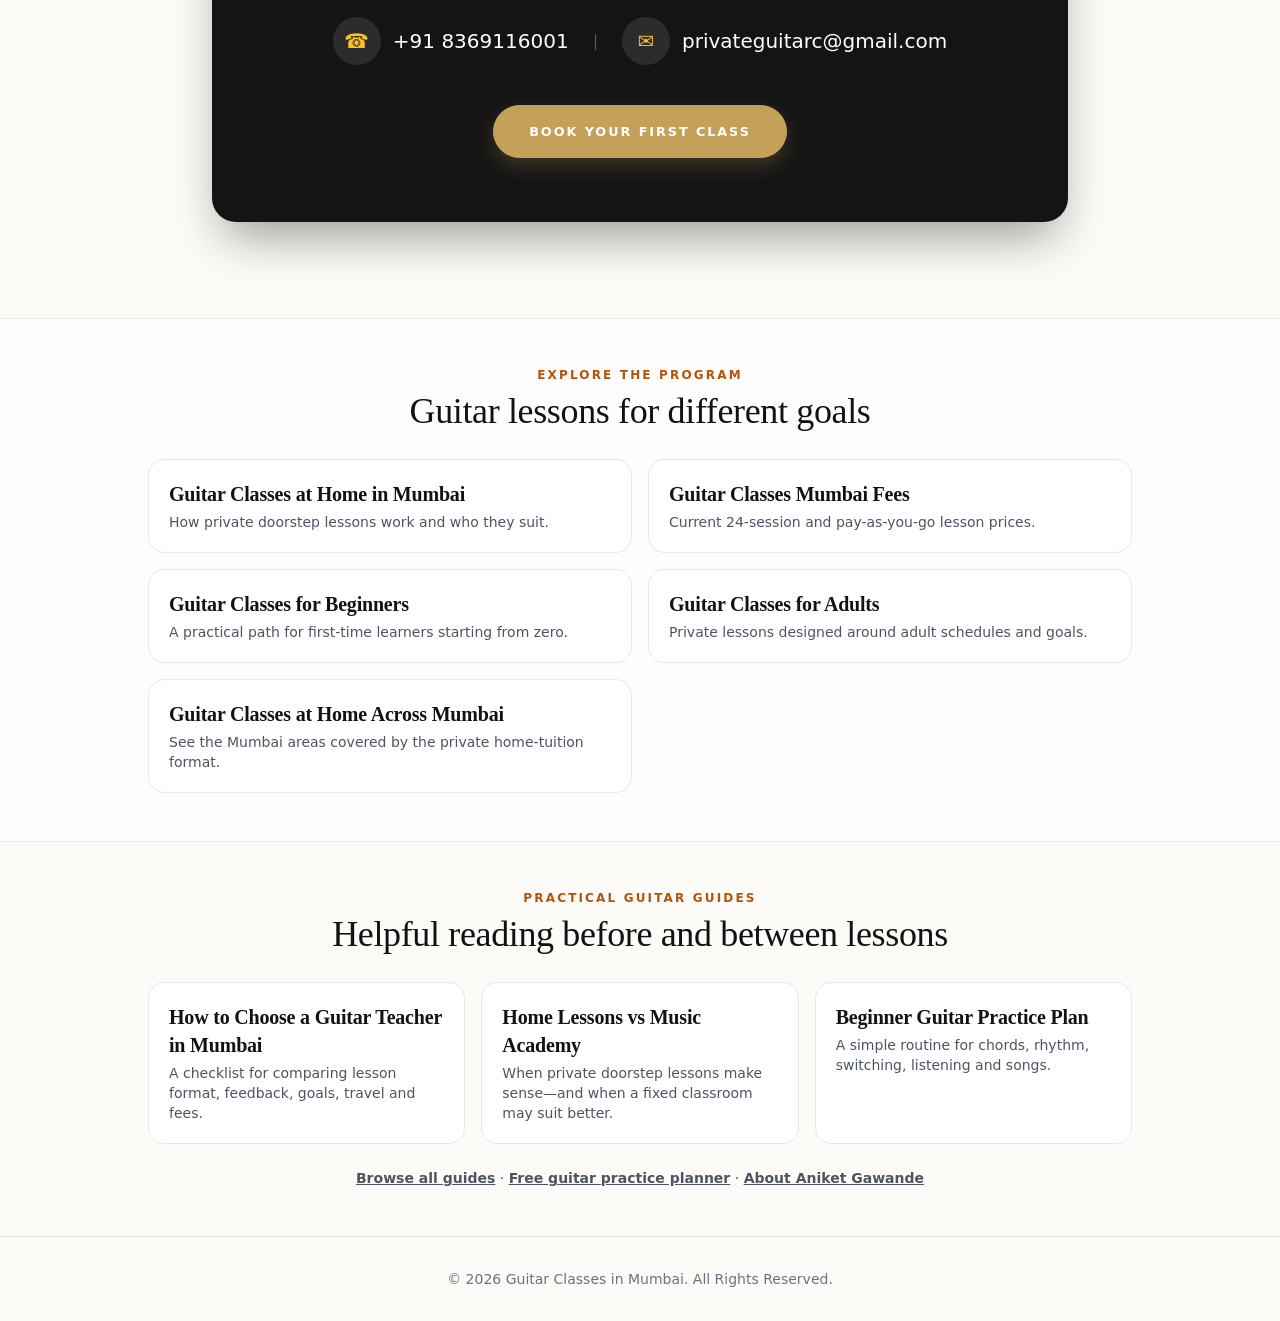
==== commit 4c35e364: "SEO: align homepage internal anchors with near-me query" ====
--- a/index.html
+++ b/index.html
@@ -422,7 +422,7 @@
             <!-- Desktop Nav Links -->
             <div class="hidden md:flex items-center space-x-6 font-medium">
                 <a href="/home-guitar-classes-mumbai/" class="nav-link">HOME LESSONS</a>
-                <a href="/areas-we-serve-mumbai/" class="nav-link">NEAR YOU</a>
+                <a href="/areas-we-serve-mumbai/" class="nav-link">NEAR ME</a>
                 <a href="/guitar-classes-mumbai-fees/" class="nav-link">FEES</a>
                 <a href="/guitar-classes-for-beginners-mumbai/" class="nav-link">BEGINNERS</a>
             </div>
@@ -443,7 +443,7 @@
         <div id="mobile-menu" class="md:hidden absolute top-full left-0 w-full bg-white/95 backdrop-blur-md border-b border-gray-200 py-6 px-6 shadow-xl">
             <div class="flex flex-col space-y-4 text-center font-medium tracking-widest text-sm">
                 <a href="/home-guitar-classes-mumbai/" class="py-2 hover:text-amber-600 mobile-nav-item">HOME LESSONS</a>
-                <a href="/areas-we-serve-mumbai/" class="py-2 hover:text-amber-600 mobile-nav-item">GUITAR CLASSES NEAR YOU</a>
+                <a href="/areas-we-serve-mumbai/" class="py-2 hover:text-amber-600 mobile-nav-item">GUITAR CLASSES NEAR ME</a>
                 <a href="/guitar-classes-mumbai-fees/" class="py-2 hover:text-amber-600 mobile-nav-item">FEES</a>
                 <a href="/guitar-classes-for-beginners-mumbai/" class="py-2 hover:text-amber-600 mobile-nav-item">BEGINNERS</a>
                 <a href="/guitar-classes-for-adults-mumbai/" class="py-2 hover:text-amber-600 mobile-nav-item">ADULTS</a>
@@ -560,8 +560,8 @@
                         <p class="text-sm text-gray-600">Private guitar teacher at your home, with no student commute.</p>
                     </a>
                     <a href="/areas-we-serve-mumbai/" class="bg-[#FDFBF7] border border-gray-200 rounded-2xl p-5 hover:border-amber-400 transition">
-                        <h3 class="font-serif text-xl font-bold mb-1">Guitar Classes Near You in Mumbai</h3>
-                        <p class="text-sm text-gray-600">Check the Mumbai areas covered by the travelling home-tuition service.</p>
+                        <h3 class="font-serif text-xl font-bold mb-1">Guitar Classes Near Me in Mumbai</h3>
+                        <p class="text-sm text-gray-600">Looking for guitar classes near me? Check the Mumbai areas covered by the travelling home-tuition service.</p>
                     </a>
                     <a href="/guitar-classes-mumbai-fees/" class="bg-[#FDFBF7] border border-gray-200 rounded-2xl p-5 hover:border-amber-400 transition">
                         <h3 class="font-serif text-xl font-bold mb-1">Guitar Classes in Mumbai Fees</h3>
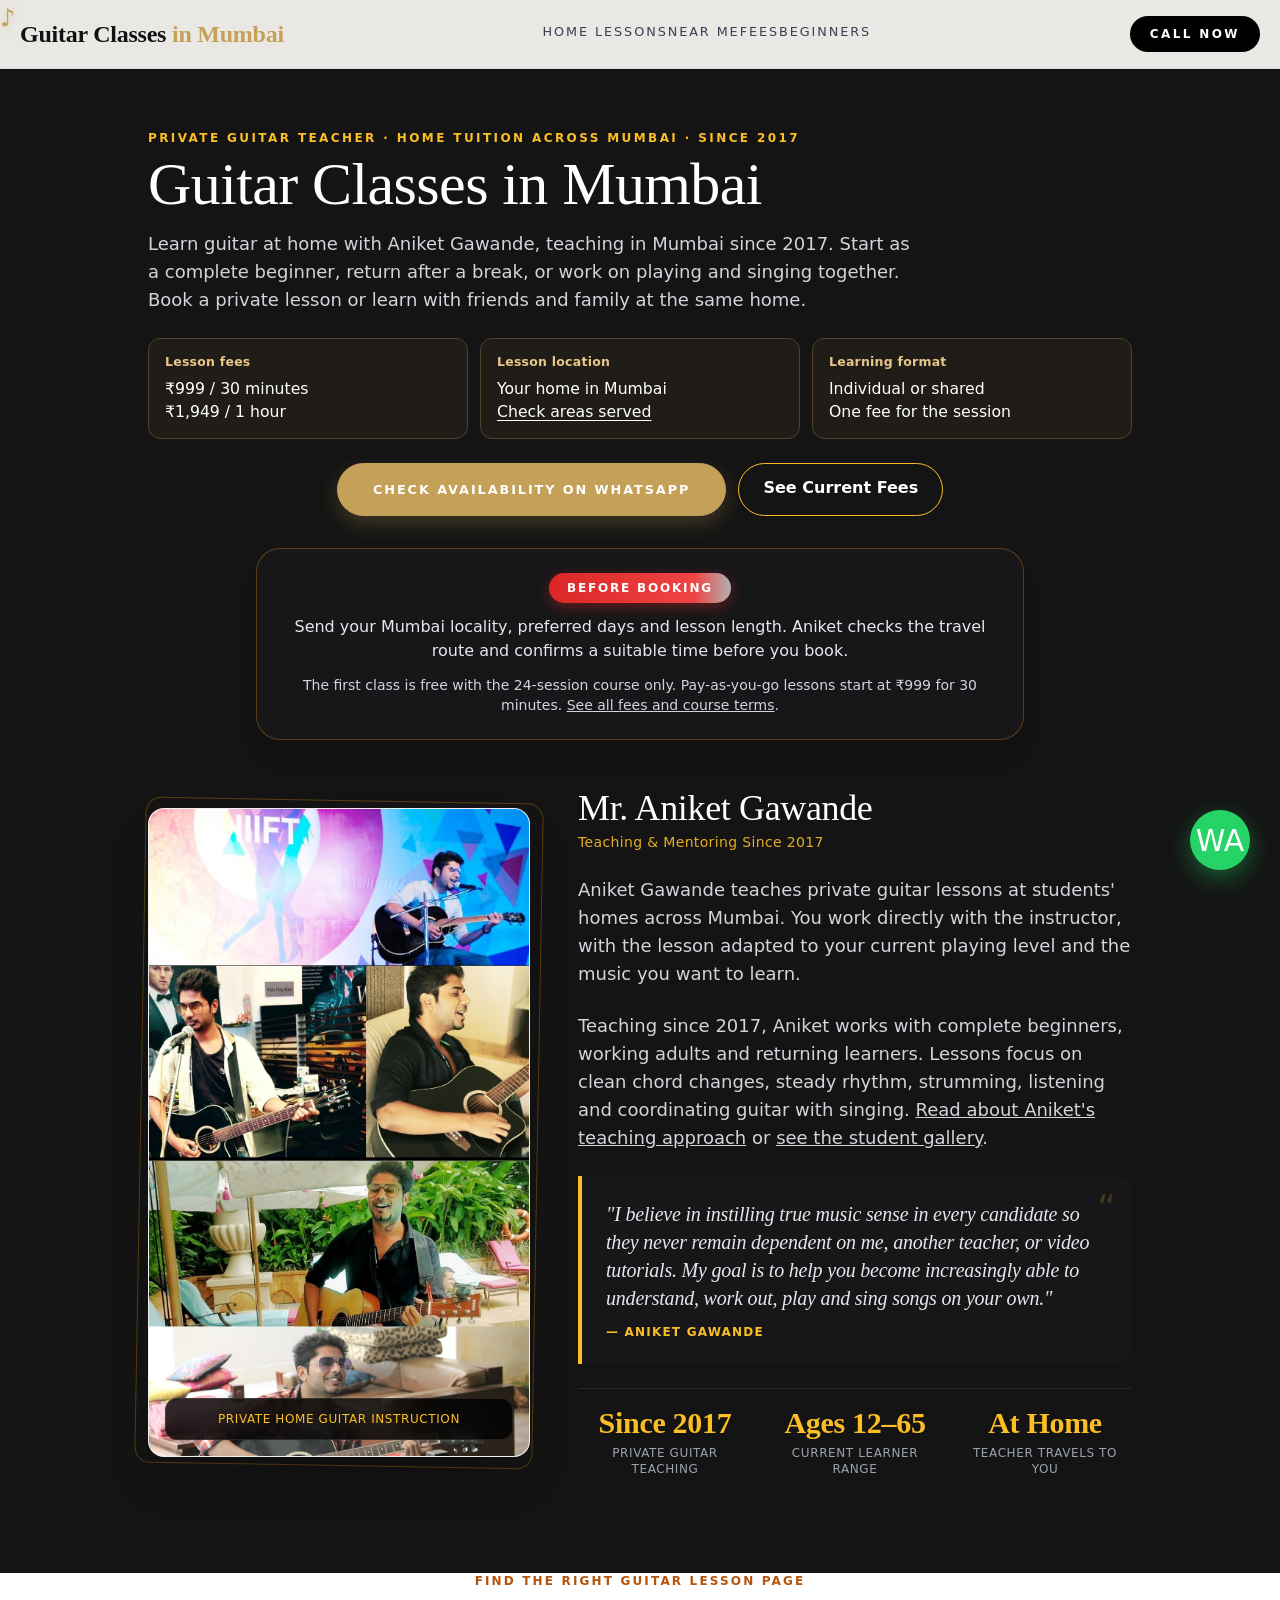
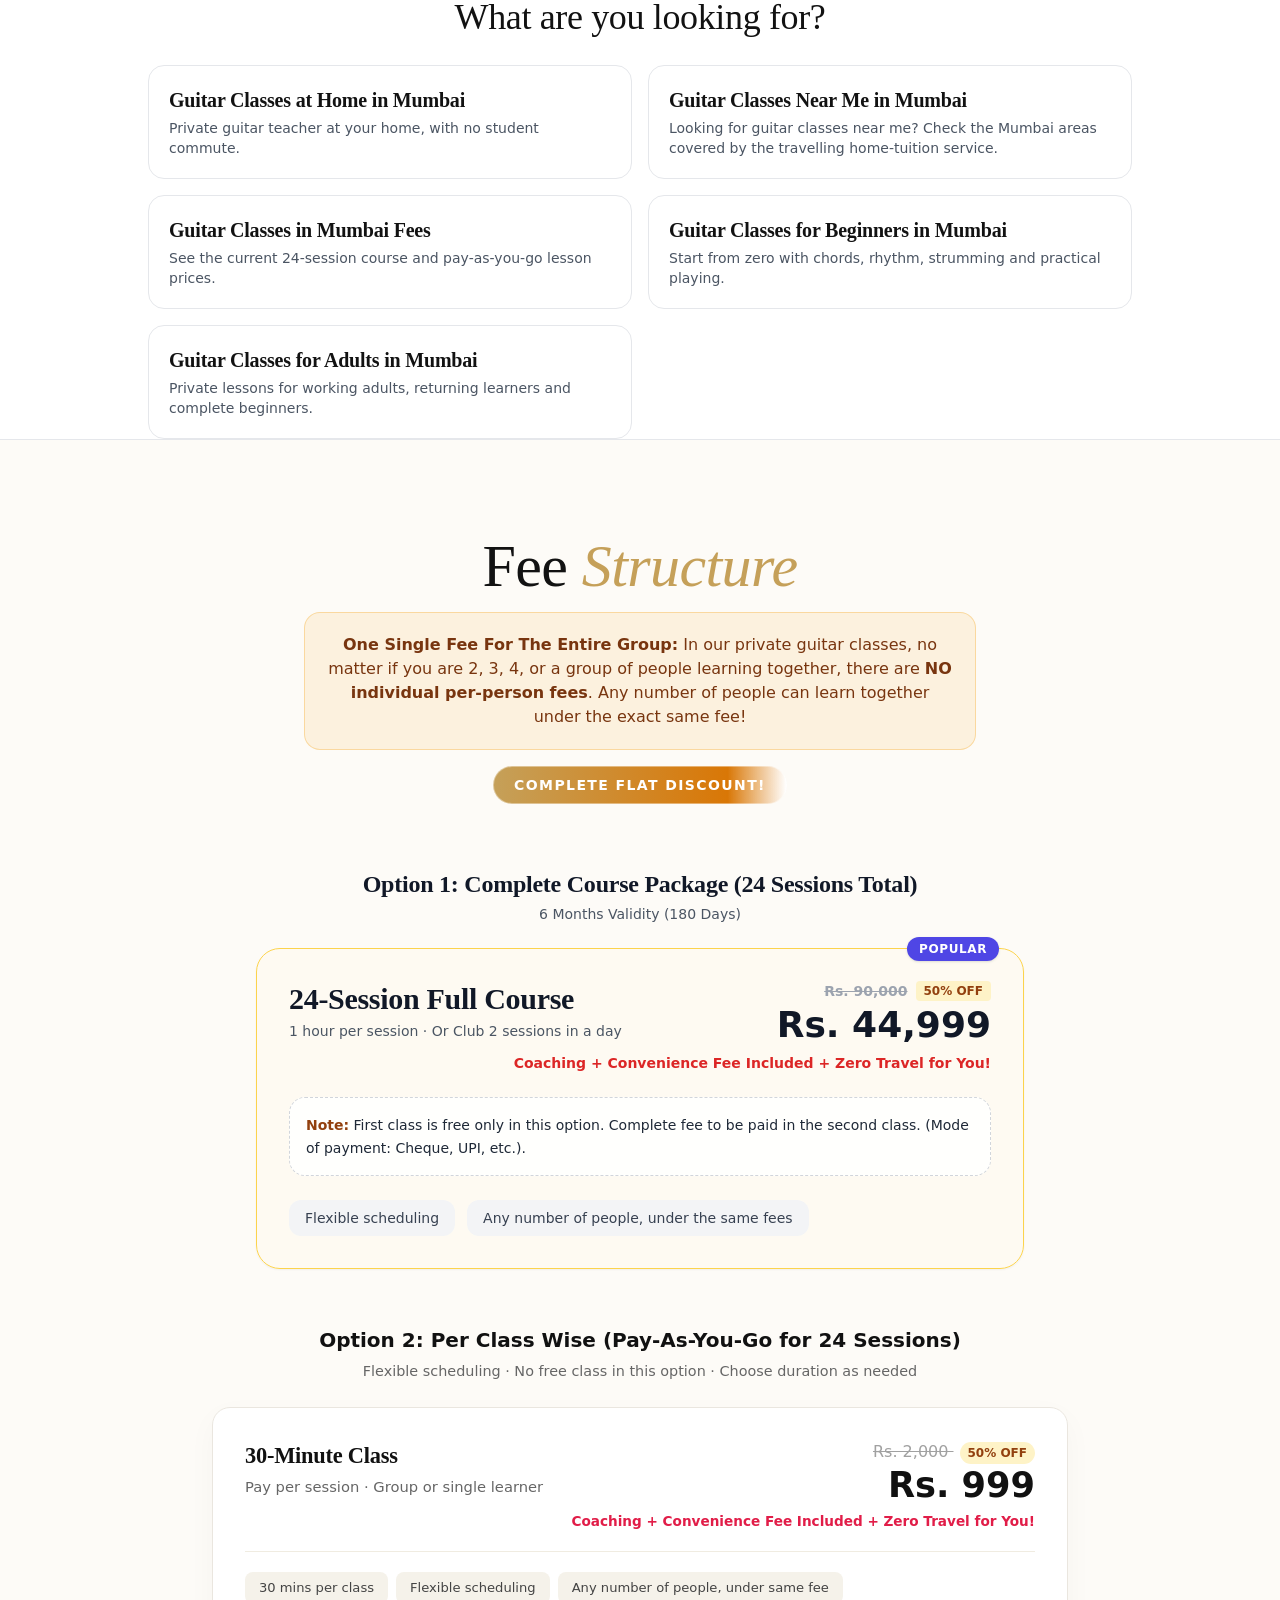
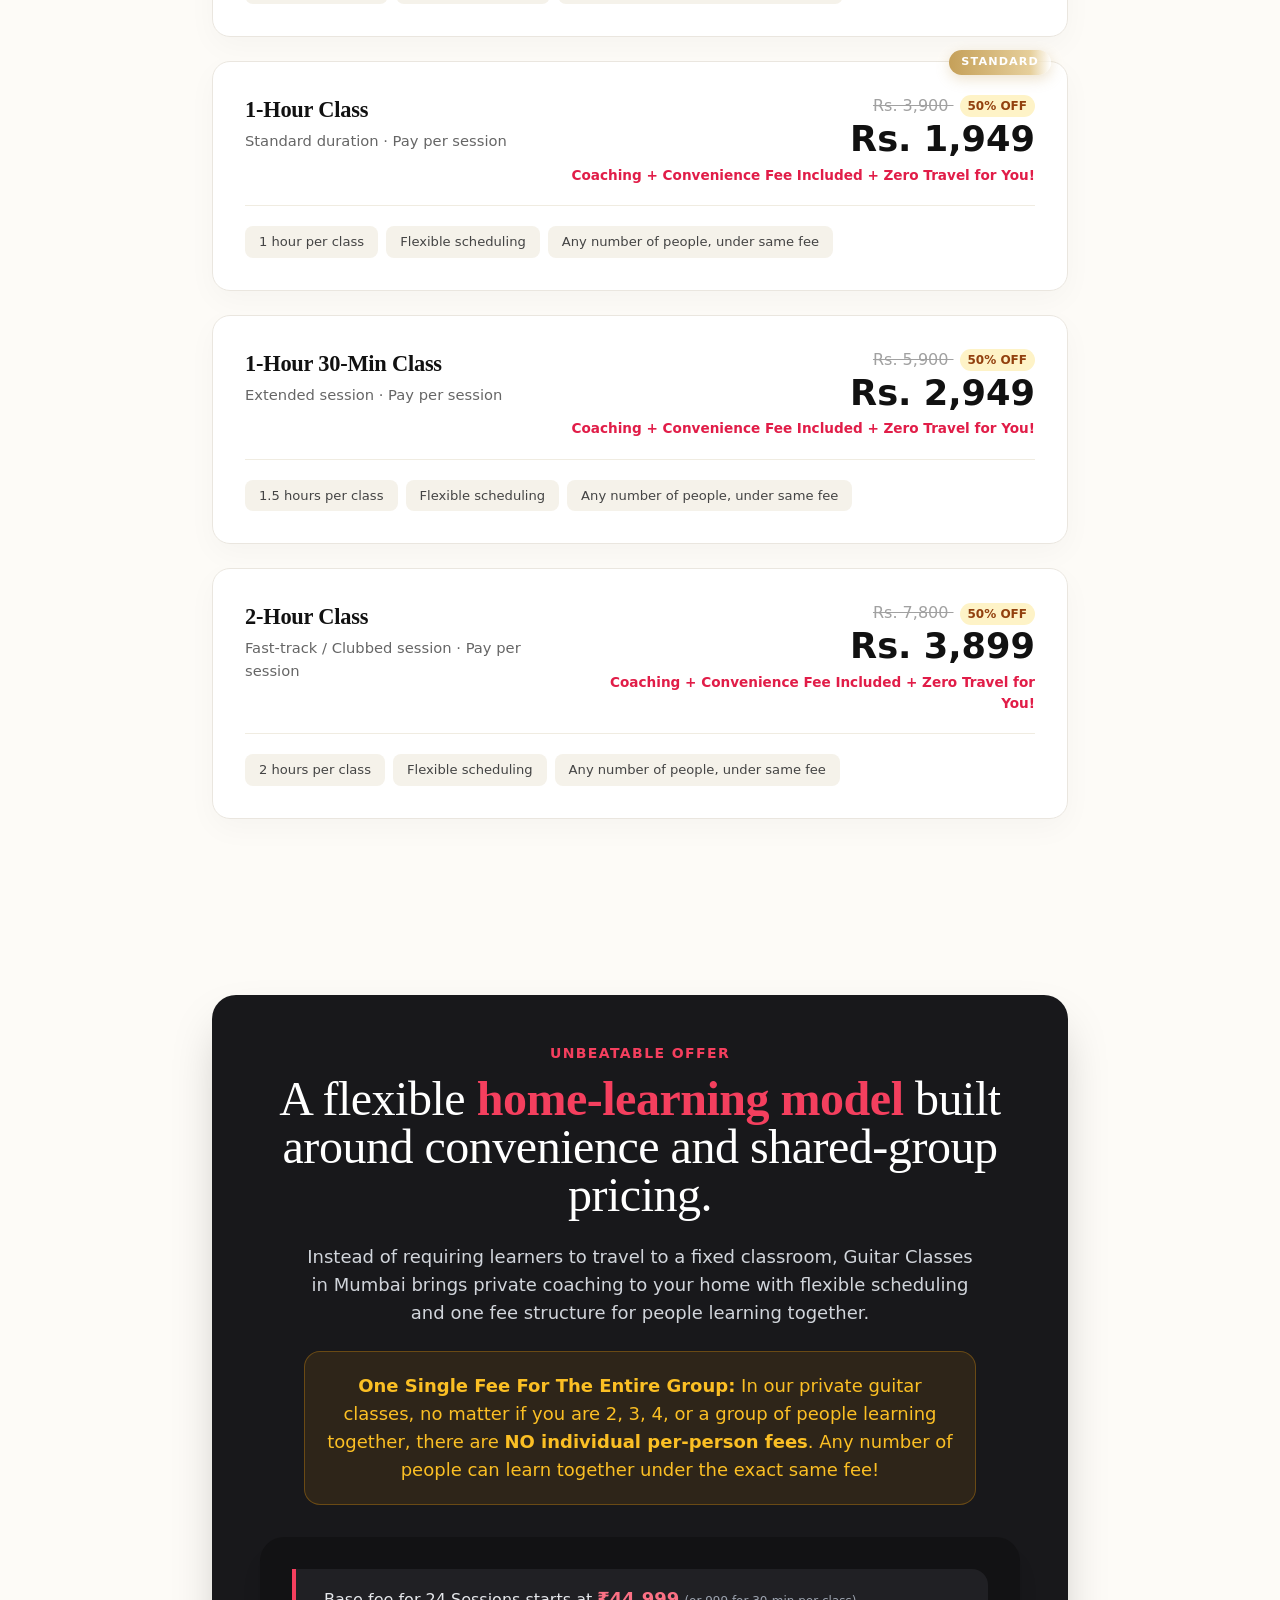
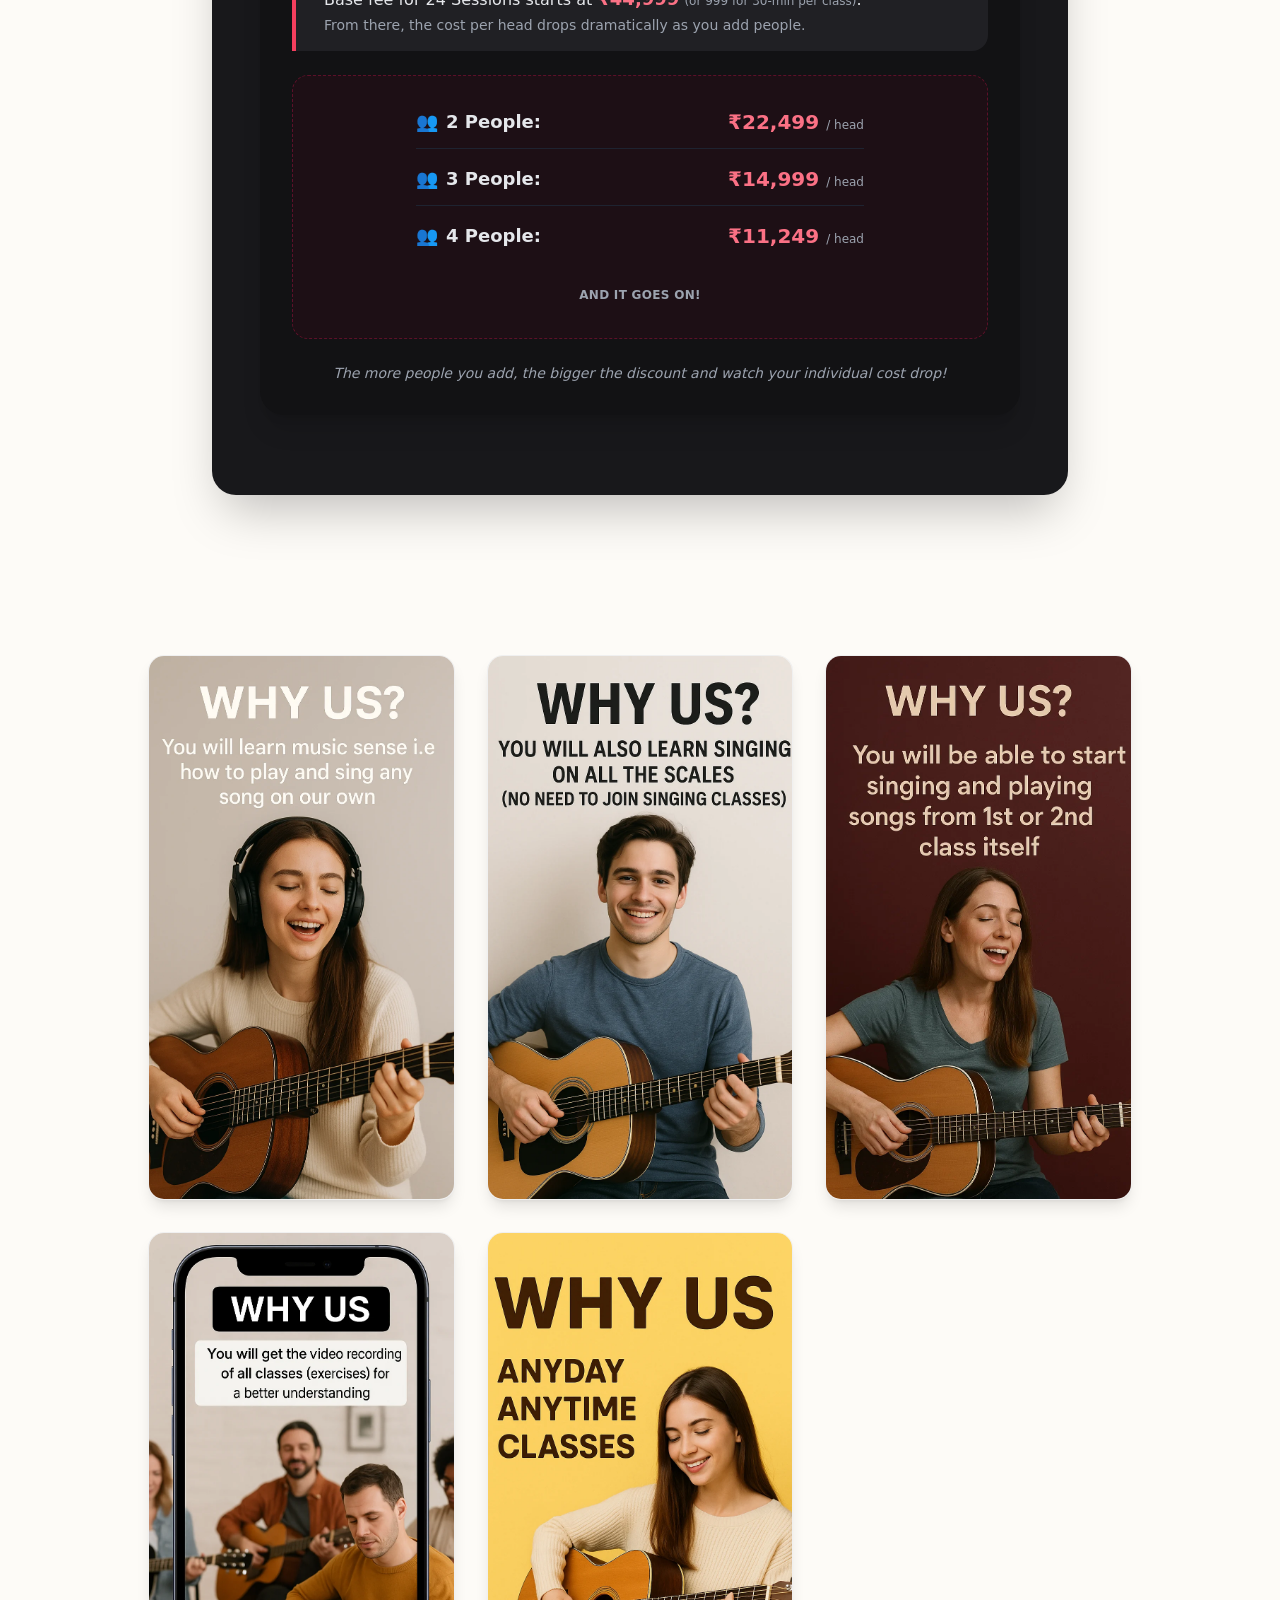
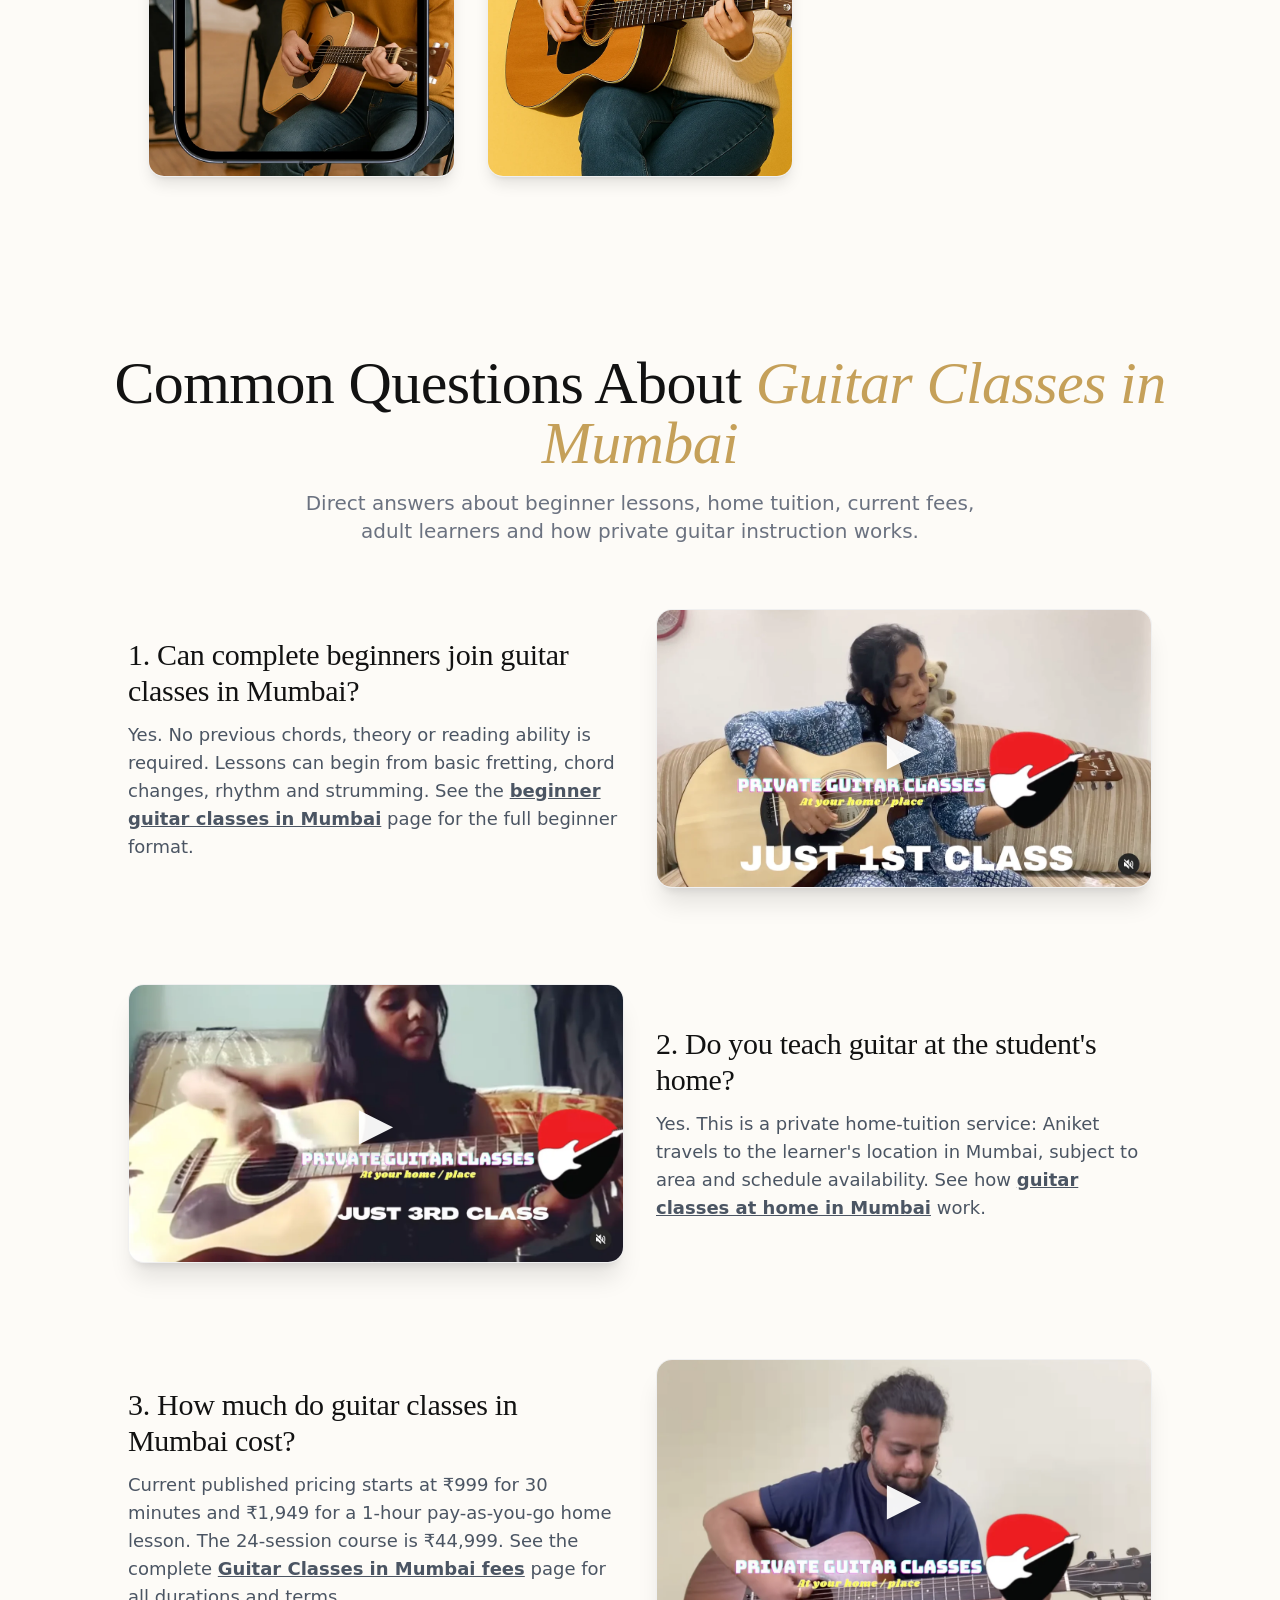
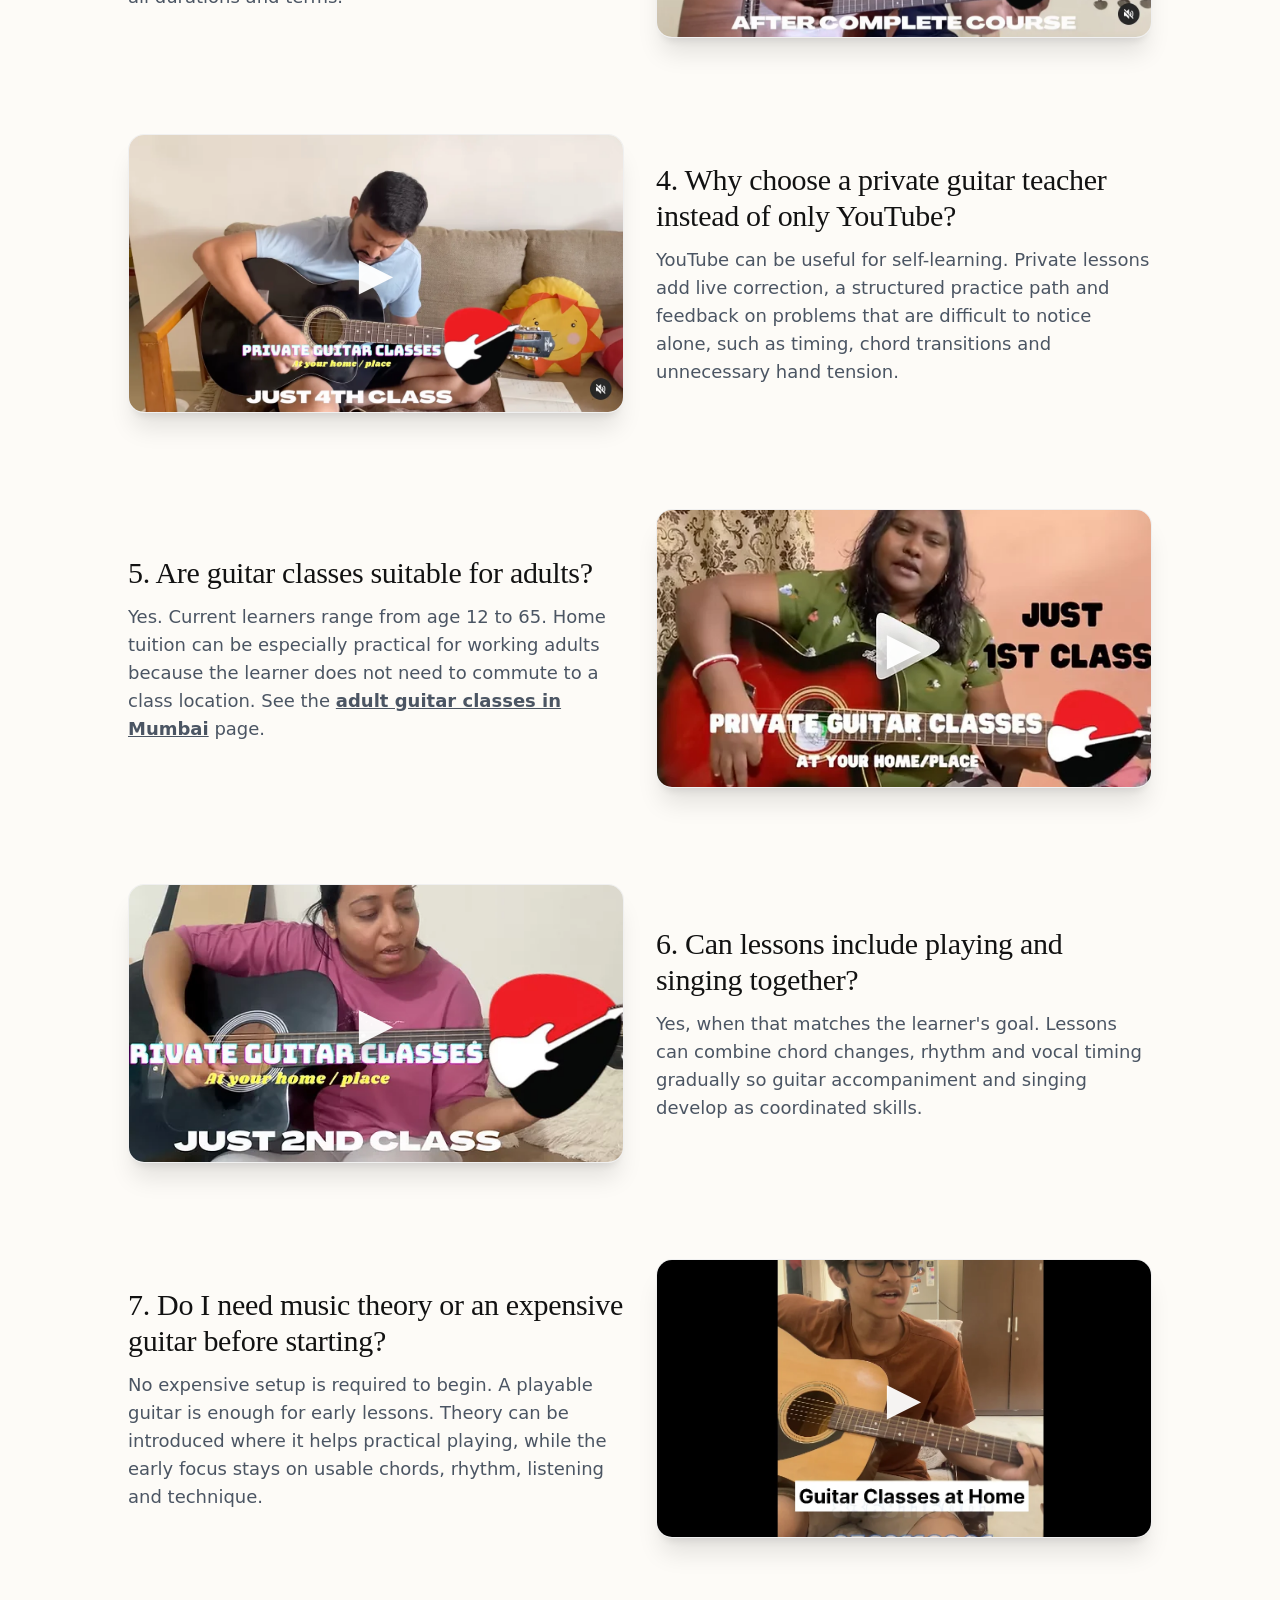
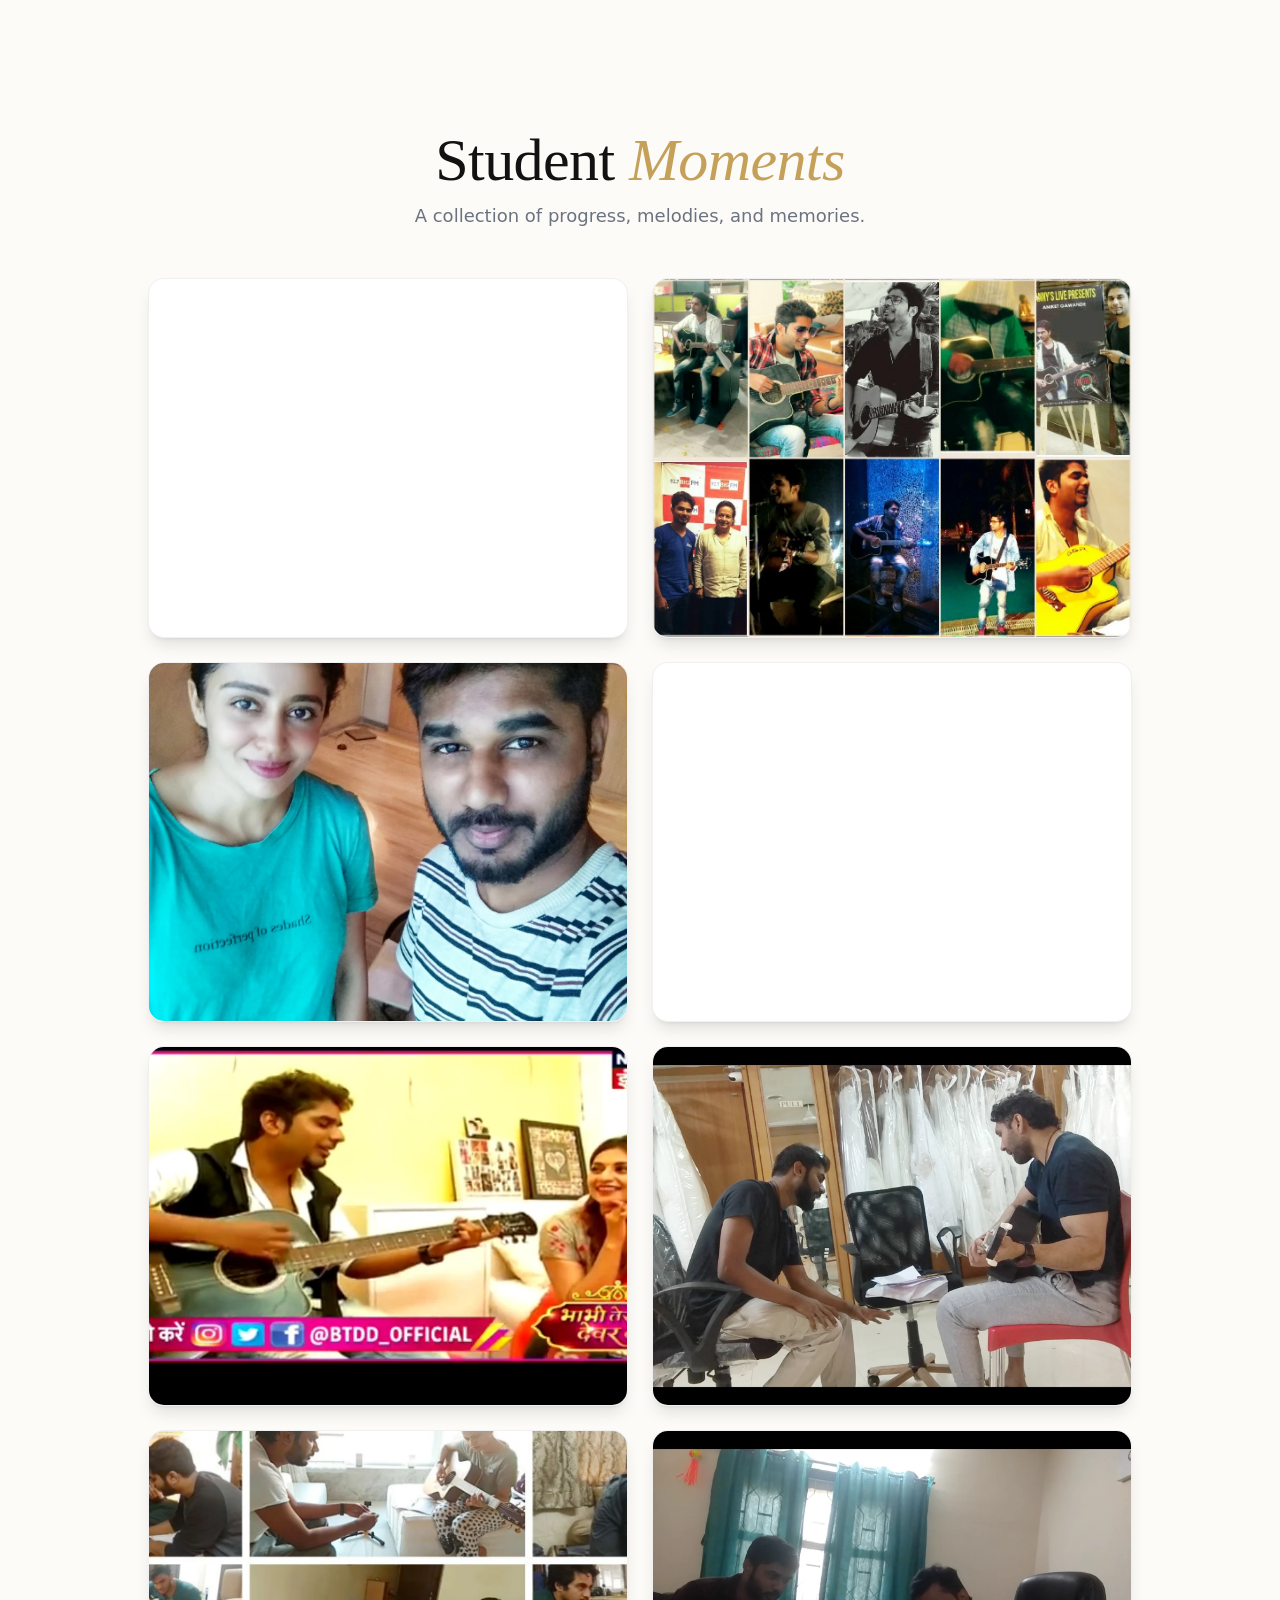
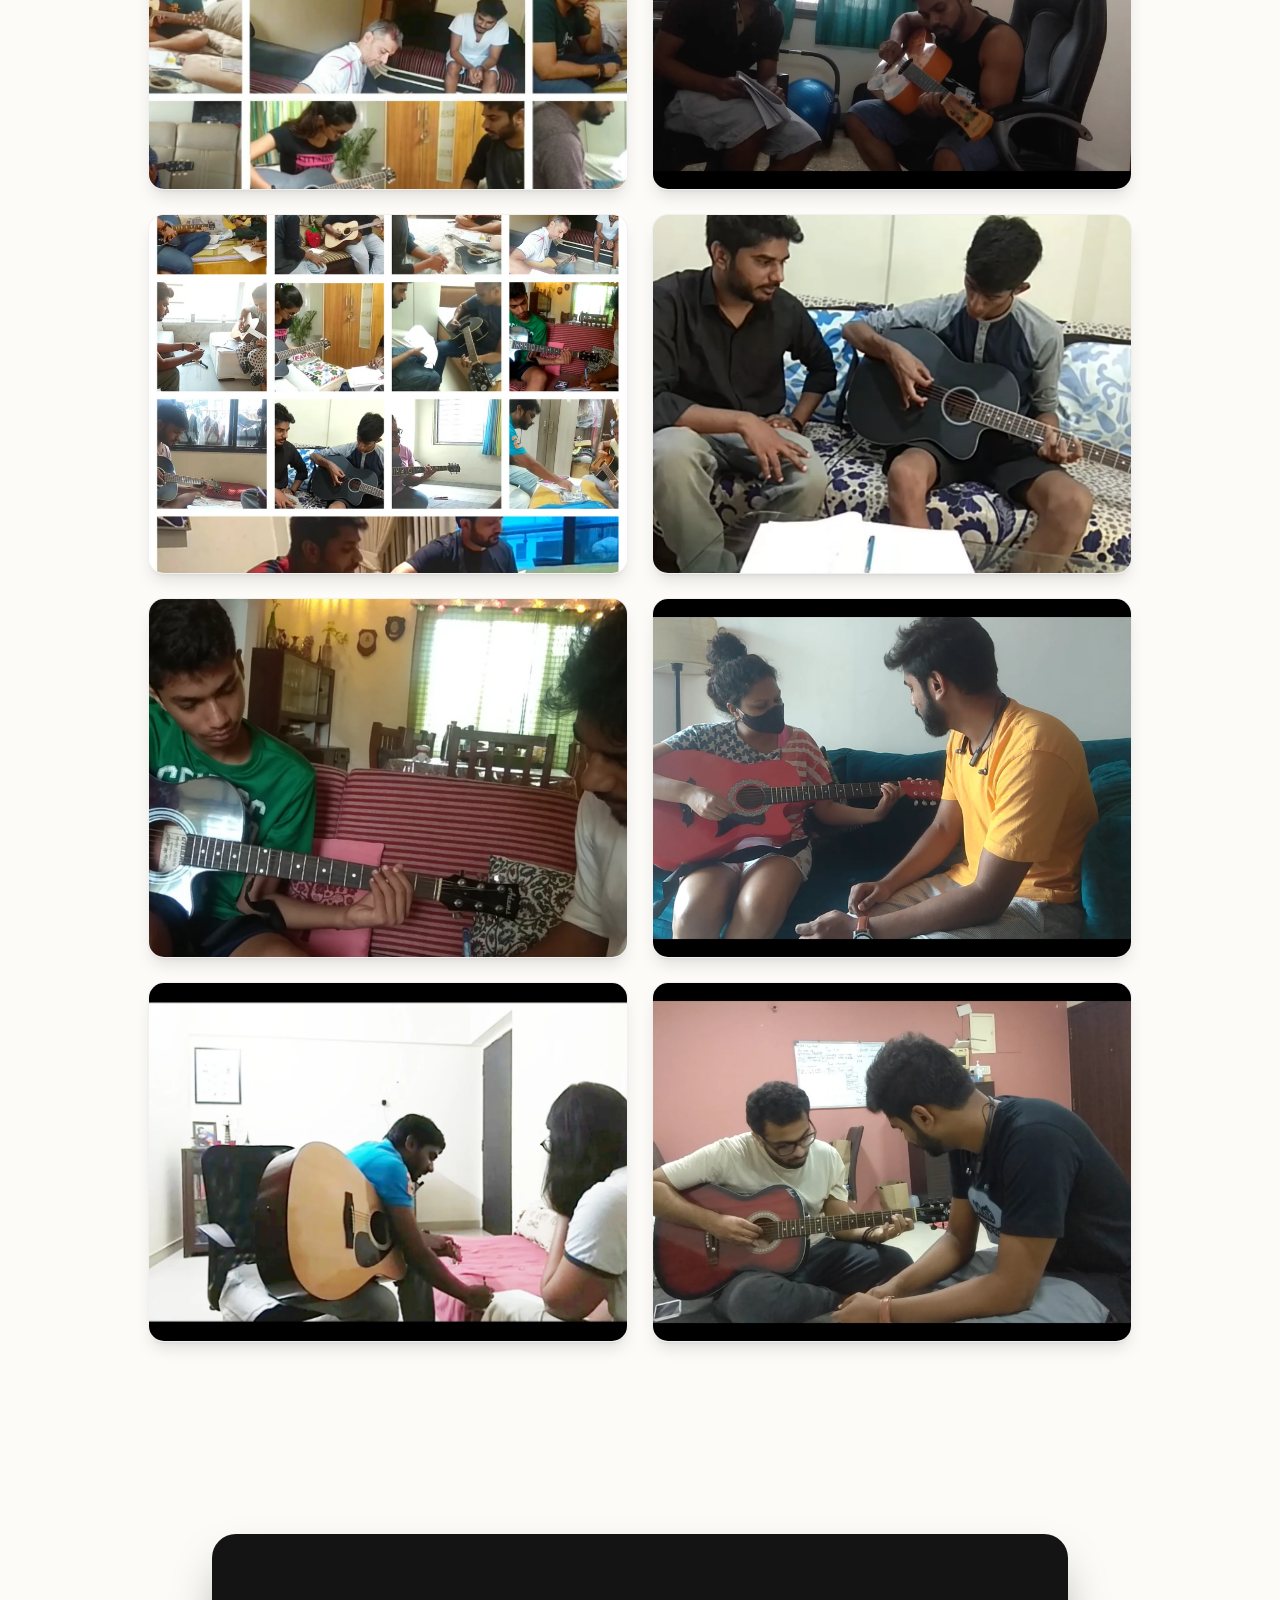
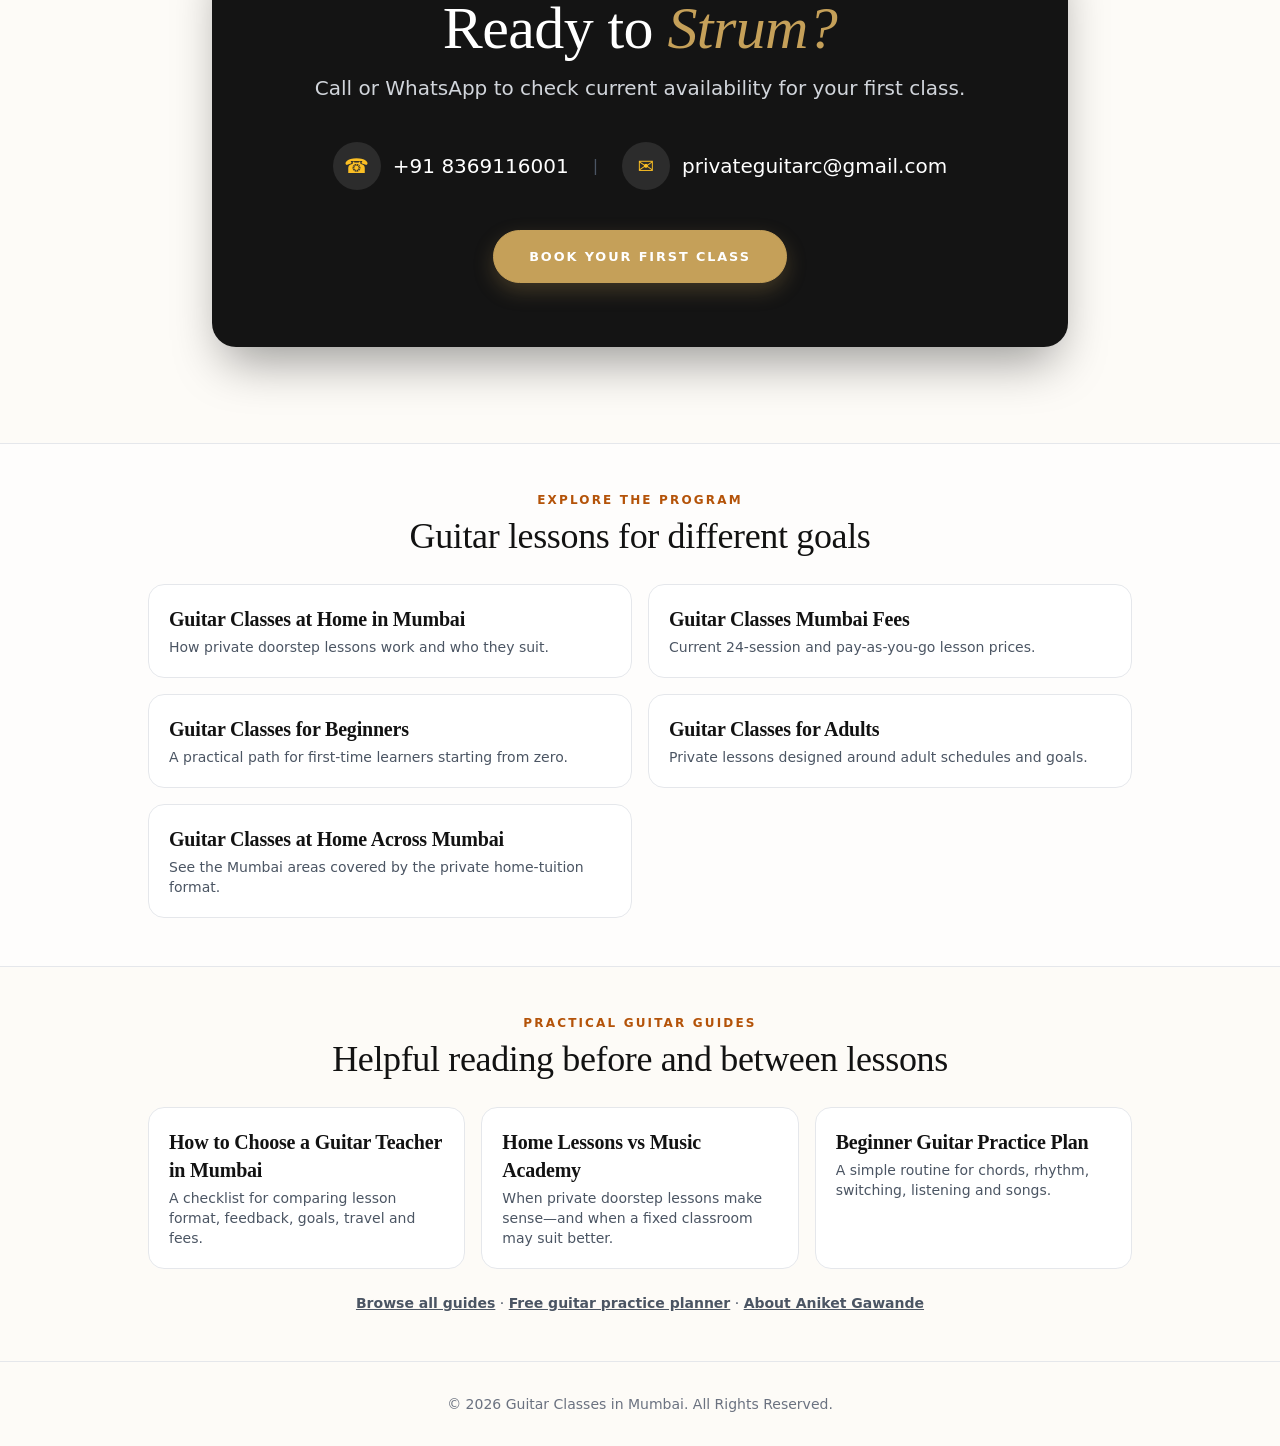
==== commit 7782c792: "Improve lesson information, accessible navigation and canonical routing Clarify home lesson fees and" ====
--- a/index.html
+++ b/index.html
@@ -9,8 +9,8 @@
     <meta name="google-site-verification" content="HcNgmx8LwGrW89bLODOLmGR5g_bjlMl_B7AHooq0gmo" />
 
     <!-- SEO Meta Tags -->
-    <title>Guitar Classes in Mumbai | Private Guitar Teacher Since 2017</title>
-    <meta name="description" content="Guitar classes in Mumbai with Aniket Gawande, teaching since 2017. Private 1-on-1 or shared lessons at your home for beginners and adults.">
+    <title>Guitar Classes in Mumbai | Home Lessons from ₹999</title>
+    <meta name="description" content="Learn guitar at home in Mumbai with Aniket Gawande, teaching since 2017. Beginner and adult lessons from ₹999/30 minutes. See fees and check your area.">
     <meta name="robots" content="index, follow, max-image-preview:large, max-snippet:-1, max-video-preview:-1">
     <meta name="author" content="Aniket Gawande">
     <link rel="canonical" href="https://guitar-classes-in-mumbai.vercel.app/">
@@ -19,7 +19,7 @@
     <meta name="theme-color" content="#111114">
 
     <!-- Open Graph / Social Media Preview Tags -->
-    <meta property="og:title" content="Guitar Classes in Mumbai | Private Guitar Teacher Since 2017">
+    <meta property="og:title" content="Guitar Classes in Mumbai | Home Lessons from ₹999">
     <meta property="og:description" content="Private guitar classes across Mumbai with Aniket Gawande, teaching since 2017. Lessons take place at the learner’s home.">
     <meta property="og:type" content="website">
     <meta property="og:site_name" content="Guitar Classes in Mumbai">
@@ -27,7 +27,7 @@
     <meta property="og:image" content="https://guitar-classes-in-mumbai.vercel.app/AG.png">
     <meta property="og:image:alt" content="Aniket Gawande, guitar instructor in Mumbai">
     <meta name="twitter:card" content="summary_large_image">
-    <meta name="twitter:title" content="Guitar Classes in Mumbai | Private Guitar Teacher Since 2017">
+    <meta name="twitter:title" content="Guitar Classes in Mumbai | Home Lessons from ₹999">
     <meta name="twitter:description" content="Private guitar classes across Mumbai with Aniket Gawande, teaching since 2017. Lessons take place at the learner’s home.">
     <meta name="twitter:image" content="https://guitar-classes-in-mumbai.vercel.app/AG.png">
 
@@ -102,7 +102,6 @@
         }
 
         @media (max-width: 767px) {
-            main section, section[id] { content-visibility: auto; contain-intrinsic-size: 700px; }
             .cursor-note { display: none; }
         }
 
@@ -402,8 +401,10 @@
             transform: translateY(0);
         }
     </style>
+  <link rel="stylesheet" href="/site.css">
 </head>
 <body>
+  <a class="skip-link" href="#main-content">Skip to content</a>
 
     <div id="bg-symbols" class="bg-symbols"></div>
     <div id="cursor" class="cursor-note">♪</div>
@@ -434,13 +435,13 @@
             </div>
 
             <!-- Mobile Hamburger Button -->
-            <button id="menu-btn" class="md:hidden text-2xl text-dark focus:outline-none p-1" aria-label="Toggle Menu">
+            <button id="menu-btn" class="md:hidden text-2xl text-dark focus:outline-none p-1" aria-label="Toggle navigation" aria-expanded="false" aria-controls="mobile-menu">
                 <span aria-hidden="true">☰</span>
             </button>
         </div>
 
         <!-- Mobile Menu Overlay -->
-        <div id="mobile-menu" class="md:hidden absolute top-full left-0 w-full bg-white/95 backdrop-blur-md border-b border-gray-200 py-6 px-6 shadow-xl">
+        <div id="mobile-menu" inert class="md:hidden absolute top-full left-0 w-full bg-white/95 backdrop-blur-md border-b border-gray-200 py-6 px-6 shadow-xl">
             <div class="flex flex-col space-y-4 text-center font-medium tracking-widest text-sm">
                 <a href="/home-guitar-classes-mumbai/" class="py-2 hover:text-amber-600 mobile-nav-item">HOME LESSONS</a>
                 <a href="/areas-we-serve-mumbai/" class="py-2 hover:text-amber-600 mobile-nav-item">GUITAR CLASSES NEAR ME</a>
@@ -453,6 +454,7 @@
     </nav>
 
     <div class="content-layer relative z-10">
+      <main id="main-content">
         
         <!-- 1. FOUNDER & TEACHER SECTION (HERO TOP SECTION) -->
         <section id="founder" class="first-section pb-16 md:pb-24 bg-[#141414] text-white relative overflow-hidden">
@@ -462,8 +464,13 @@
                     <p class="text-amber-400 uppercase tracking-[0.2em] text-xs font-semibold mb-2">Private Guitar Teacher · Home Tuition Across Mumbai · Since 2017</p>
                     <h1 class="text-4xl md:text-6xl font-serif text-white">Guitar Classes in Mumbai</h1>
                     <p class="text-gray-300 text-base md:text-lg leading-relaxed mt-4 max-w-3xl">
-                        Private guitar lessons at the learner's home across Mumbai with Aniket Gawande. Lessons are available for beginners and adults, with 1-on-1 or shared sessions and flexible scheduling subject to travel availability.
+                        Learn guitar at home with Aniket Gawande, teaching in Mumbai since 2017. Start as a complete beginner, return after a break, or work on playing and singing together. Book a private lesson or learn with friends and family at the same home.
                     </p>
+                    <dl class="lesson-summary">
+                        <div><dt>Lesson fees</dt><dd>₹999 / 30 minutes<br>₹1,949 / 1 hour</dd></div>
+                        <div><dt>Lesson location</dt><dd>Your home in Mumbai<br><a href="/areas-we-serve-mumbai/">Check areas served</a></dd></div>
+                        <div><dt>Learning format</dt><dd>Individual or shared<br>One fee for the session</dd></div>
+                    </dl>
                     <div class="flex flex-col sm:flex-row gap-3 mt-6 justify-center md:justify-start">
                         <a href="https://wa.me/918369116001" class="btn-gold text-center px-6 py-3 rounded-full font-semibold">Check Availability on WhatsApp</a>
                         <a href="/guitar-classes-mumbai-fees/" class="border border-amber-400 text-amber-300 text-center px-6 py-3 rounded-full font-semibold hover:bg-amber-400/10 transition">See Current Fees</a>
@@ -476,10 +483,10 @@
                             <span class="disclaimer-badge">BEFORE BOOKING</span>
                         </div>
                         <p class="text-gray-200 text-sm md:text-base mb-3 font-medium leading-relaxed">
-                            This is private doorstep instruction rather than a low-cost academy batch. The teacher travels to the learner, and availability depends on your Mumbai area and preferred time.
+                            Send your Mumbai locality, preferred days and lesson length. Aniket checks the travel route and confirms a suitable time before you book.
                         </p>
                         <p class="text-gray-300 text-xs md:text-sm leading-relaxed">
-                            Lessons focus on chords, rhythm, strumming, playing while singing, listening skills and becoming more independent over time. Progress varies by learner and practice.
+                            The first class is free with the 24-session course only. Pay-as-you-go lessons start at ₹999 for 30 minutes. <a href="/guitar-classes-mumbai-fees/" class="underline">See all fees and course terms</a>.
                         </p>
                     </div>
                 </div>
@@ -509,11 +516,11 @@
                         </div>
 
                         <p class="text-gray-300 text-base md:text-lg leading-relaxed font-light">
-                            Founded in 2017, Guitar Classes in Mumbai was created by Mr. Aniket Gawande with a singular vision: to make guitar learning intuitive, personal, and deeply rewarding. 
+                            Aniket Gawande teaches private guitar lessons at students' homes across Mumbai. You work directly with the instructor, with the lesson adapted to your current playing level and the music you want to learn.
                         </p>
 
                         <p class="text-gray-300 text-base md:text-lg leading-relaxed font-light">
-                            Teaching since 2017, Aniket has worked with learners across different ages and experience levels, including complete beginners and working adults. The focus is private home tuition, practical musical understanding, rhythm, chord changes, playing while singing, and helping learners become more independent over time.
+                            Teaching since 2017, Aniket works with complete beginners, working adults and returning learners. Lessons focus on clean chord changes, steady rhythm, strumming, listening and coordinating guitar with singing. <a href="/about-aniket-gawande-guitar-instructor-mumbai/" class="underline">Read about Aniket's teaching approach</a> or <a href="#gallery" class="underline">see the student gallery</a>.
                         </p>
 
                         <!-- High-End Quote Box -->
@@ -1133,6 +1140,7 @@
             </div>
         </section>
 
+      </main>
         <footer class="py-8 border-t border-gray-200">
             <div class="container mx-auto px-5 text-center text-gray-500 text-sm">
                 <p>&copy; 2026 Guitar Classes in Mumbai. All Rights Reserved.</p>
@@ -1146,14 +1154,18 @@
         const mobileMenu = document.getElementById('mobile-menu');
         const mobileNavItems = document.querySelectorAll('.mobile-nav-item');
 
-        menuBtn.addEventListener('click', () => {
-            mobileMenu.classList.toggle('active');
-        });
-
-        mobileNavItems.forEach(item => {
-            item.addEventListener('click', () => {
-                mobileMenu.classList.remove('active');
-            });
+        function setMenuOpen(open) {
+            mobileMenu.classList.toggle('active', open);
+            mobileMenu.inert = !open;
+            menuBtn.setAttribute('aria-expanded', String(open));
+        }
+        menuBtn.addEventListener('click', () => setMenuOpen(menuBtn.getAttribute('aria-expanded') !== 'true'));
+        mobileNavItems.forEach(item => item.addEventListener('click', () => setMenuOpen(false)));
+        document.addEventListener('keydown', event => {
+            if (event.key === 'Escape' && menuBtn.getAttribute('aria-expanded') === 'true') {
+                setMenuOpen(false);
+                menuBtn.focus();
+            }
         });
 
         // Load and play gallery videos only when they are close to the viewport.
@@ -1253,4 +1265,4 @@
         }
     </script>
 </body>
-</html>+</html>
--- a/site.css
+++ b/site.css
@@ -0,0 +1,36 @@
+/* Shared navigation and booking information; no JavaScript required. */
+.site-nav{box-sizing:border-box;max-width:1160px;margin:0 auto;padding:18px 22px;display:flex;align-items:center;justify-content:space-between;gap:12px 24px;flex-wrap:wrap;color:#161616;background:#fdfbf7}
+.site-nav .site-brand{font-family:Georgia,'Times New Roman',serif;font-size:1.2rem;font-weight:700;line-height:1.3;text-decoration:none;color:#161616}
+.site-nav .site-nav-links{display:flex;flex-wrap:wrap;align-items:center;gap:4px 16px}
+.site-nav .site-nav-links a{display:inline-flex;align-items:center;min-height:44px;color:#333;font-size:.9rem;line-height:1.4;text-decoration:underline;text-underline-offset:4px}
+.site-nav .site-nav-links a[aria-current="page"]{font-weight:750;color:#755216}
+.site-breadcrumbs{box-sizing:border-box;max-width:980px;margin:0 auto;padding:10px 22px 16px;display:flex;flex-wrap:wrap;justify-content:flex-start;gap:6px;color:#555;font-size:.85rem;line-height:1.5}
+.site-breadcrumbs a{color:#4d3918;text-underline-offset:3px}
+.skip-link{position:absolute;left:16px;top:-100px;padding:12px 18px;z-index:10000;background:#111;color:#fff;border:2px solid #c5a059;border-radius:6px}
+.skip-link:focus{top:10px}
+a:focus-visible,button:focus-visible,summary:focus-visible{outline:3px solid #916920;outline-offset:4px}
+.lesson-summary{display:grid;grid-template-columns:repeat(3,minmax(0,1fr));gap:12px;margin:24px 0 18px;padding:0;text-align:left}
+.lesson-summary div{padding:14px 16px;border:1px solid #51432c;border-radius:12px;background:#201d18}
+.lesson-summary dt{color:#e8c788;font-size:.78rem;font-weight:650;letter-spacing:.02em}
+.lesson-summary dd{margin:5px 0 0;color:#fff;font-size:.98rem;line-height:1.5}
+.lesson-summary a{color:#fff;text-decoration:underline;text-underline-offset:3px}
+.fee-table-wrap{overflow-x:auto;max-width:100%;margin:20px 0;border:1px solid #ded7ca;border-radius:12px;background:#fff}
+.fee-table{border-collapse:collapse;width:100%;font-size:.94rem;line-height:1.5;text-align:left}
+.fee-table caption{text-align:left;padding:14px 16px;font-weight:650;color:#34302a}
+.fee-table th,.fee-table td{padding:13px 16px;border-top:1px solid #e4ded4;vertical-align:top}
+.fee-table thead{background:#f4eee3}
+.fee-table th{font-weight:650}
+.cta{color:#161616!important}
+#main-content{scroll-margin-top:96px}
+@media(max-width:720px){
+  .site-nav{display:block;padding:16px 20px 10px}
+  .site-nav .site-brand{display:inline-block;margin-bottom:8px}
+  .site-nav .site-nav-links{display:flex;gap:0 15px}
+  .site-nav .site-nav-links a{font-size:.87rem;min-height:40px}
+  .site-breadcrumbs{padding:8px 20px 14px;font-size:.8rem}
+  .lesson-summary{grid-template-columns:1fr;gap:8px;margin-top:20px}
+  .lesson-summary div{display:grid;grid-template-columns:110px 1fr;gap:12px;align-items:baseline;padding:12px 14px}
+  .lesson-summary dd{margin:0}
+  .fee-table th,.fee-table td{padding:11px 10px}
+}
+@media(prefers-reduced-motion:reduce){html{scroll-behavior:auto!important}.bg-symbols,.cursor-note{display:none!important}}
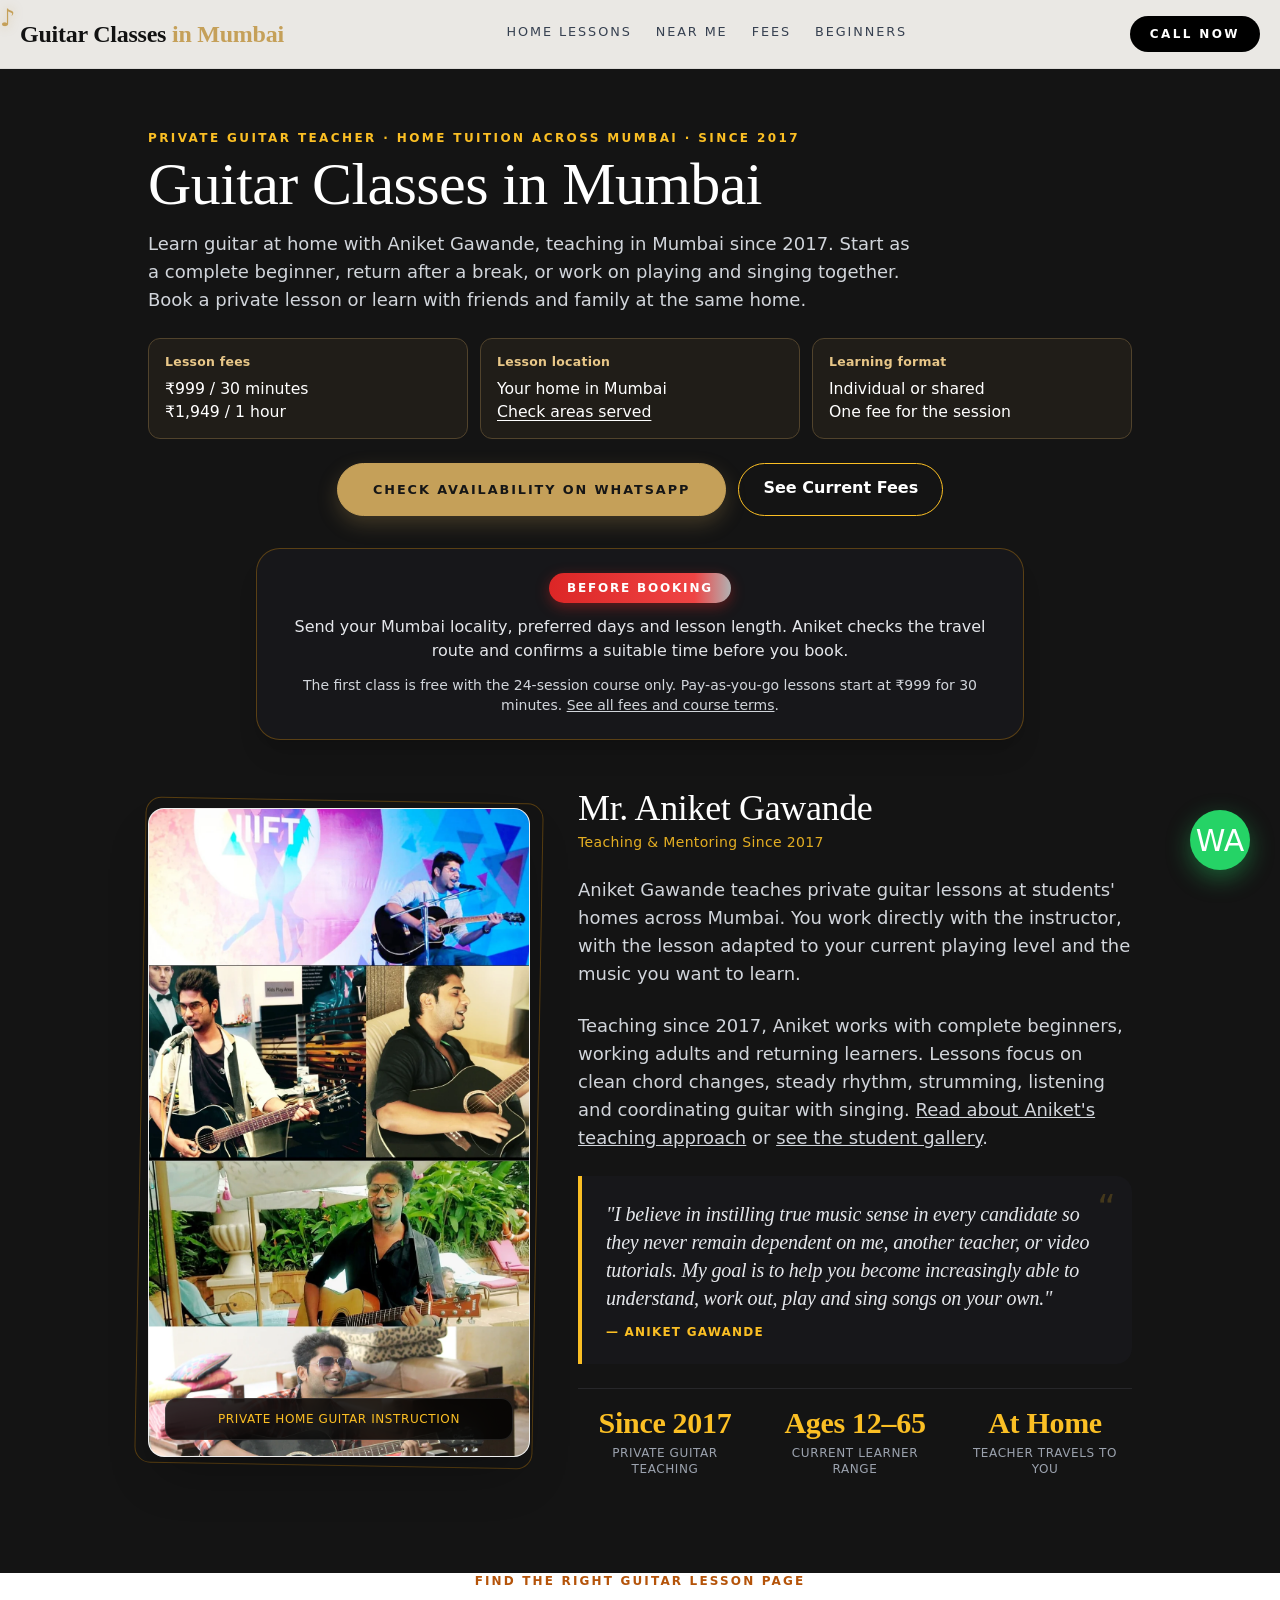
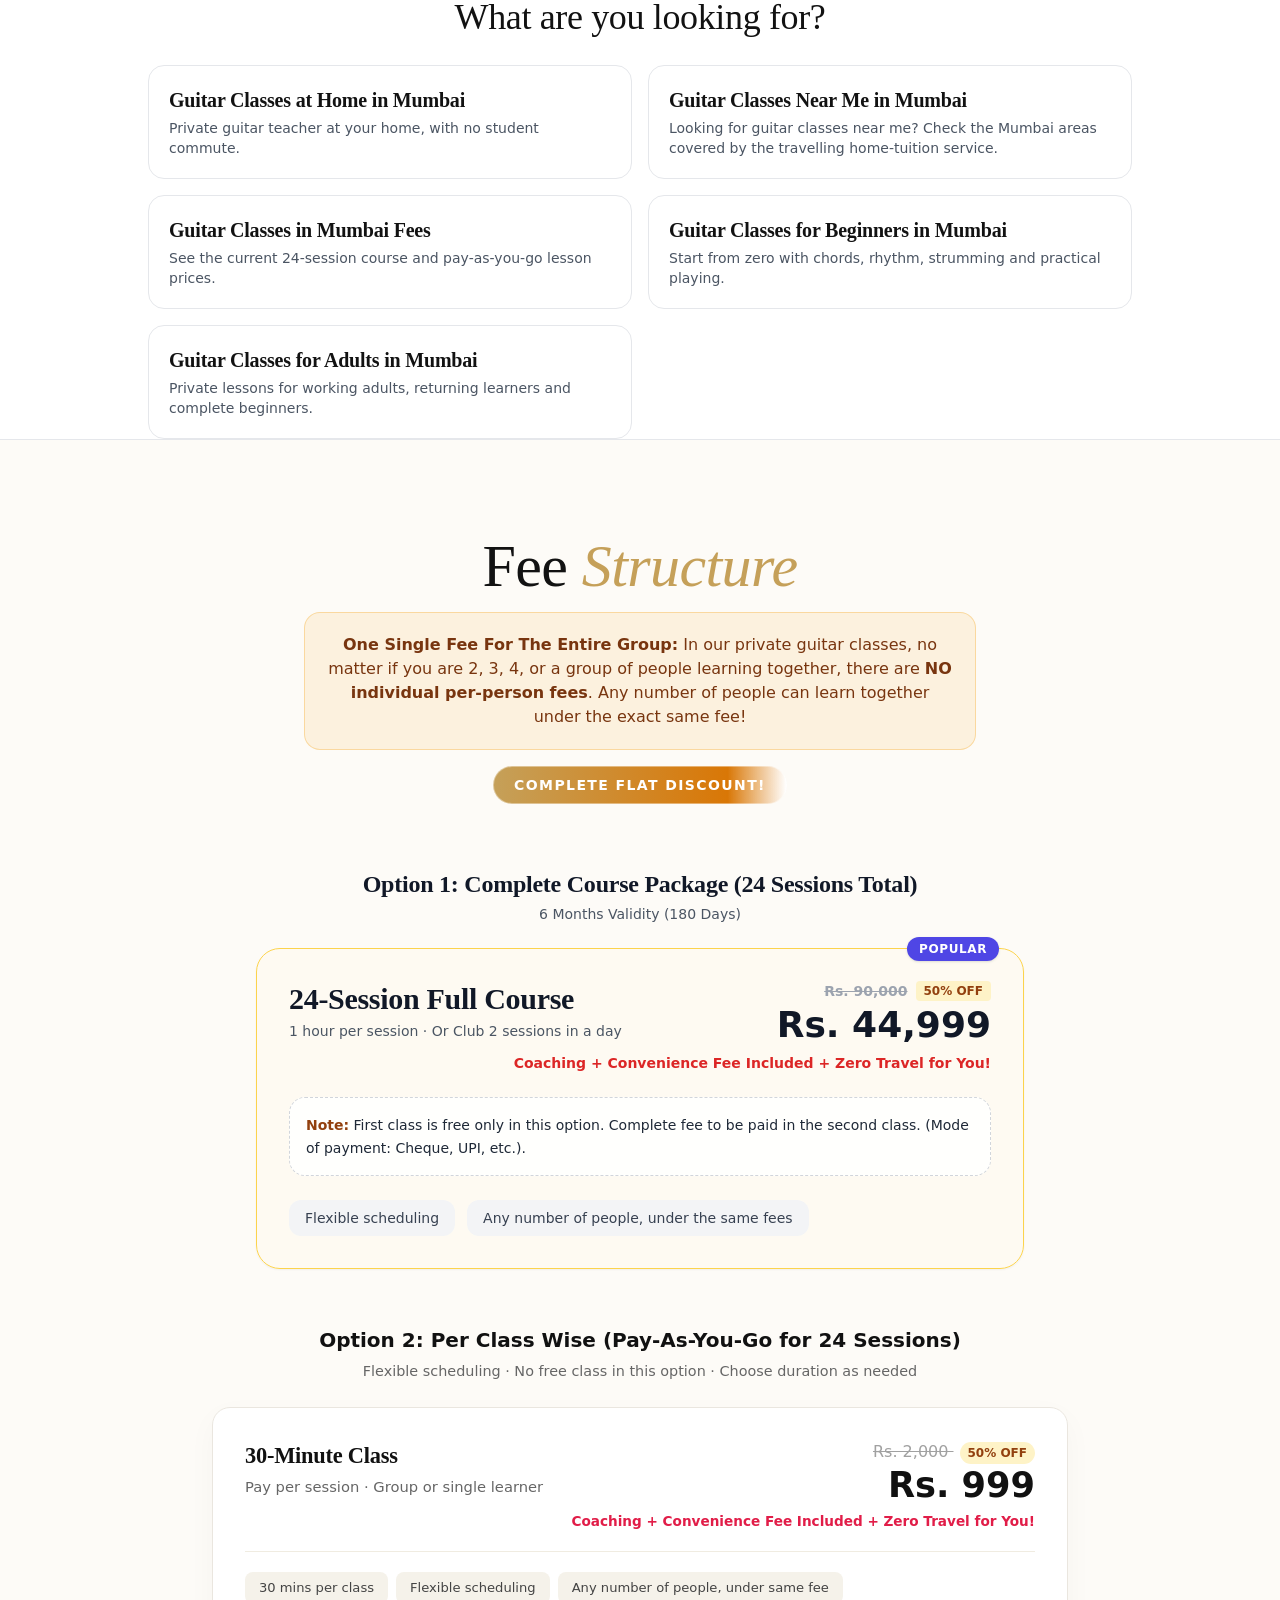
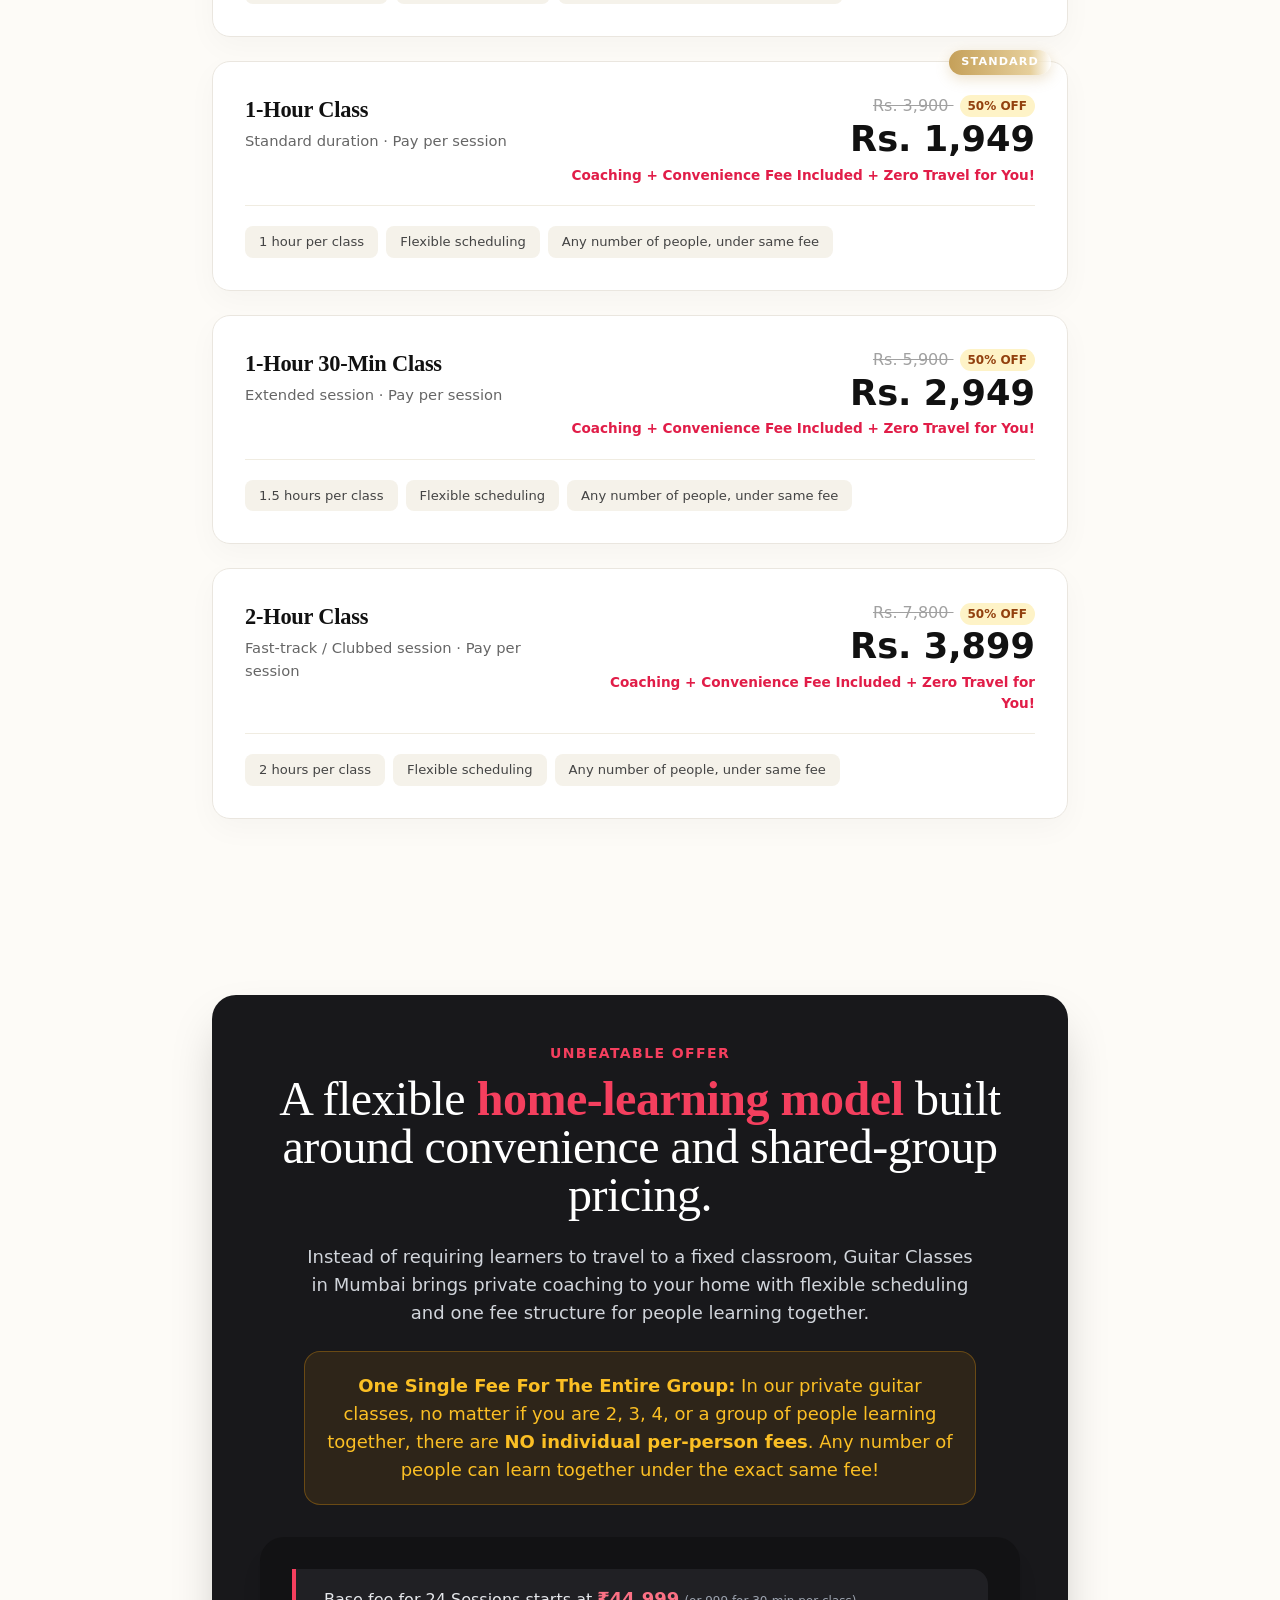
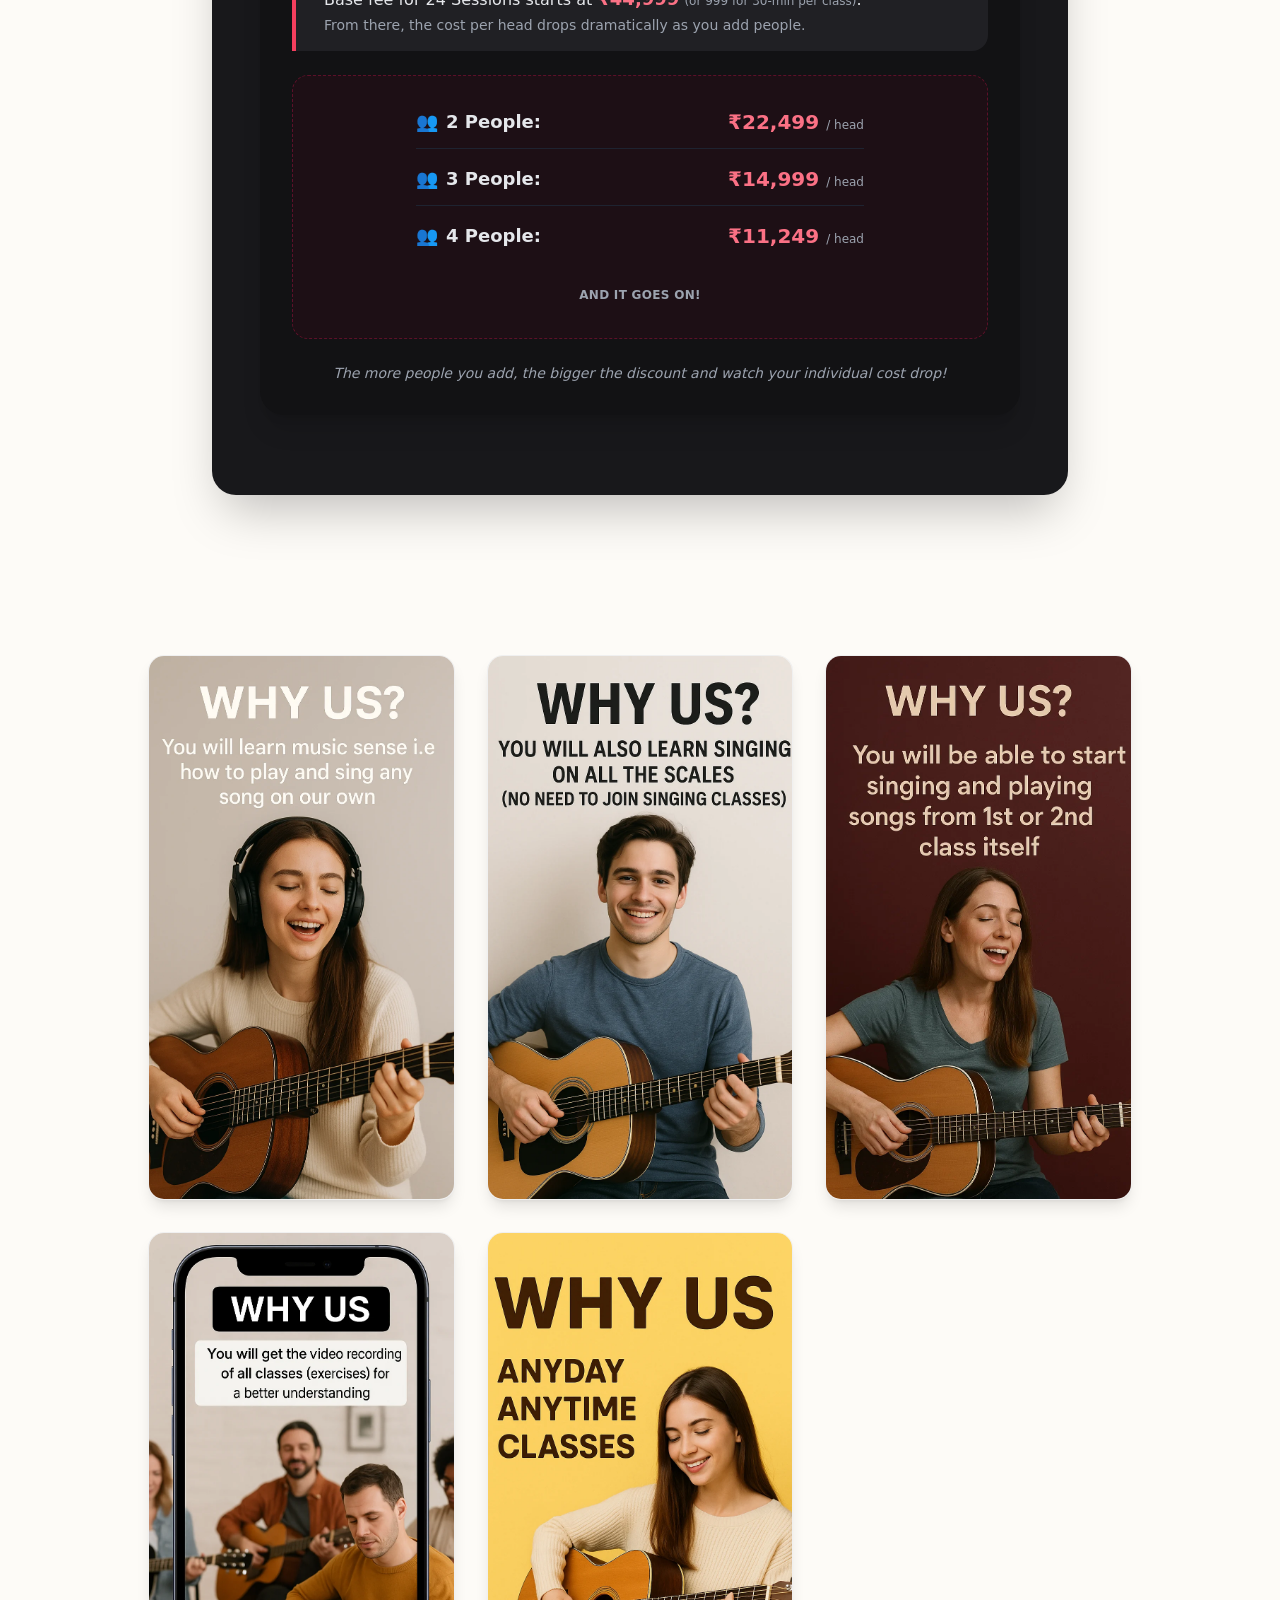
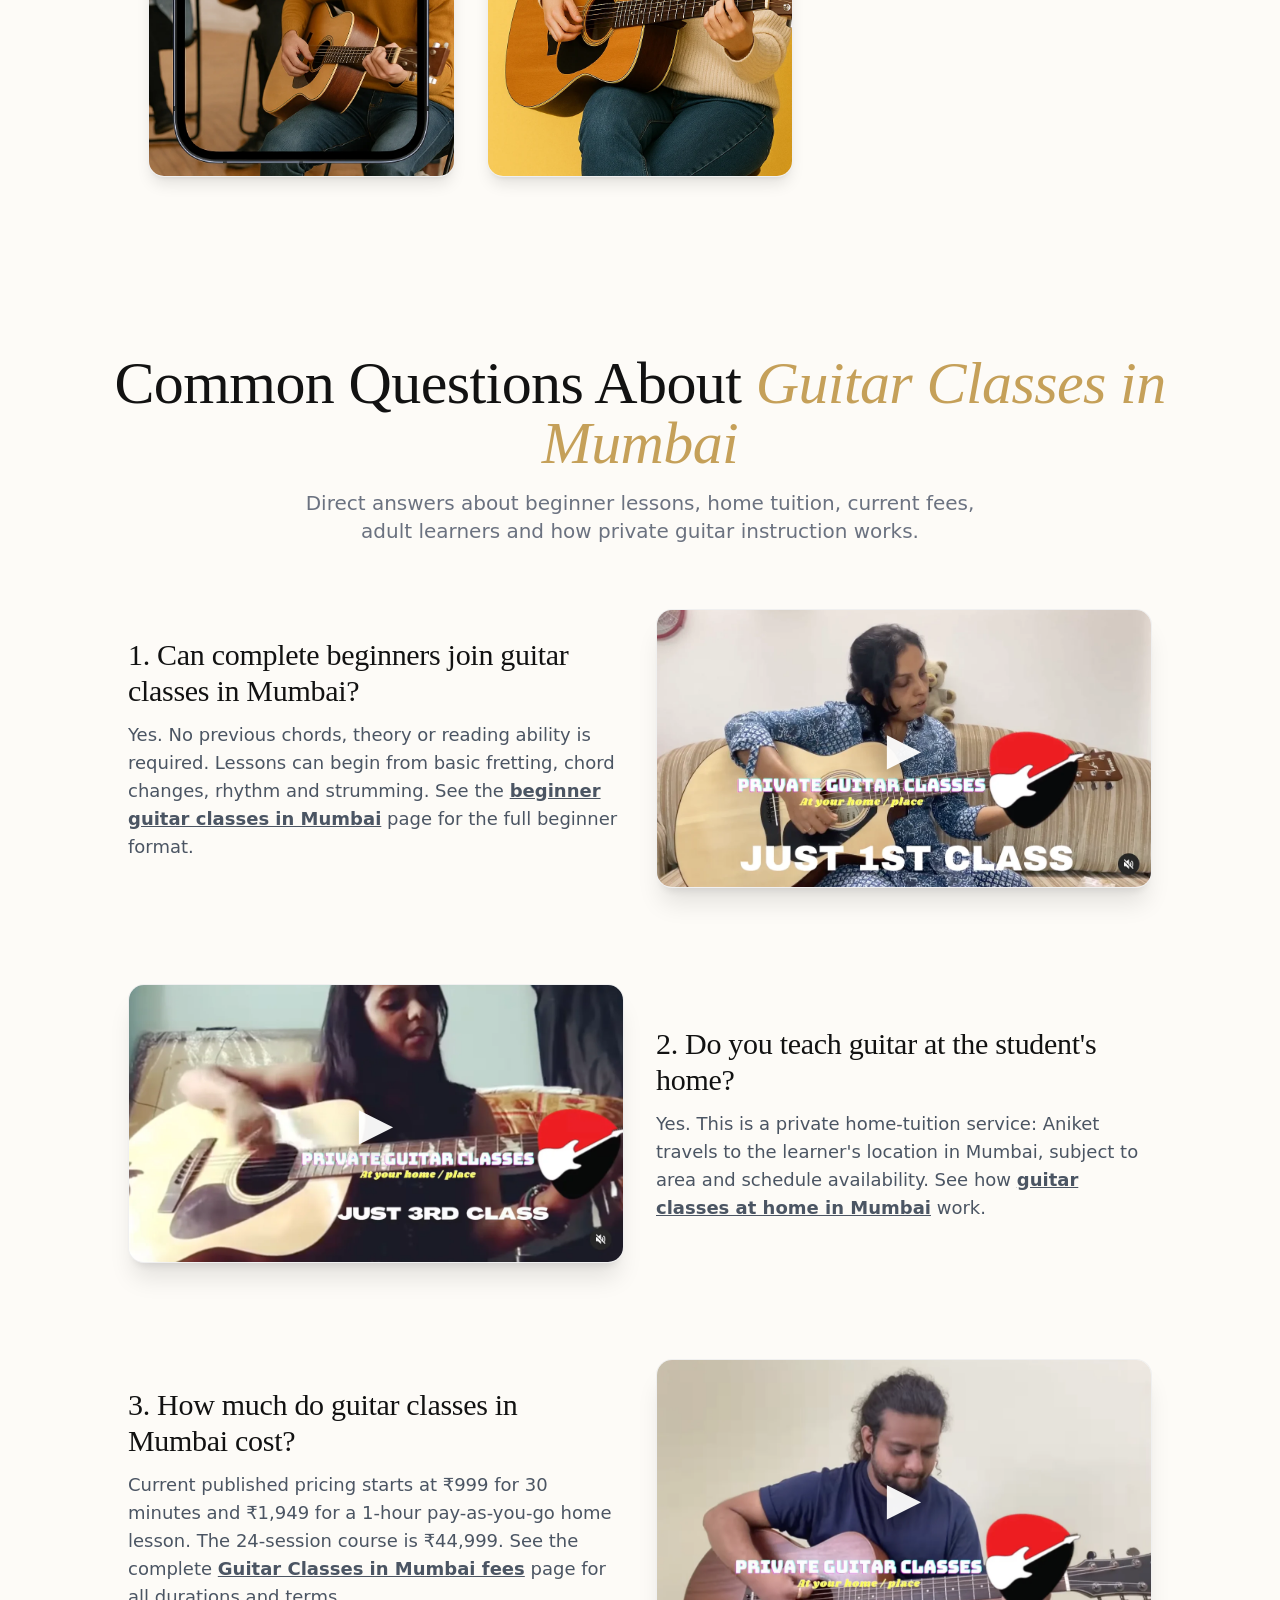
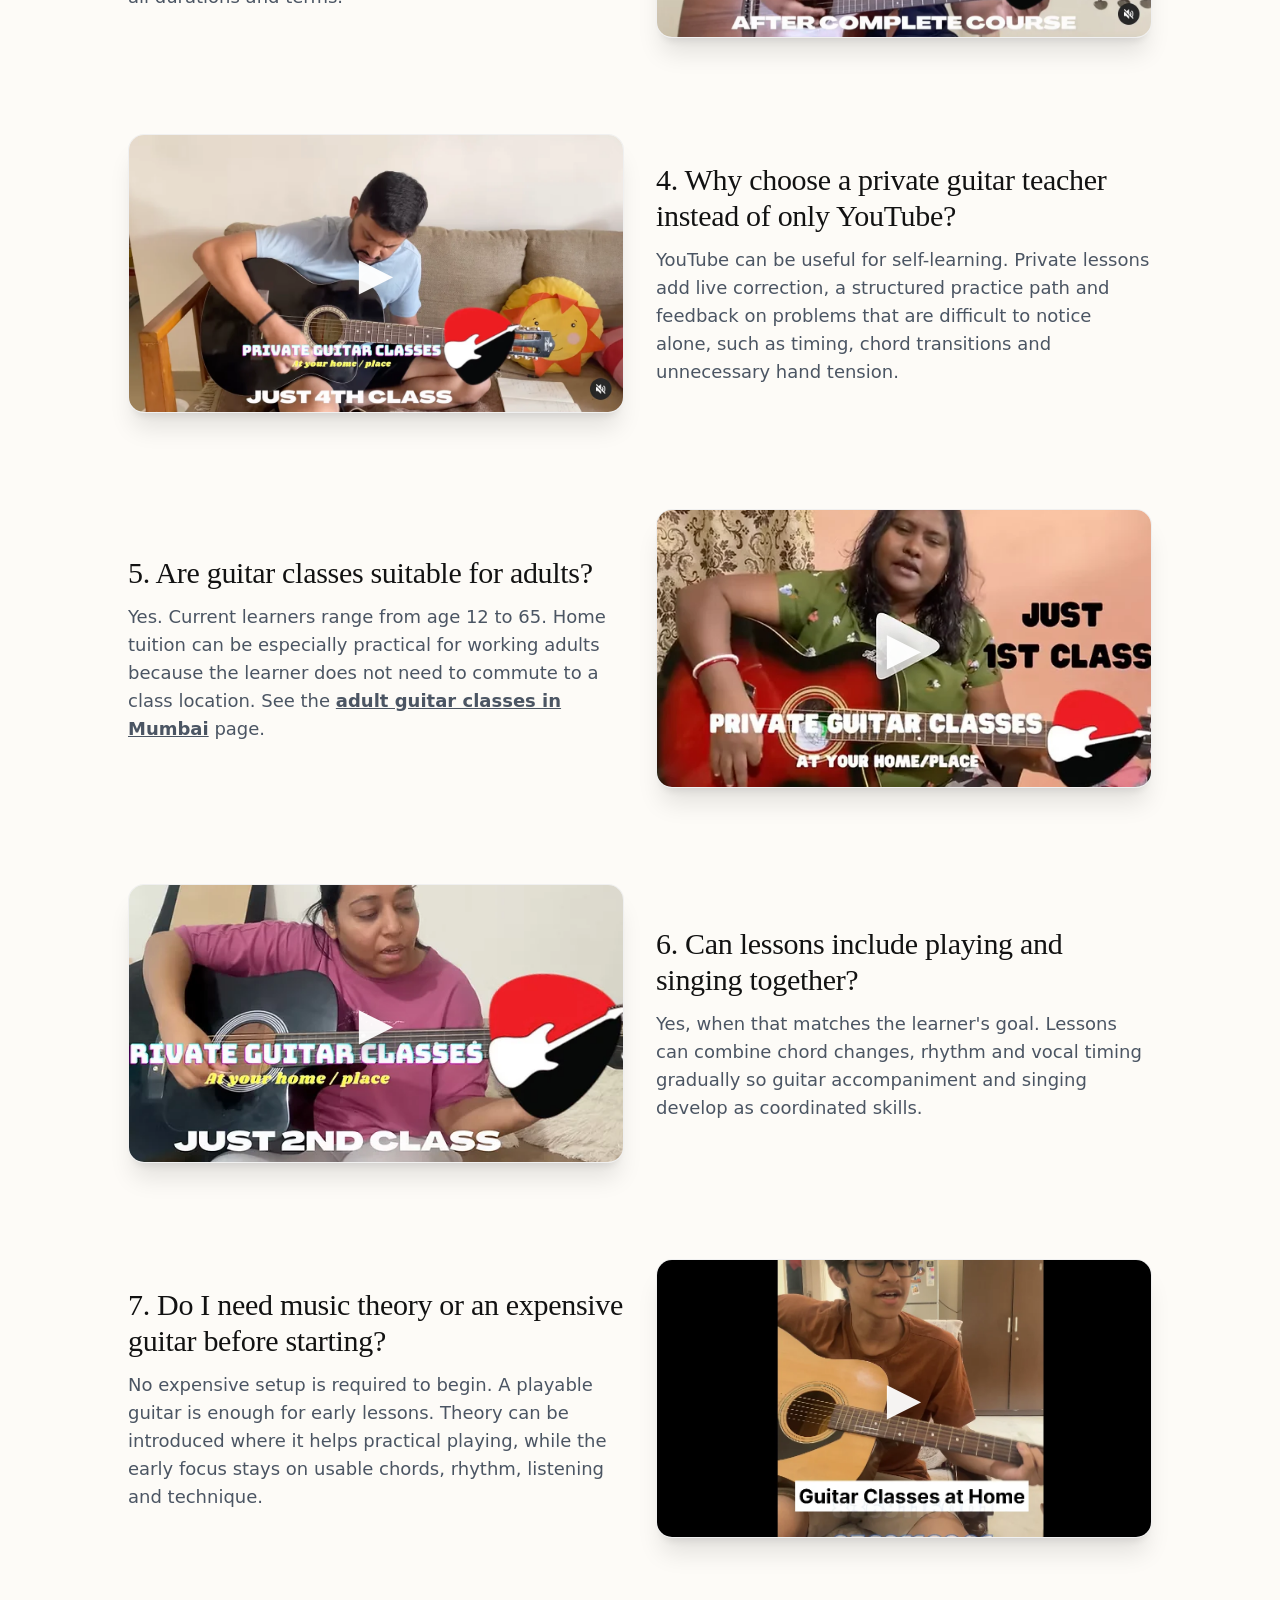
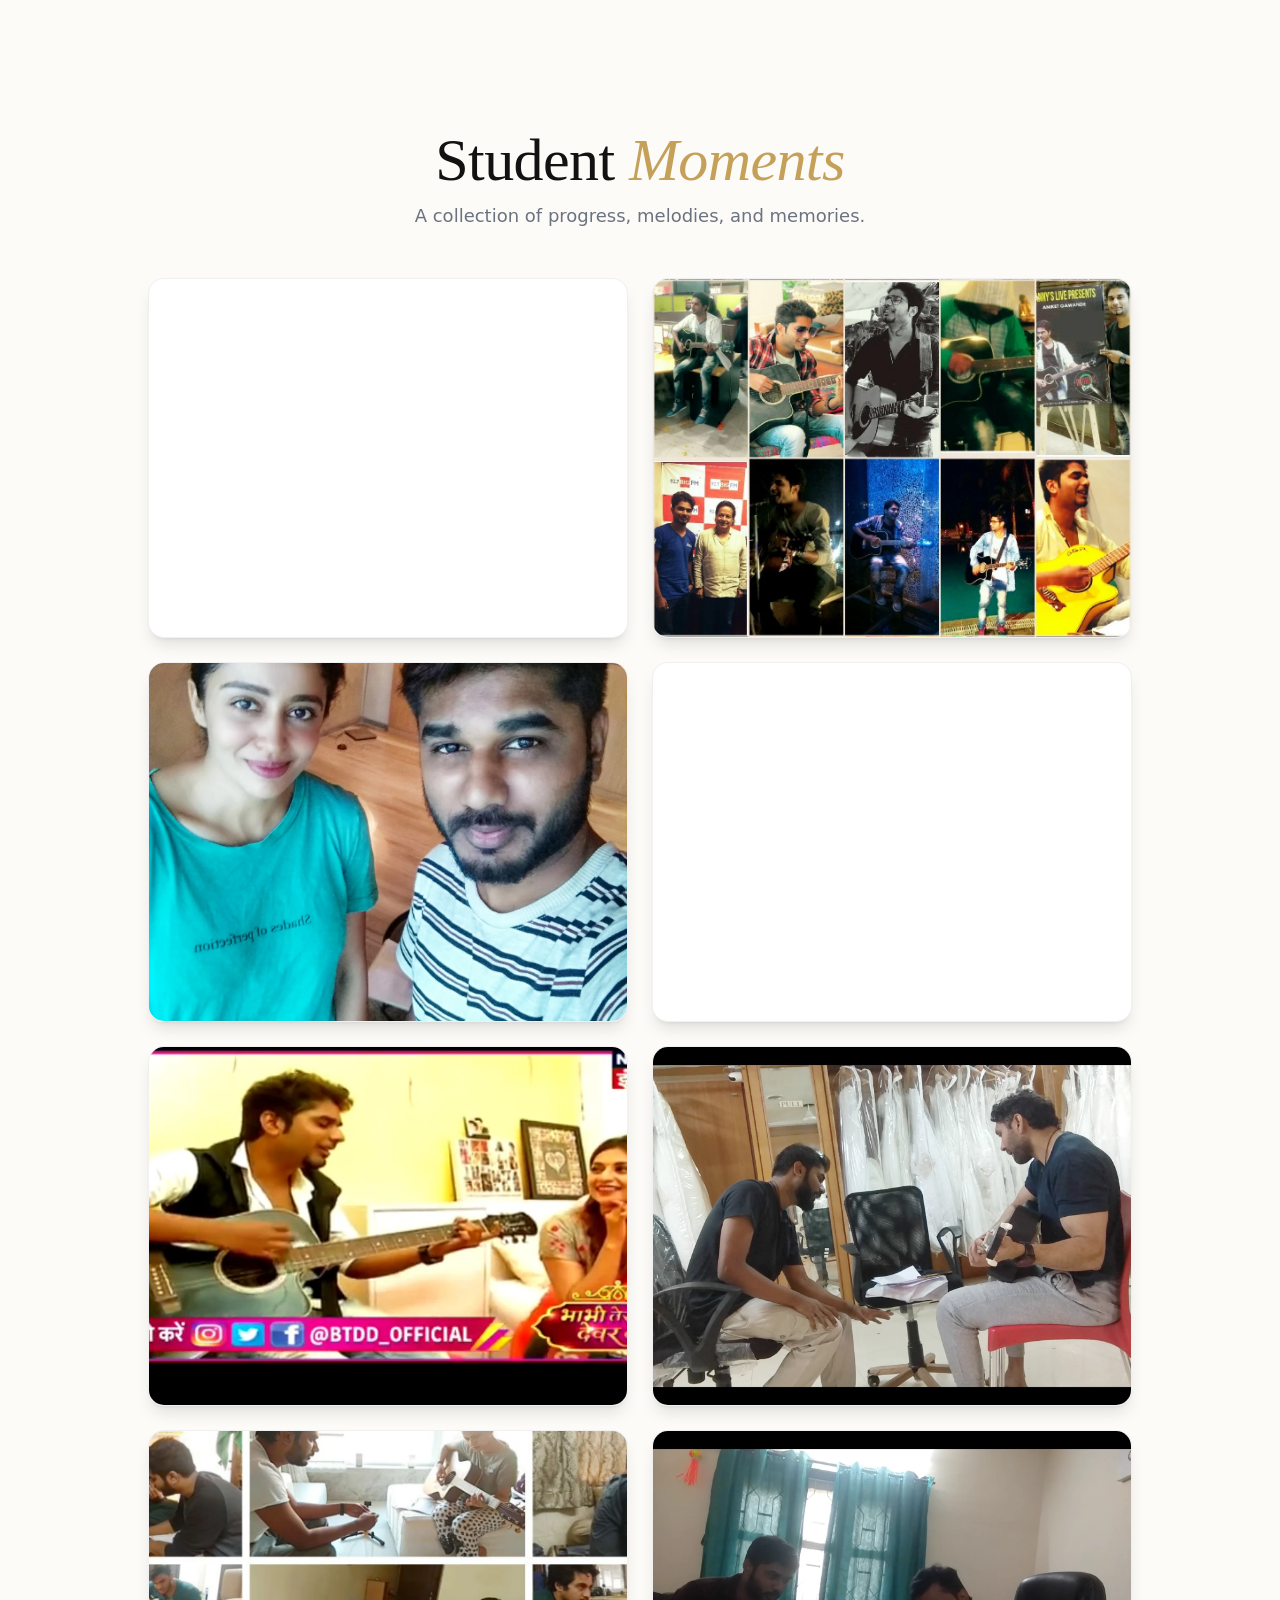
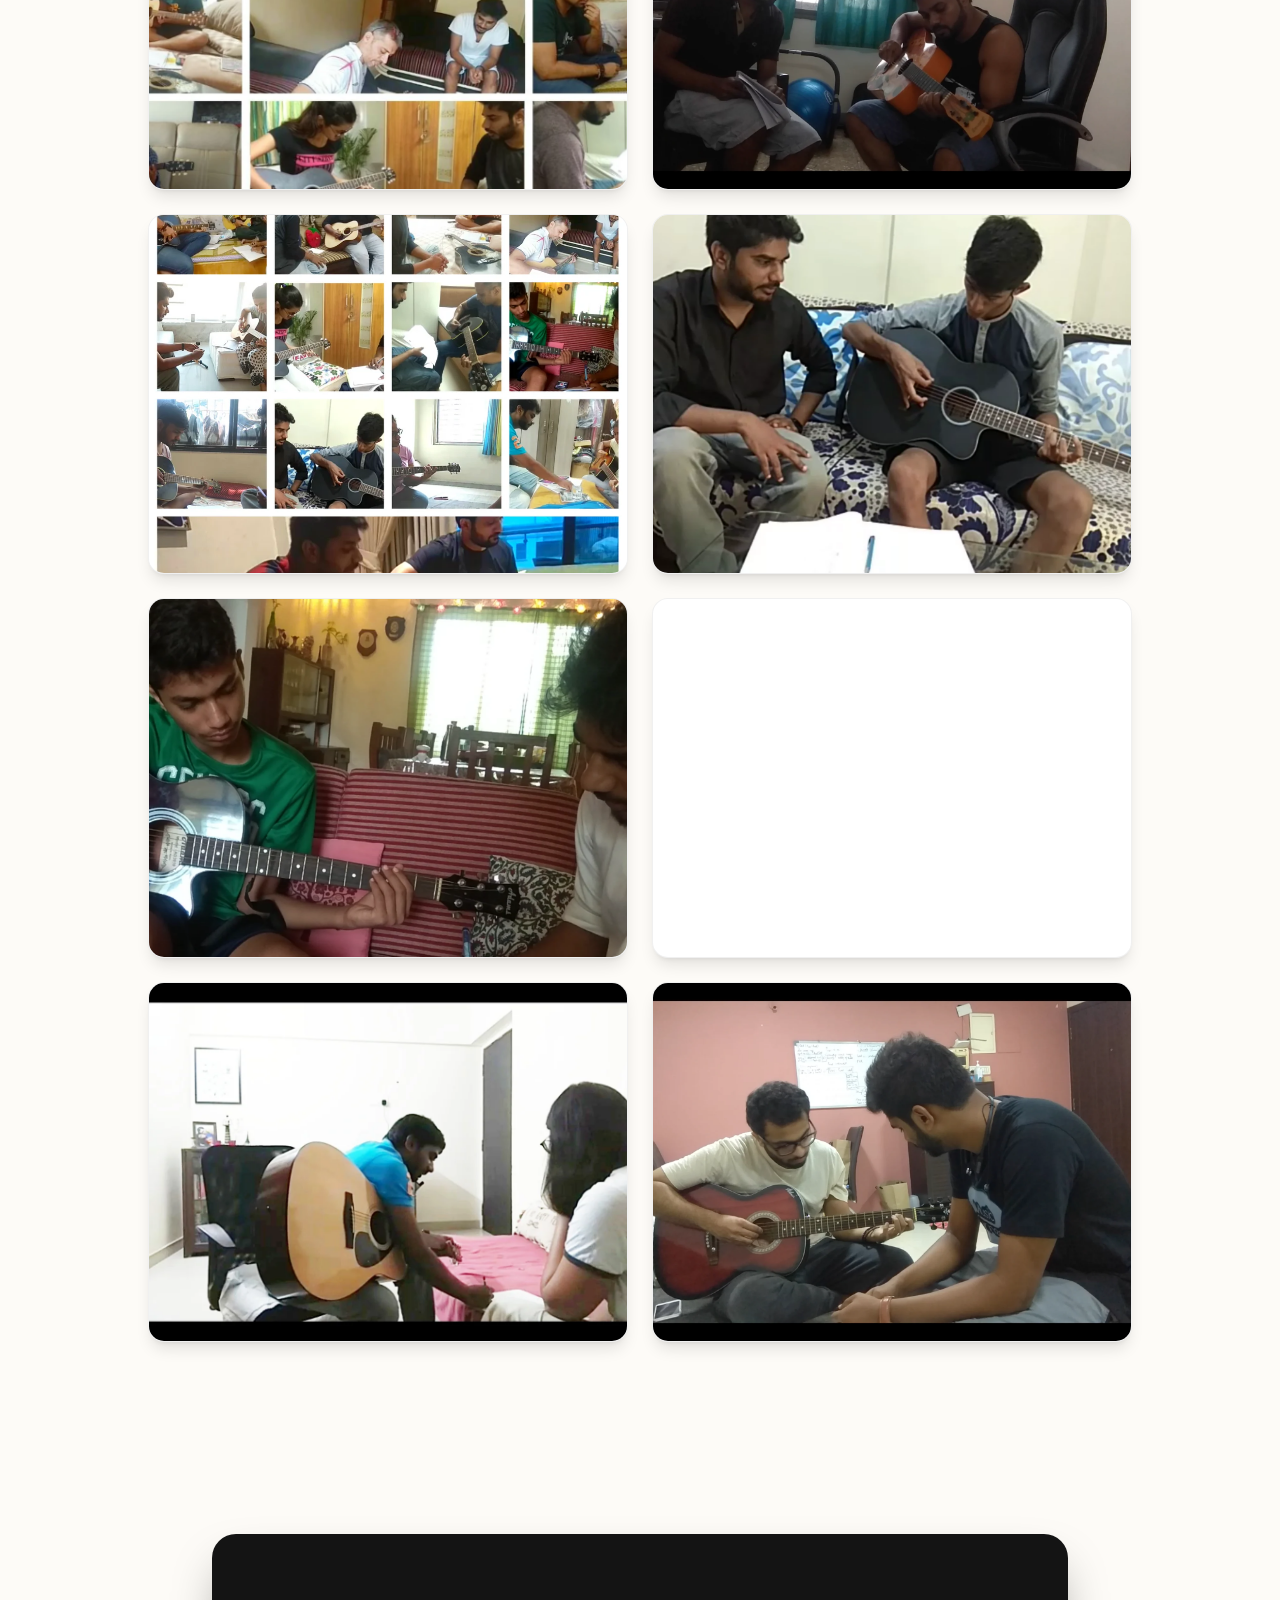
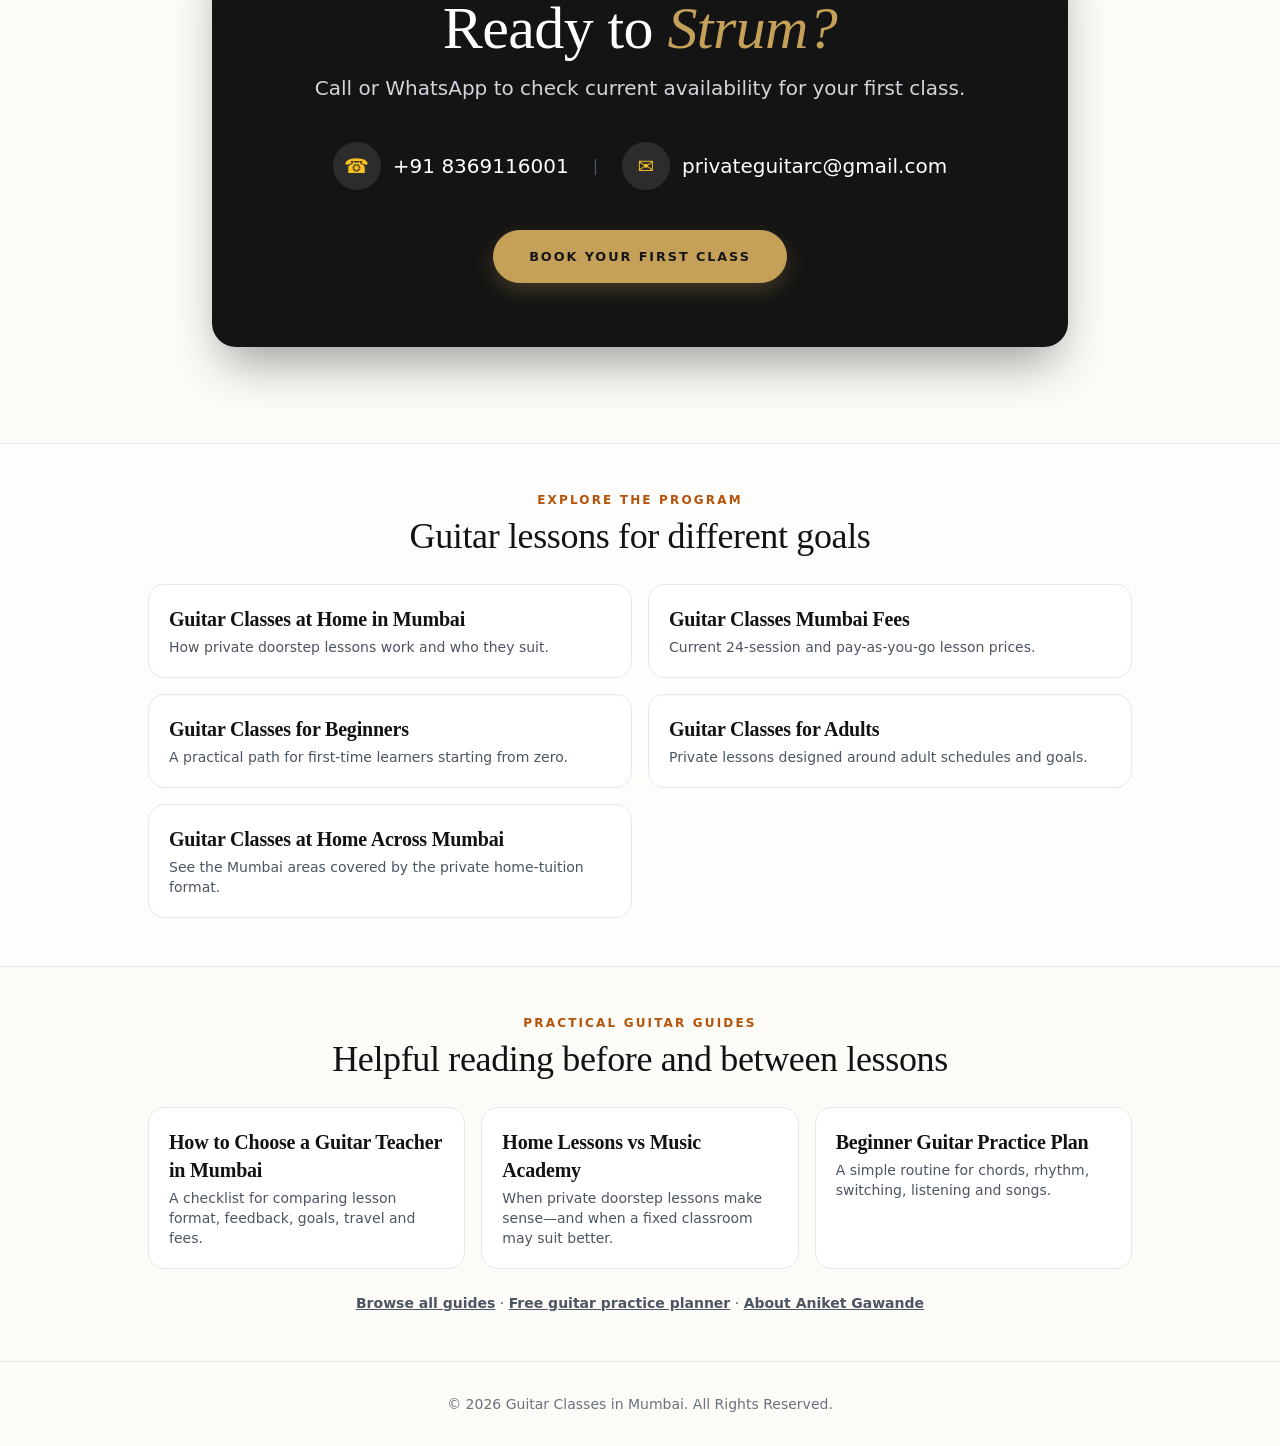
==== commit 338a36b3: "Fix homepage navigation spacing and gold button contrast Live browser verification exposed crowded h" ====
--- a/index.html
+++ b/index.html
@@ -421,7 +421,7 @@
             </a>
             
             <!-- Desktop Nav Links -->
-            <div class="hidden md:flex items-center space-x-6 font-medium">
+            <div class="home-nav-links hidden md:flex items-center space-x-6 font-medium">
                 <a href="/home-guitar-classes-mumbai/" class="nav-link">HOME LESSONS</a>
                 <a href="/areas-we-serve-mumbai/" class="nav-link">NEAR ME</a>
                 <a href="/guitar-classes-mumbai-fees/" class="nav-link">FEES</a>
--- a/site.css
+++ b/site.css
@@ -20,7 +20,9 @@
 .fee-table th,.fee-table td{padding:13px 16px;border-top:1px solid #e4ded4;vertical-align:top}
 .fee-table thead{background:#f4eee3}
 .fee-table th{font-weight:650}
-.cta{color:#161616!important}
+.cta,.btn-gold{color:#161616!important}
+.home-nav-links{gap:24px}
+.home-nav-links .nav-link{margin-left:0!important}
 #main-content{scroll-margin-top:96px}
 @media(max-width:720px){
   .site-nav{display:block;padding:16px 20px 10px}
